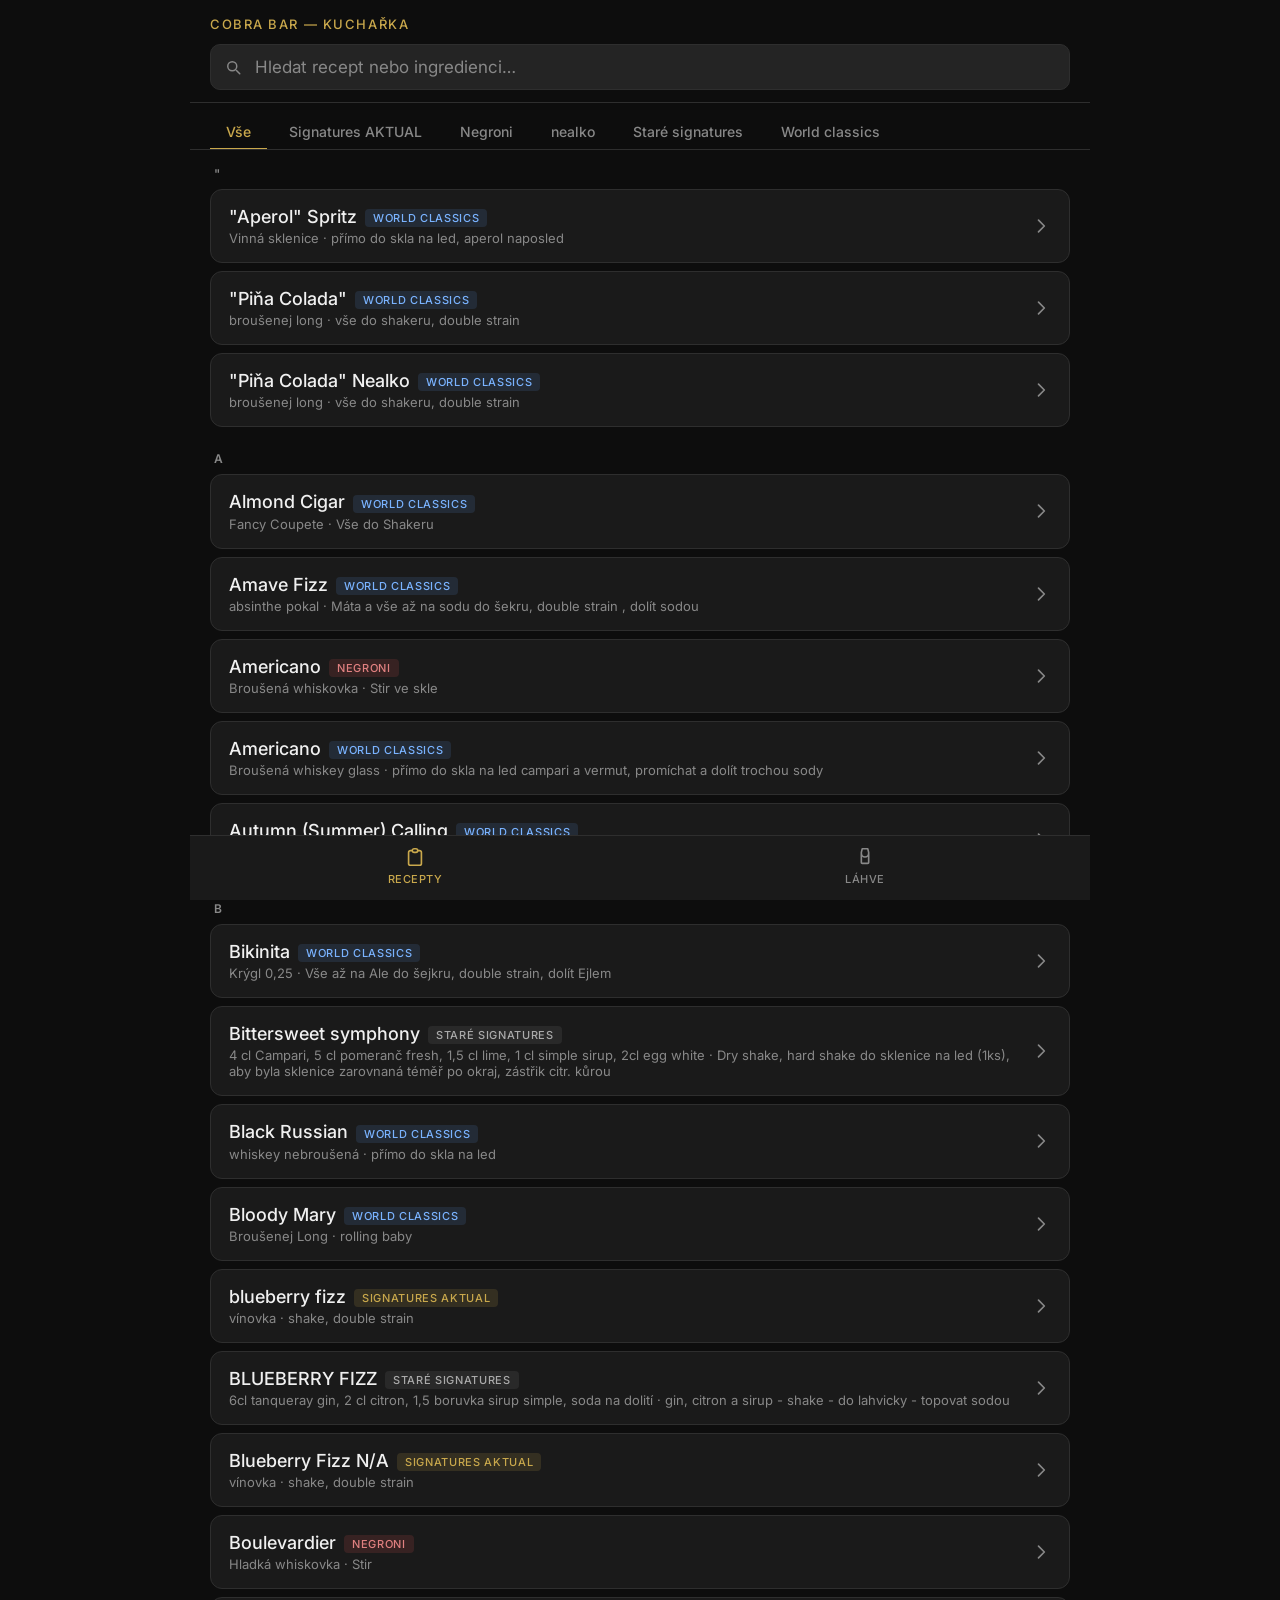
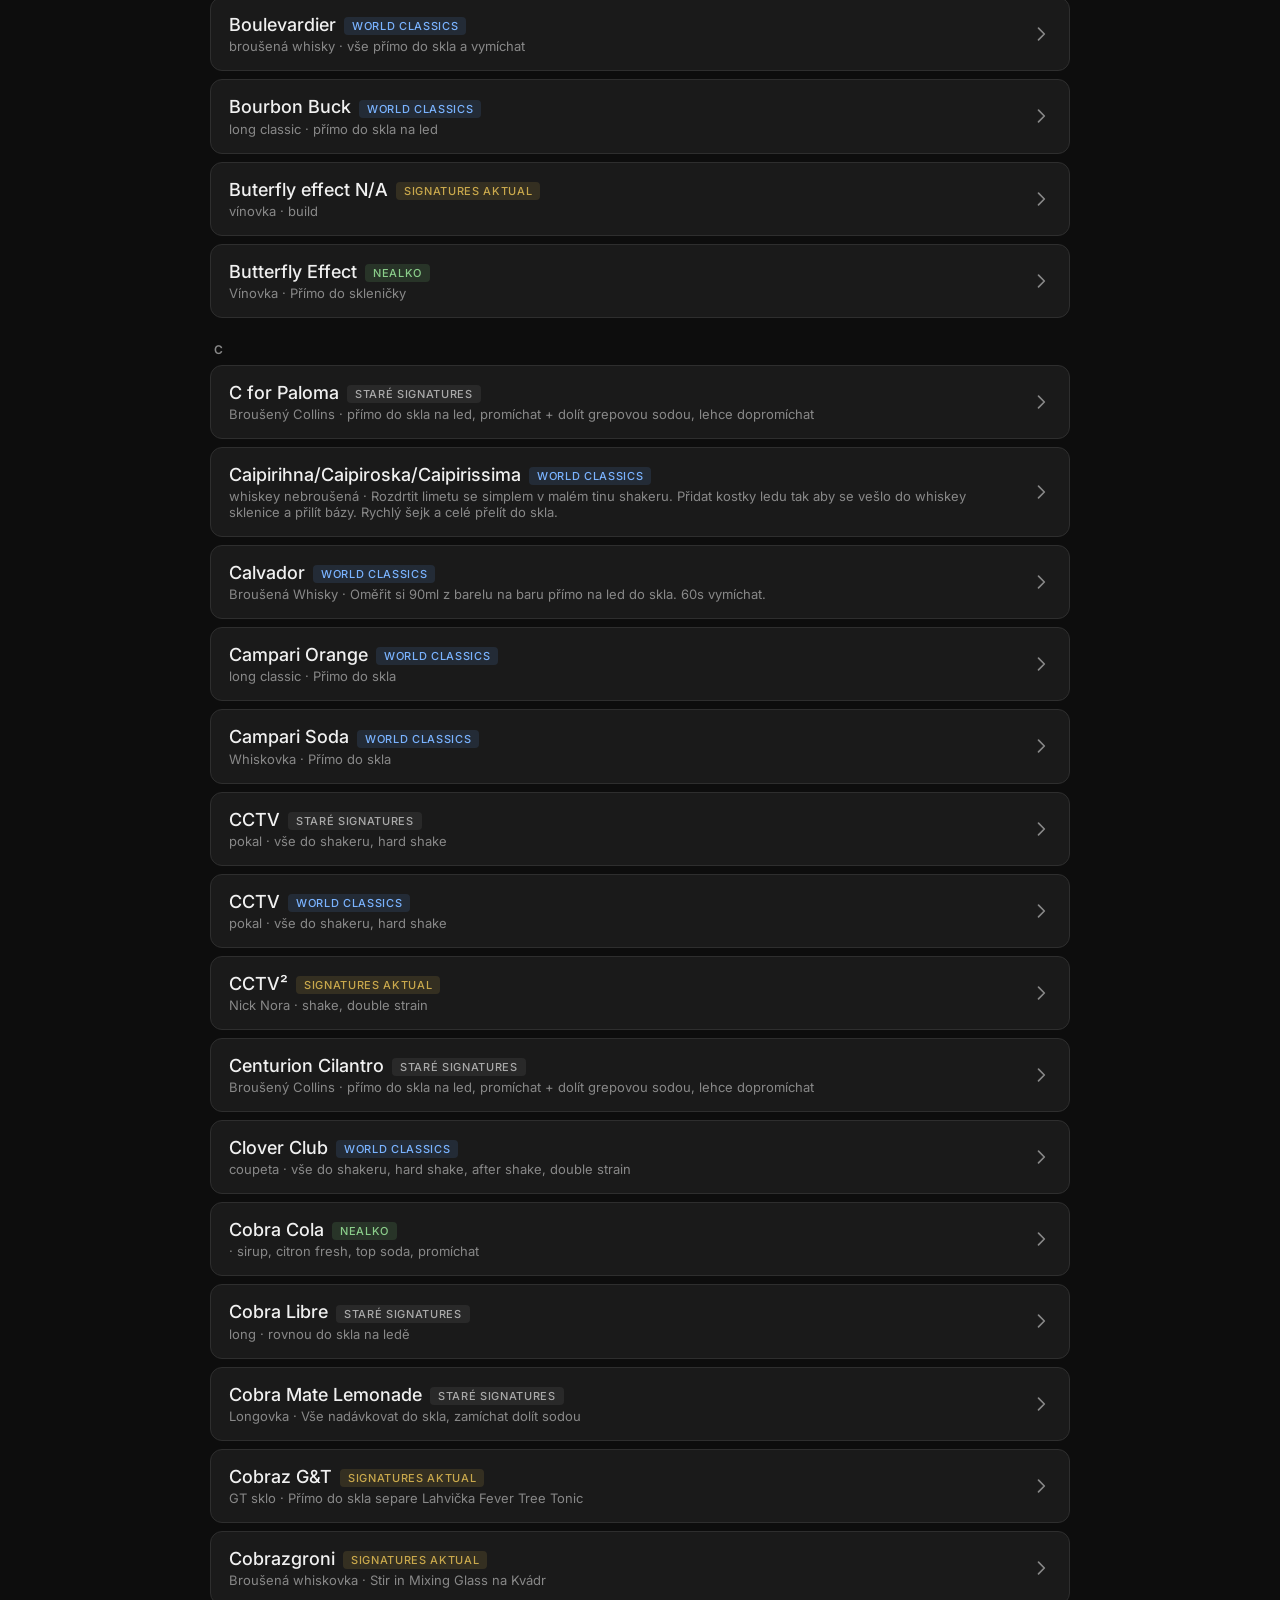
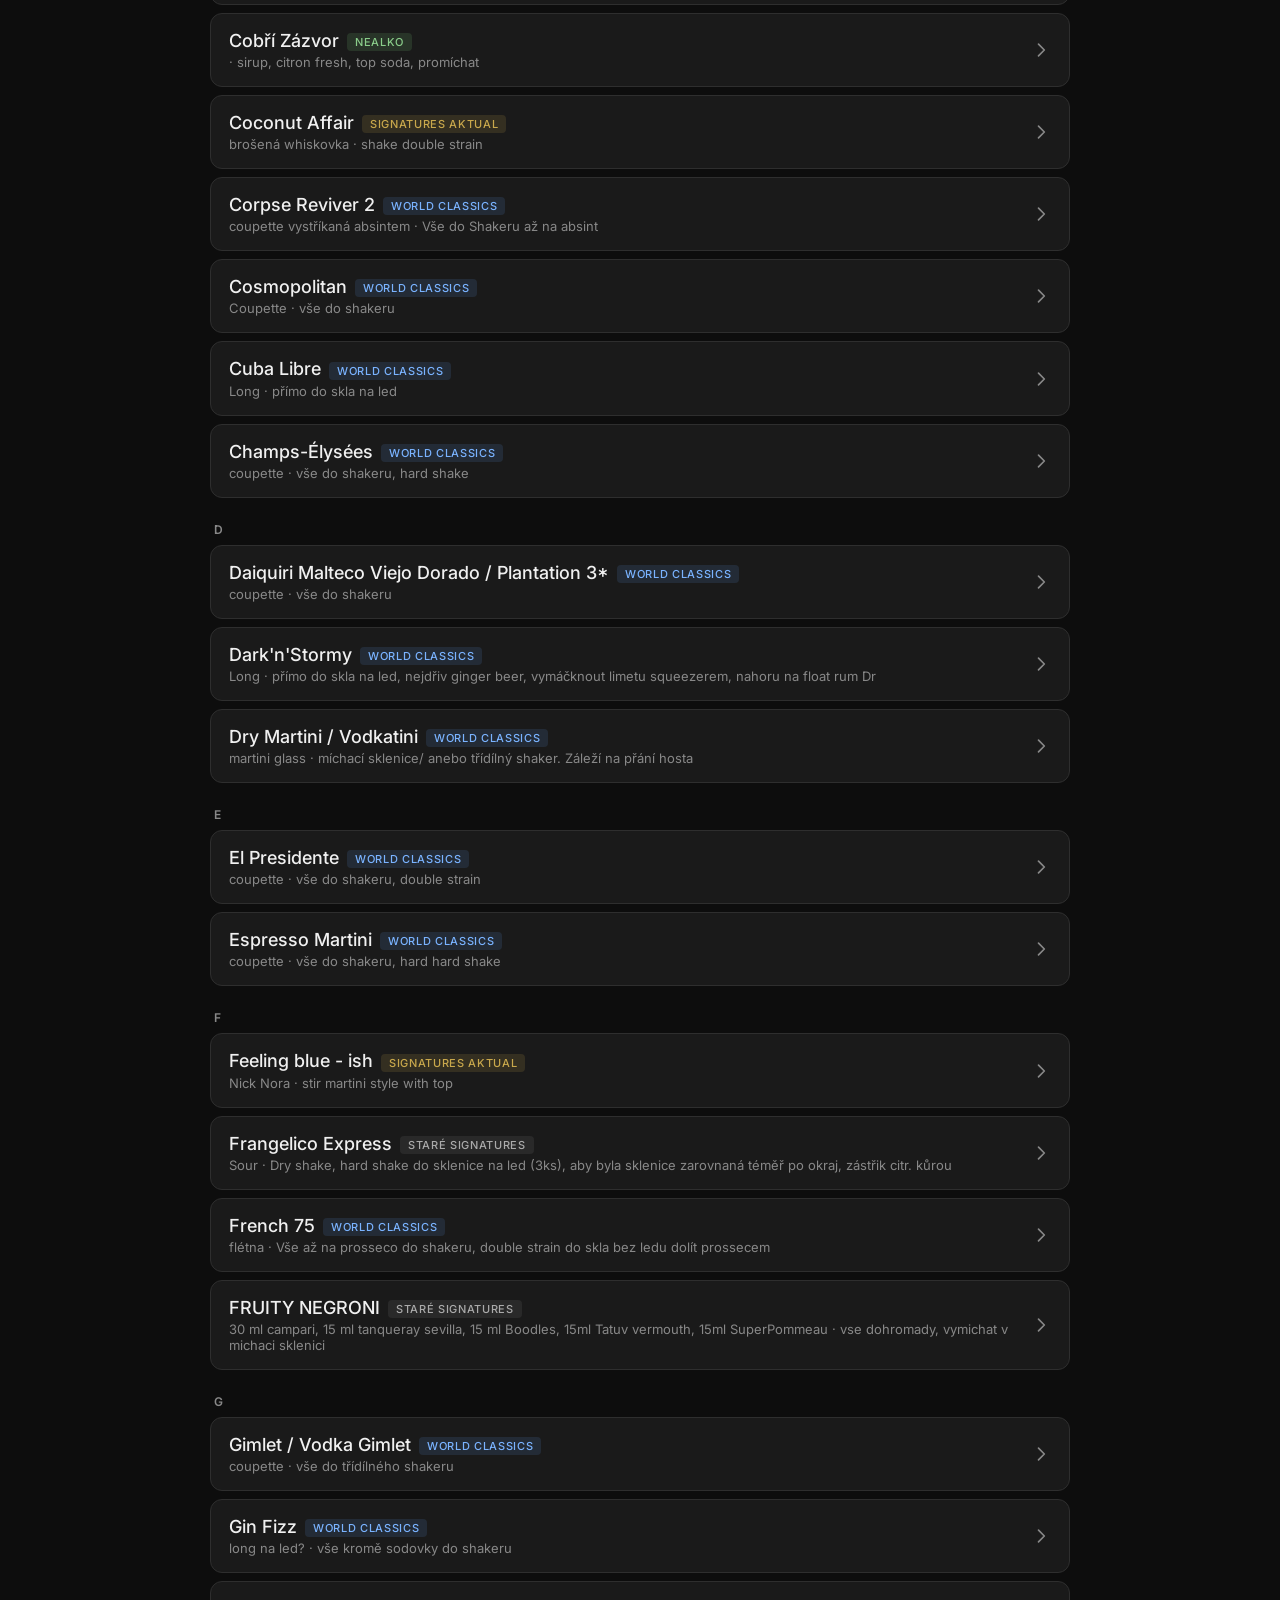
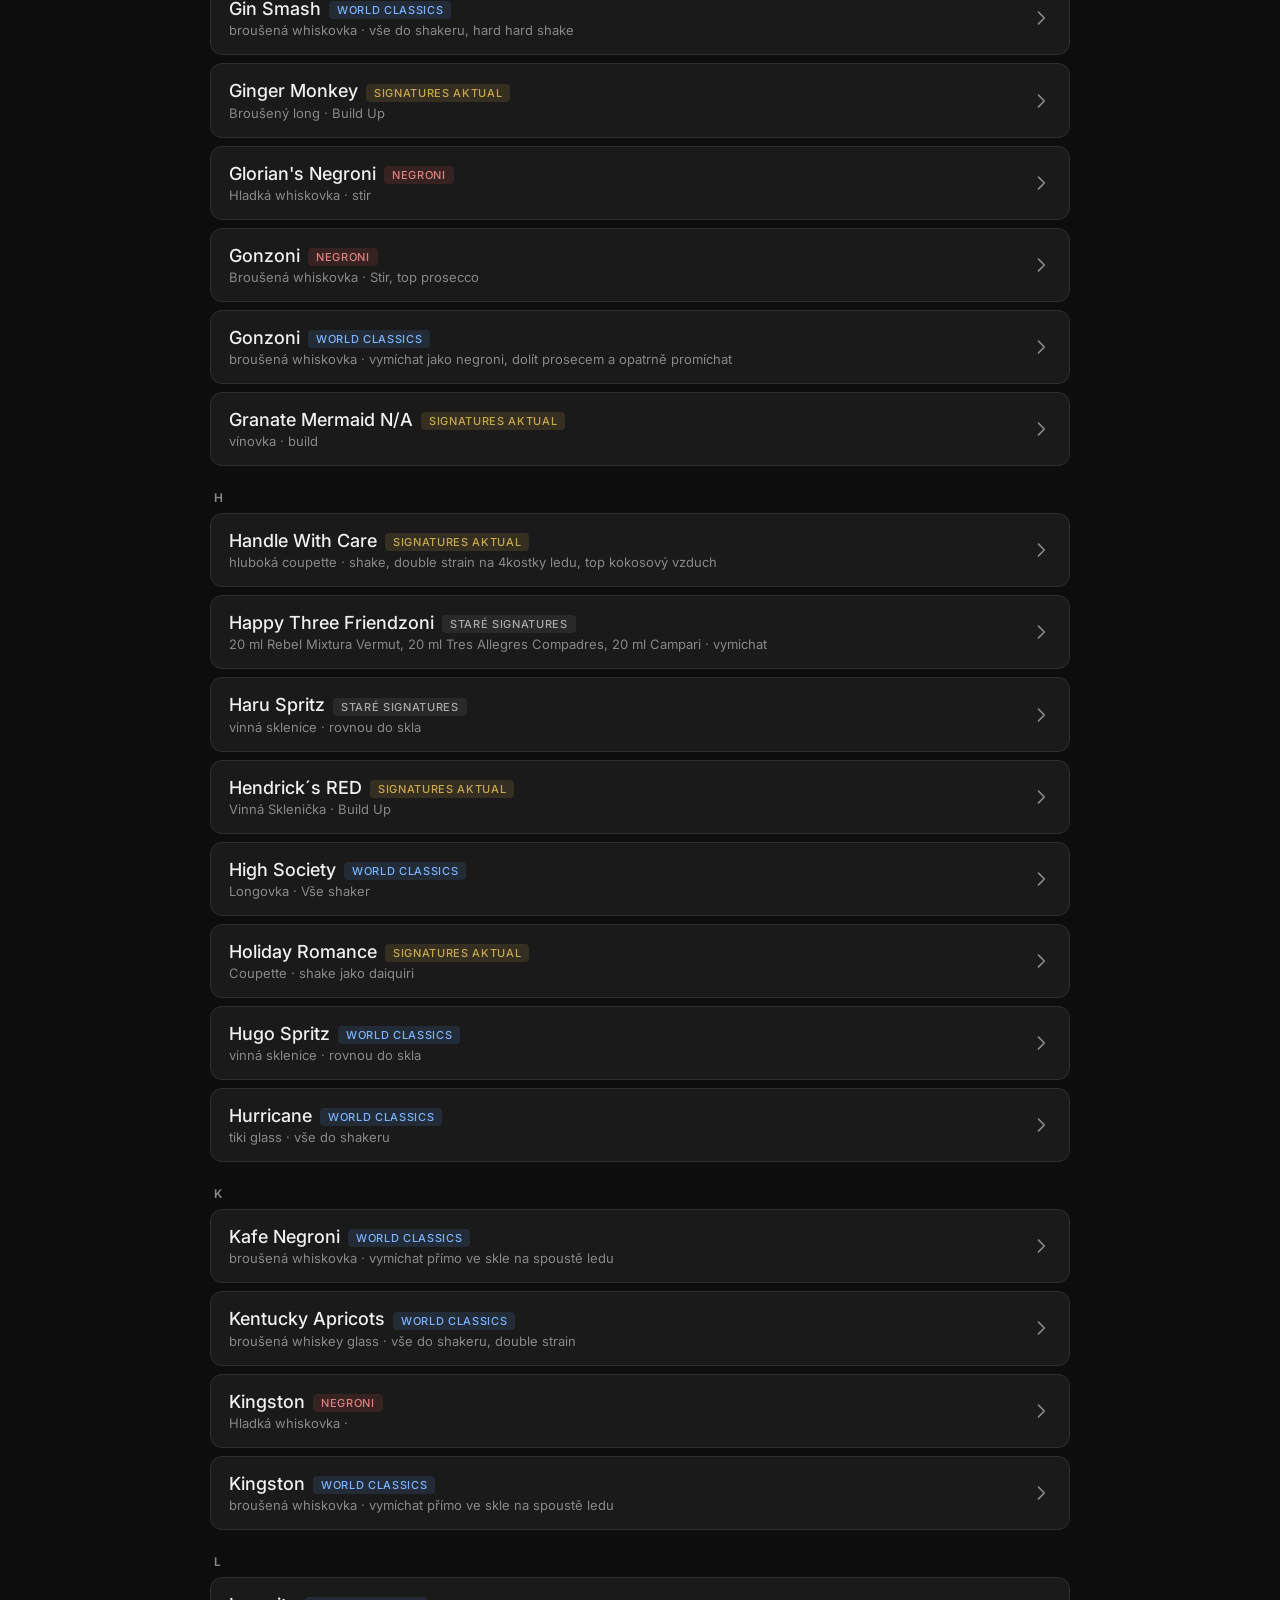
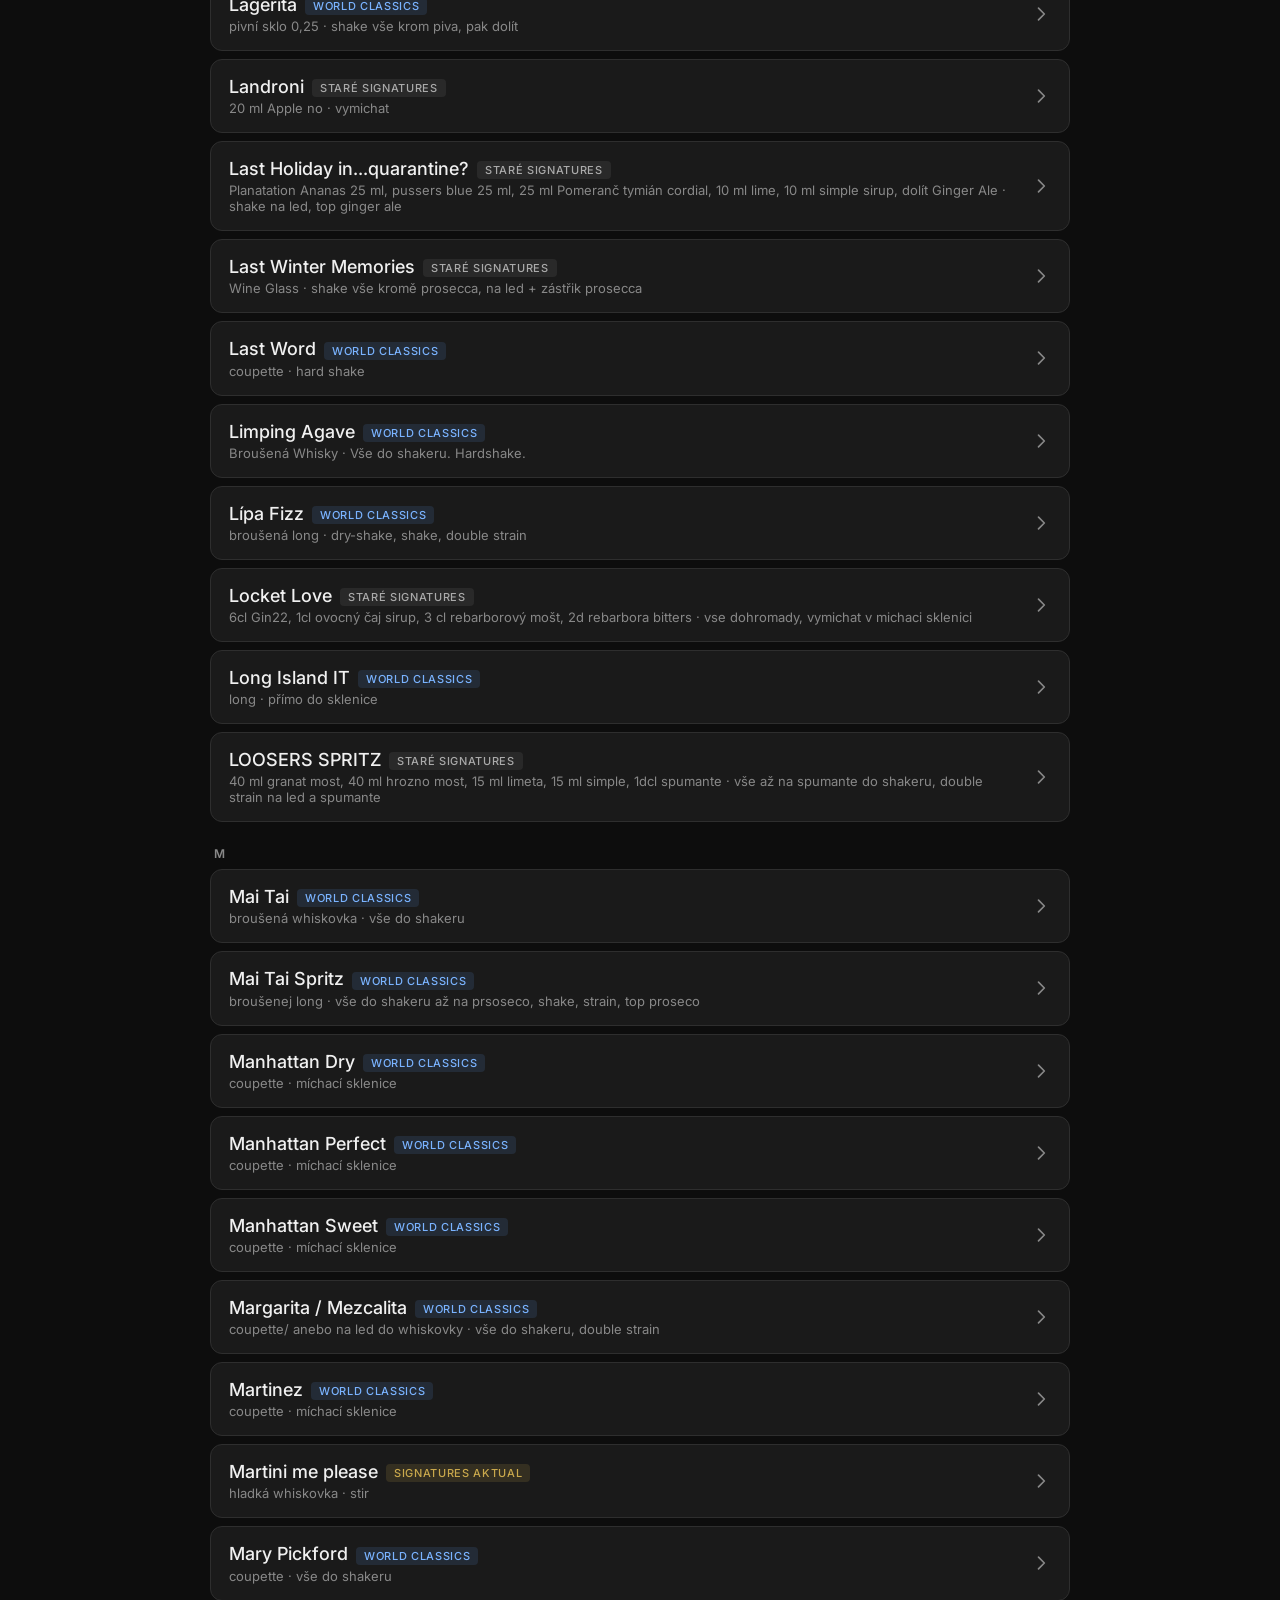
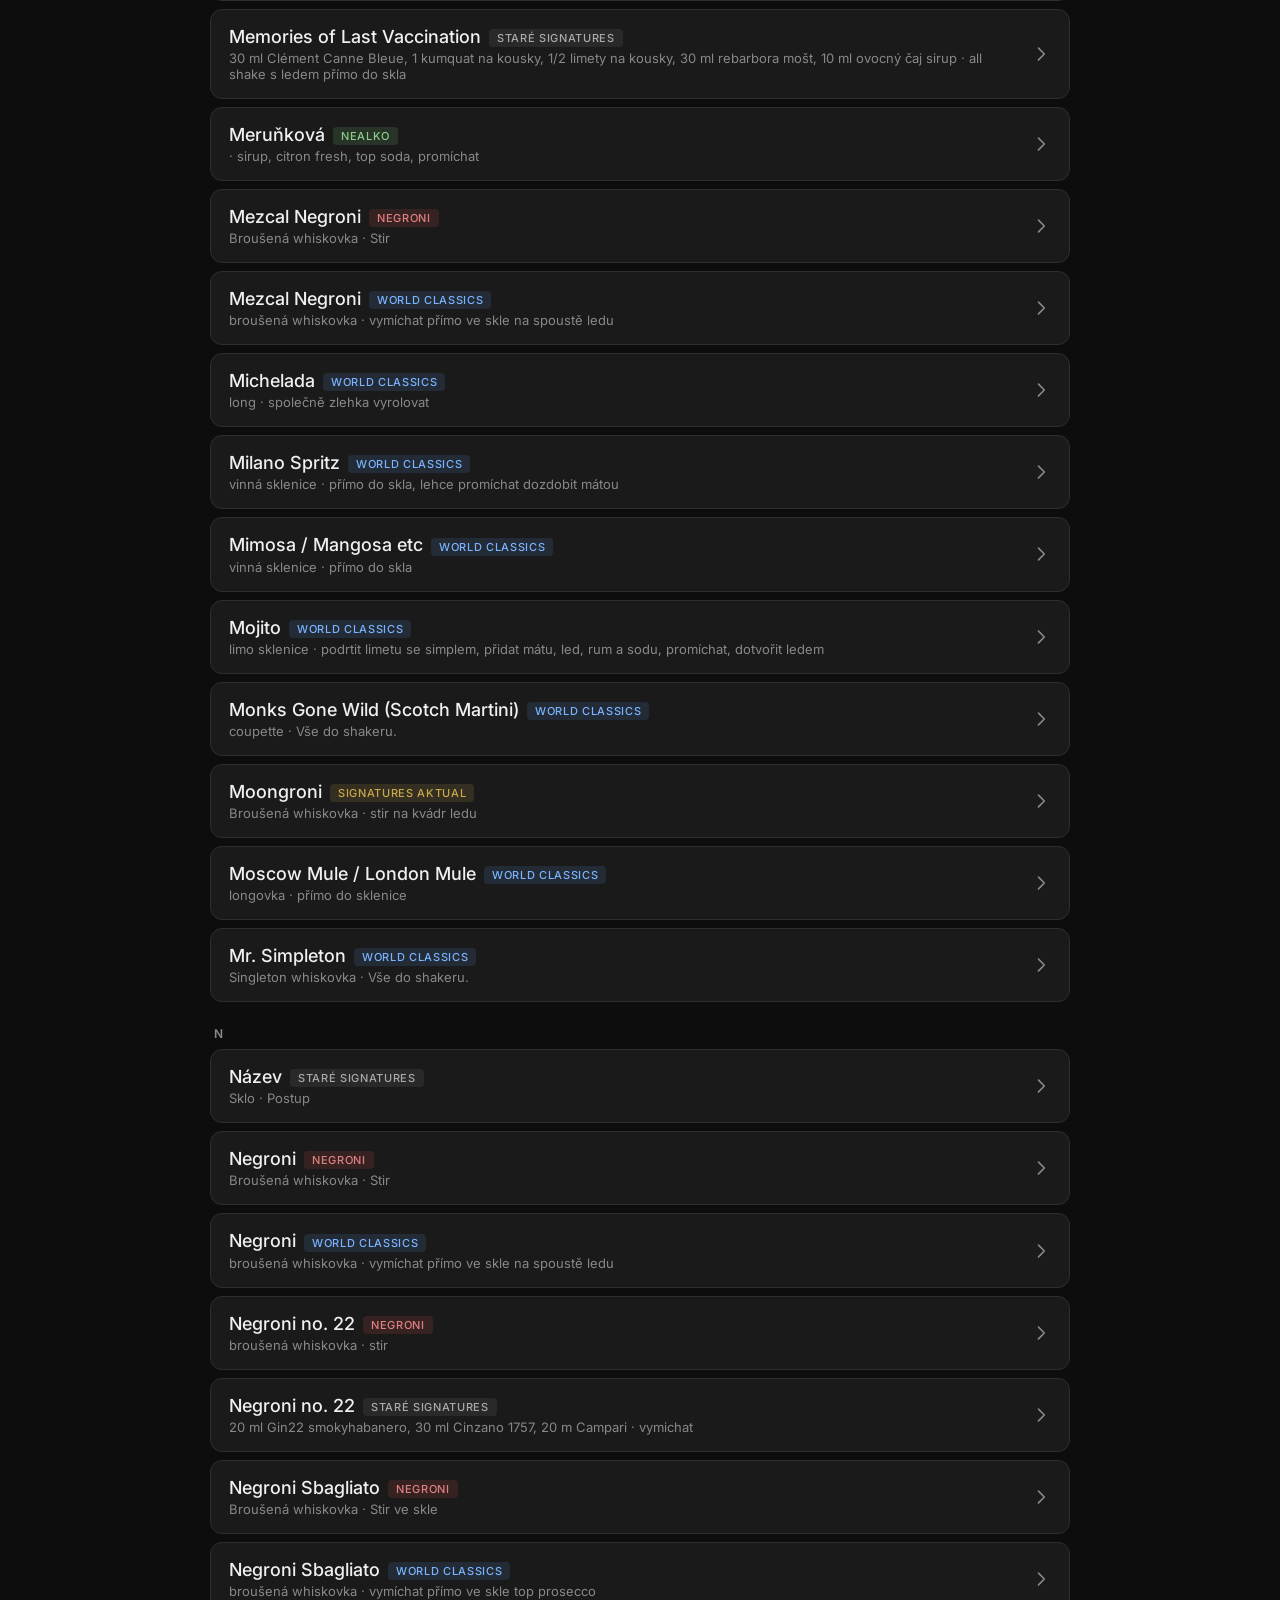
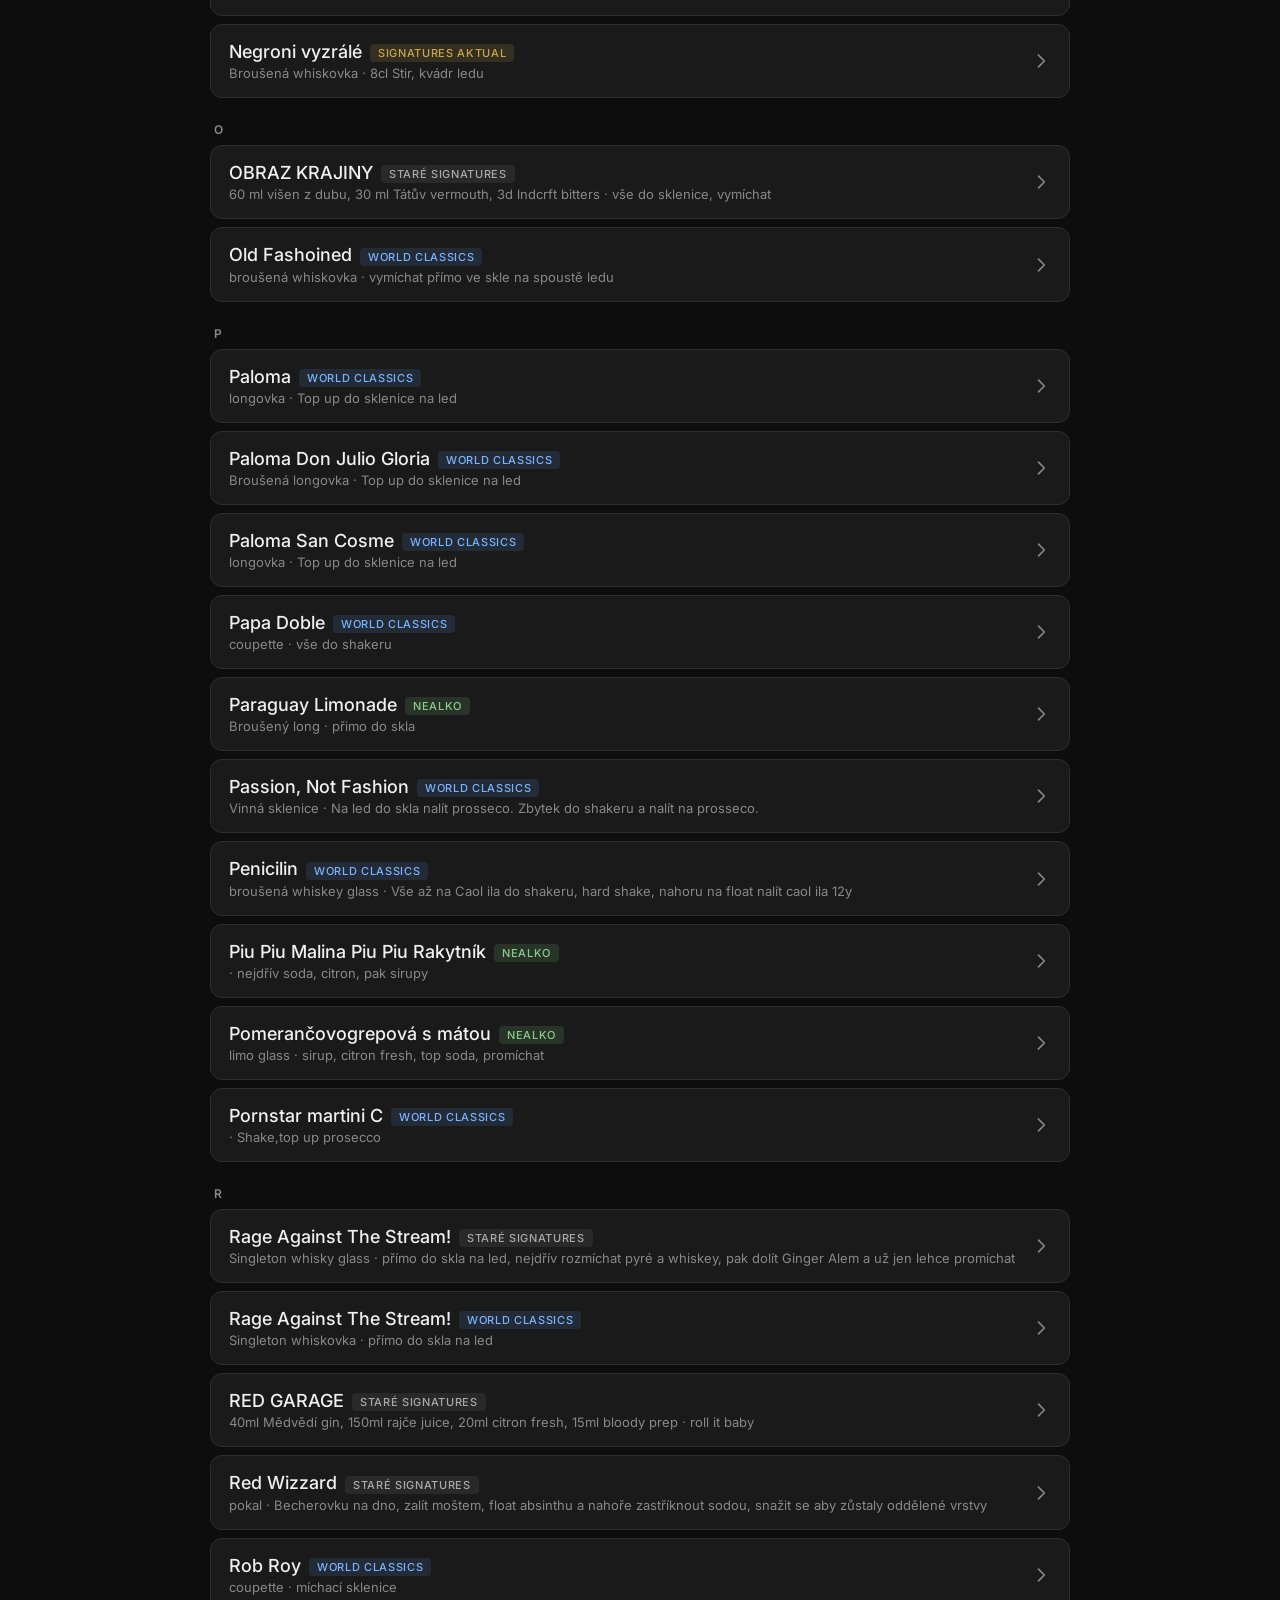
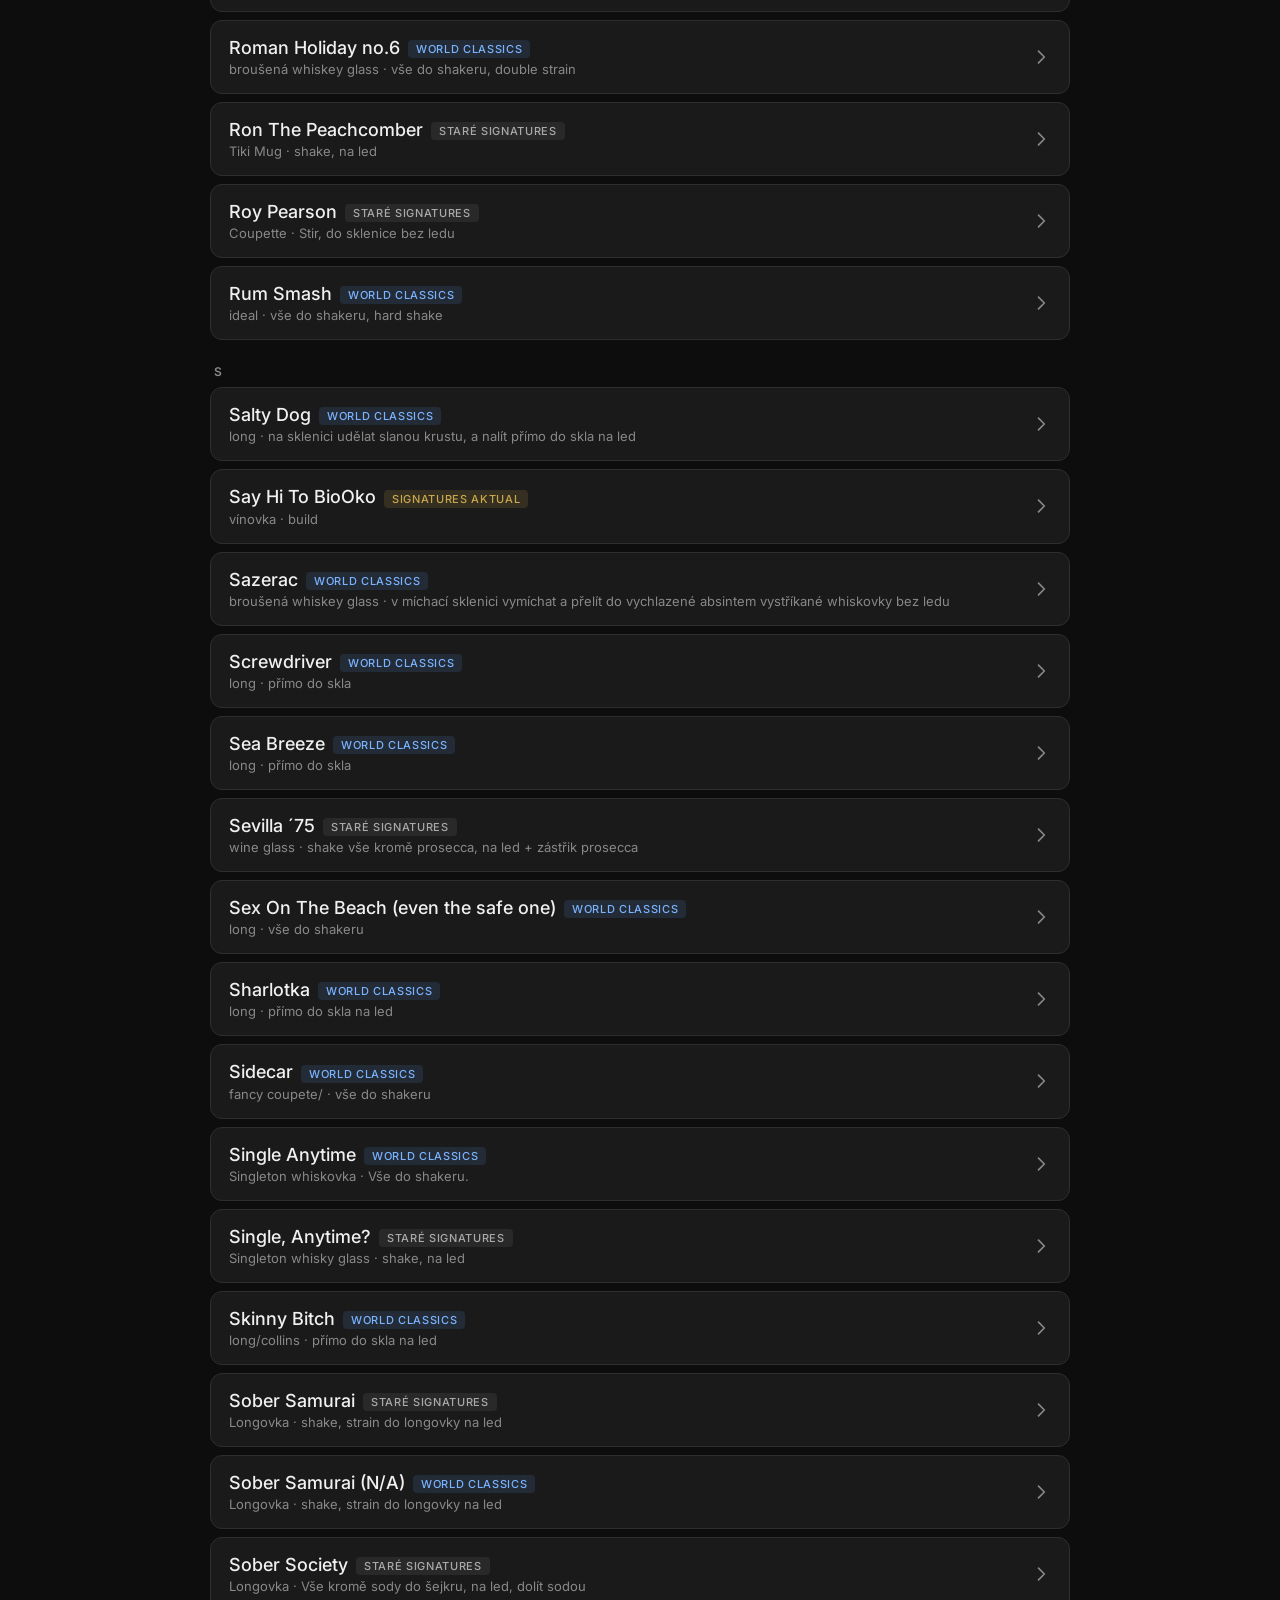
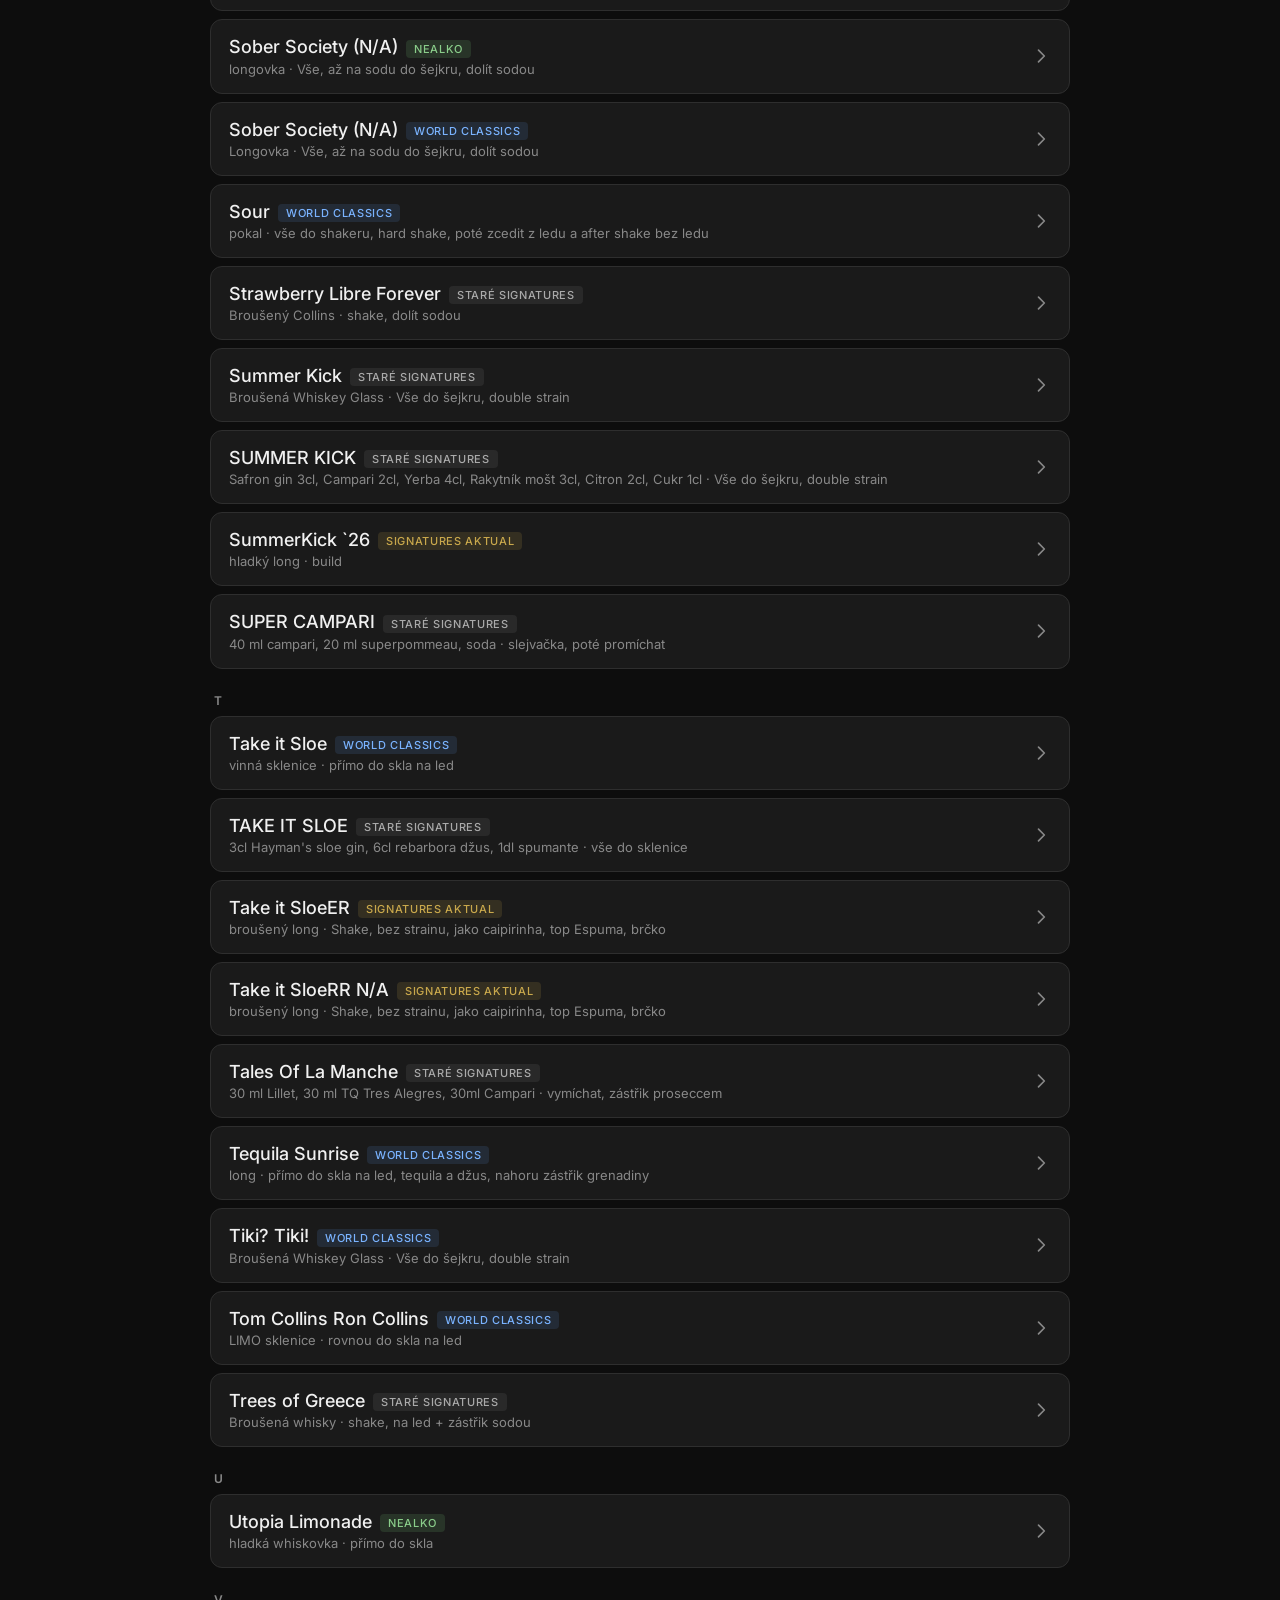
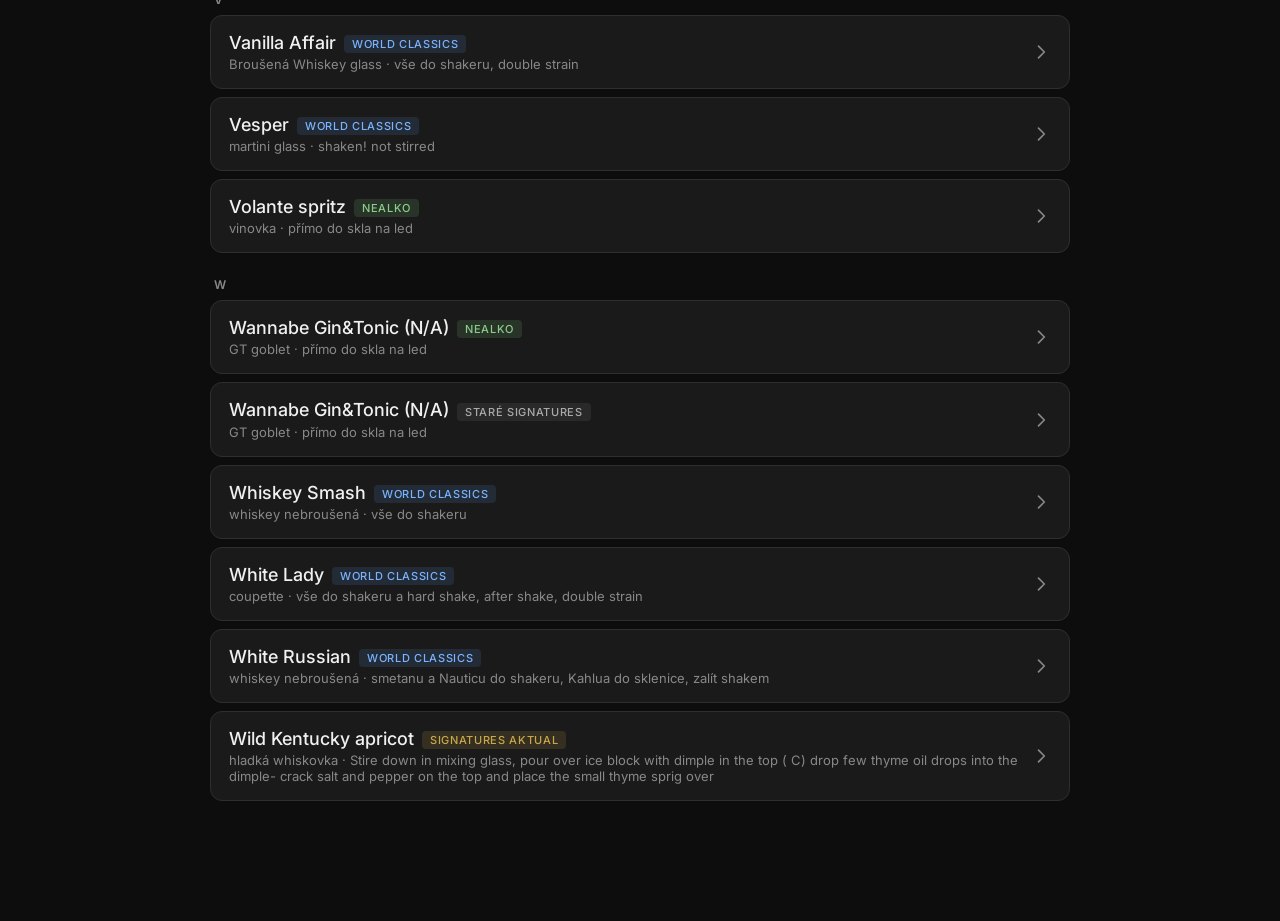
==== index.html @ abf3e8ef "Add Google Sheets auto-sync workflow parse_csv.js: read columns by header name (not position), suppo" ====
<!DOCTYPE html>
<html lang="cs">
<head>
  <meta charset="UTF-8">
  <meta name="viewport" content="width=device-width, initial-scale=1, viewport-fit=cover">
  <title>Cobra Kuchařka</title>
  <link rel="manifest" href="manifest.json">
  <meta name="theme-color" content="#0d0d0d">
  <meta name="apple-mobile-web-app-capable" content="yes">
  <meta name="apple-mobile-web-app-status-bar-style" content="black-translucent">
  <meta name="apple-mobile-web-app-title" content="Kuchařka">
  <link rel="apple-touch-icon" href="icons/icon-192.png">
  <link rel="stylesheet" href="style.css">
</head>
<body>

  <header class="app-header">
    <h1>Cobra Bar — Kuchařka</h1>
    <div class="search-wrap">
      <svg width="18" height="18" fill="none" viewBox="0 0 24 24" stroke="currentColor">
        <path stroke-linecap="round" stroke-linejoin="round" stroke-width="2" d="M21 21l-4.35-4.35M17 11A6 6 0 1 1 5 11a6 6 0 0 1 12 0z"/>
      </svg>
      <input id="search" type="search" placeholder="Hledat recept nebo ingredienci…" autocomplete="off" autocorrect="off" spellcheck="false">
    </div>
  </header>

  <nav class="tabs" id="tabs"></nav>

  <main>
    <div id="list-view"></div>
    <div id="bottles-view"></div>
    <div id="detail-view"></div>
  </main>

  <nav class="bottom-nav">
    <button class="nav-btn active" data-view="recipes" onclick="showView('recipes')">
      <svg width="22" height="22" fill="none" viewBox="0 0 24 24" stroke="currentColor">
        <path stroke-linecap="round" stroke-linejoin="round" stroke-width="1.8" d="M9 5H7a2 2 0 00-2 2v12a2 2 0 002 2h10a2 2 0 002-2V7a2 2 0 00-2-2h-2M9 5a2 2 0 002 2h2a2 2 0 002-2M9 5a2 2 0 012-2h2a2 2 0 012 2"/>
      </svg>
      Recepty
    </button>
    <button class="nav-btn" data-view="bottles" onclick="showView('bottles')">
      <svg width="22" height="22" fill="none" viewBox="0 0 24 24" stroke="currentColor">
        <path stroke-linecap="round" stroke-linejoin="round" stroke-width="1.8" d="M9 3h6l1 4v1a4 4 0 01-8 0V7l1-4zM8 8v10a1 1 0 001 1h6a1 1 0 001-1V8"/>
      </svg>
      Láhve
    </button>
  </nav>

  <script src="app.js"></script>
</body>
</html>
---- style.css ----
@import url('https://fonts.googleapis.com/css2?family=Inter:wght@400;500;600&display=swap');

:root {
  --bg:       #0d0d0d;
  --surface:  #1a1a1a;
  --surface2: #242424;
  --border:   #2e2e2e;
  --text:     #f0f0f0;
  --muted:    #888;
  --accent:   #c9a84c;
  --accent2:  #e8c97a;
  --danger:   #e05252;
  --radius:   12px;
  --sans:     'Inter', -apple-system, sans-serif;
}

* { margin: 0; padding: 0; box-sizing: border-box; -webkit-tap-highlight-color: transparent; }
html { font-size: 16px; }
body {
  font-family: var(--sans);
  background: var(--bg);
  color: var(--text);
  min-height: 100vh;
  max-width: 900px;
  margin: 0 auto;
  padding-bottom: 80px;
}

/* ── HEADER ── */
.app-header {
  position: sticky;
  top: 0;
  z-index: 100;
  background: var(--bg);
  border-bottom: 1px solid var(--border);
  padding: 16px 20px 12px;
}
.app-header h1 {
  font-size: 13px;
  font-weight: 500;
  letter-spacing: .12em;
  text-transform: uppercase;
  color: var(--accent);
  margin-bottom: 12px;
}
.search-wrap { position: relative; }
.search-wrap svg {
  position: absolute;
  left: 14px;
  top: 50%;
  transform: translateY(-50%);
  color: var(--muted);
  pointer-events: none;
}
#search {
  width: 100%;
  background: var(--surface2);
  border: 1px solid var(--border);
  border-radius: 10px;
  padding: 12px 16px 12px 44px;
  font-size: 17px;
  font-family: var(--sans);
  color: var(--text);
  outline: none;
  transition: border-color .15s;
}
#search:focus { border-color: var(--accent); }
#search::placeholder { color: var(--muted); }

/* ── TABS ── */
.tabs {
  display: flex;
  gap: 6px;
  padding: 12px 20px 0;
  overflow-x: auto;
  scrollbar-width: none;
  border-bottom: 1px solid var(--border);
}
.tabs::-webkit-scrollbar { display: none; }
.tab {
  flex-shrink: 0;
  padding: 8px 16px;
  border-radius: 8px 8px 0 0;
  font-size: 14px;
  font-weight: 500;
  color: var(--muted);
  cursor: pointer;
  border: none;
  background: none;
  font-family: var(--sans);
  transition: color .15s, background .15s;
  border-bottom: 2px solid transparent;
  margin-bottom: -1px;
}
.tab:hover { color: var(--text); }
.tab.active {
  color: var(--accent);
  border-bottom-color: var(--accent);
}

/* ── LIST ── */
#list-view { padding: 16px 20px; }

.alpha-group { margin-bottom: 24px; }
.alpha-label {
  font-size: 12px;
  font-weight: 600;
  letter-spacing: .1em;
  text-transform: uppercase;
  color: var(--muted);
  margin-bottom: 8px;
  padding-left: 4px;
}

.recipe-card {
  display: flex;
  align-items: center;
  justify-content: space-between;
  background: var(--surface);
  border: 1px solid var(--border);
  border-radius: var(--radius);
  padding: 16px 18px;
  margin-bottom: 8px;
  cursor: pointer;
  transition: border-color .15s, background .15s;
  -webkit-user-select: none;
}
.recipe-card:hover, .recipe-card:active { border-color: var(--accent); background: var(--surface2); }
.recipe-card-name { font-size: 18px; font-weight: 500; }
.recipe-card-meta { font-size: 13px; color: var(--muted); margin-top: 3px; }
.recipe-card-arrow { color: var(--muted); flex-shrink: 0; margin-left: 12px; }
.cat-badge {
  display: inline-block;
  font-size: 11px;
  font-weight: 500;
  letter-spacing: .06em;
  text-transform: uppercase;
  padding: 2px 8px;
  border-radius: 4px;
  margin-left: 8px;
  vertical-align: middle;
}
.cat-badge          { background: rgba(144,144,144,.12); color: #aaa; }
.cat-signatures     { background: rgba(201,168,76,.15); color: var(--accent); }
.cat-old_signatures { background: rgba(144,144,144,.12); color: #aaa; }
.cat-world_classics { background: rgba(100,160,255,.12); color: #7ab3ff; }
.cat-nealko         { background: rgba(120,200,120,.15); color: #8acd8a; }
.cat-negroni        { background: rgba(220,80,80,.15);   color: #e08080; }

/* ── DETAIL VIEW ── */
#detail-view { display: none; padding: 20px; }

.back-btn {
  display: inline-flex;
  align-items: center;
  gap: 6px;
  color: var(--accent);
  font-size: 15px;
  font-weight: 500;
  cursor: pointer;
  border: none;
  background: none;
  font-family: var(--sans);
  padding: 0;
  margin-bottom: 24px;
}

.detail-name {
  font-size: 32px;
  font-weight: 600;
  line-height: 1.1;
  margin-bottom: 6px;
}
.detail-cat {
  margin-bottom: 20px;
}
.detail-meta-row {
  display: flex;
  gap: 12px;
  flex-wrap: wrap;
  margin-bottom: 24px;
}
.detail-meta-item {
  background: var(--surface2);
  border: 1px solid var(--border);
  border-radius: 8px;
  padding: 10px 14px;
  font-size: 14px;
}
.detail-meta-item span {
  display: block;
  font-size: 11px;
  font-weight: 500;
  letter-spacing: .08em;
  text-transform: uppercase;
  color: var(--muted);
  margin-bottom: 3px;
}

.detail-section { margin-bottom: 24px; }
.detail-section-title {
  font-size: 12px;
  font-weight: 600;
  letter-spacing: .1em;
  text-transform: uppercase;
  color: var(--accent);
  margin-bottom: 10px;
  padding-bottom: 8px;
  border-bottom: 1px solid var(--border);
}
.ingredient-list { list-style: none; }
.ingredient-list li {
  padding: 9px 0;
  font-size: 17px;
  border-bottom: 1px solid var(--border);
  display: flex;
  align-items: center;
  gap: 10px;
}
.ingredient-list li:last-child { border-bottom: none; }
.ingredient-list li::before {
  content: '';
  width: 5px;
  height: 5px;
  border-radius: 50%;
  background: var(--accent);
  flex-shrink: 0;
}
.method-text {
  font-size: 17px;
  line-height: 1.65;
  color: var(--text);
}

/* ── UČEBNICE (expandable) ── */
.ucebnice-toggle {
  display: flex;
  align-items: center;
  justify-content: space-between;
  width: 100%;
  background: var(--surface2);
  border: 1px solid var(--border);
  border-radius: var(--radius);
  padding: 14px 18px;
  font-size: 15px;
  font-weight: 500;
  color: var(--text);
  cursor: pointer;
  font-family: var(--sans);
  margin-bottom: 8px;
  transition: border-color .15s;
}
.ucebnice-toggle:hover { border-color: var(--accent); }
.ucebnice-toggle svg { transition: transform .2s; color: var(--muted); }
.ucebnice-toggle.open svg { transform: rotate(180deg); }
.ucebnice-body {
  display: none;
  background: var(--surface);
  border: 1px solid var(--border);
  border-radius: var(--radius);
  padding: 18px;
  margin-bottom: 8px;
  font-size: 16px;
  line-height: 1.7;
  color: #d0d0d0;
}
.ucebnice-body.open { display: block; }
.ucebnice-subtitle {
  font-size: 11px;
  font-weight: 600;
  letter-spacing: .08em;
  text-transform: uppercase;
  color: var(--muted);
  margin-bottom: 6px;
  margin-top: 16px;
}
.ucebnice-subtitle:first-child { margin-top: 0; }

/* ── BOTTLES VIEW ── */
#bottles-view { display: none; padding: 16px 20px; }

.bottle-card {
  background: var(--surface);
  border: 1px solid var(--border);
  border-radius: var(--radius);
  padding: 16px 18px;
  margin-bottom: 8px;
  cursor: pointer;
  transition: border-color .15s, background .15s;
}
.bottle-card:hover, .bottle-card:active { border-color: var(--accent); background: var(--surface2); }
.bottle-card-header { display: flex; align-items: center; justify-content: space-between; }
.bottle-card-name { font-size: 17px; font-weight: 500; }
.bottle-card-abv { font-size: 13px; color: var(--accent); font-weight: 500; }
.bottle-card-cat { font-size: 12px; color: var(--muted); margin-top: 3px; }
.bottle-body { display: none; margin-top: 14px; }
.bottle-body.open { display: block; }
.bottle-field { margin-bottom: 12px; }
.bottle-field-label {
  font-size: 11px;
  font-weight: 600;
  letter-spacing: .08em;
  text-transform: uppercase;
  color: var(--muted);
  margin-bottom: 4px;
}
.bottle-field-value { font-size: 15px; line-height: 1.6; color: #d0d0d0; }
.bottle-tip {
  background: rgba(201,168,76,.08);
  border: 1px solid rgba(201,168,76,.2);
  border-radius: 8px;
  padding: 10px 14px;
  font-size: 14px;
  color: var(--accent2);
  margin-top: 12px;
}

/* ── BOTTOM NAV ── */
.bottom-nav {
  position: fixed;
  bottom: 0;
  left: 50%;
  transform: translateX(-50%);
  width: 100%;
  max-width: 900px;
  background: var(--surface);
  border-top: 1px solid var(--border);
  display: flex;
  z-index: 200;
}
.nav-btn {
  flex: 1;
  display: flex;
  flex-direction: column;
  align-items: center;
  gap: 4px;
  padding: 10px 0 14px;
  font-size: 11px;
  font-weight: 500;
  letter-spacing: .04em;
  text-transform: uppercase;
  color: var(--muted);
  cursor: pointer;
  border: none;
  background: none;
  font-family: var(--sans);
  transition: color .15s;
}
.nav-btn svg { transition: color .15s; }
.nav-btn.active { color: var(--accent); }

/* ── EMPTY STATE ── */
.empty {
  text-align: center;
  padding: 60px 20px;
  color: var(--muted);
  font-size: 16px;
}
.empty svg { margin-bottom: 16px; opacity: .3; }

/* ── SCROLLBAR ── */
::-webkit-scrollbar { width: 4px; }
::-webkit-scrollbar-track { background: transparent; }
::-webkit-scrollbar-thumb { background: var(--border); border-radius: 2px; }
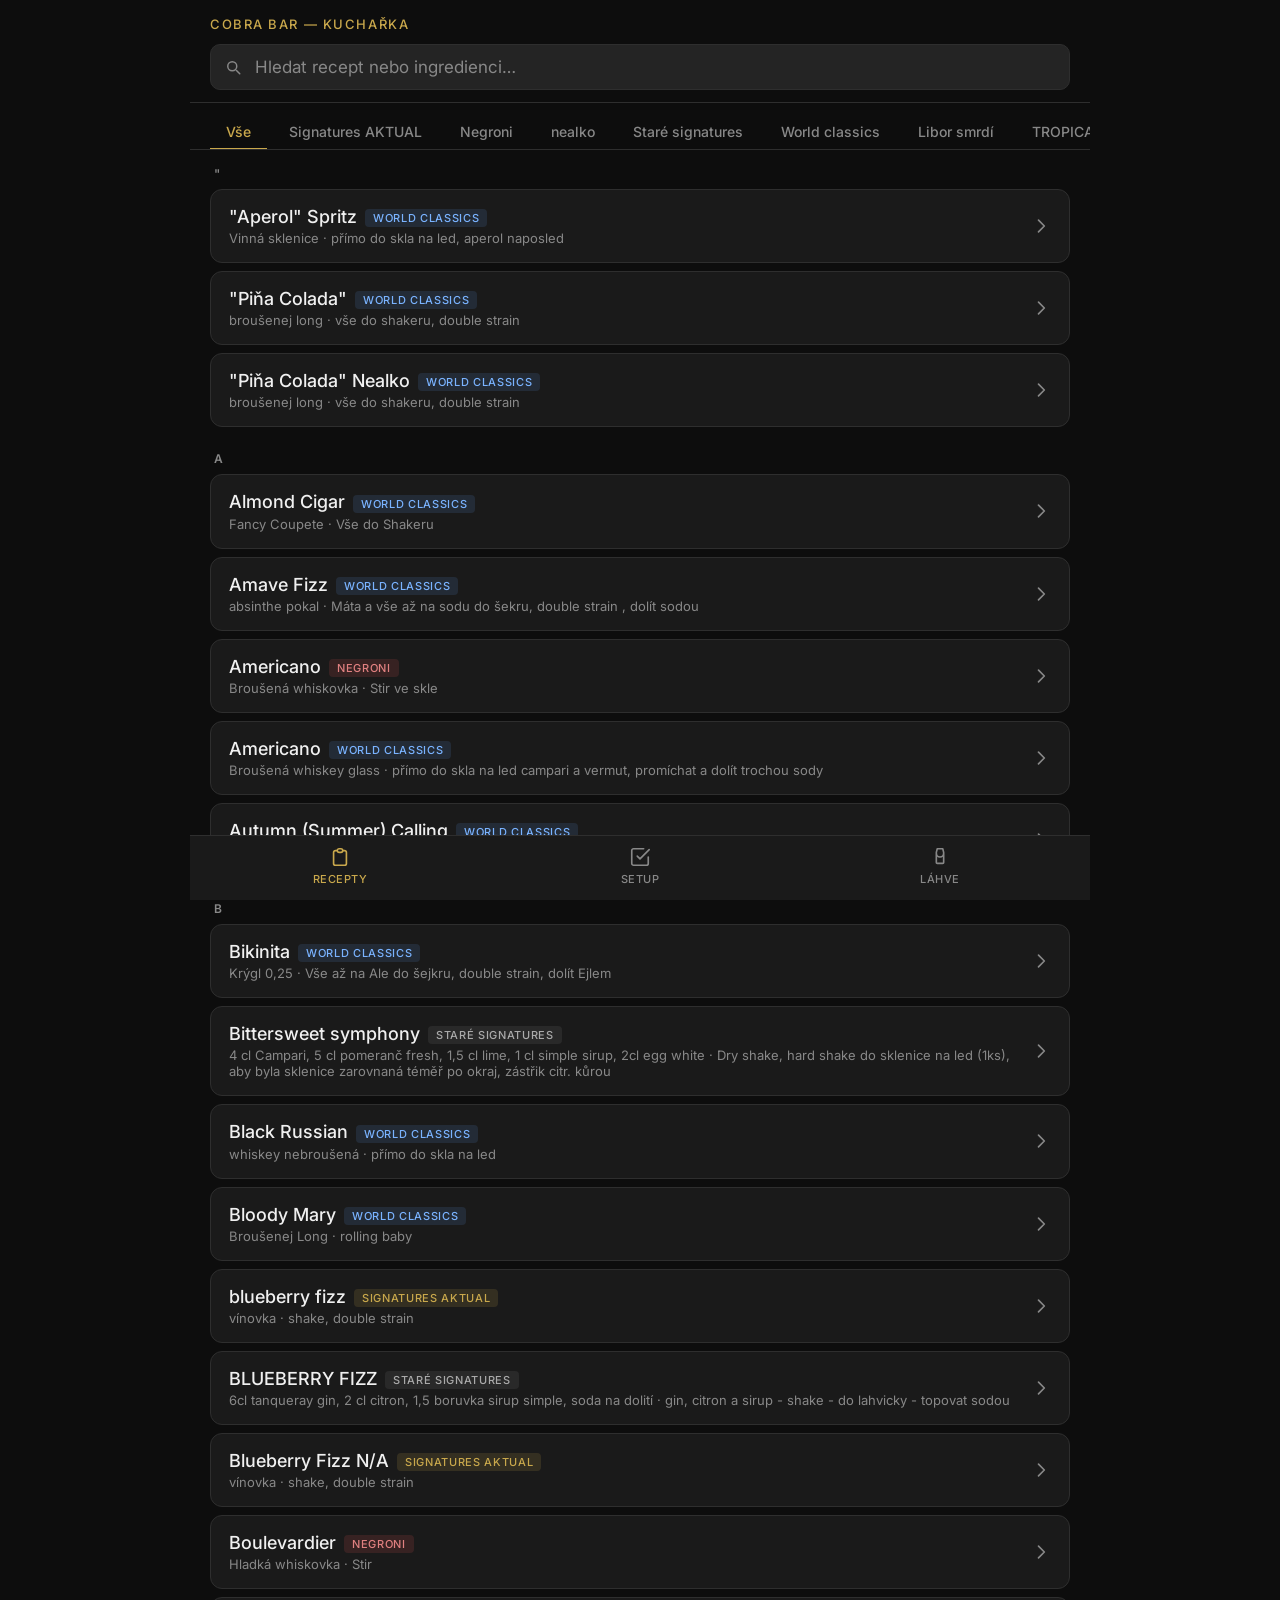
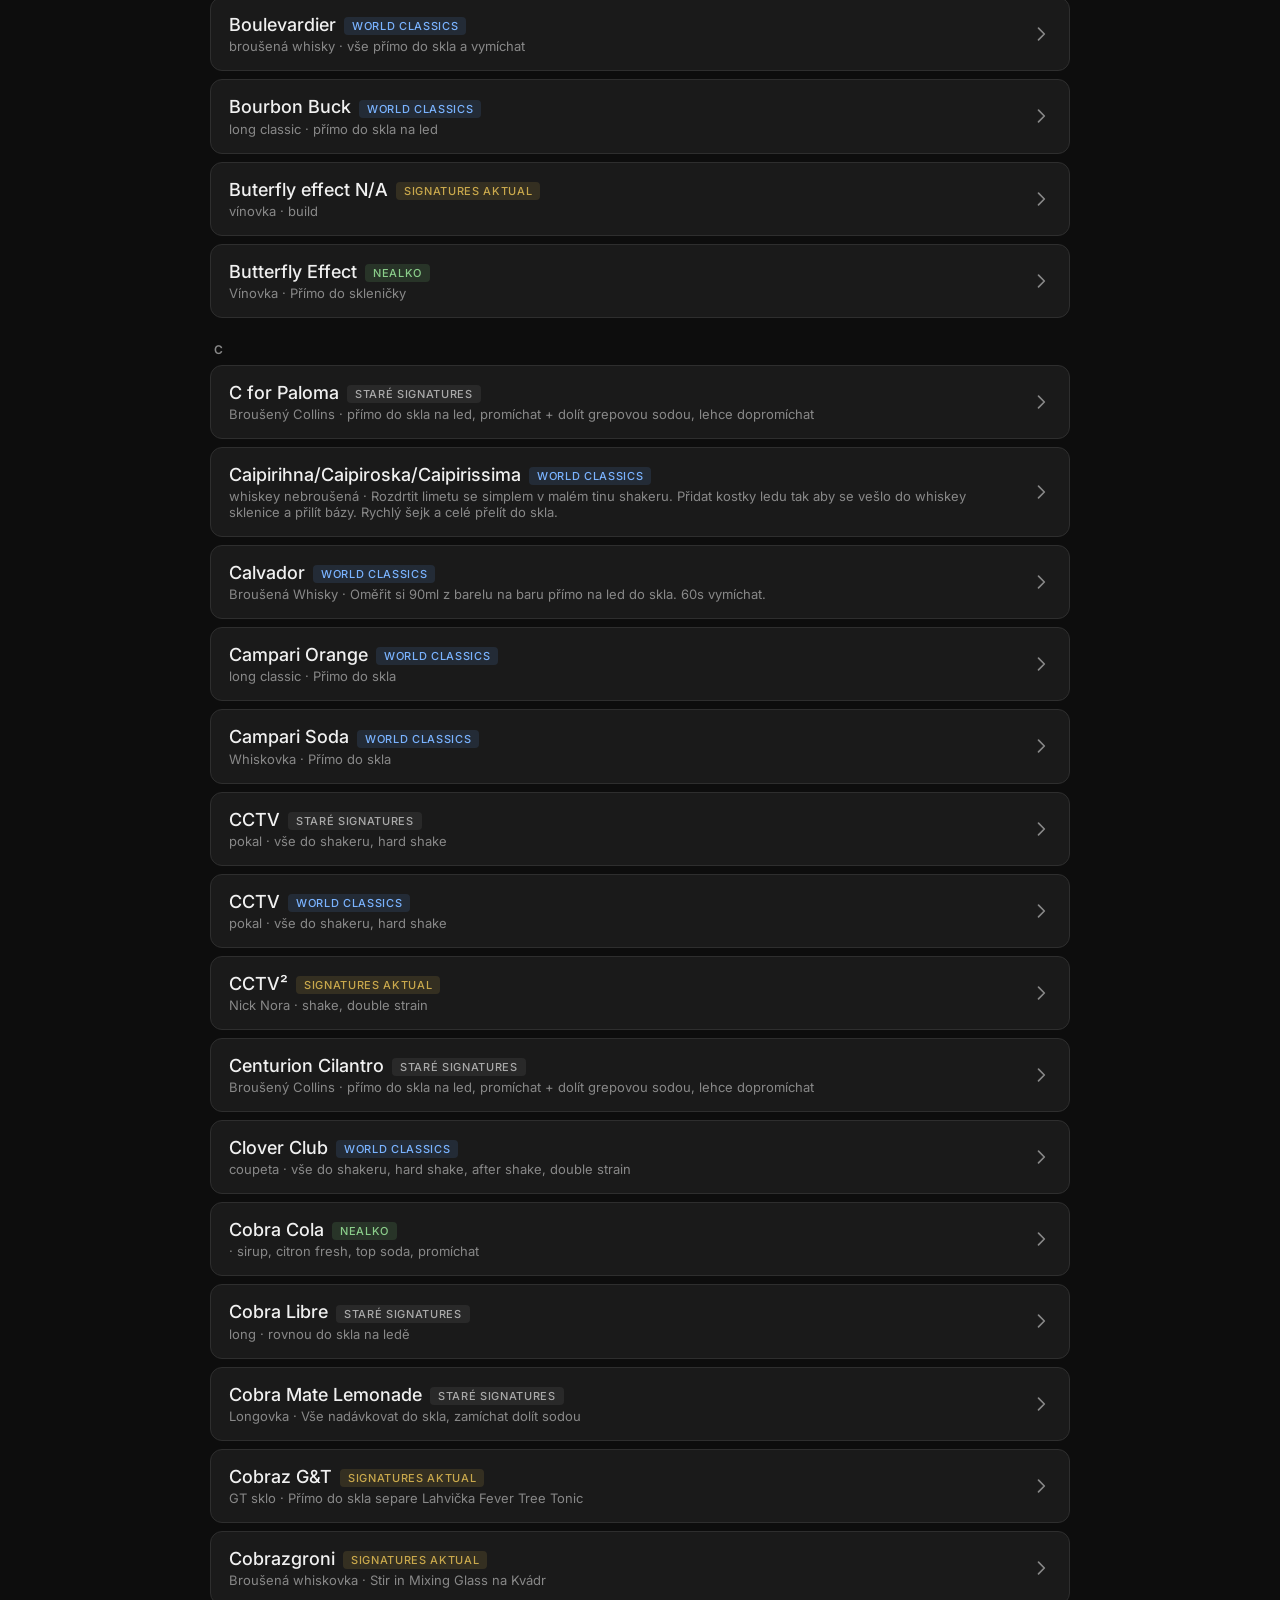
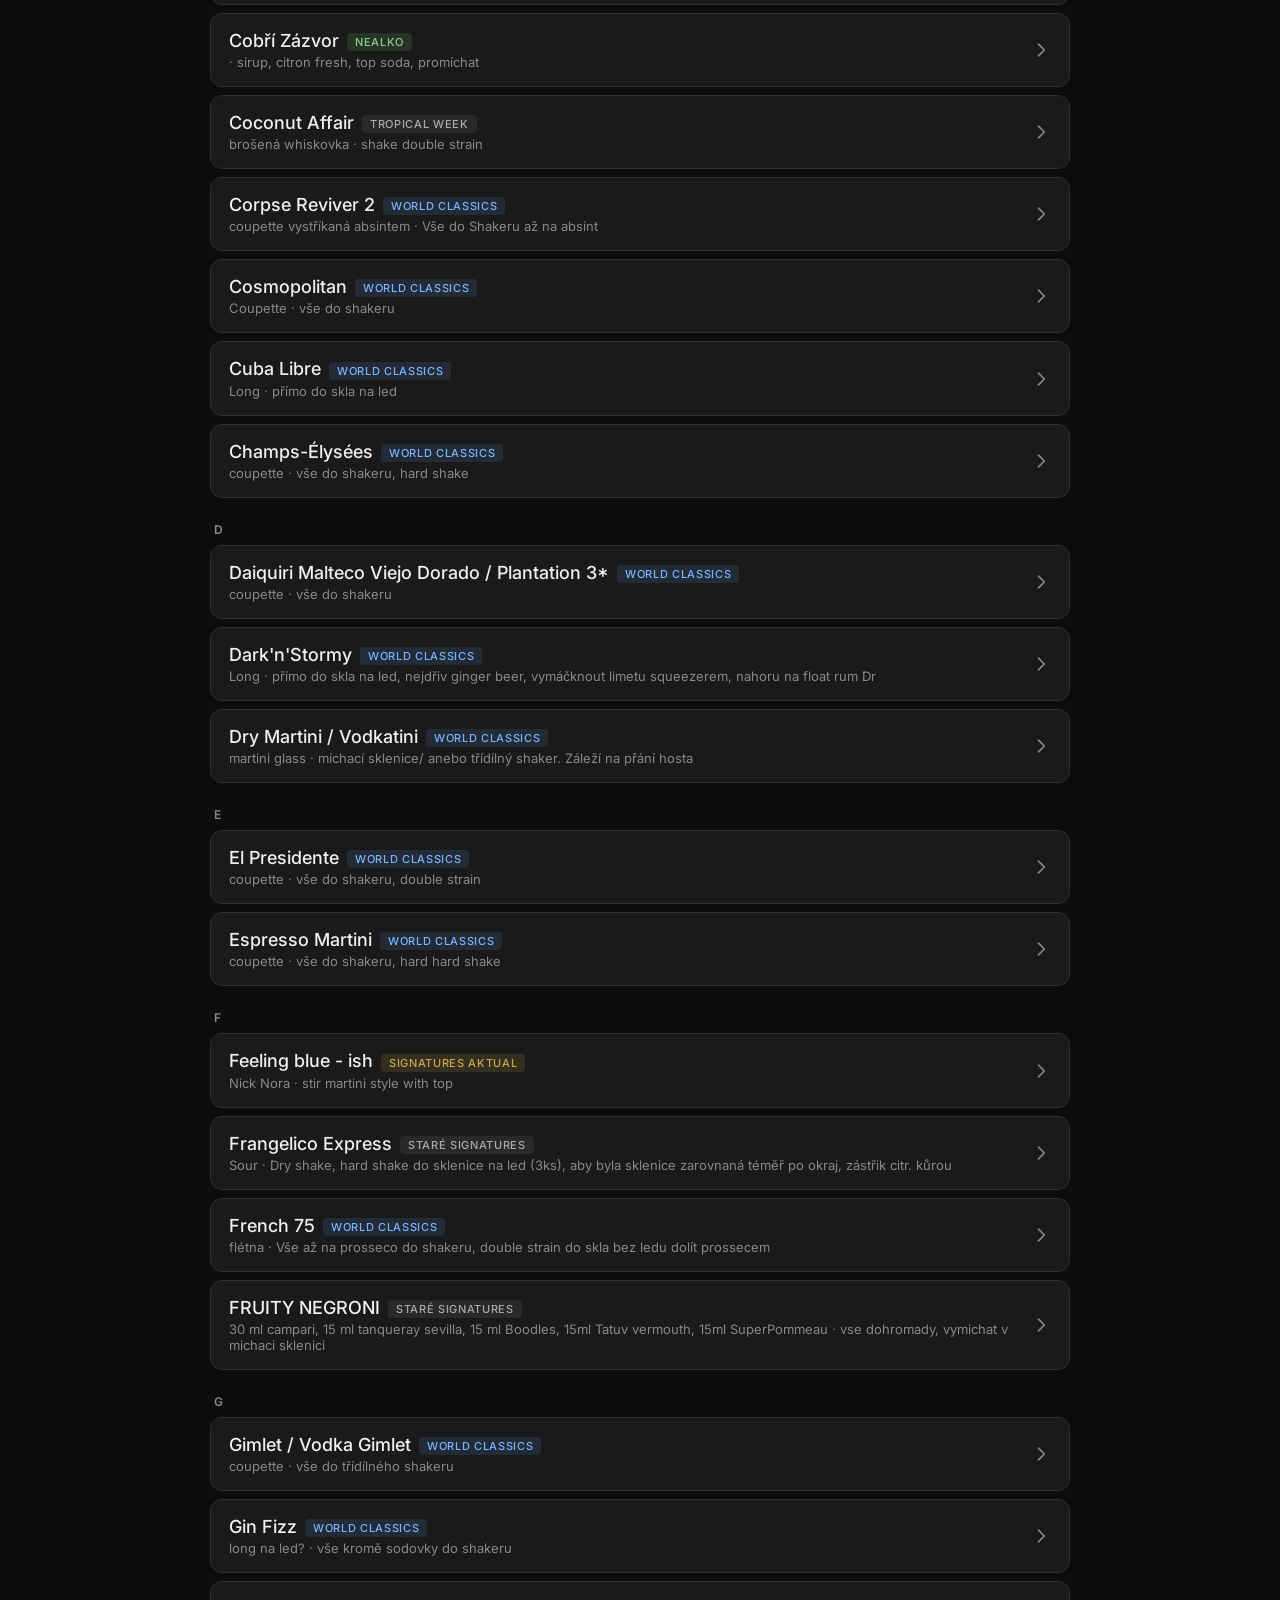
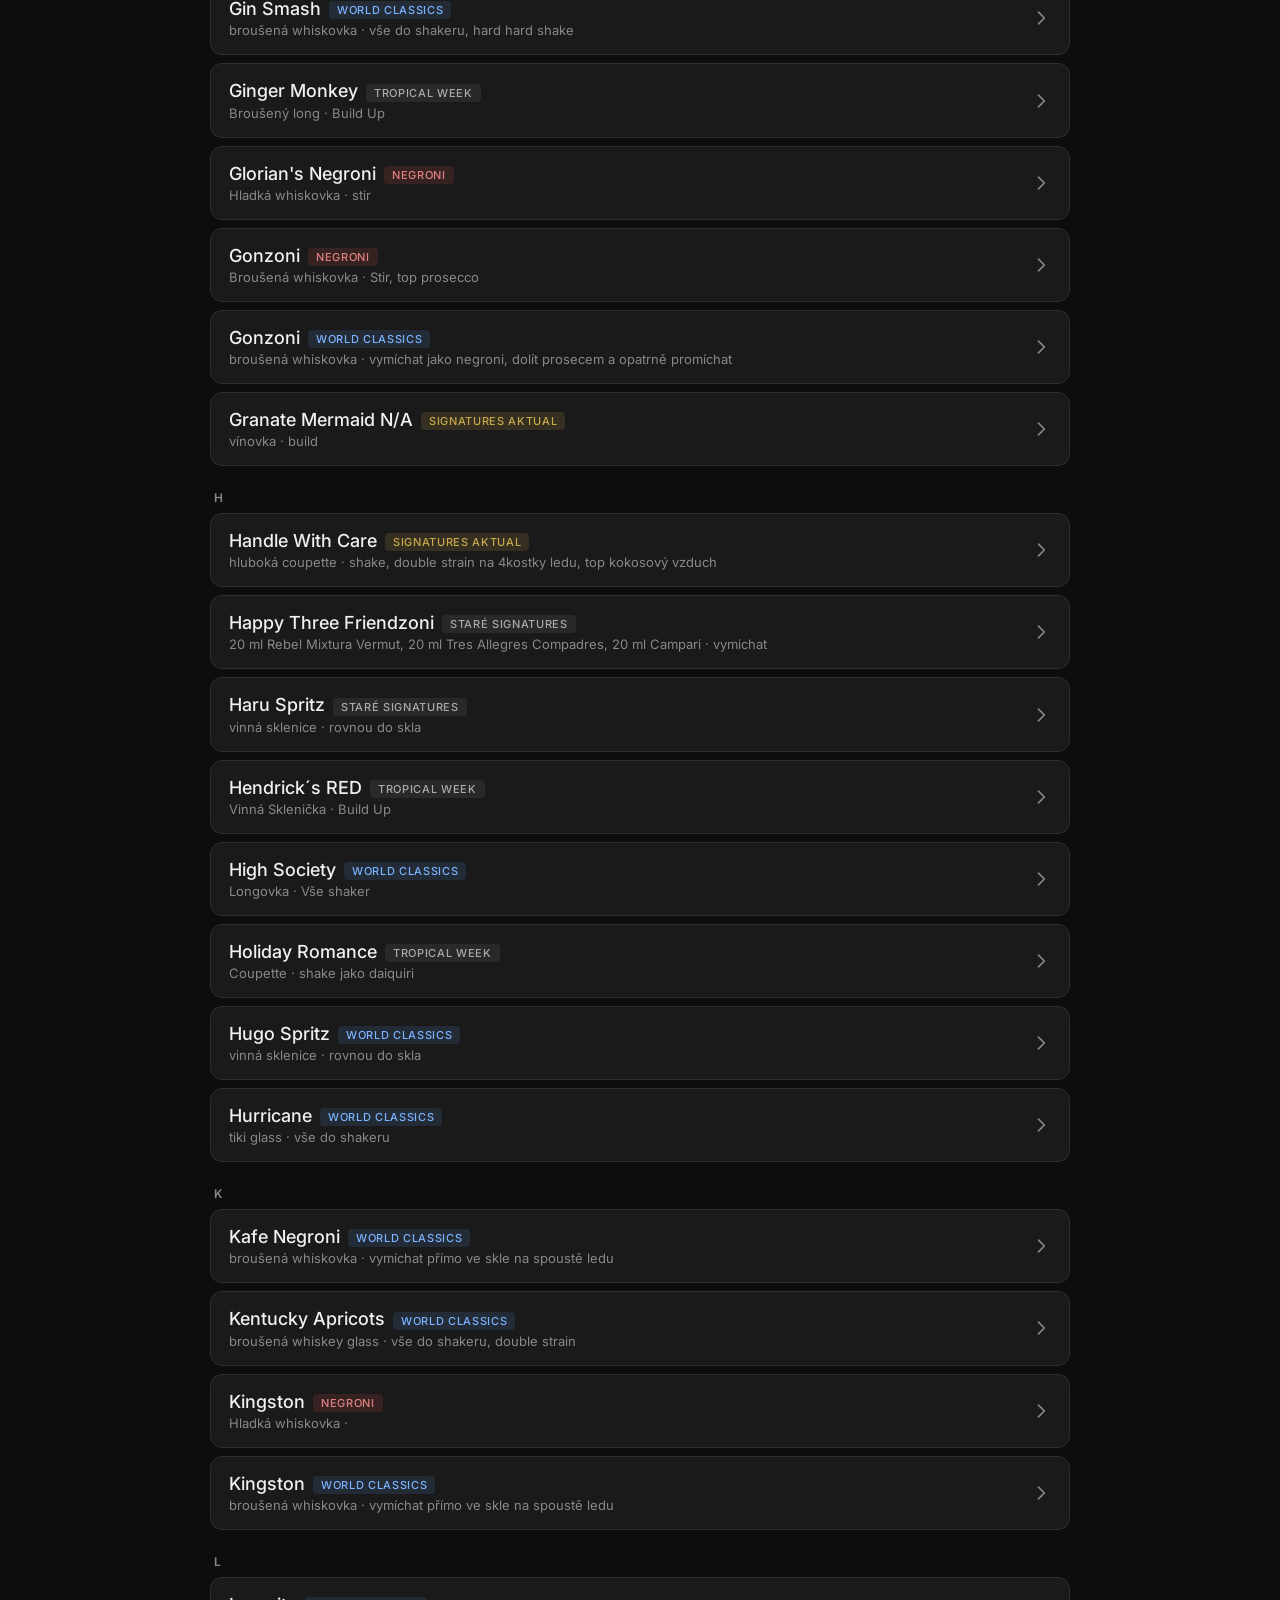
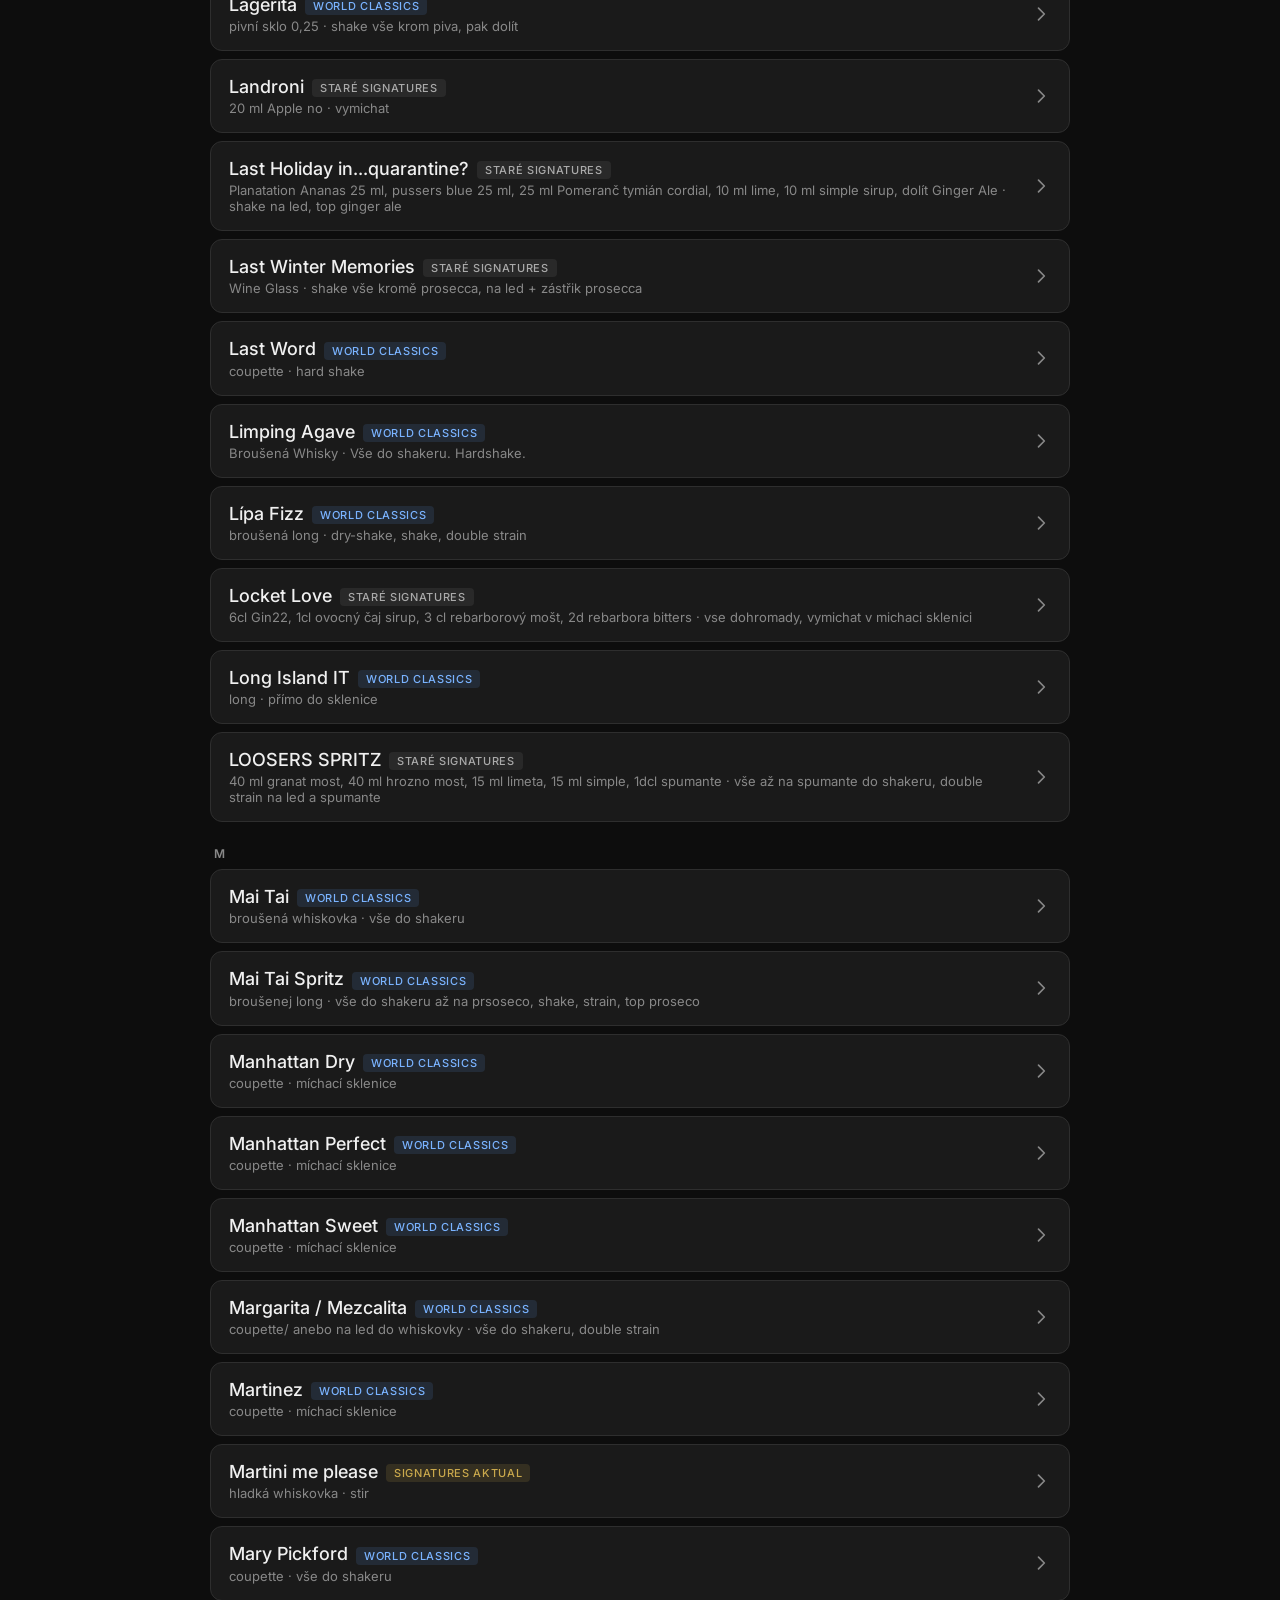
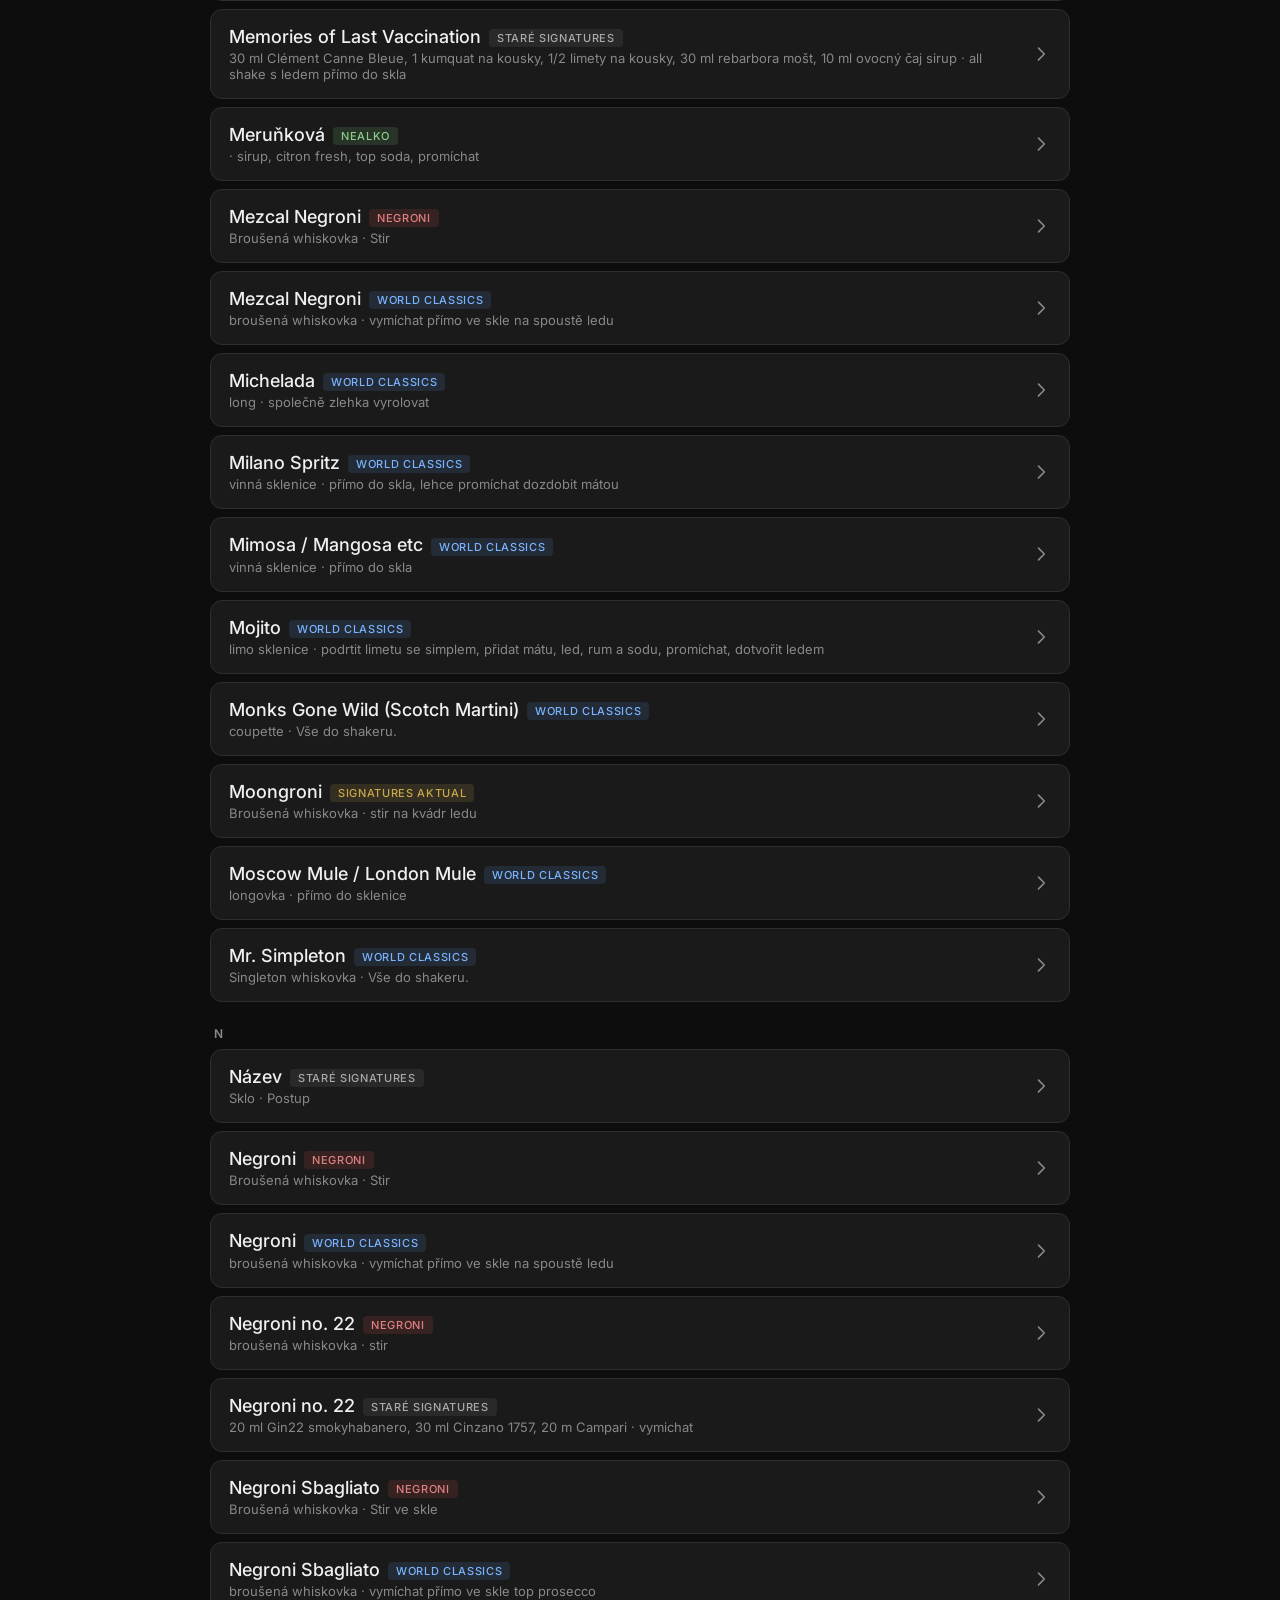
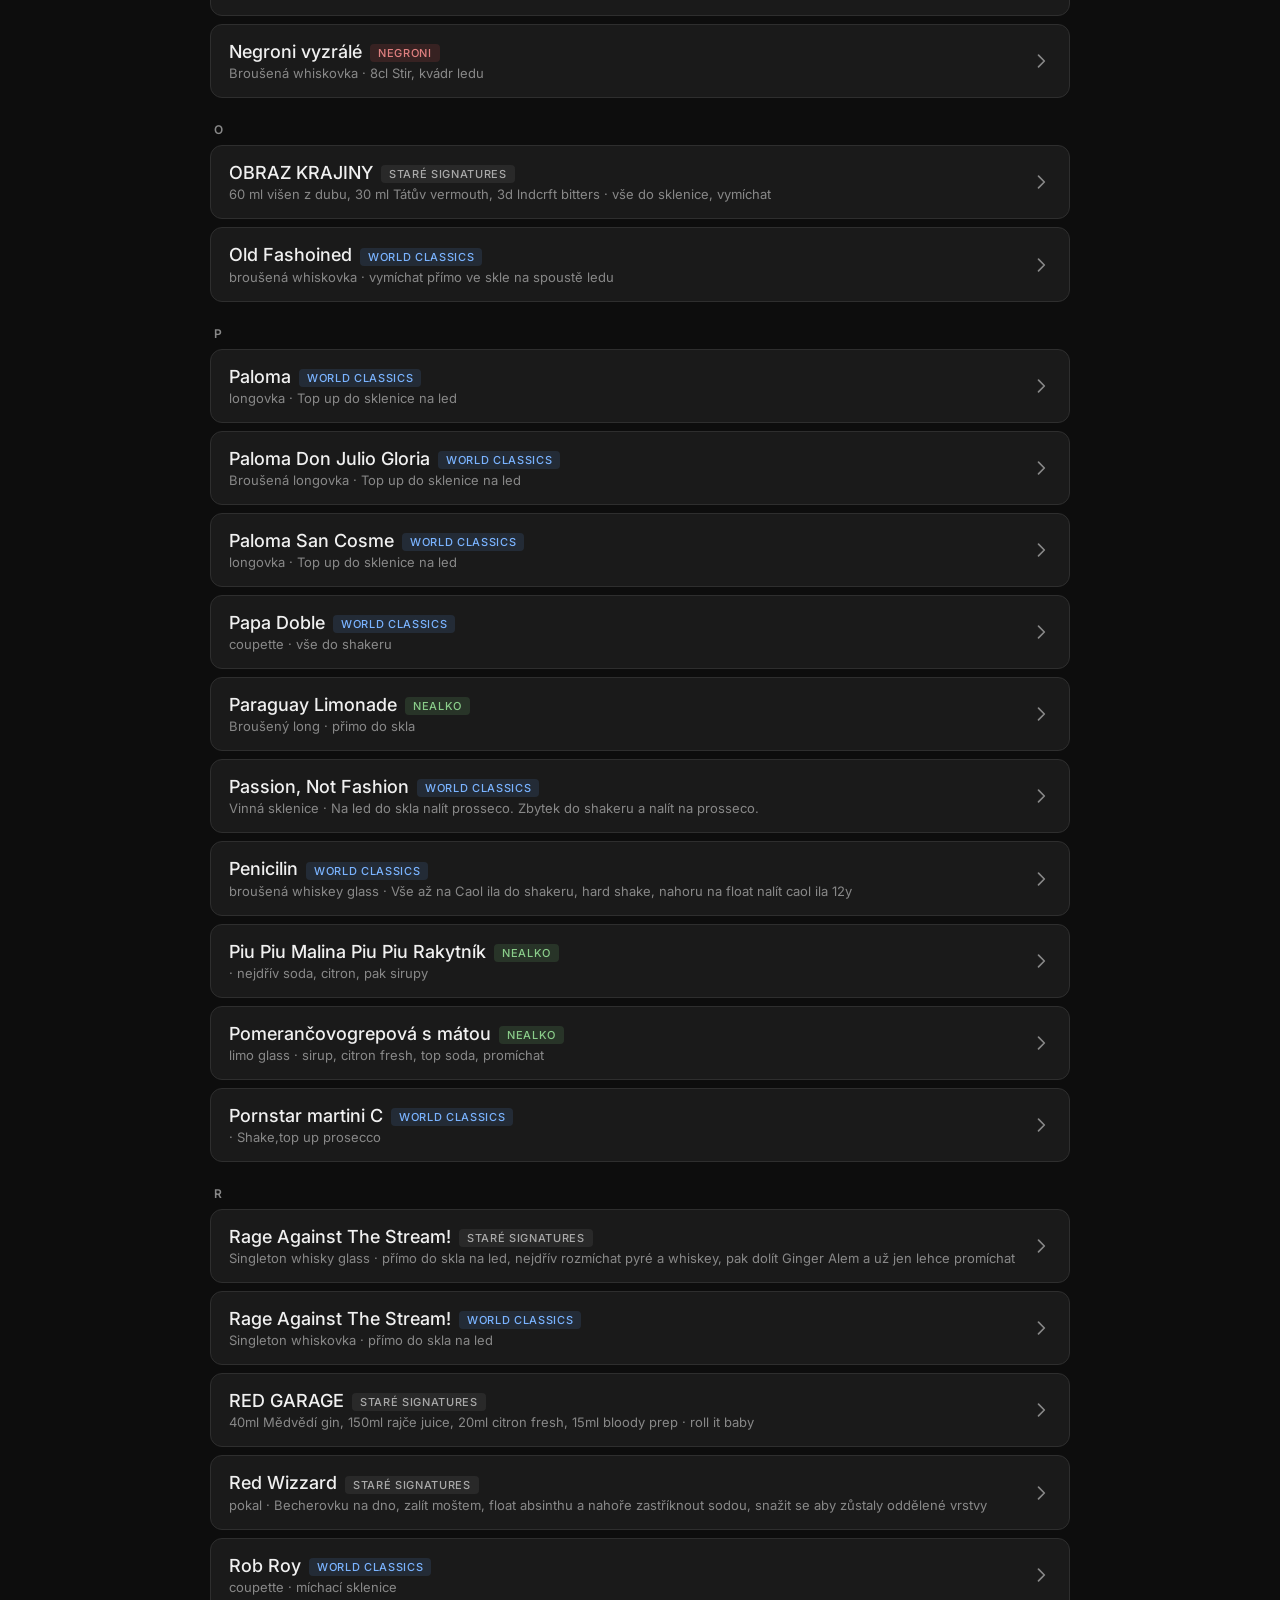
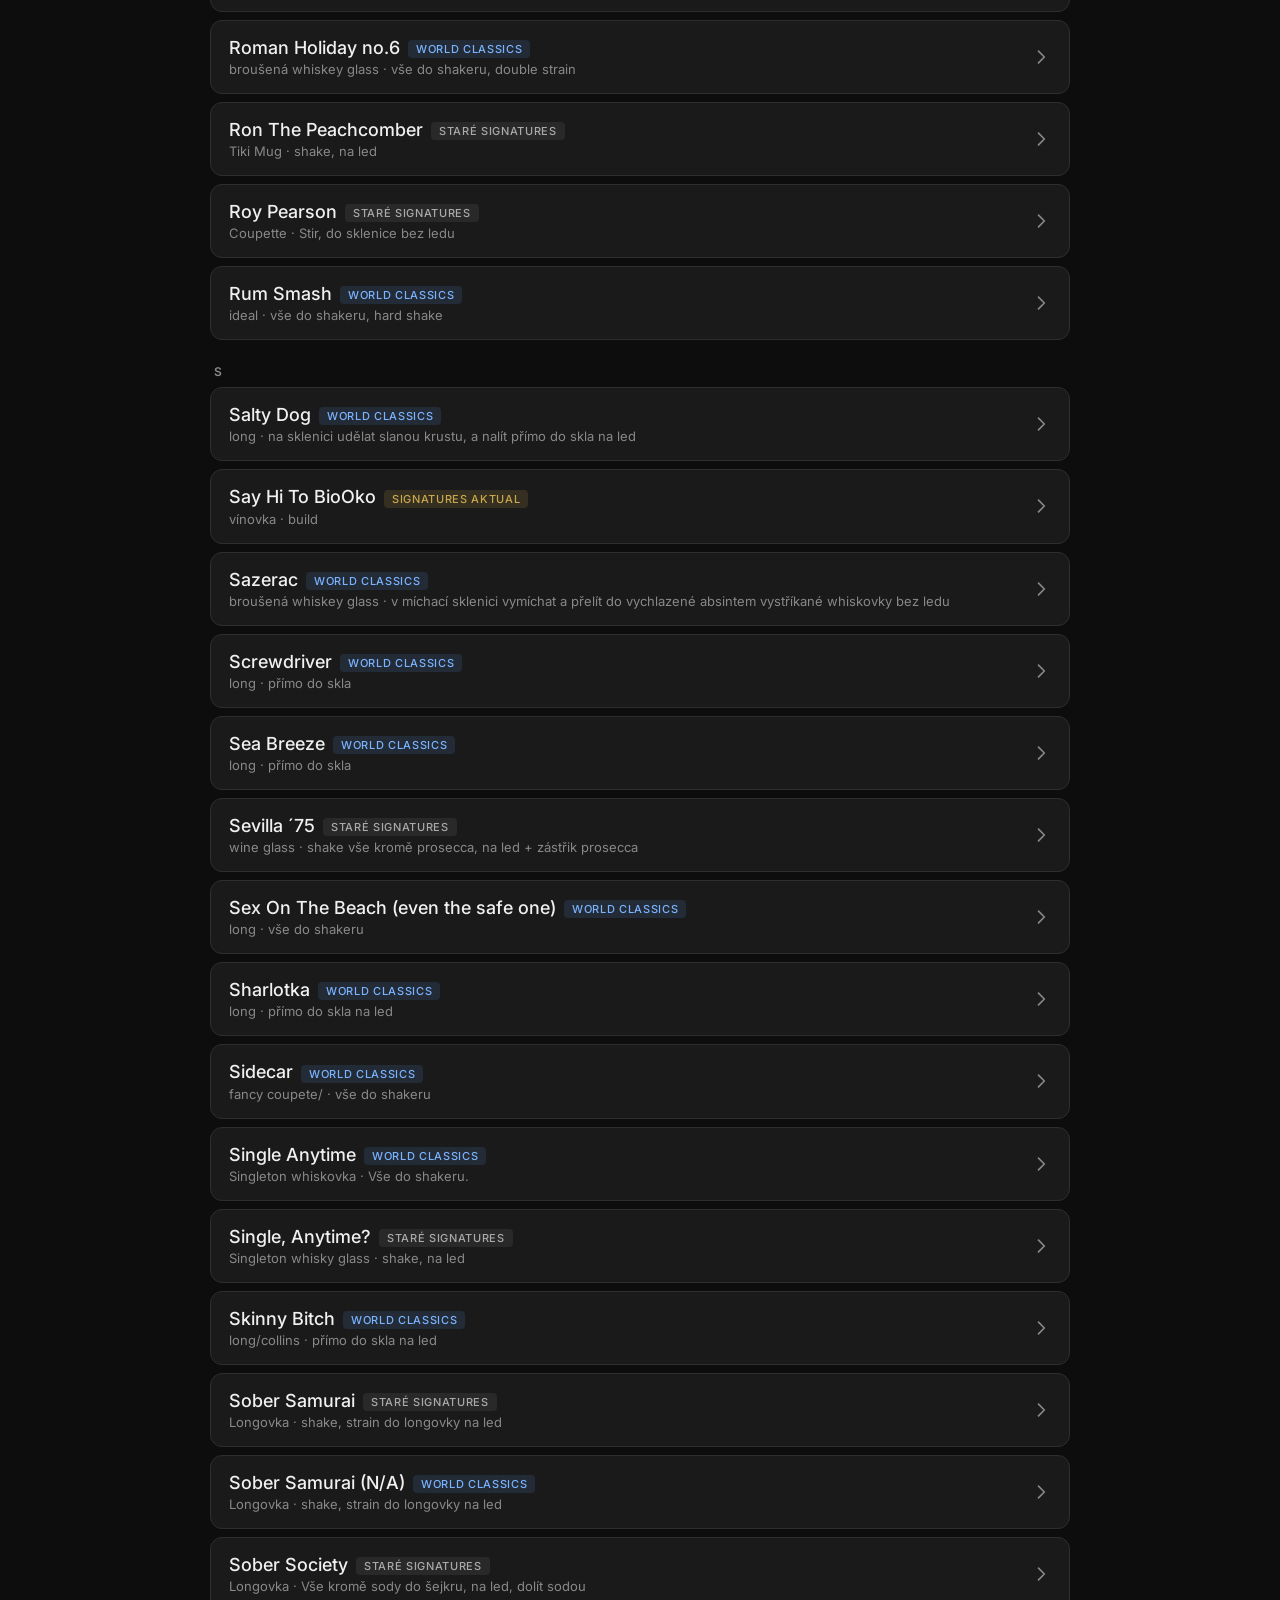
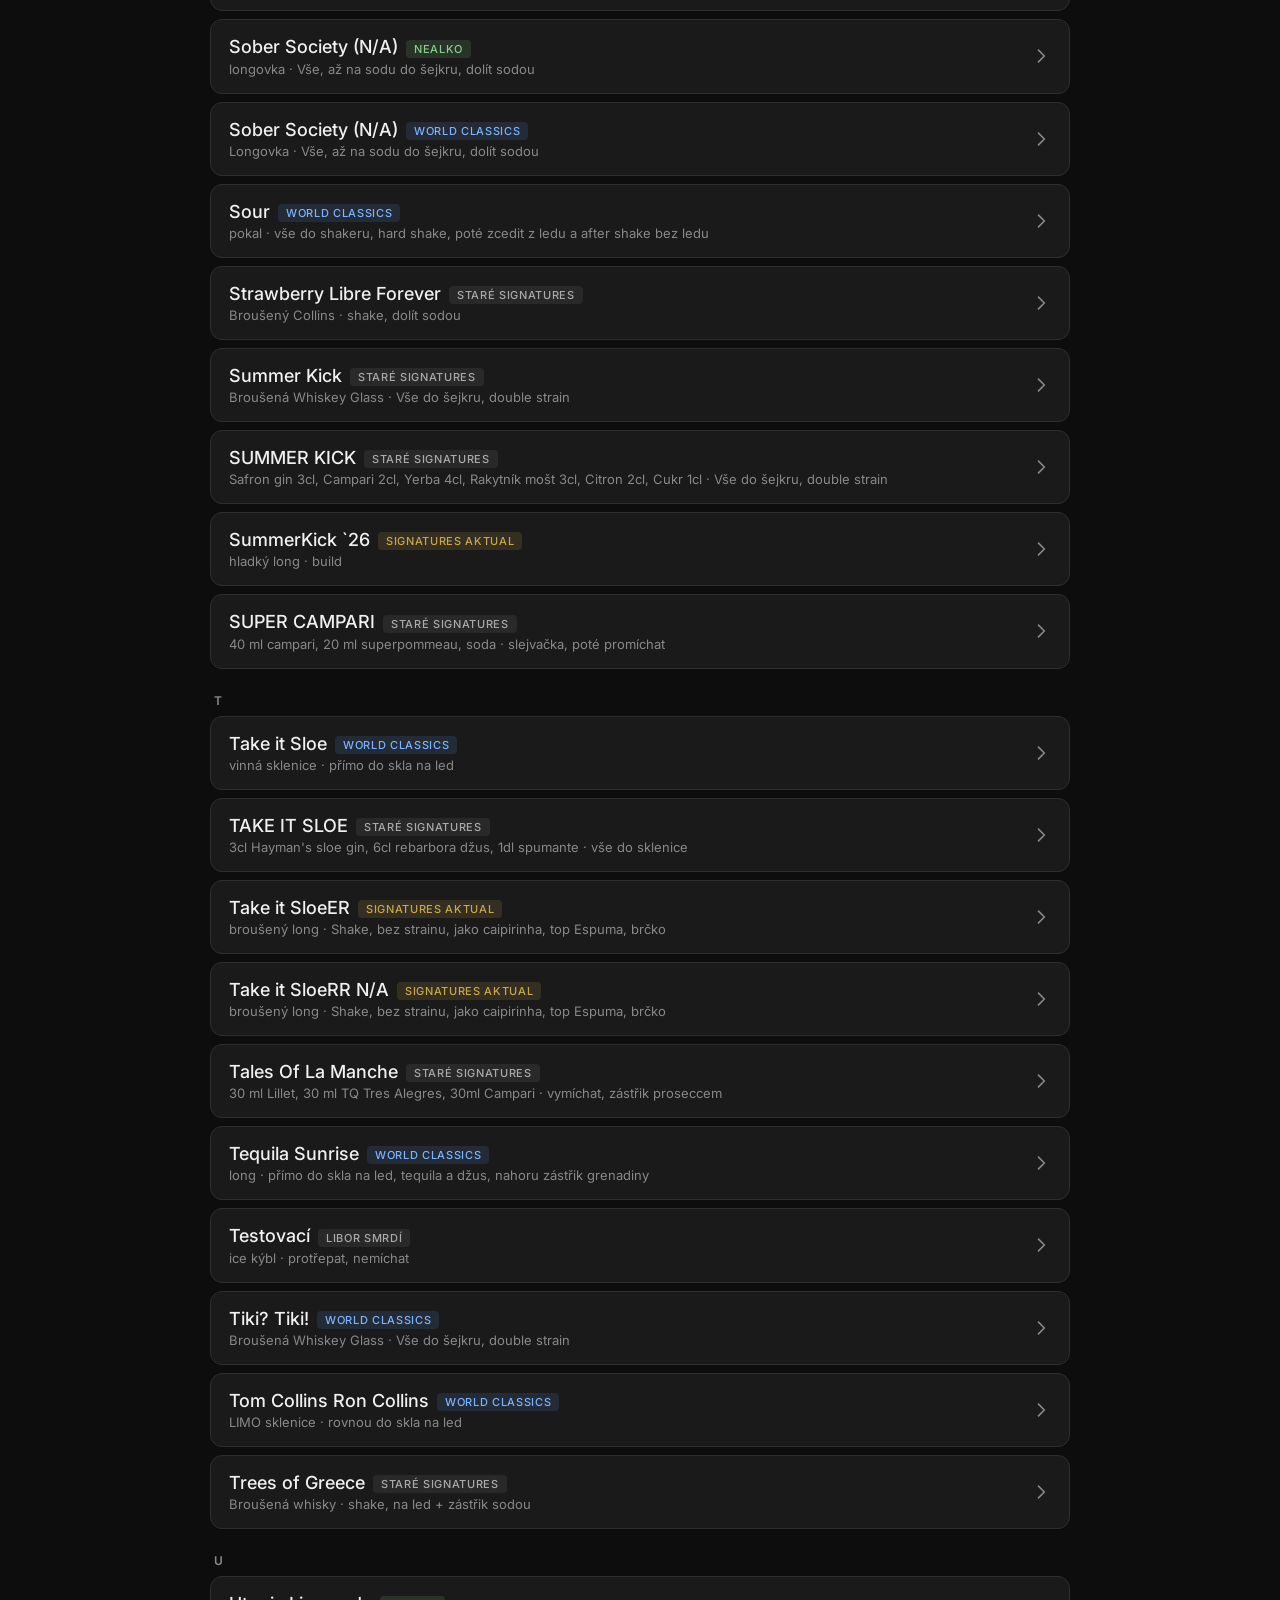
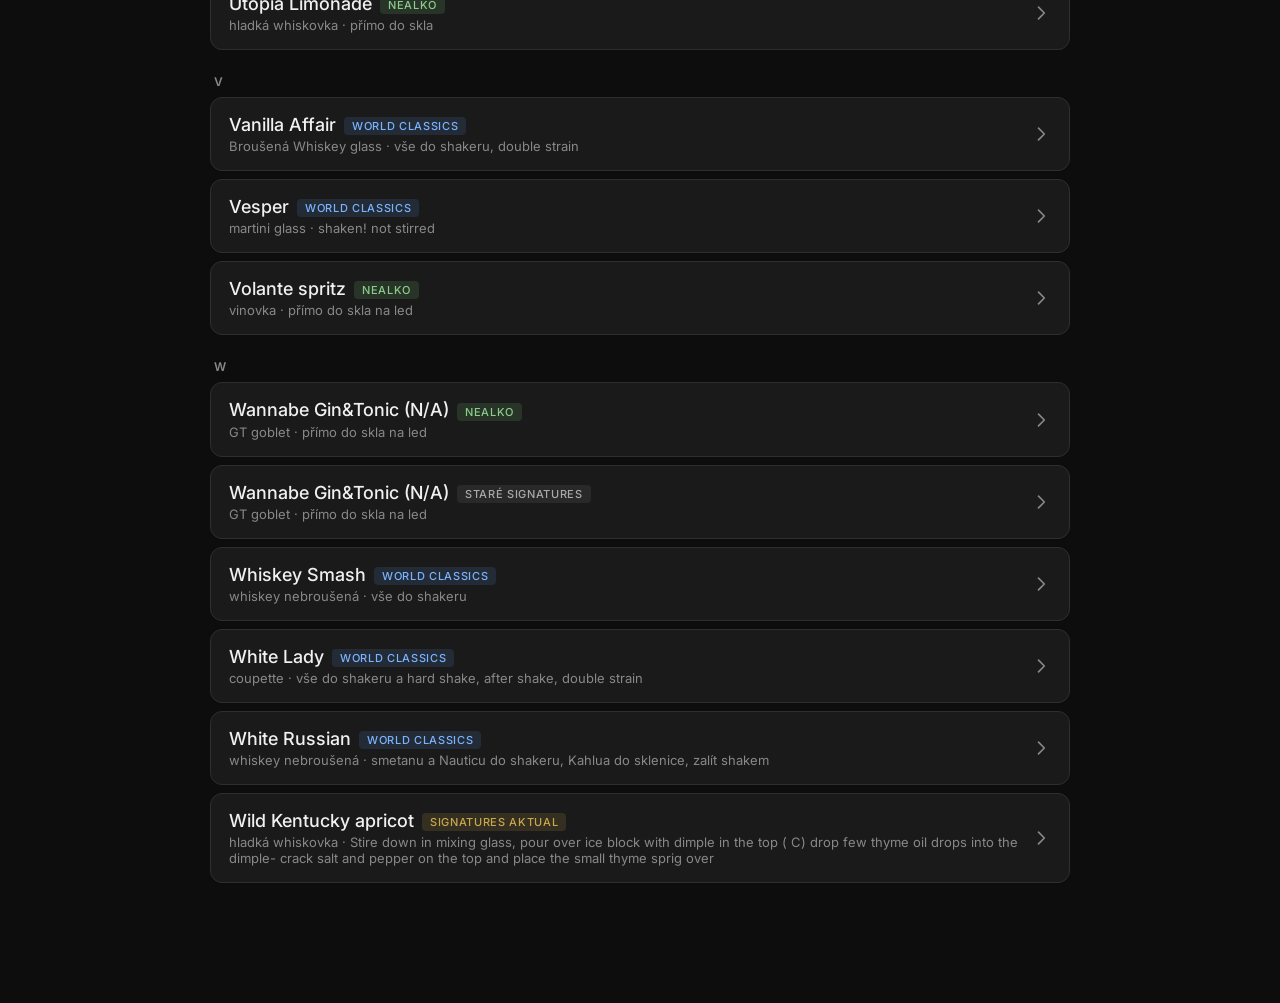
==== commit 3d0f3e40: "Add Setup view — ingredient overview for prep New "Setup" tab in the bottom nav, intended for the ba" ====
--- a/index.html
+++ b/index.html
@@ -29,6 +29,7 @@
   <main>
     <div id="list-view"></div>
     <div id="bottles-view"></div>
+    <div id="setup-view"></div>
     <div id="detail-view"></div>
   </main>
 
@@ -38,6 +39,12 @@
         <path stroke-linecap="round" stroke-linejoin="round" stroke-width="1.8" d="M9 5H7a2 2 0 00-2 2v12a2 2 0 002 2h10a2 2 0 002-2V7a2 2 0 00-2-2h-2M9 5a2 2 0 002 2h2a2 2 0 002-2M9 5a2 2 0 012-2h2a2 2 0 012 2"/>
       </svg>
       Recepty
+    </button>
+    <button class="nav-btn" data-view="setup" onclick="showView('setup')">
+      <svg width="22" height="22" fill="none" viewBox="0 0 24 24" stroke="currentColor">
+        <path stroke-linecap="round" stroke-linejoin="round" stroke-width="1.8" d="M9 11l3 3L22 4M21 12v7a2 2 0 01-2 2H5a2 2 0 01-2-2V5a2 2 0 012-2h11"/>
+      </svg>
+      Setup
     </button>
     <button class="nav-btn" data-view="bottles" onclick="showView('bottles')">
       <svg width="22" height="22" fill="none" viewBox="0 0 24 24" stroke="currentColor">
--- a/style.css
+++ b/style.css
@@ -315,6 +315,88 @@
   margin-top: 12px;
 }
 
+/* ── SETUP VIEW ── */
+#setup-view { display: none; padding: 16px 20px; }
+
+.setup-filter {
+  display: flex;
+  flex-wrap: wrap;
+  gap: 6px;
+  margin-bottom: 16px;
+  padding-bottom: 14px;
+  border-bottom: 1px solid var(--border);
+}
+.setup-chip {
+  padding: 6px 12px;
+  border-radius: 16px;
+  background: var(--surface);
+  border: 1px solid var(--border);
+  color: var(--muted);
+  font-size: 13px;
+  font-family: var(--sans);
+  cursor: pointer;
+  transition: all .15s;
+}
+.setup-chip:hover { color: var(--text); }
+.setup-chip.active {
+  background: rgba(201,168,76,.15);
+  border-color: var(--accent);
+  color: var(--accent);
+}
+
+.setup-summary {
+  font-size: 12px;
+  color: var(--muted);
+  letter-spacing: .04em;
+  margin-bottom: 12px;
+  padding-left: 4px;
+}
+
+.setup-row {
+  background: var(--surface);
+  border: 1px solid var(--border);
+  border-radius: var(--radius);
+  margin-bottom: 6px;
+  cursor: pointer;
+  transition: border-color .15s;
+}
+.setup-row:hover { border-color: var(--accent); }
+.setup-row-header {
+  display: flex;
+  align-items: center;
+  justify-content: space-between;
+  padding: 12px 16px;
+}
+.setup-name { font-size: 16px; font-weight: 500; }
+.setup-count {
+  font-size: 12px;
+  color: var(--accent);
+  font-weight: 500;
+  letter-spacing: .04em;
+  flex-shrink: 0;
+  margin-left: 12px;
+}
+.setup-drinks {
+  display: none;
+  padding: 0 16px 14px;
+  border-top: 1px solid var(--border);
+  margin-top: 2px;
+}
+.setup-row.open .setup-drinks { display: block; }
+.setup-drink {
+  font-size: 13px;
+  color: var(--muted);
+  padding: 6px 0;
+  padding-left: 14px;
+  position: relative;
+}
+.setup-drink::before {
+  content: '·';
+  position: absolute;
+  left: 4px;
+  color: var(--accent);
+}
+
 /* ── BOTTOM NAV ── */
 .bottom-nav {
   position: fixed;
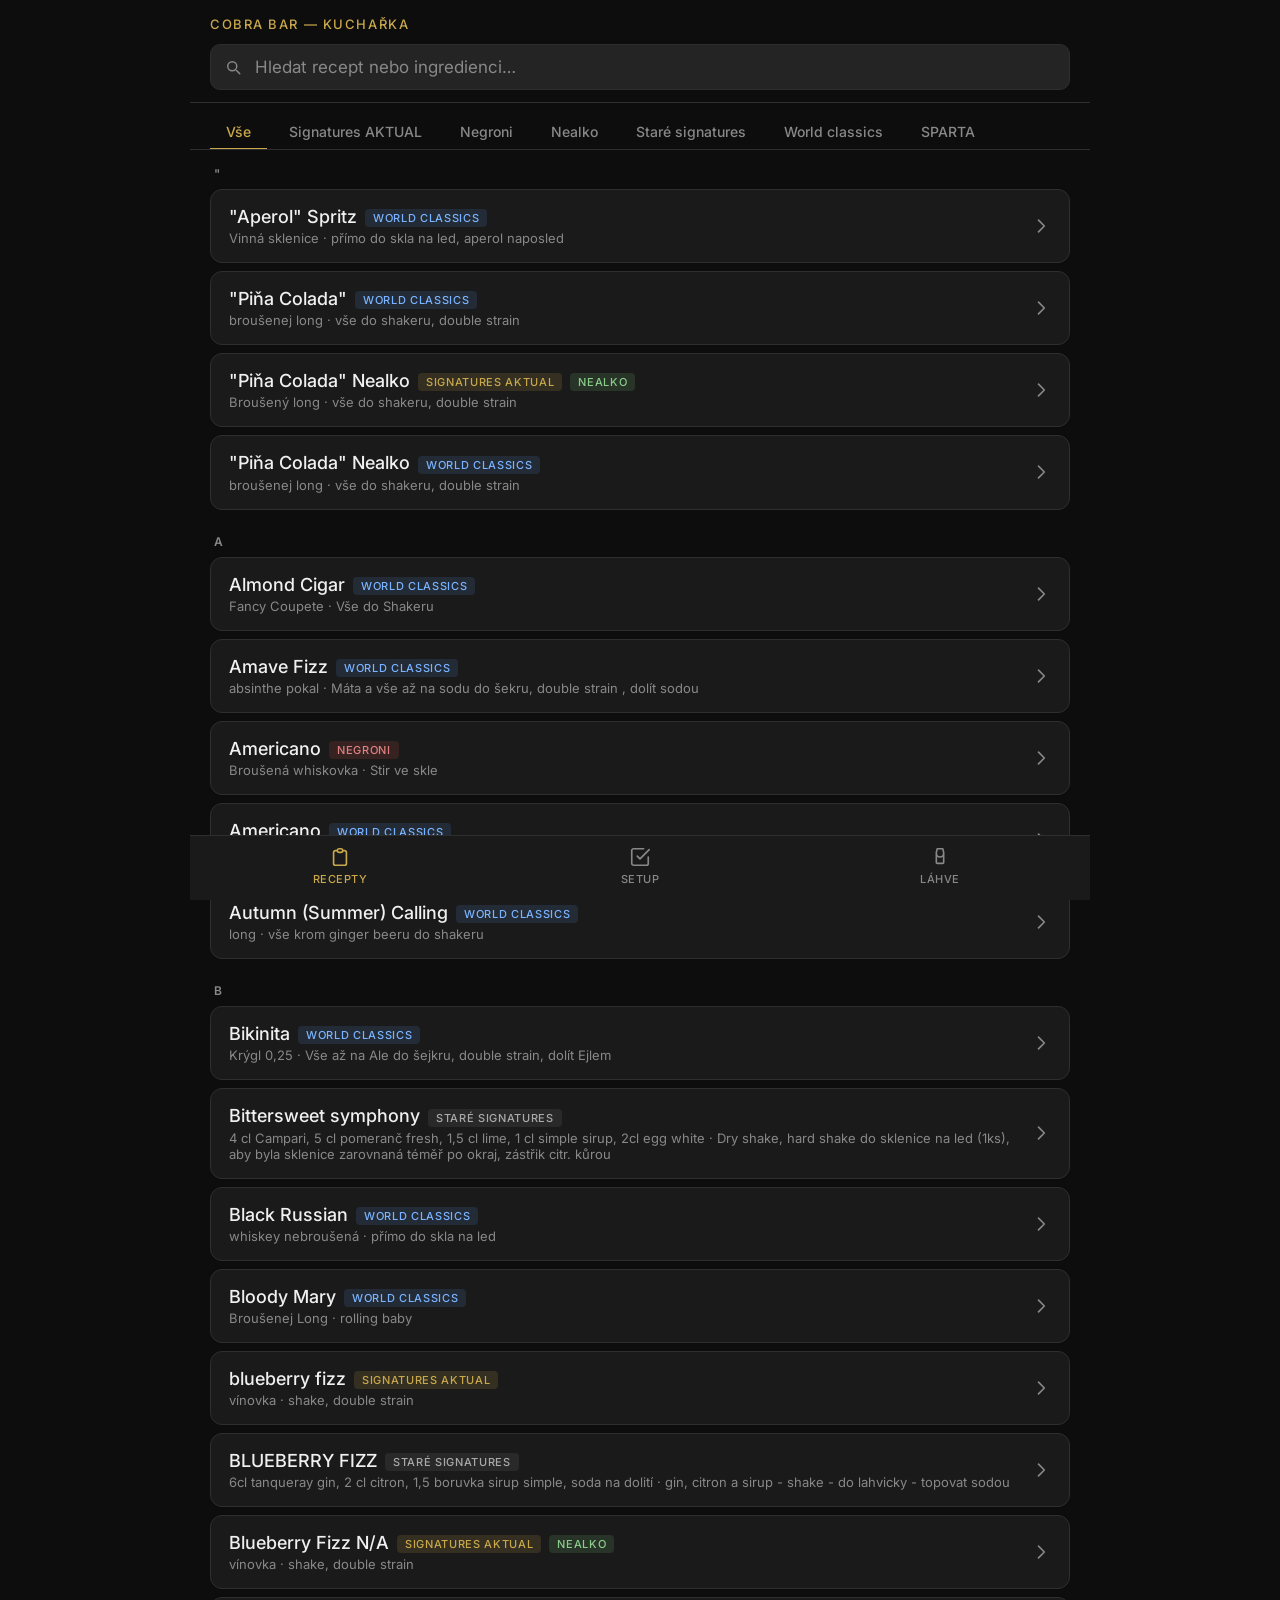
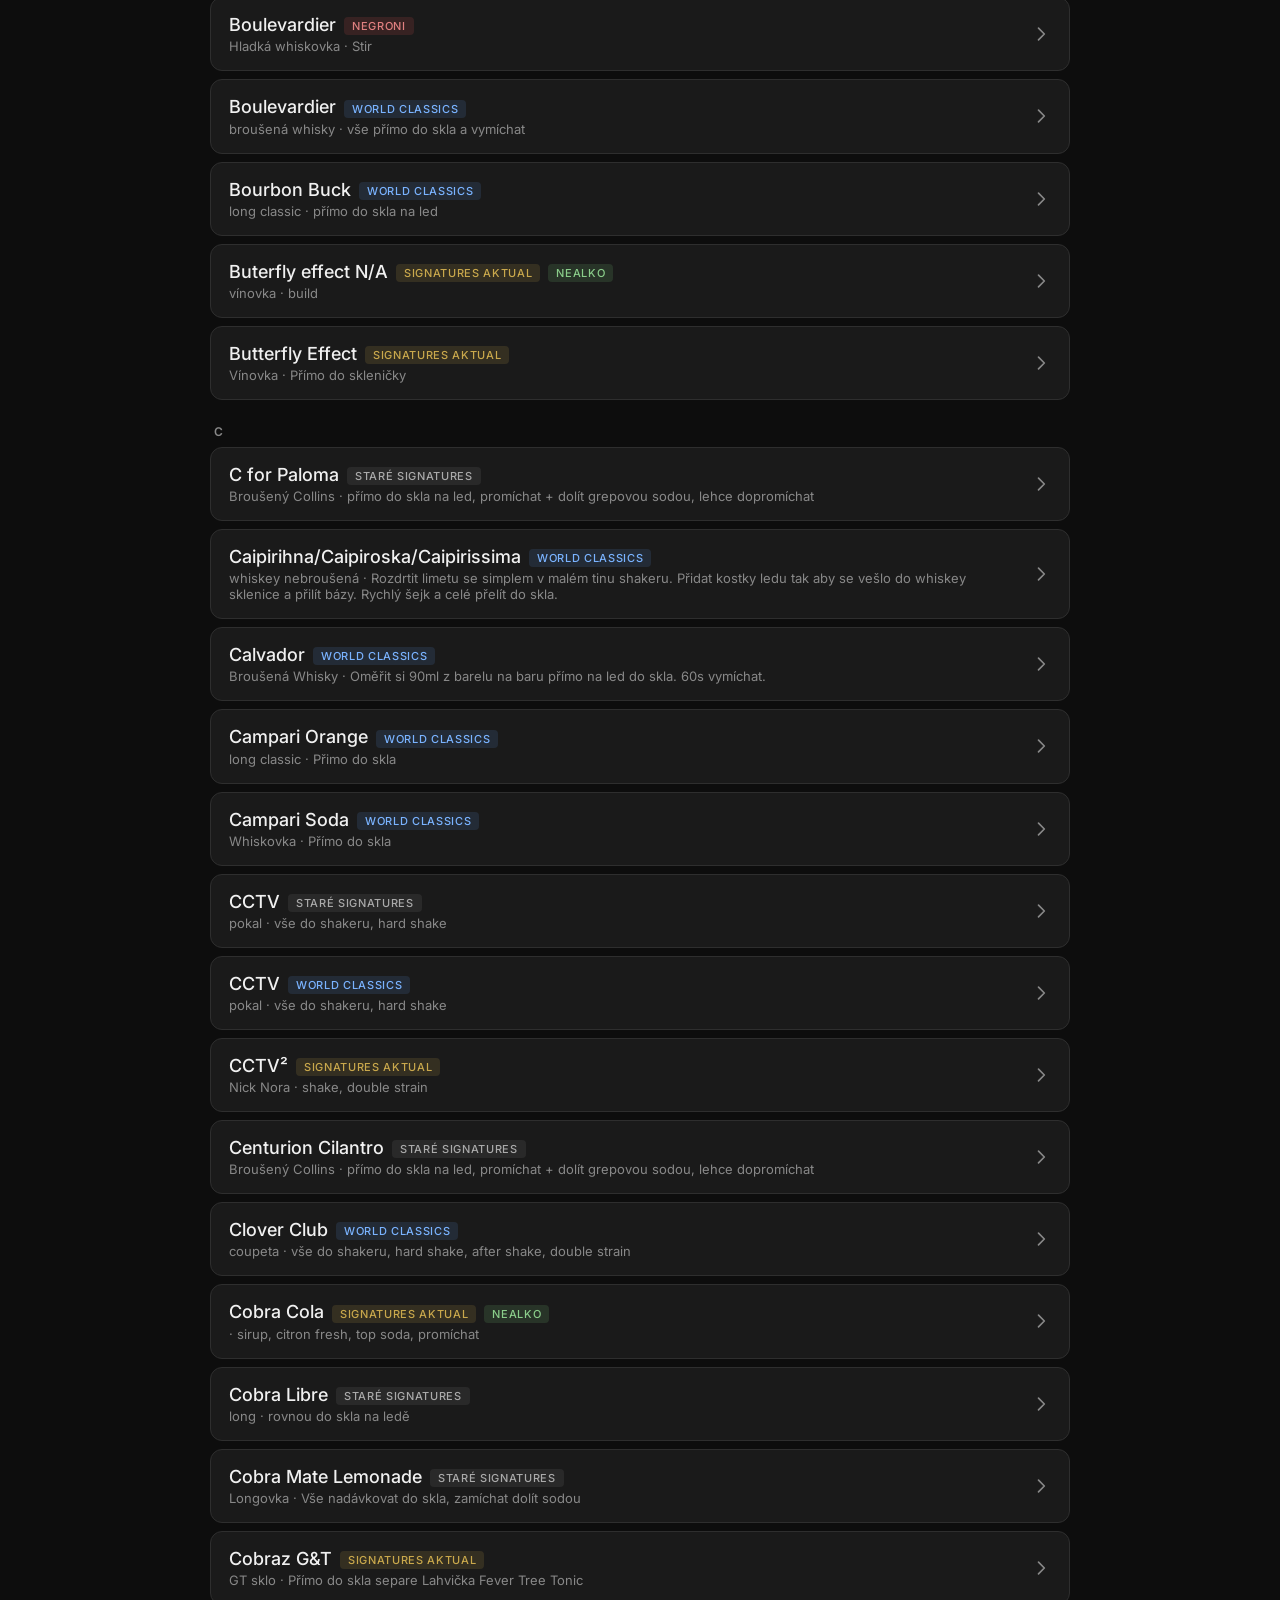
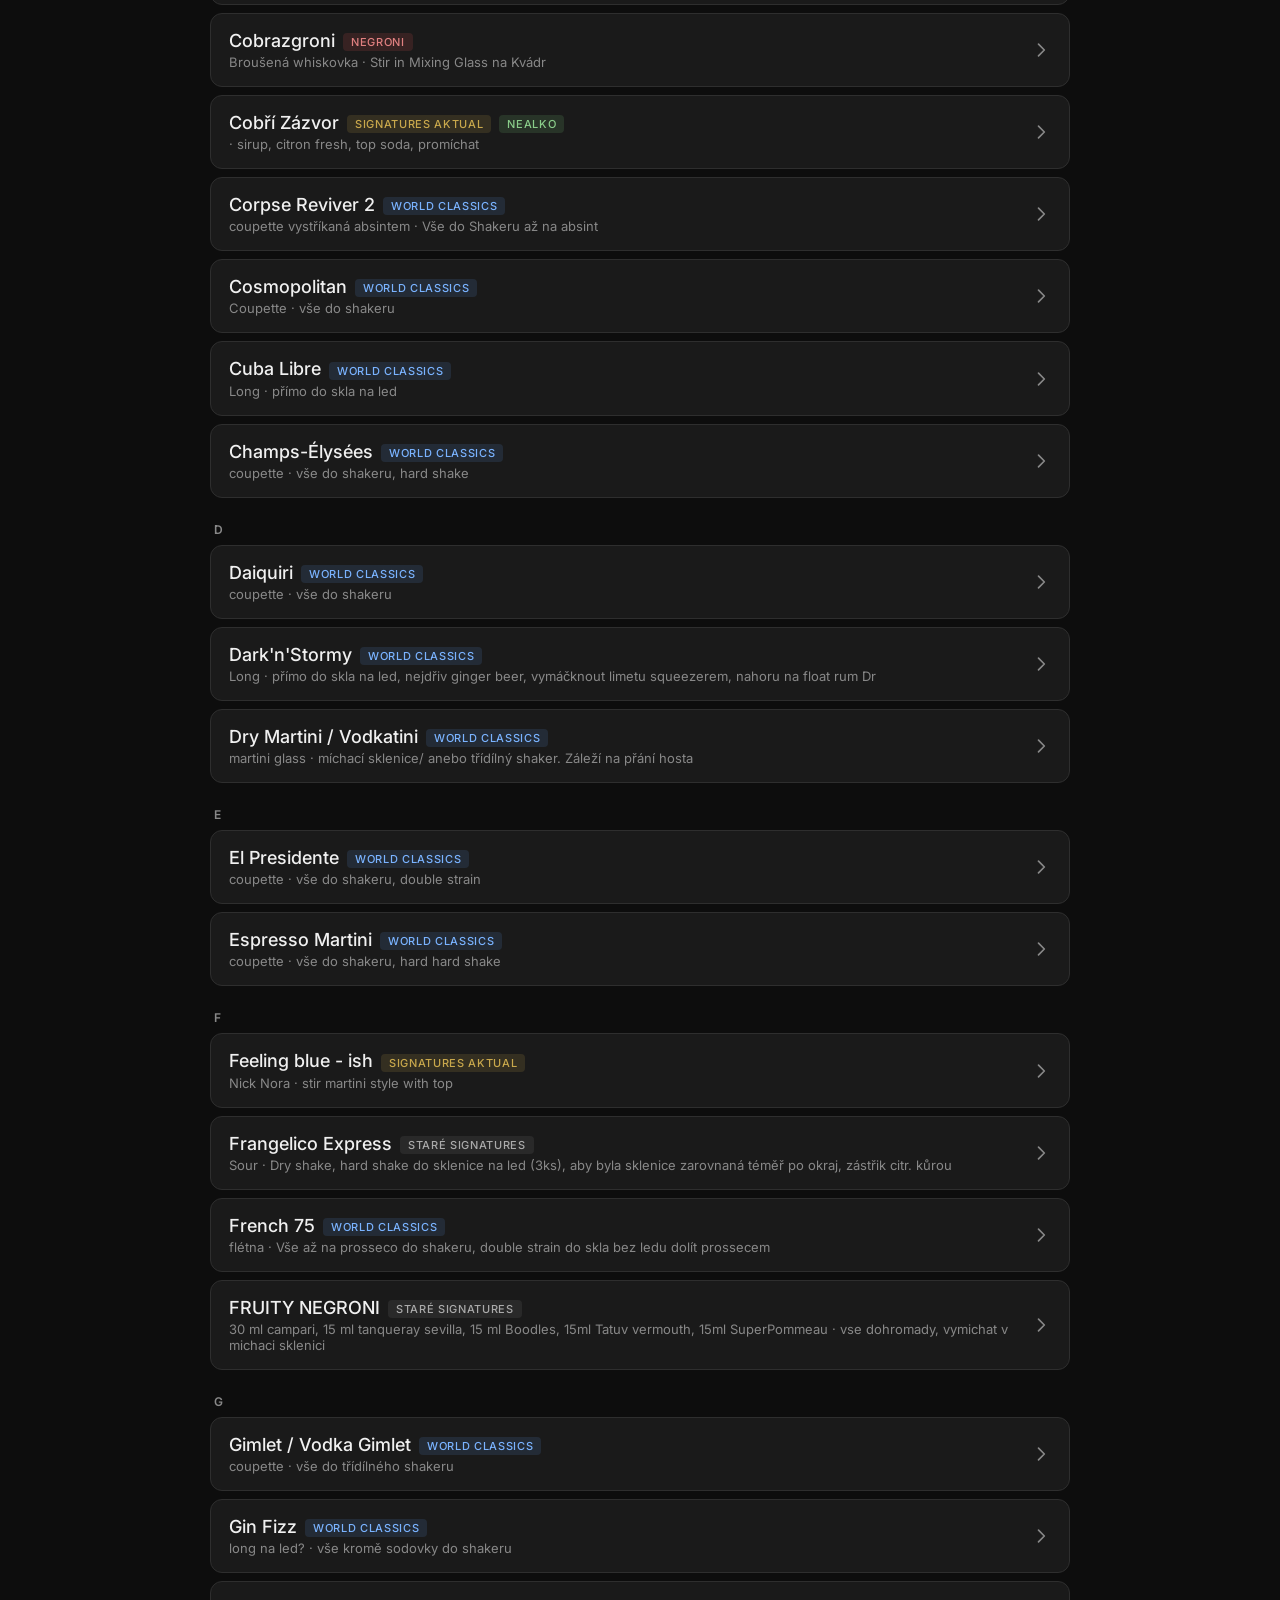
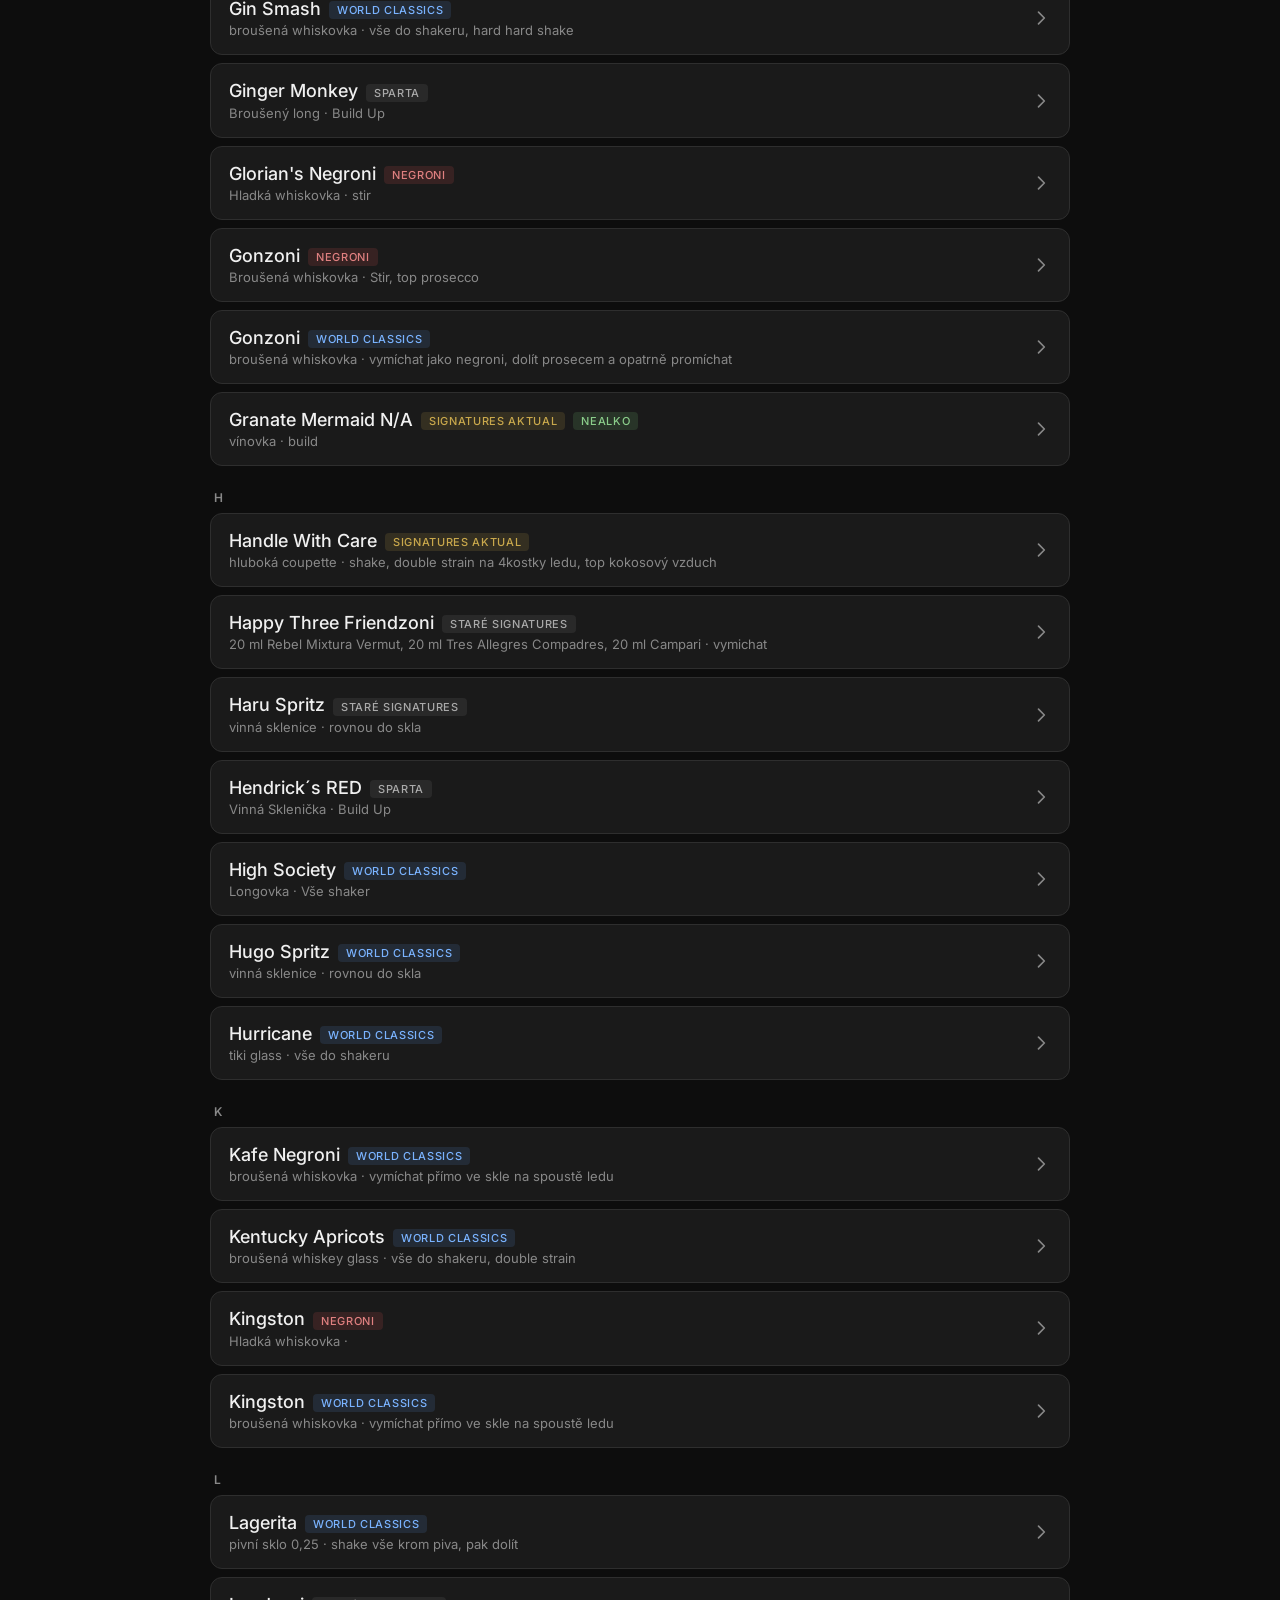
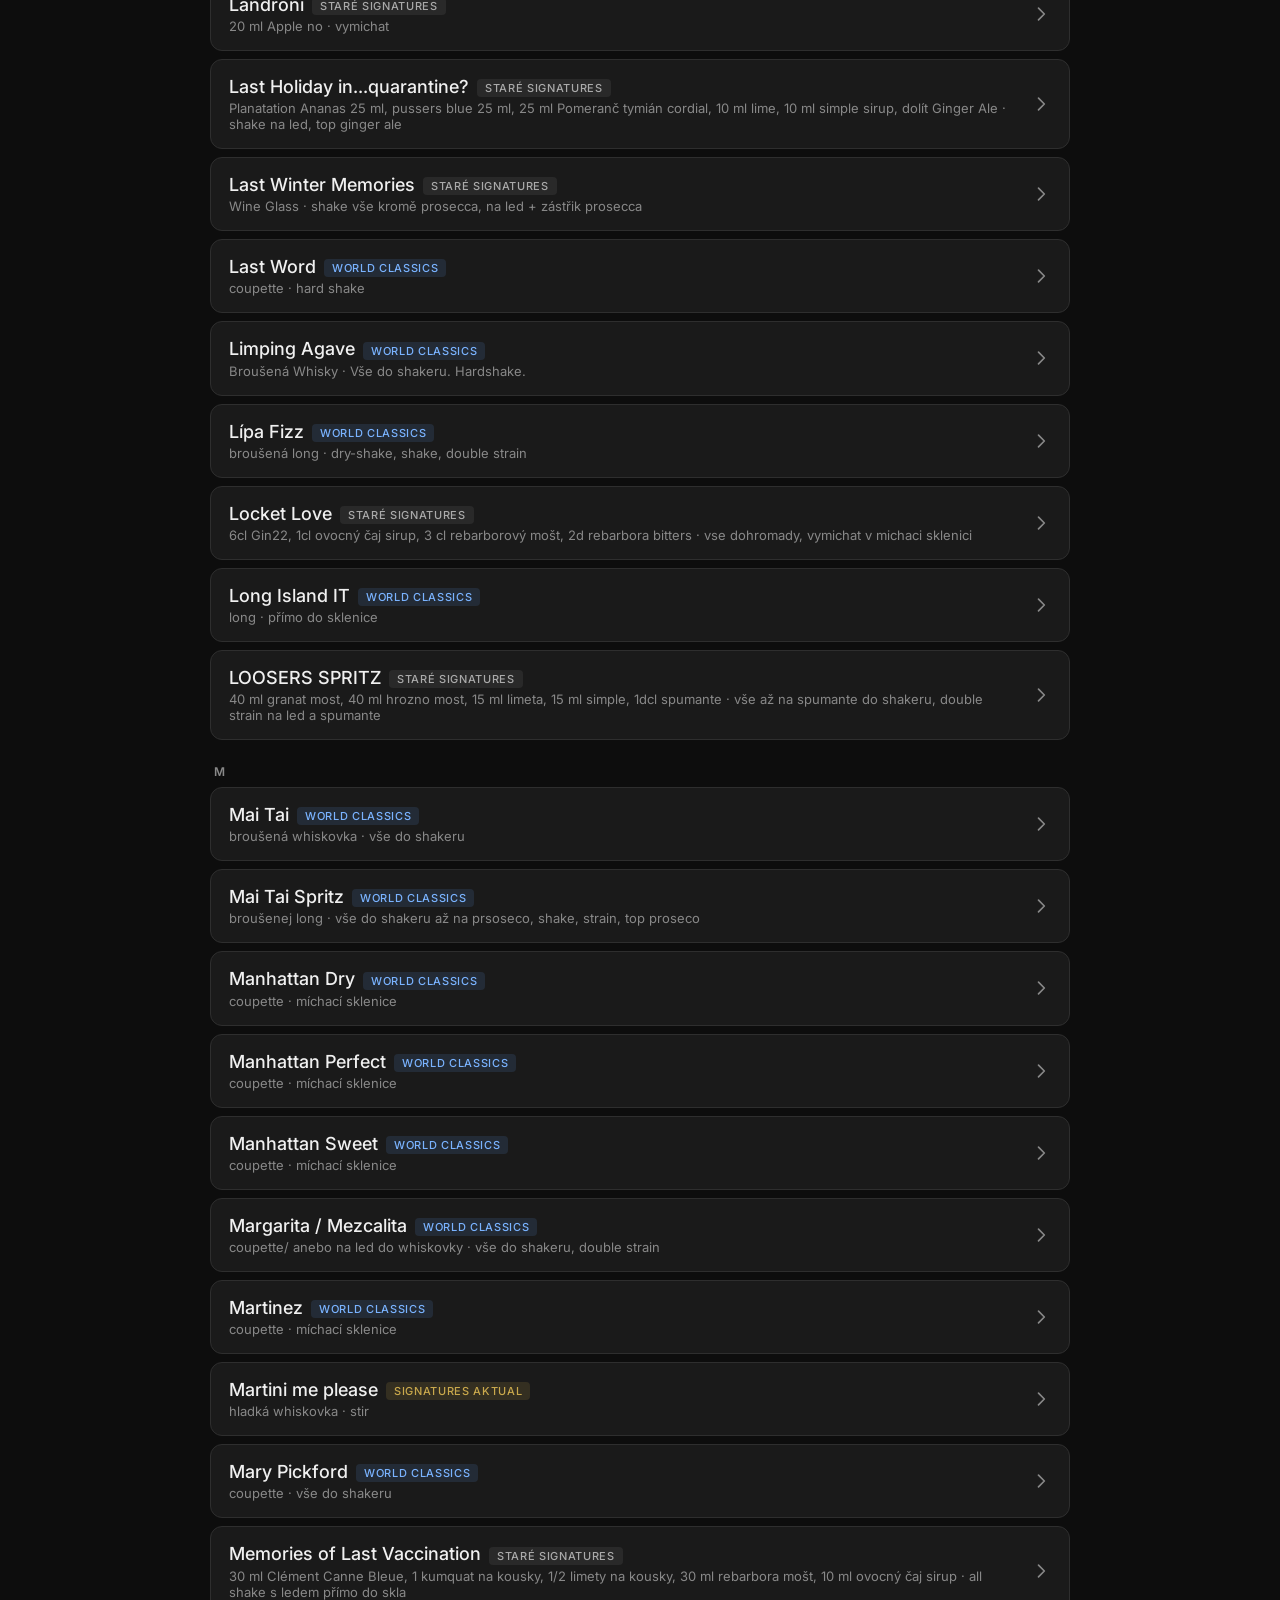
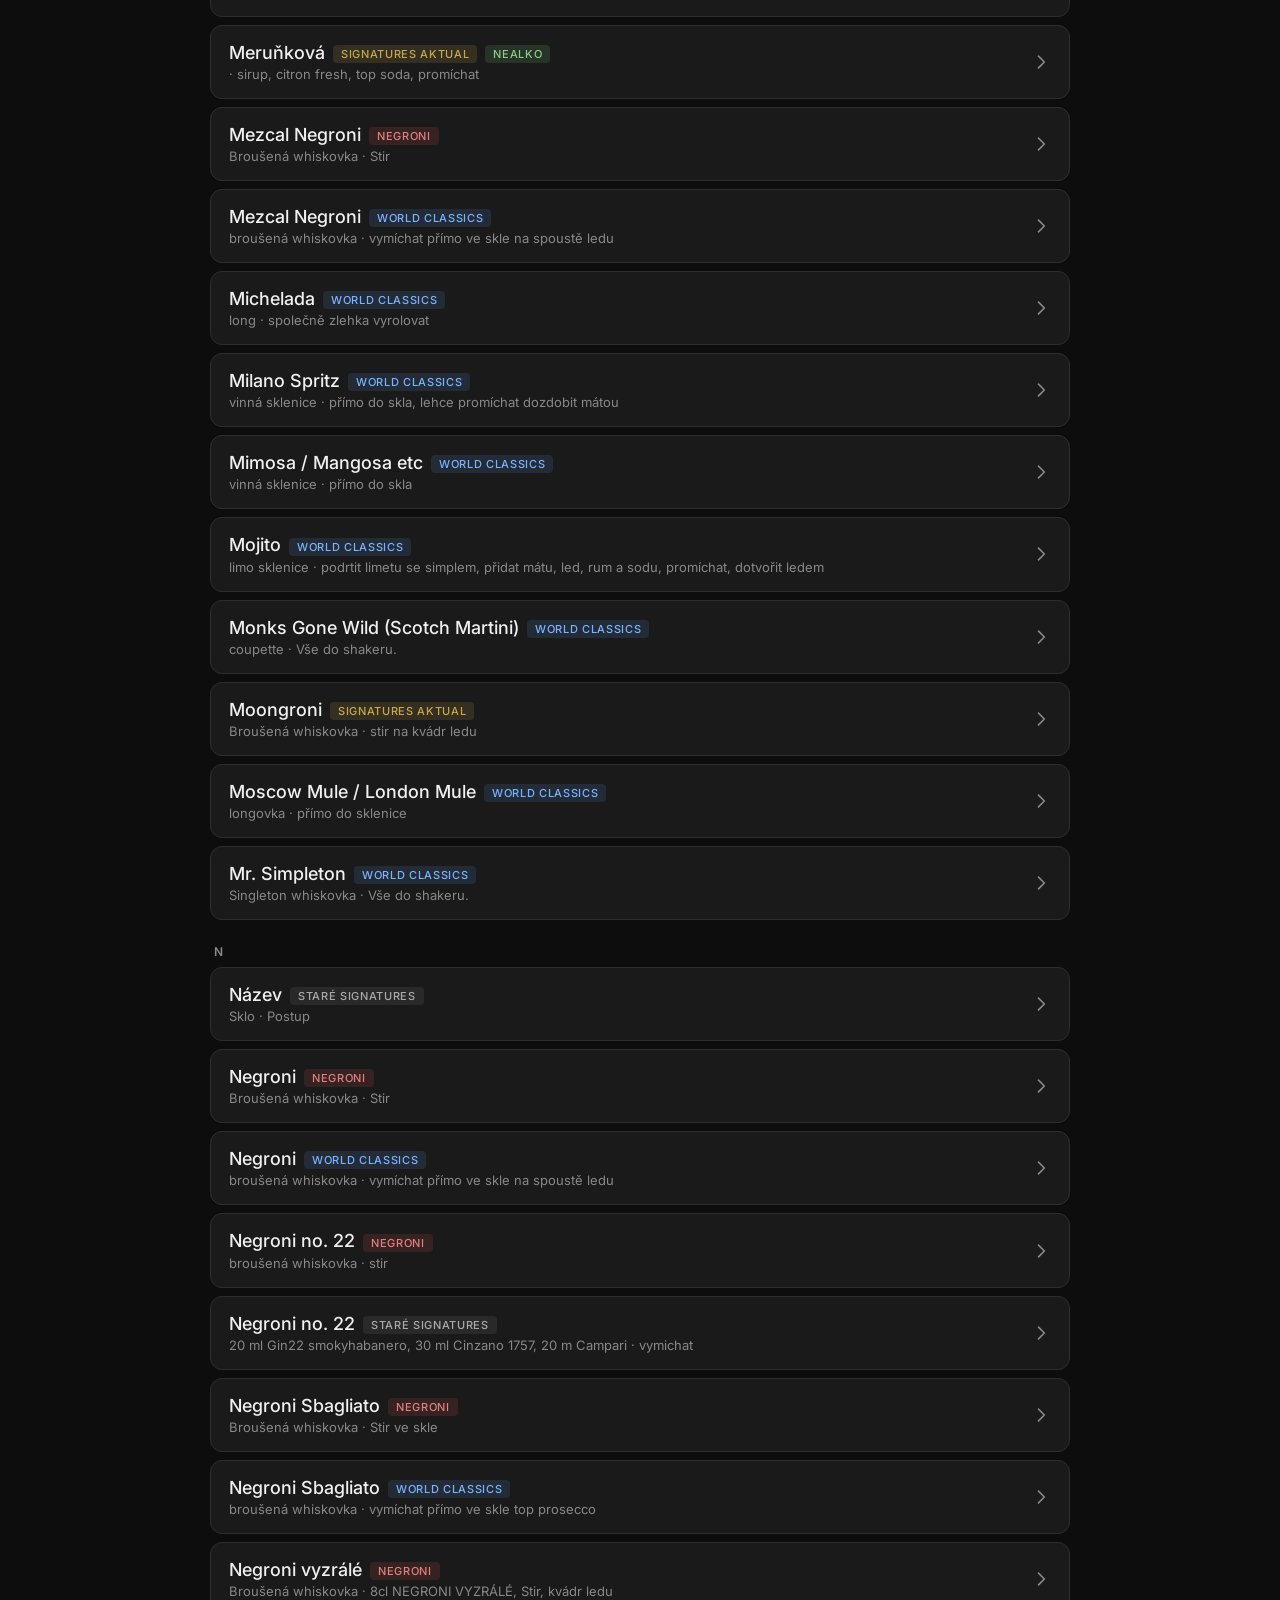
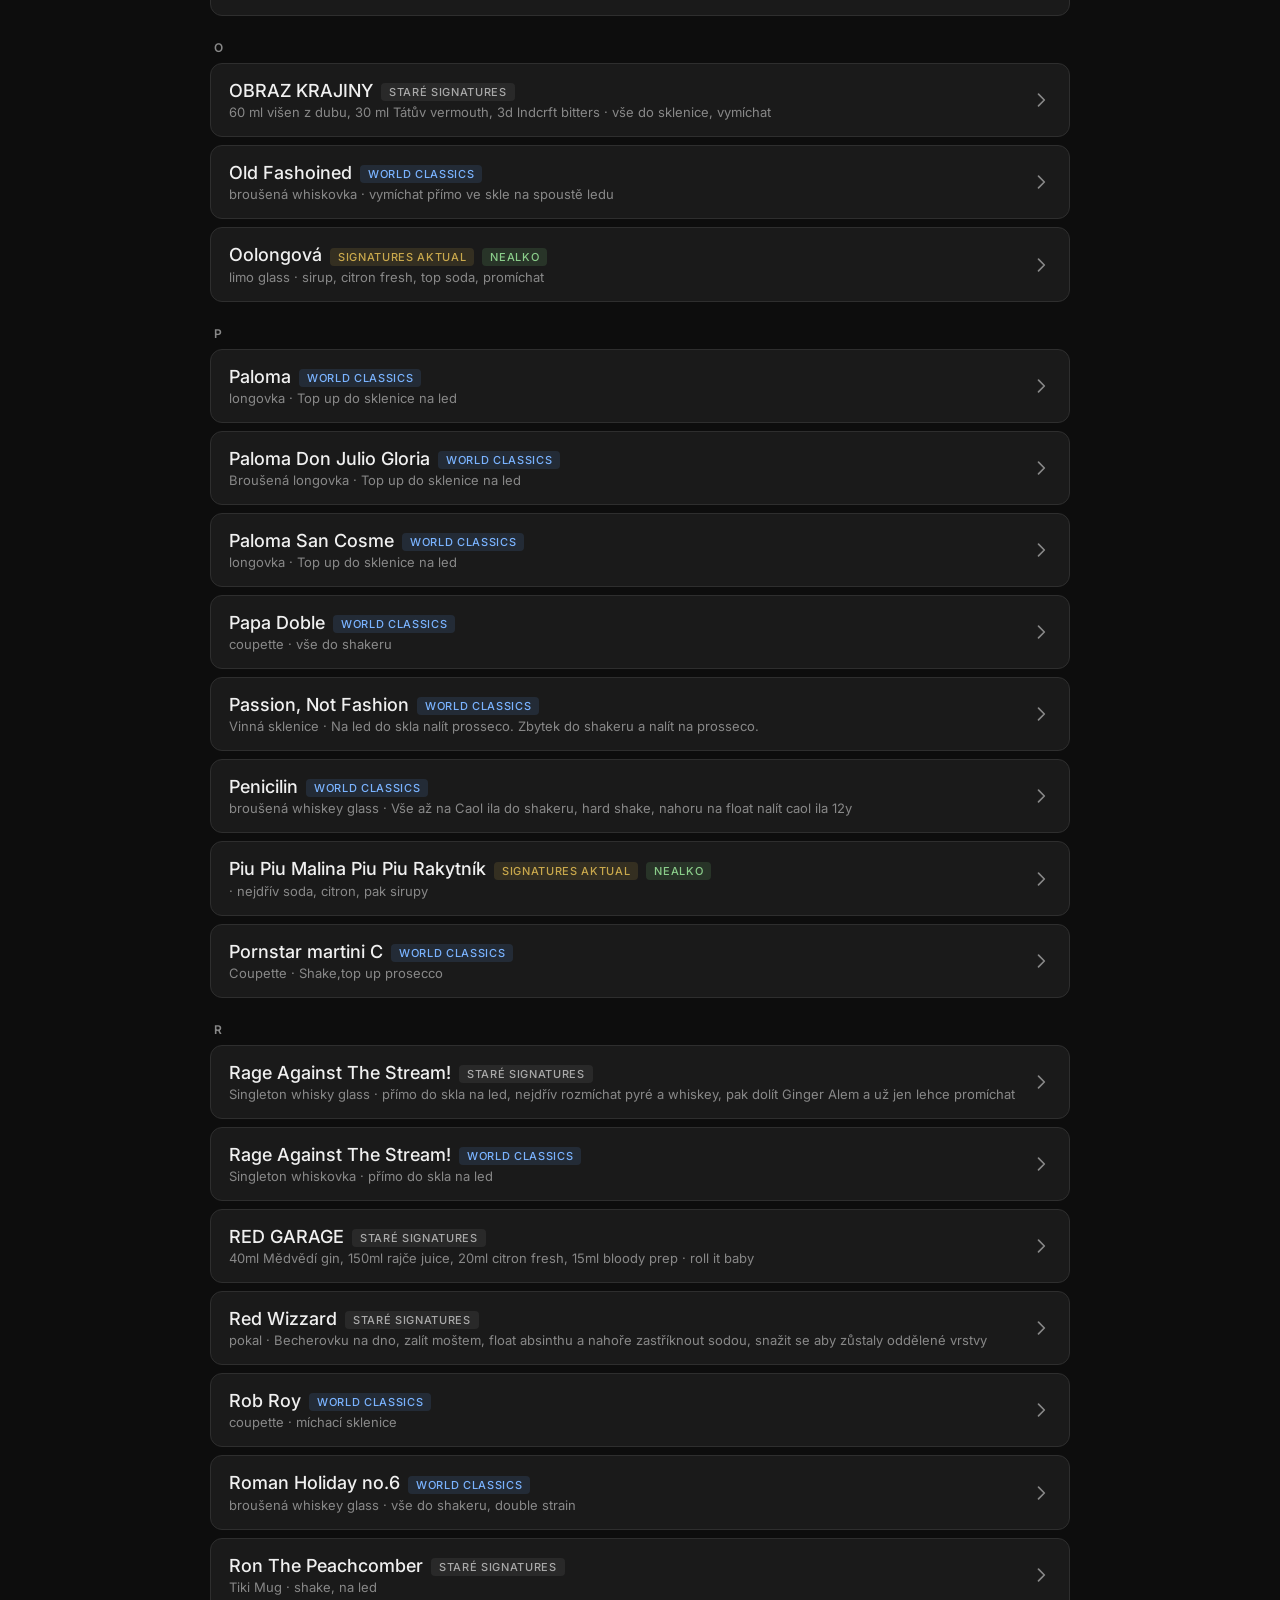
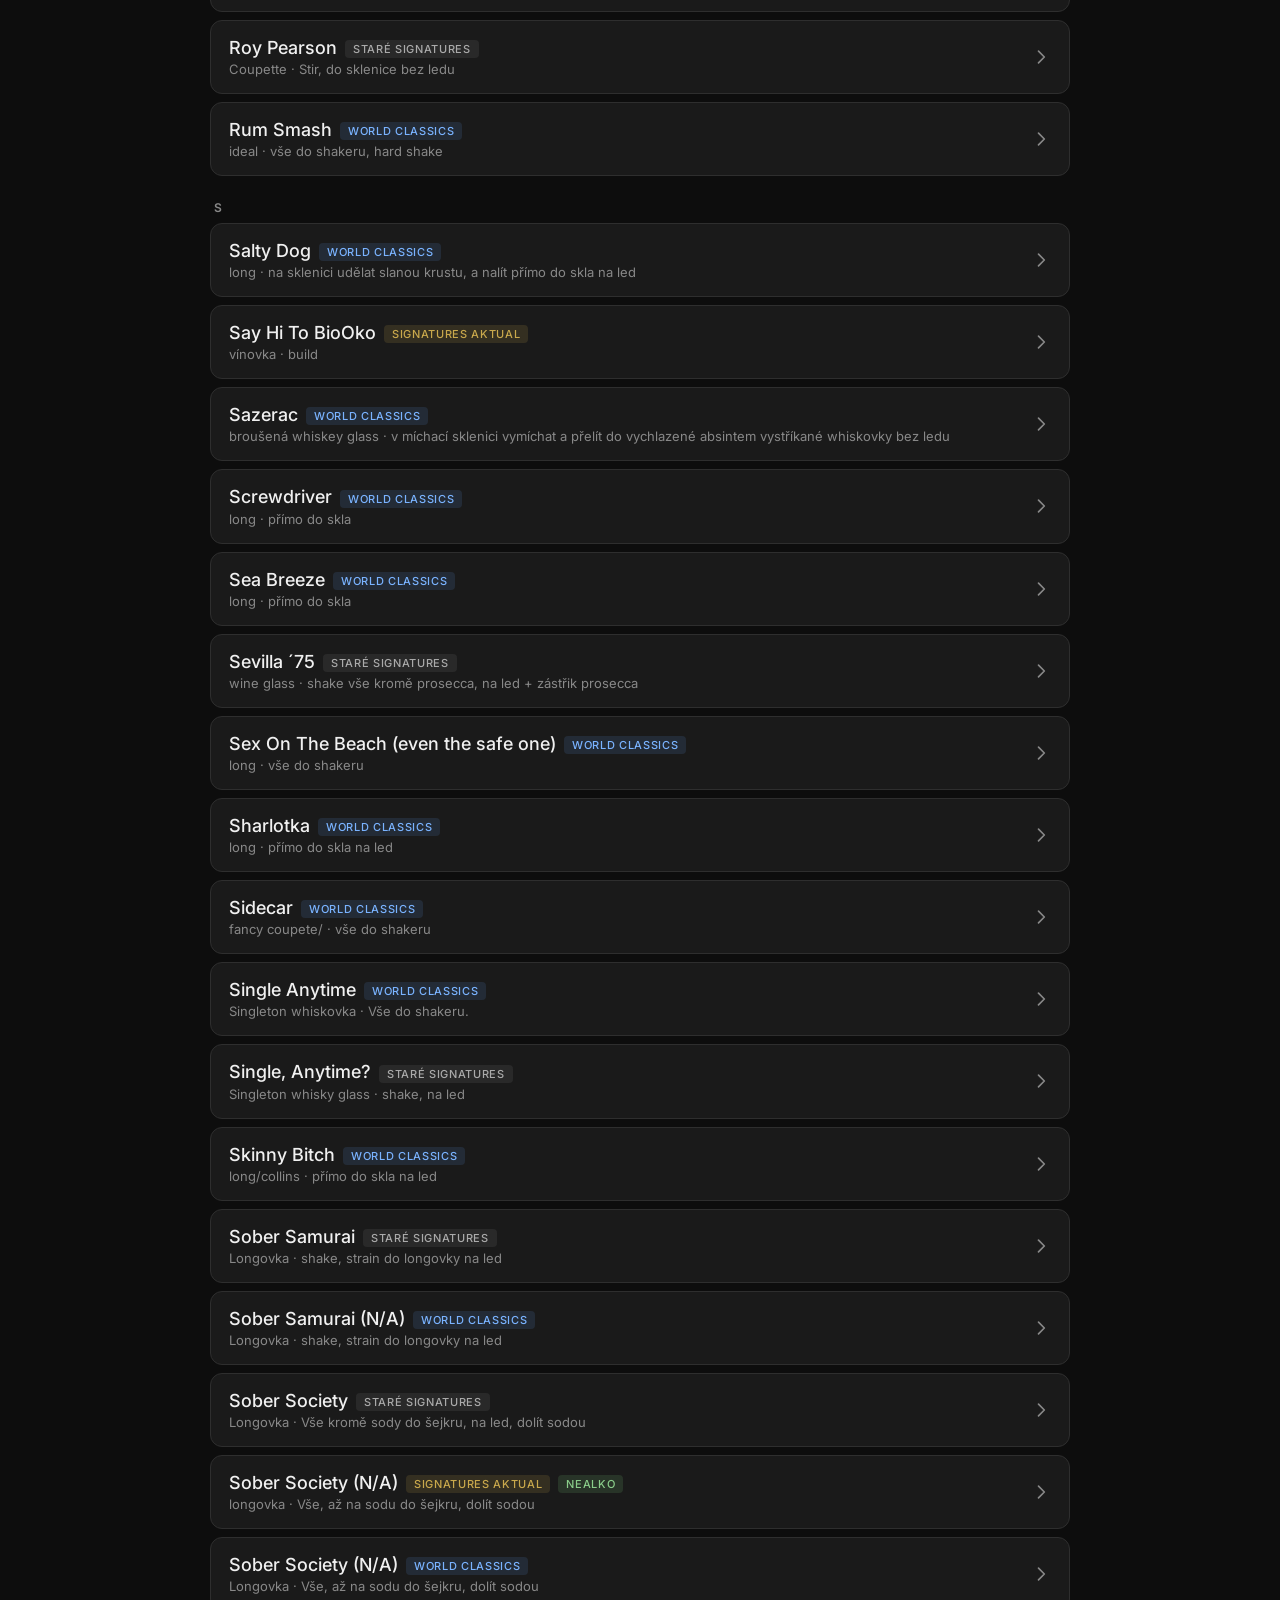
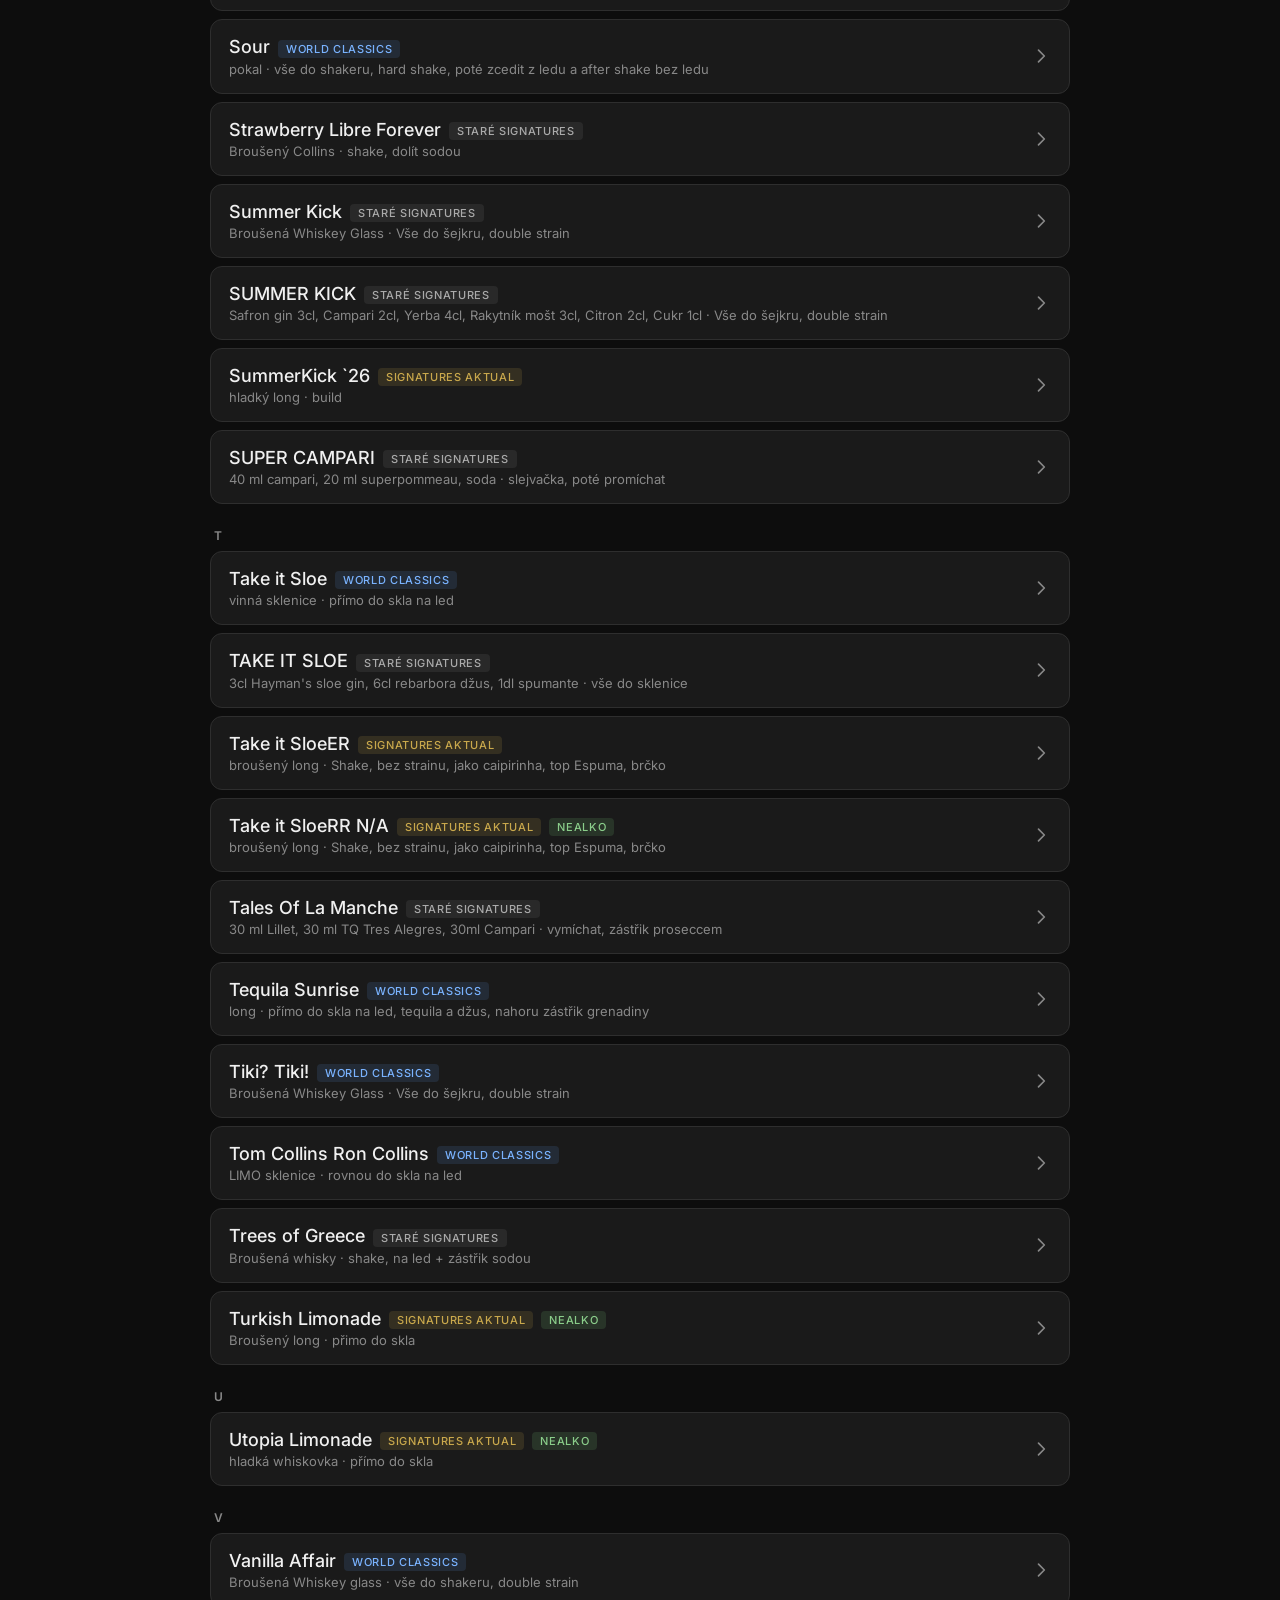
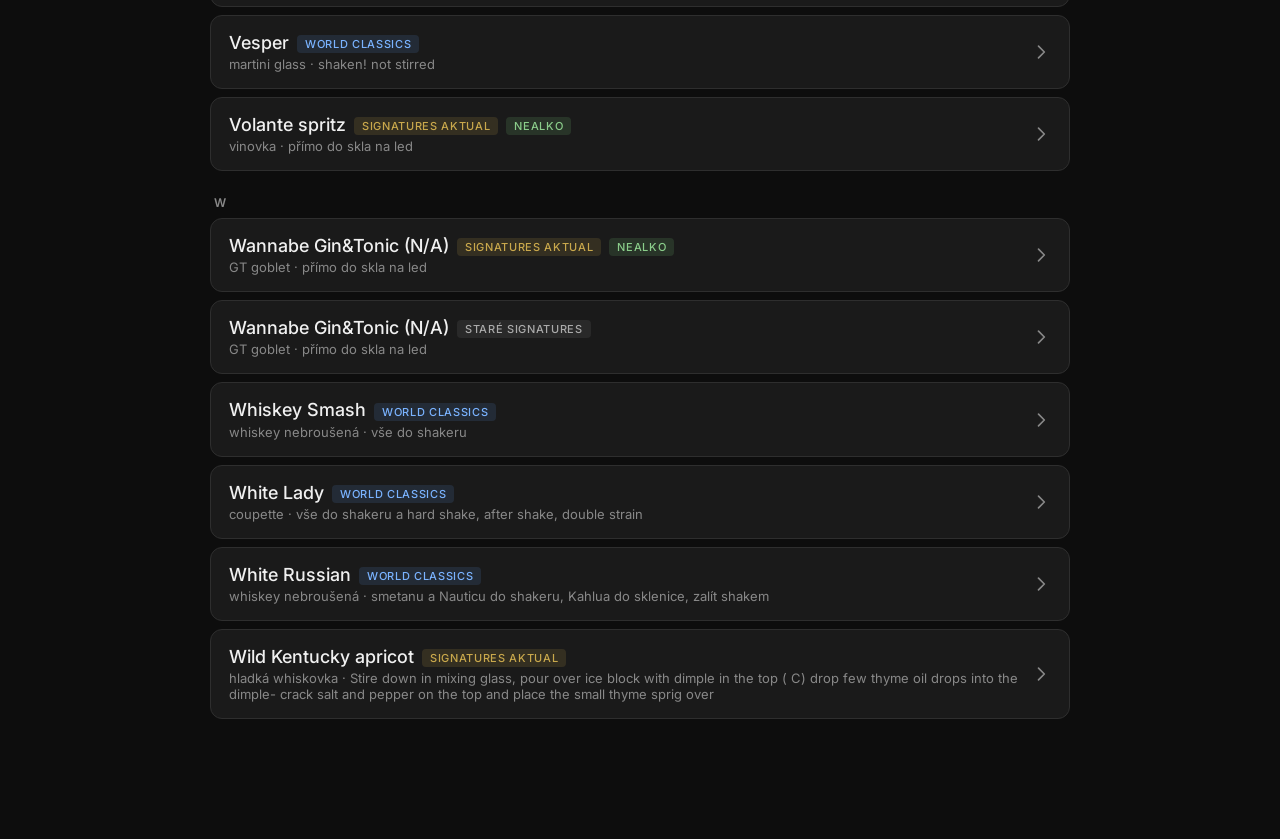
==== commit e0a1bb5c: "Add favicon and app icons from new book logo Generates favicon-16/32, apple-touch-icon, and manifest" ====
--- a/index.html
+++ b/index.html
@@ -9,7 +9,9 @@
   <meta name="apple-mobile-web-app-capable" content="yes">
   <meta name="apple-mobile-web-app-status-bar-style" content="black-translucent">
   <meta name="apple-mobile-web-app-title" content="Kuchařka">
-  <link rel="apple-touch-icon" href="icons/icon-192.png">
+  <link rel="icon" type="image/png" sizes="32x32" href="icons/favicon-32.png">
+  <link rel="icon" type="image/png" sizes="16x16" href="icons/favicon-16.png">
+  <link rel="apple-touch-icon" href="icons/apple-touch-icon.png">
   <link rel="stylesheet" href="style.css">
 </head>
 <body>
--- a/style.css
+++ b/style.css
@@ -316,23 +316,23 @@
 }
 
 /* ── SETUP VIEW ── */
-#setup-view { display: none; padding: 16px 20px; }
+#setup-view { display: none; padding: 12px 16px; }
 
 .setup-filter {
   display: flex;
   flex-wrap: wrap;
   gap: 6px;
-  margin-bottom: 16px;
-  padding-bottom: 14px;
+  margin-bottom: 10px;
+  padding-bottom: 10px;
   border-bottom: 1px solid var(--border);
 }
 .setup-chip {
-  padding: 6px 12px;
-  border-radius: 16px;
+  padding: 5px 11px;
+  border-radius: 14px;
   background: var(--surface);
   border: 1px solid var(--border);
   color: var(--muted);
-  font-size: 13px;
+  font-size: 12px;
   font-family: var(--sans);
   cursor: pointer;
   transition: all .15s;
@@ -345,57 +345,130 @@
 }
 
 .setup-summary {
-  font-size: 12px;
+  display: flex;
+  align-items: center;
+  justify-content: space-between;
+  font-size: 11px;
   color: var(--muted);
   letter-spacing: .04em;
-  margin-bottom: 12px;
-  padding-left: 4px;
-}
-
-.setup-row {
+  margin-bottom: 8px;
+  padding: 0 2px;
+}
+.setup-reset {
+  background: none;
+  border: 1px solid var(--border);
+  color: var(--muted);
+  font-family: var(--sans);
+  font-size: 11px;
+  padding: 4px 10px;
+  border-radius: 6px;
+  cursor: pointer;
+  transition: all .15s;
+}
+.setup-reset:hover { color: var(--text); border-color: var(--accent); }
+
+.setup-grid {
+  display: grid;
+  grid-template-columns: repeat(auto-fill, minmax(220px, 1fr));
+  gap: 6px;
+  align-items: start;
+}
+
+.setup-item {
   background: var(--surface);
   border: 1px solid var(--border);
-  border-radius: var(--radius);
-  margin-bottom: 6px;
-  cursor: pointer;
+  border-radius: 8px;
+  overflow: hidden;
   transition: border-color .15s;
 }
-.setup-row:hover { border-color: var(--accent); }
-.setup-row-header {
-  display: flex;
-  align-items: center;
-  justify-content: space-between;
-  padding: 12px 16px;
-}
-.setup-name { font-size: 16px; font-weight: 500; }
+.setup-item:hover { border-color: rgba(201,168,76,.4); }
+.setup-item.checked { background: rgba(0,0,0,.2); border-color: var(--border); }
+
+.setup-item-row {
+  display: flex;
+  align-items: stretch;
+  min-height: 36px;
+}
+.setup-half-check {
+  flex: 1;
+  display: flex;
+  align-items: center;
+  gap: 9px;
+  padding: 8px 8px 8px 10px;
+  cursor: pointer;
+  min-width: 0;
+}
+.setup-half-check:hover { background: rgba(255,255,255,.02); }
+.setup-half-expand {
+  display: flex;
+  align-items: center;
+  gap: 5px;
+  padding: 8px 10px;
+  cursor: pointer;
+  color: var(--muted);
+  flex-shrink: 0;
+  border-left: 1px solid var(--border);
+}
+.setup-half-expand:hover { background: rgba(201,168,76,.06); color: var(--text); }
+
+.setup-check {
+  width: 15px;
+  height: 15px;
+  border: 1.5px solid var(--border);
+  border-radius: 3px;
+  background: var(--bg);
+  flex-shrink: 0;
+  position: relative;
+  transition: all .15s;
+  display: inline-block;
+}
+.setup-check.on {
+  background: var(--accent);
+  border-color: var(--accent);
+}
+.setup-check.on::after {
+  content: '';
+  position: absolute;
+  left: 4px;
+  top: 1px;
+  width: 4px;
+  height: 8px;
+  border: solid #0d0d0d;
+  border-width: 0 2px 2px 0;
+  transform: rotate(45deg);
+}
+.setup-name {
+  font-size: 13px;
+  line-height: 1.3;
+  flex: 1;
+  min-width: 0;
+  word-break: break-word;
+}
 .setup-count {
-  font-size: 12px;
-  color: var(--accent);
-  font-weight: 500;
-  letter-spacing: .04em;
-  flex-shrink: 0;
-  margin-left: 12px;
+  font-size: 11px;
+  color: var(--muted);
+  font-weight: 500;
+}
+.setup-chevron { transition: transform .2s; flex-shrink: 0; }
+.setup-item.open .setup-chevron { transform: rotate(180deg); }
+.setup-item.open .setup-half-expand { color: var(--accent); }
+.setup-item.checked .setup-name {
+  color: var(--muted);
+  text-decoration: line-through;
 }
 .setup-drinks {
   display: none;
-  padding: 0 16px 14px;
+  padding: 4px 12px 10px;
   border-top: 1px solid var(--border);
-  margin-top: 2px;
-}
-.setup-row.open .setup-drinks { display: block; }
+}
+.setup-item.open .setup-drinks { display: block; }
 .setup-drink {
-  font-size: 13px;
-  color: var(--muted);
-  padding: 6px 0;
-  padding-left: 14px;
-  position: relative;
-}
-.setup-drink::before {
-  content: '·';
-  position: absolute;
-  left: 4px;
-  color: var(--accent);
-}
+  font-size: 11px;
+  color: var(--muted);
+  padding: 3px 0;
+  line-height: 1.3;
+}
+.setup-drink::before { content: '· '; color: var(--accent); }
 
 /* ── BOTTOM NAV ── */
 .bottom-nav {
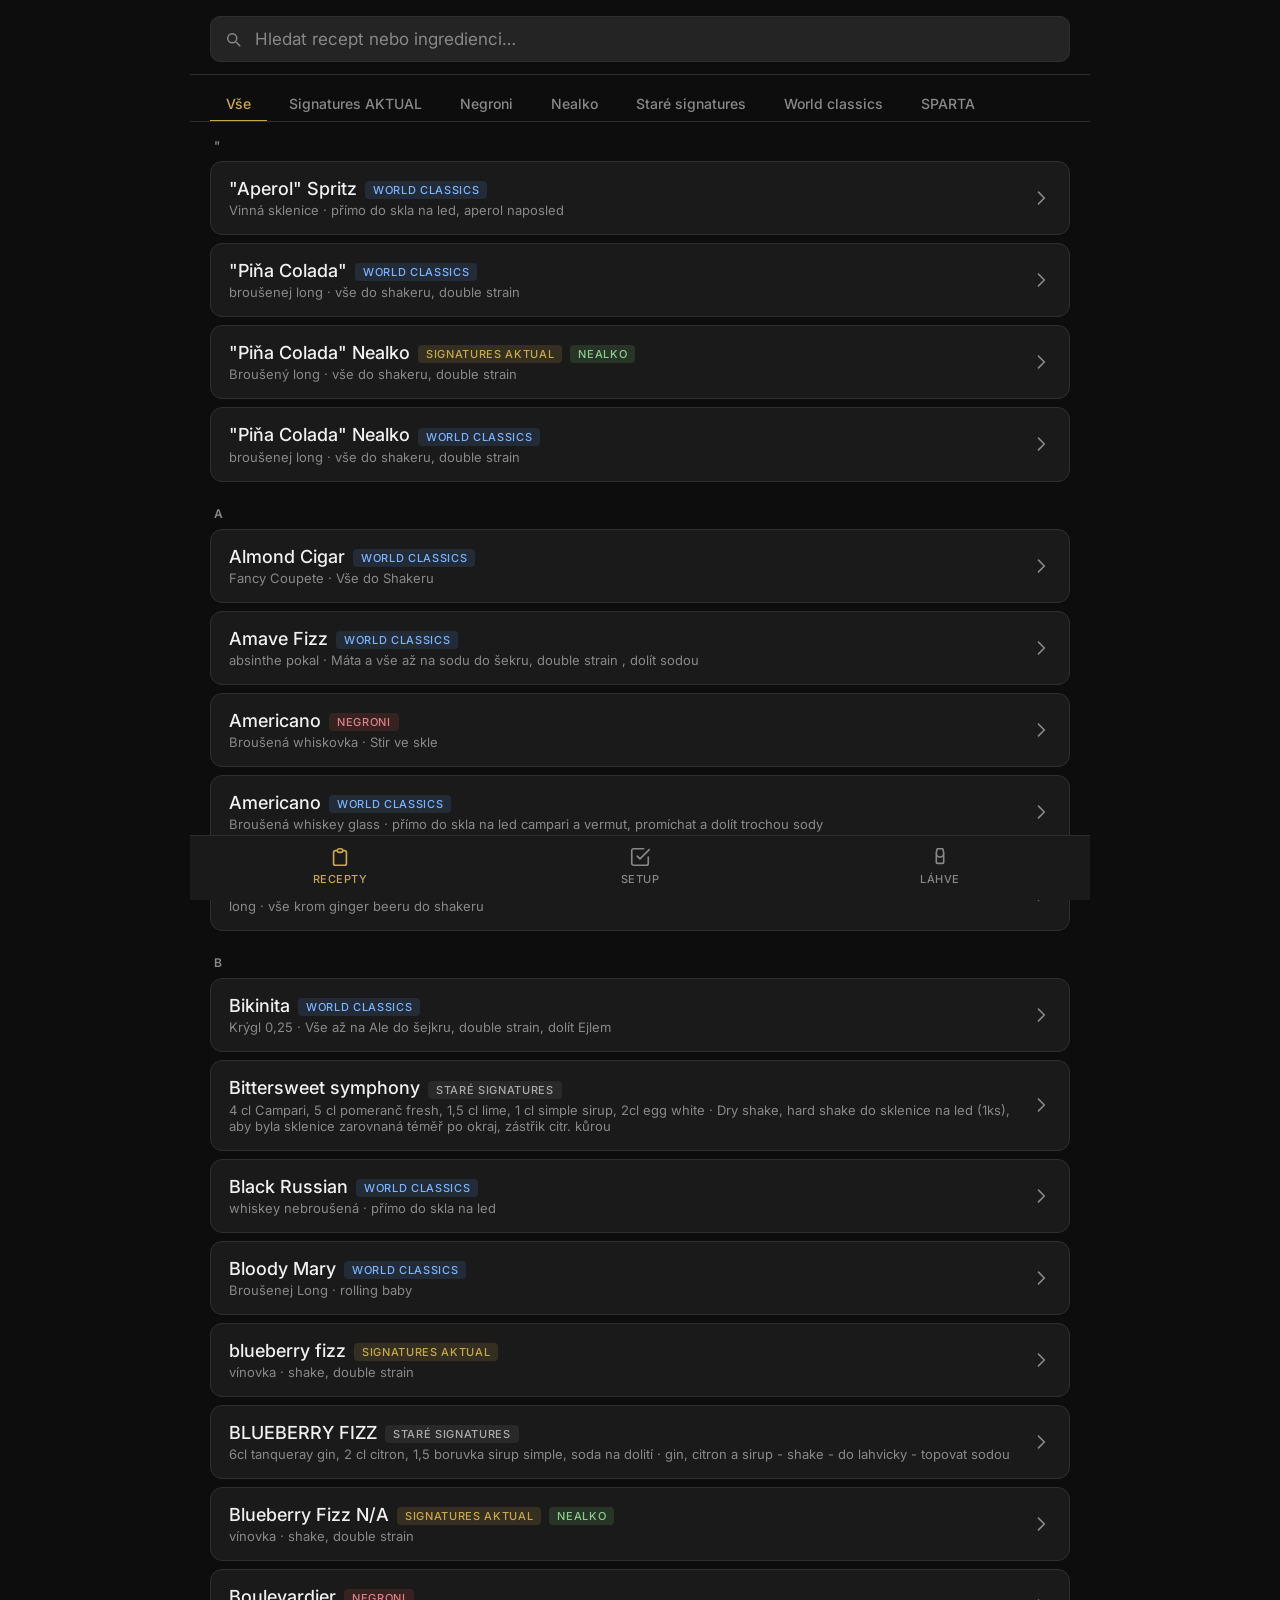
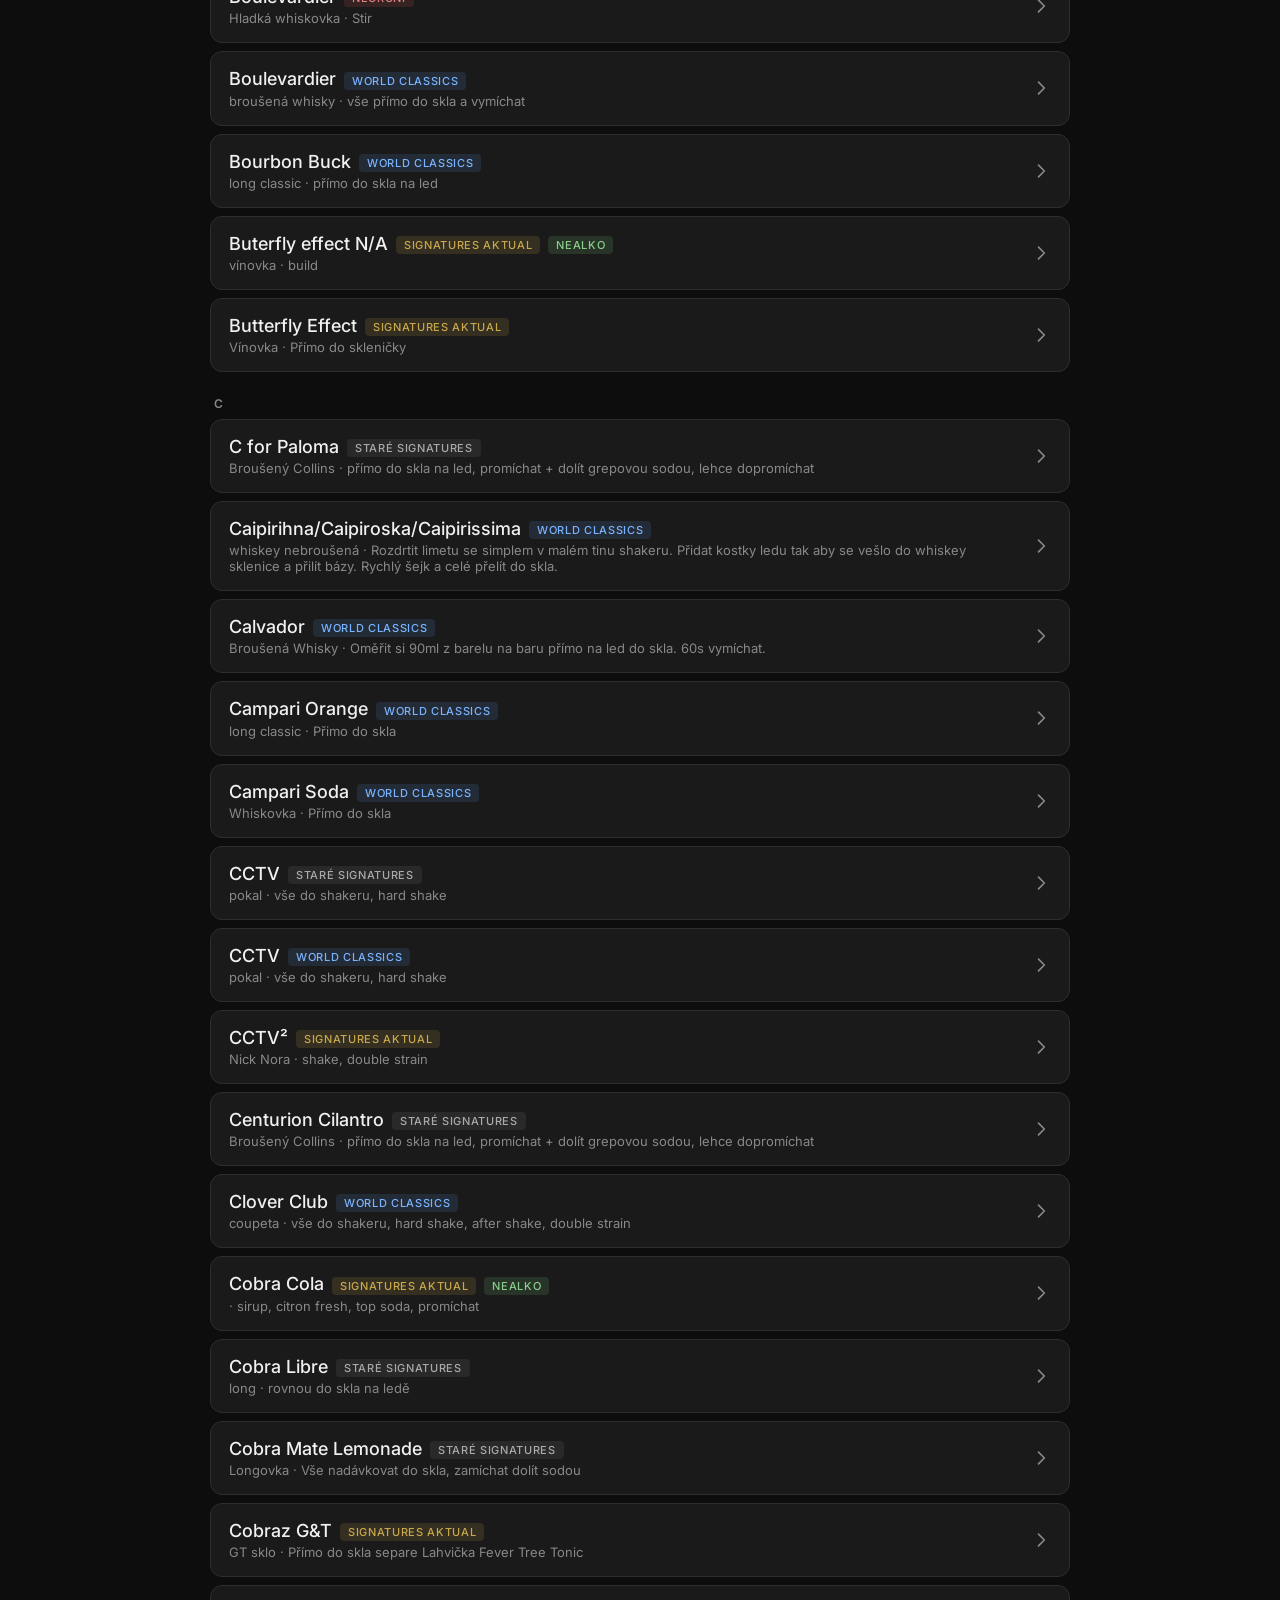
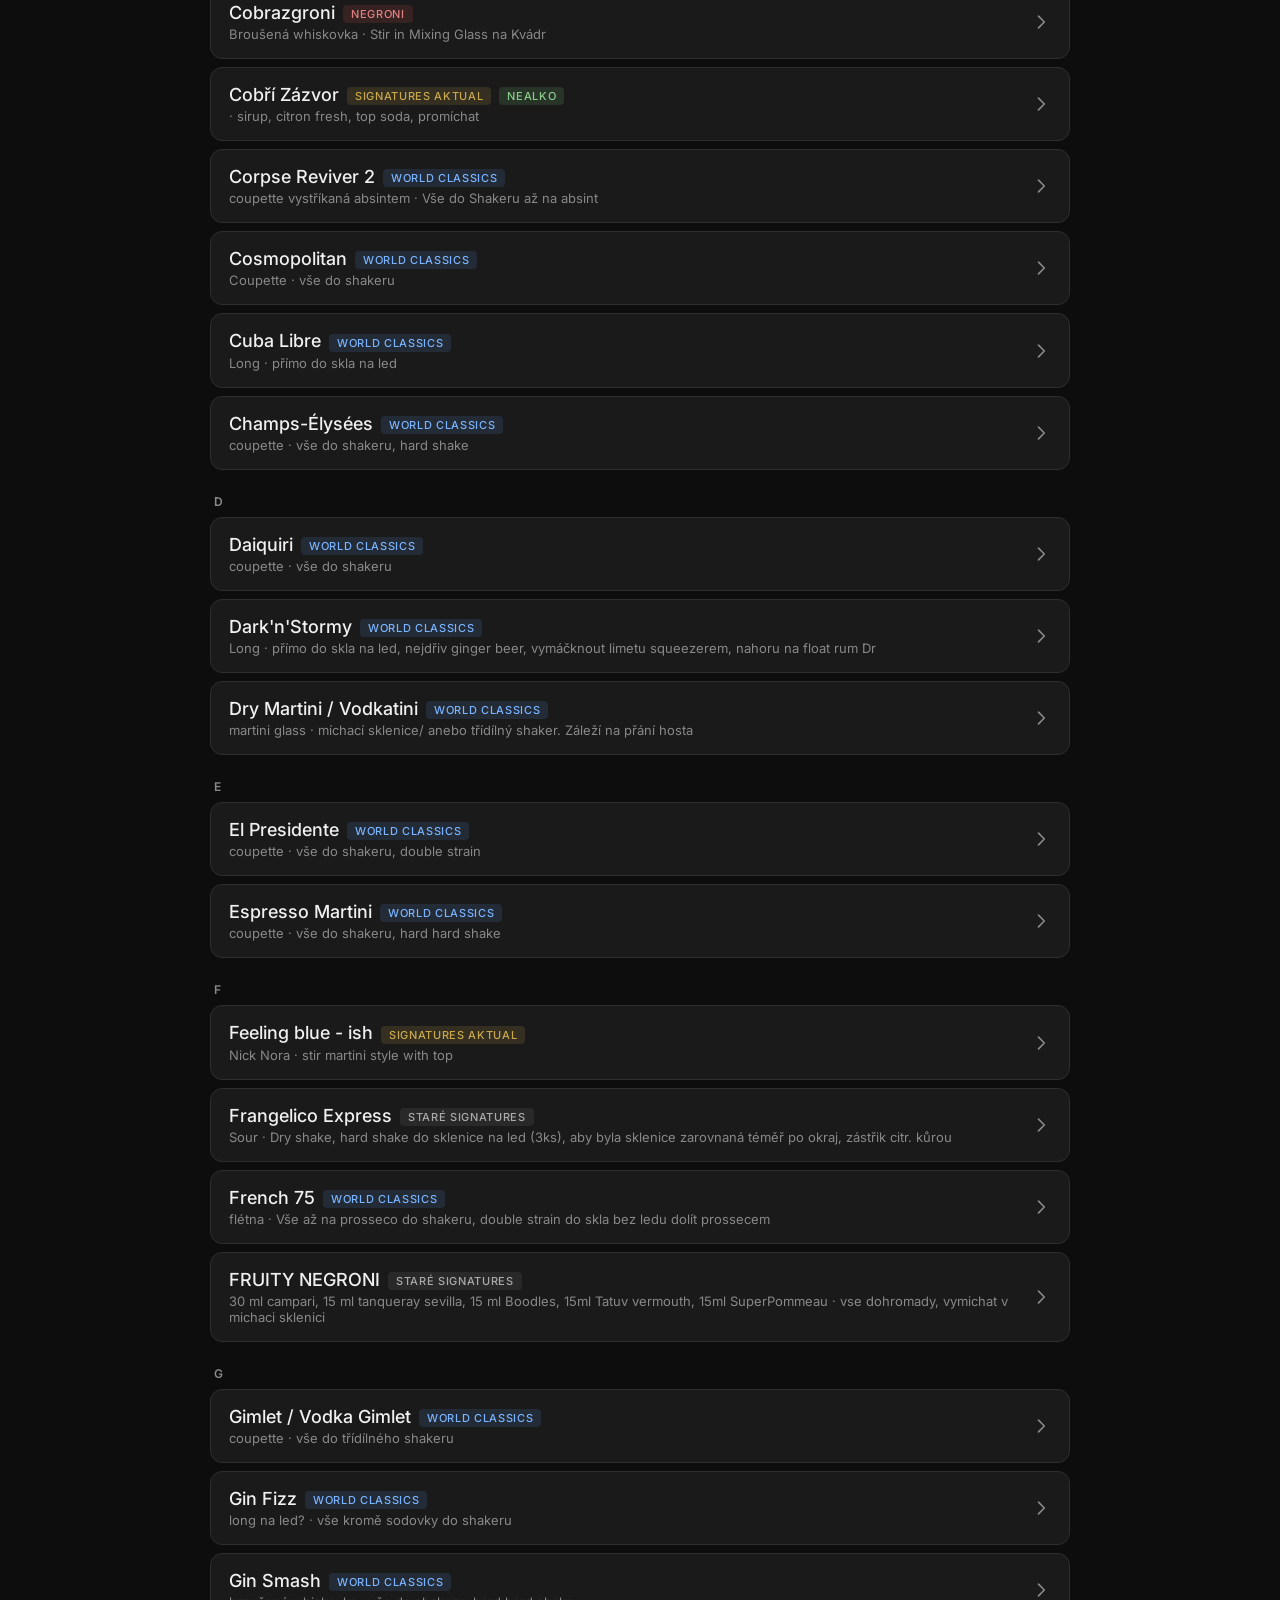
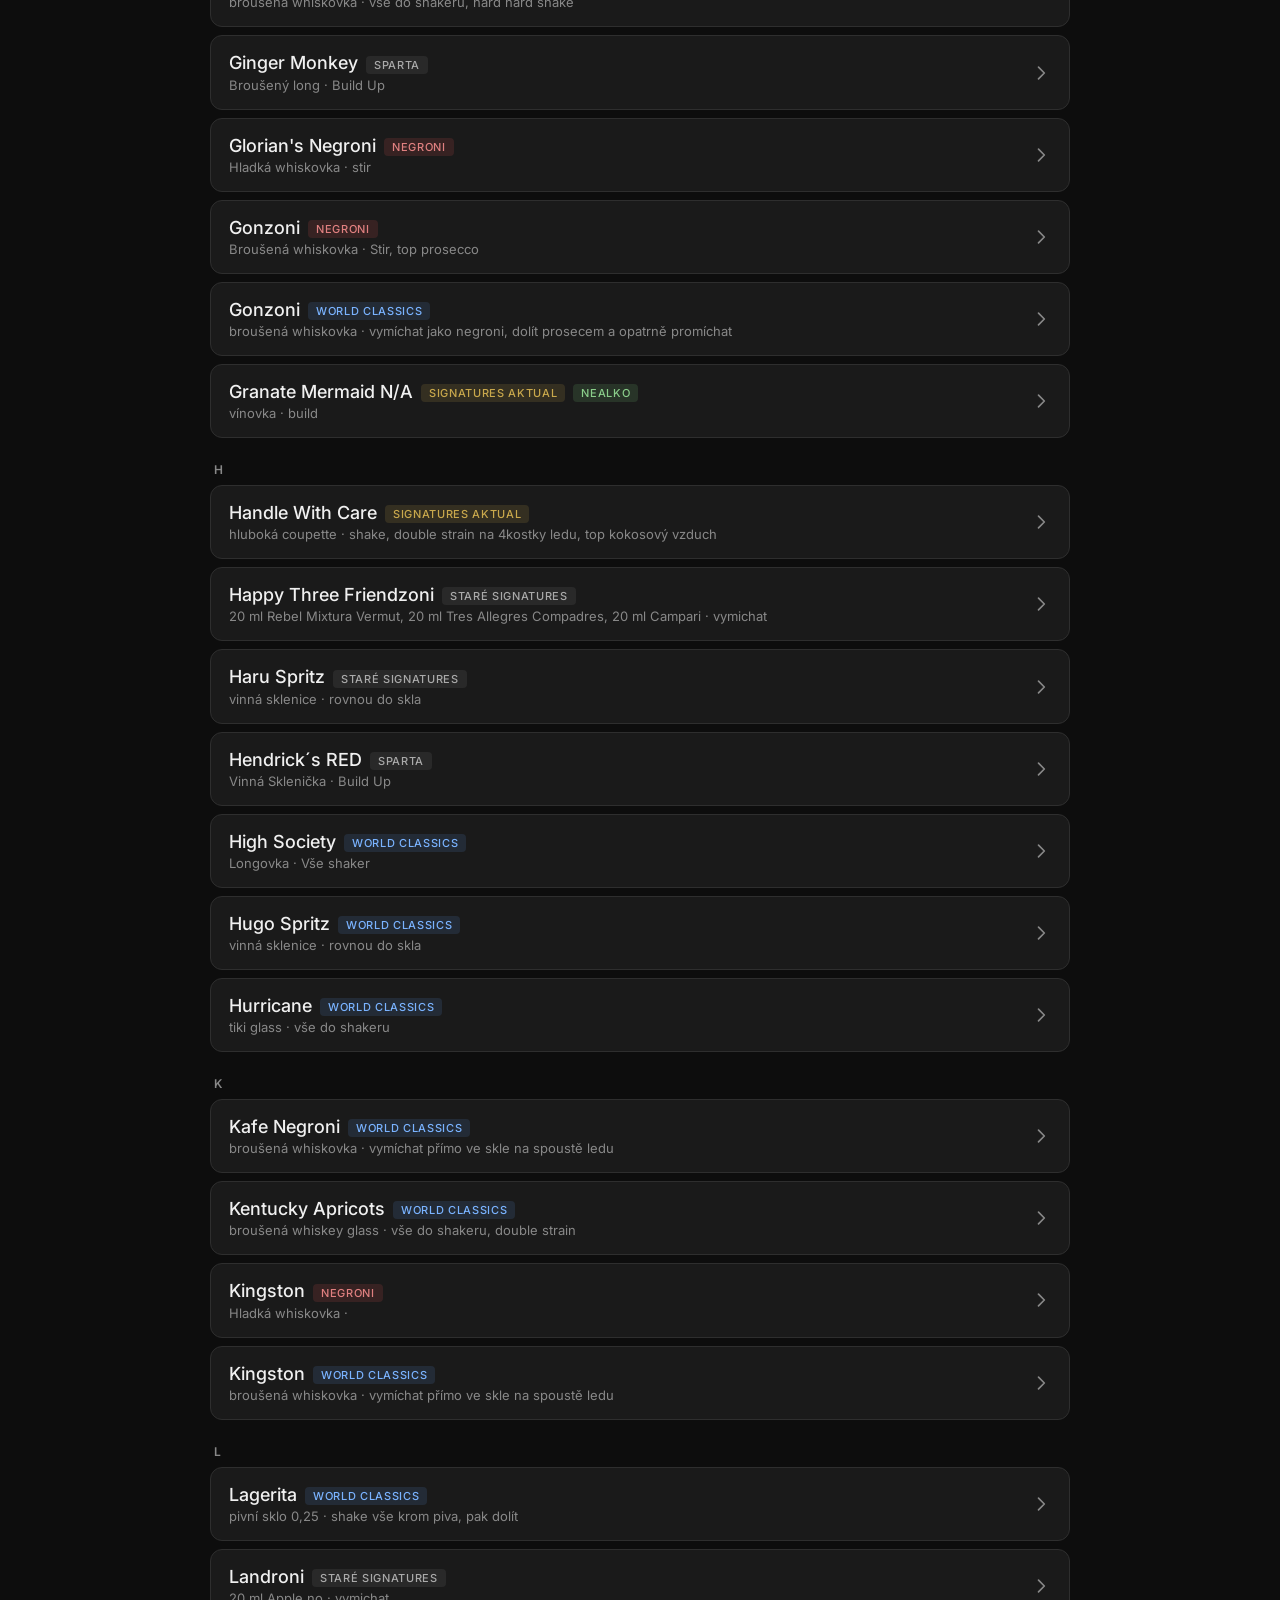
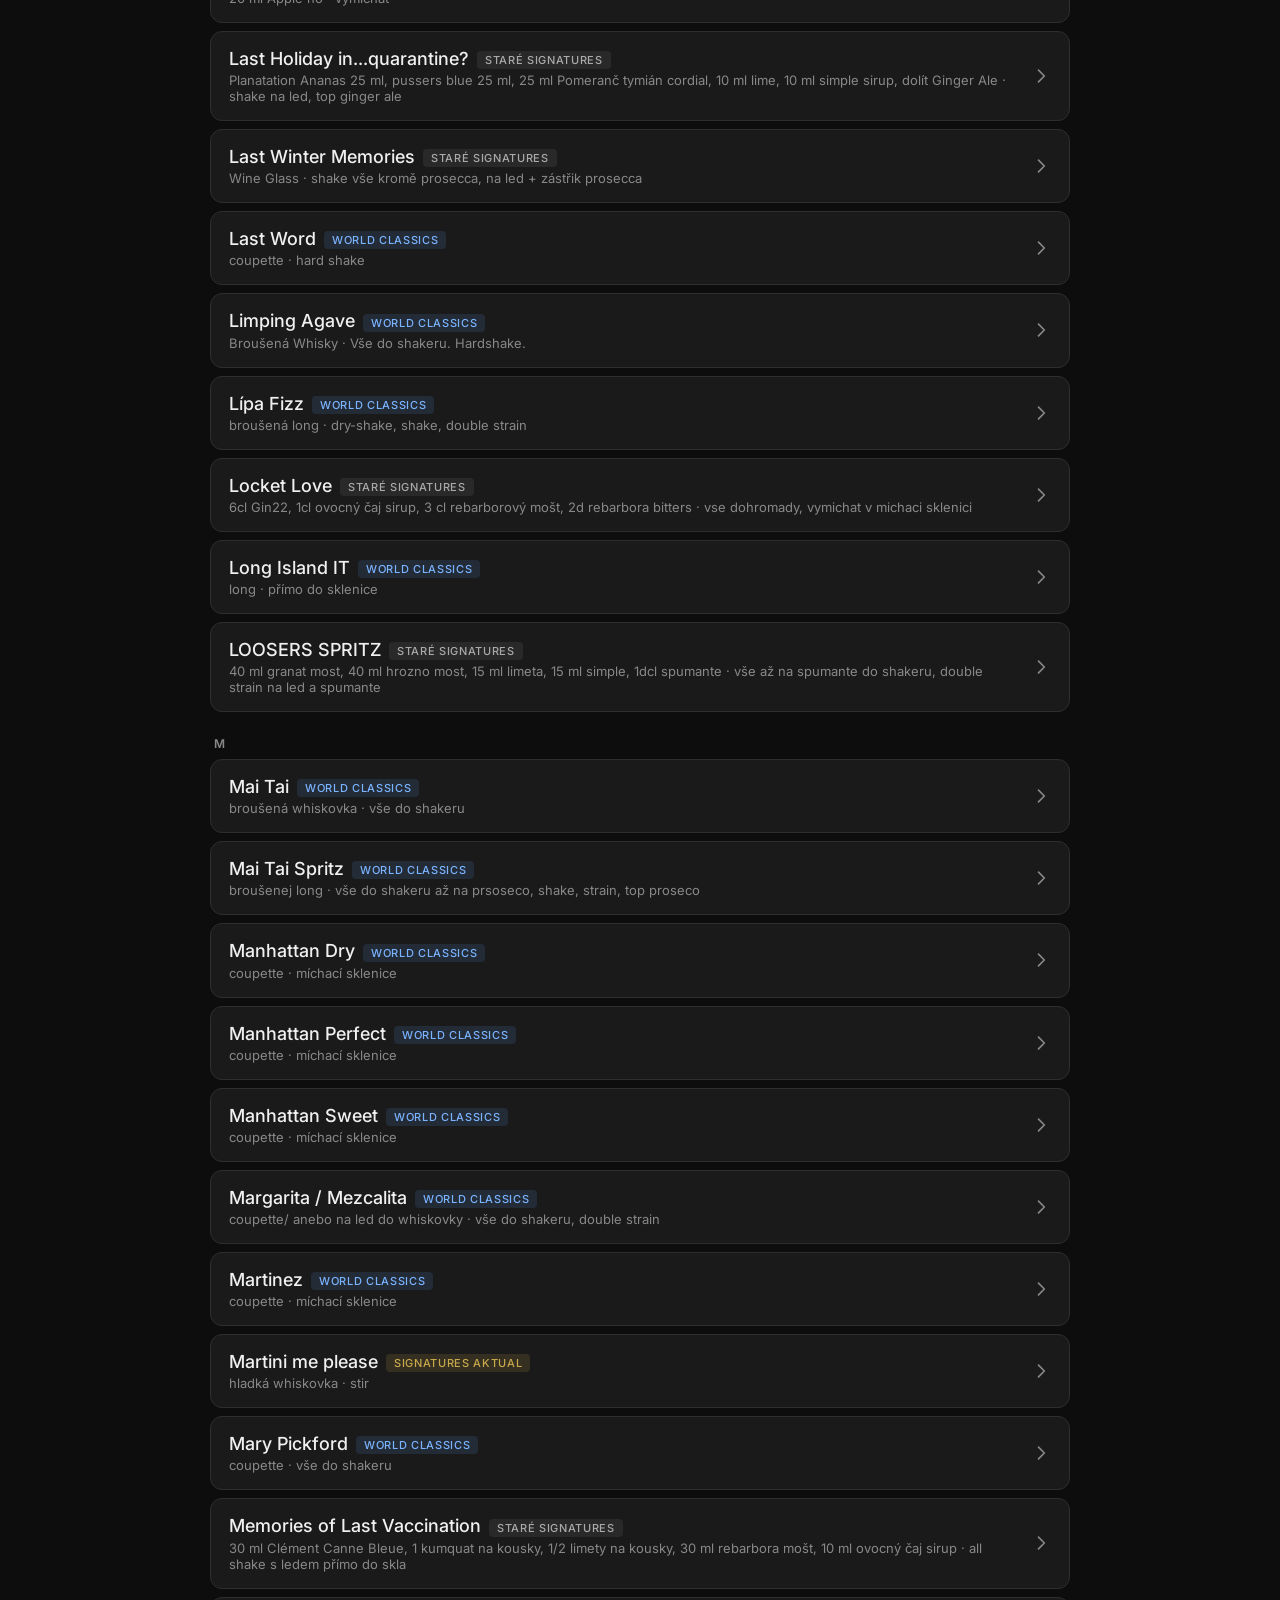
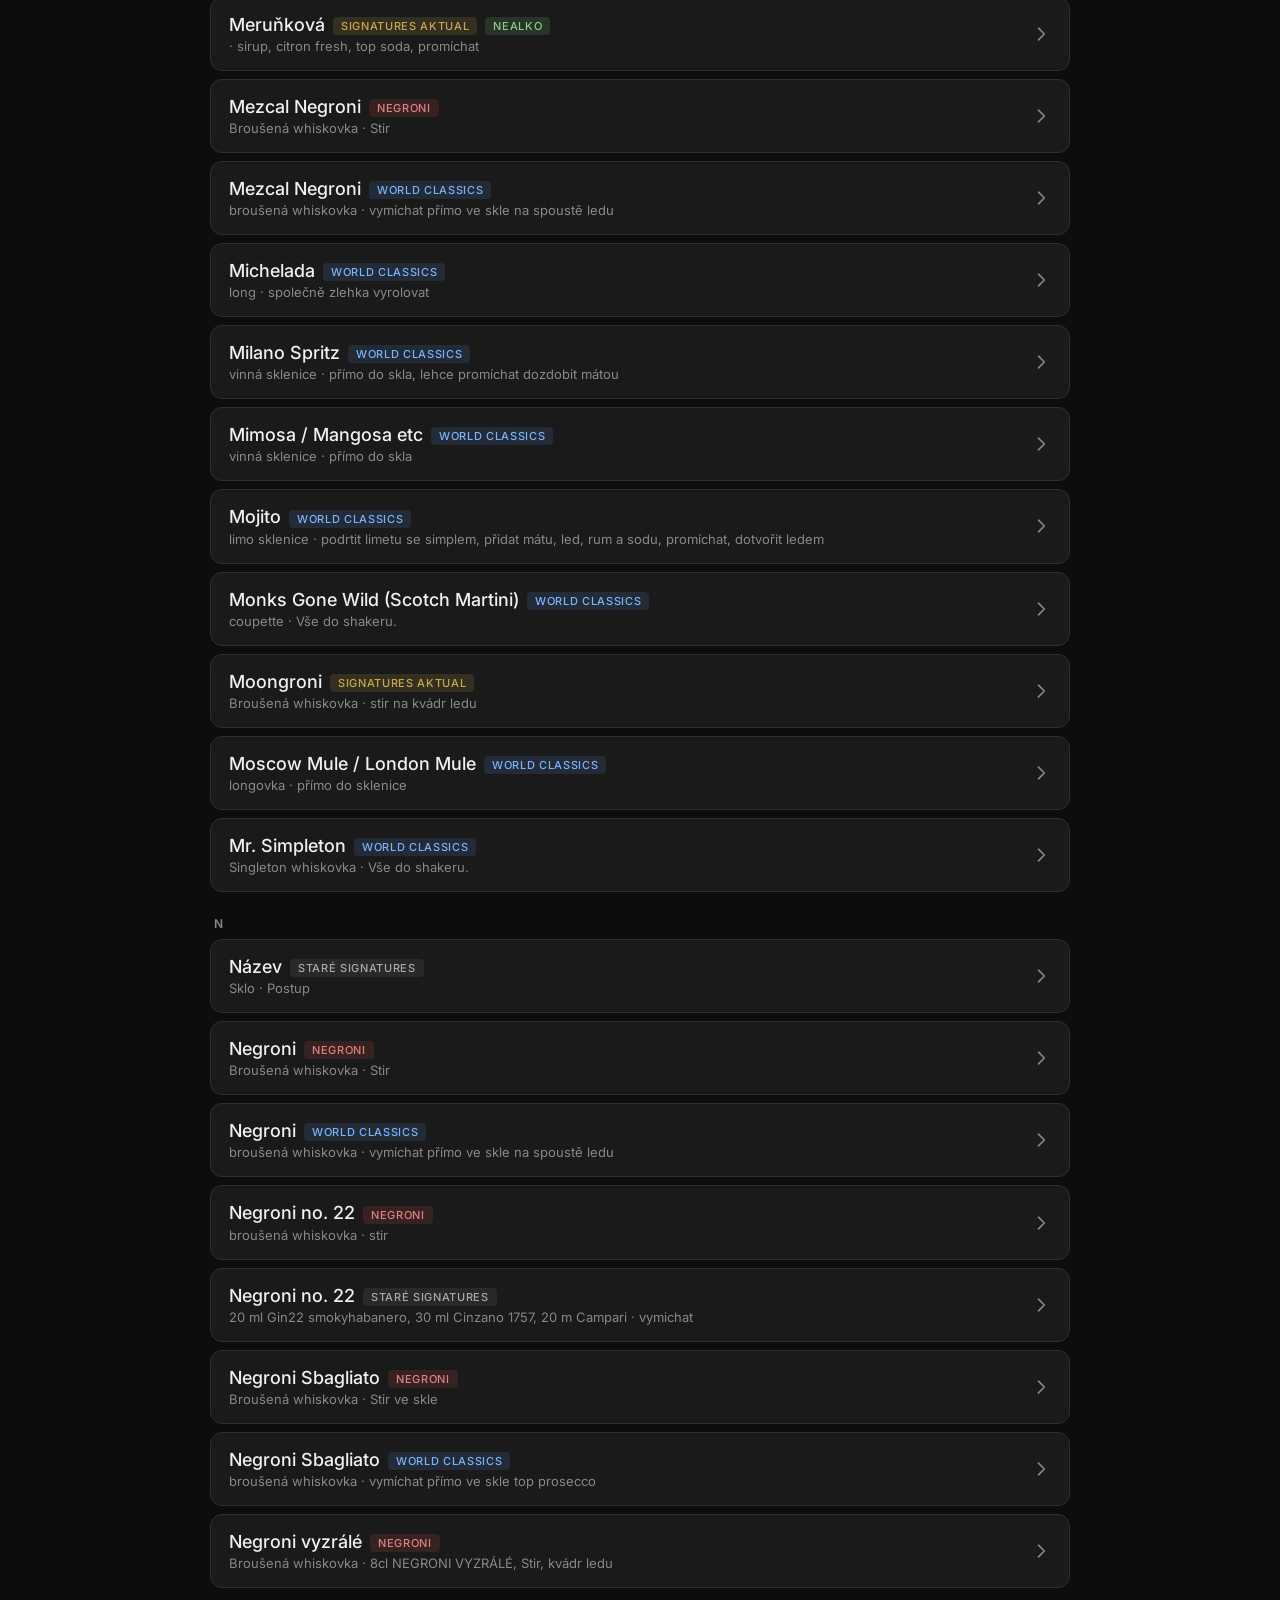
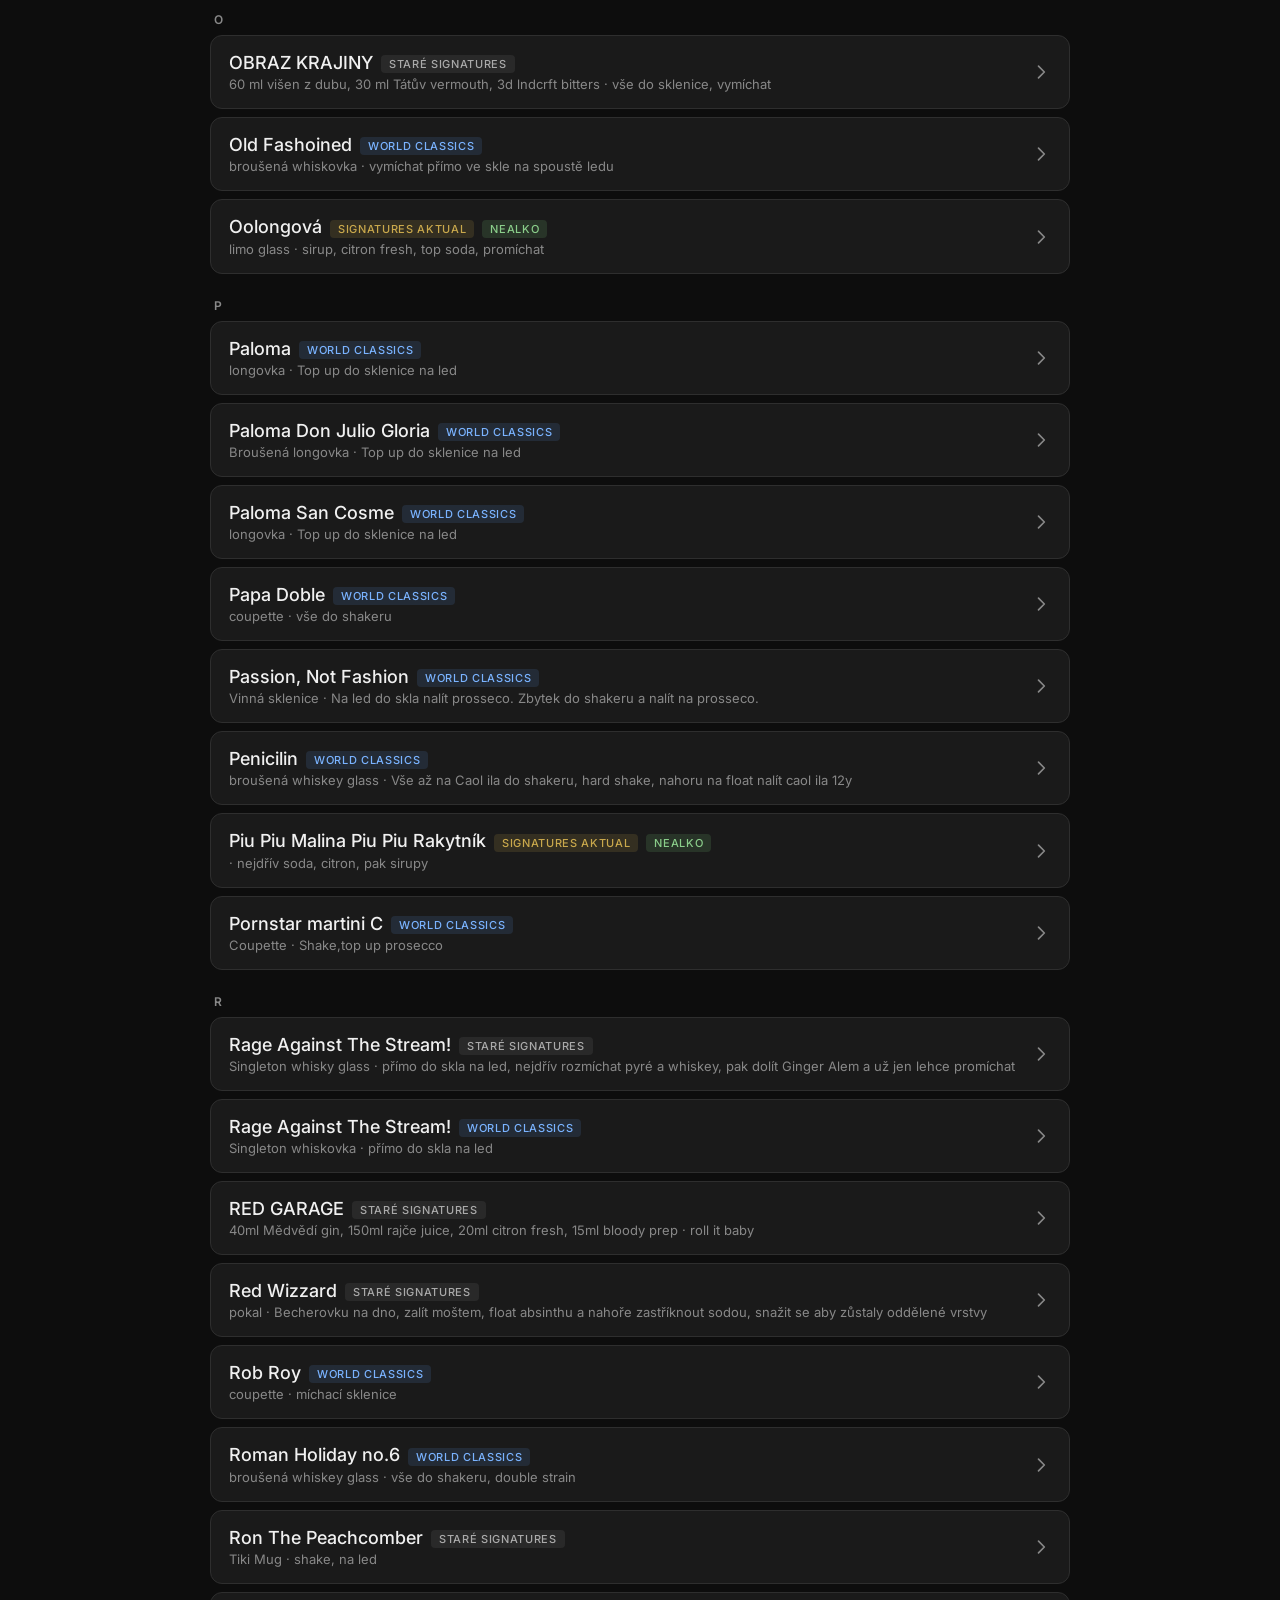
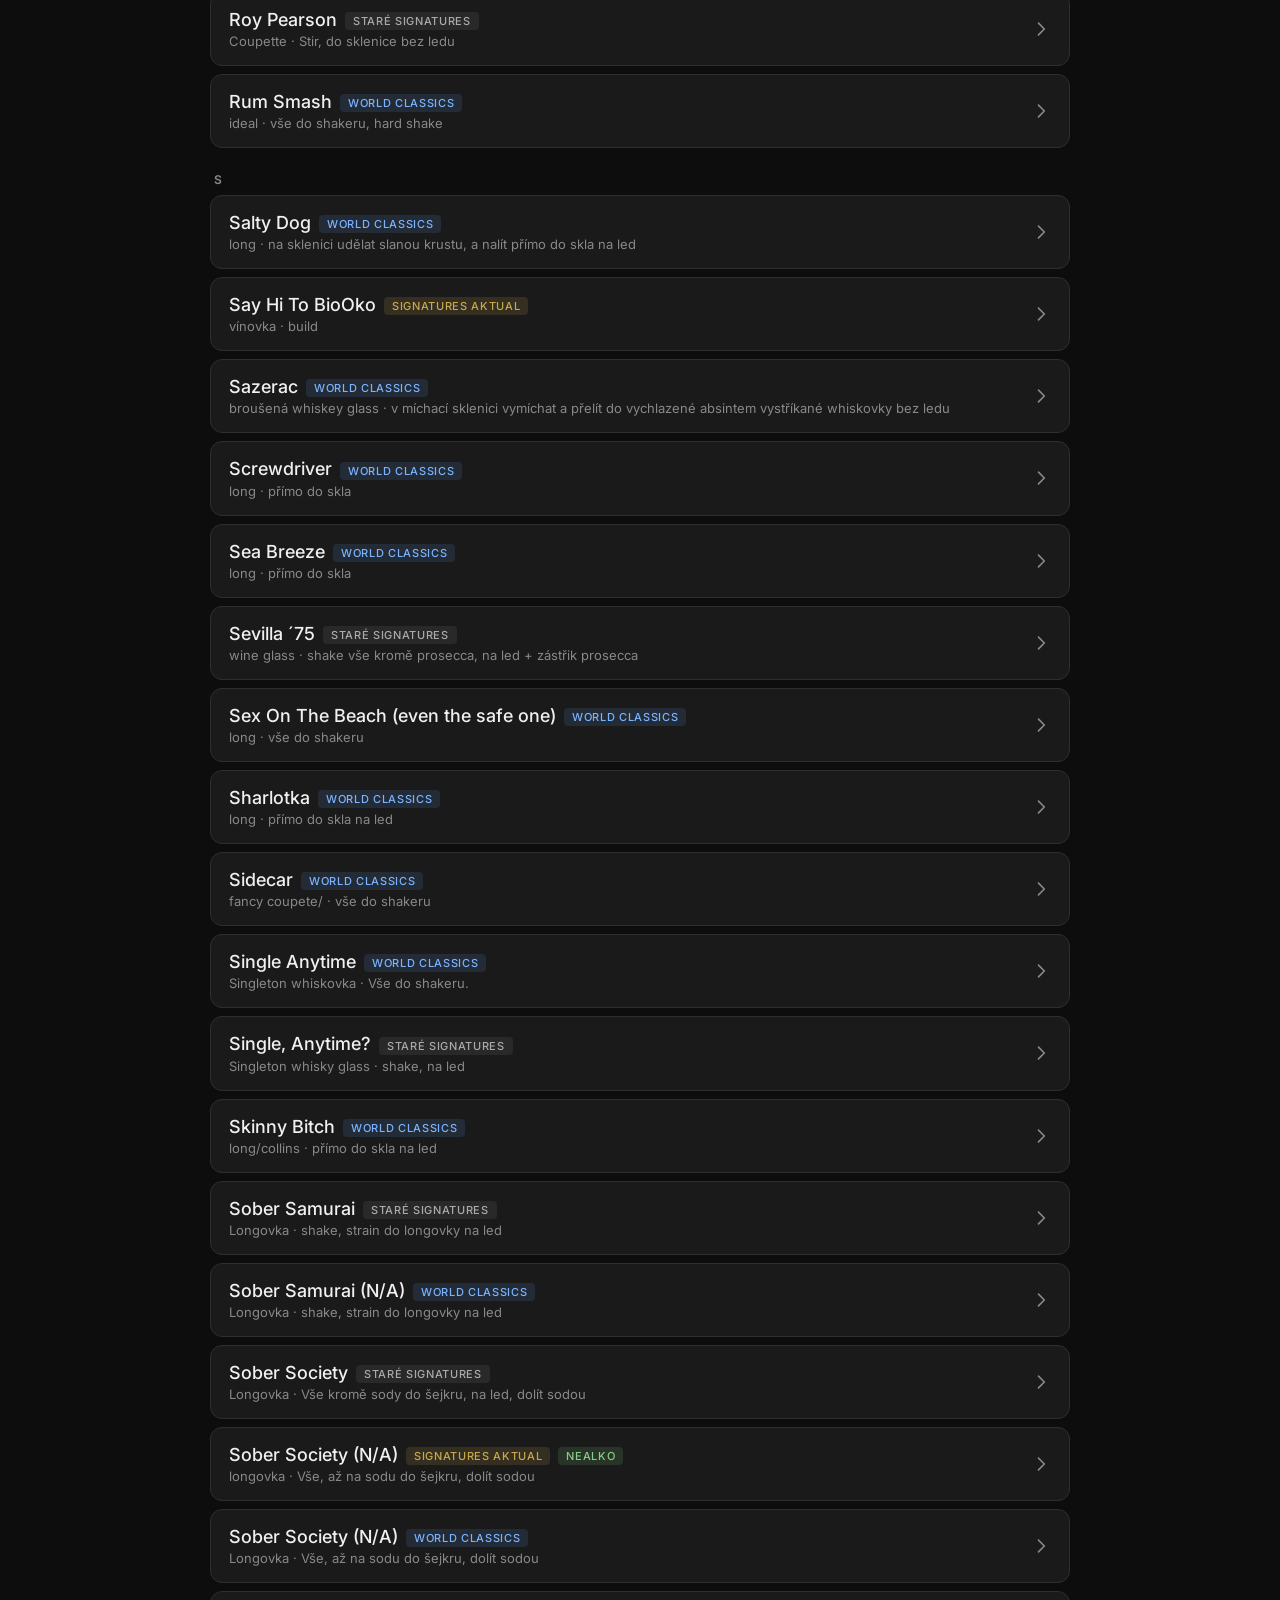
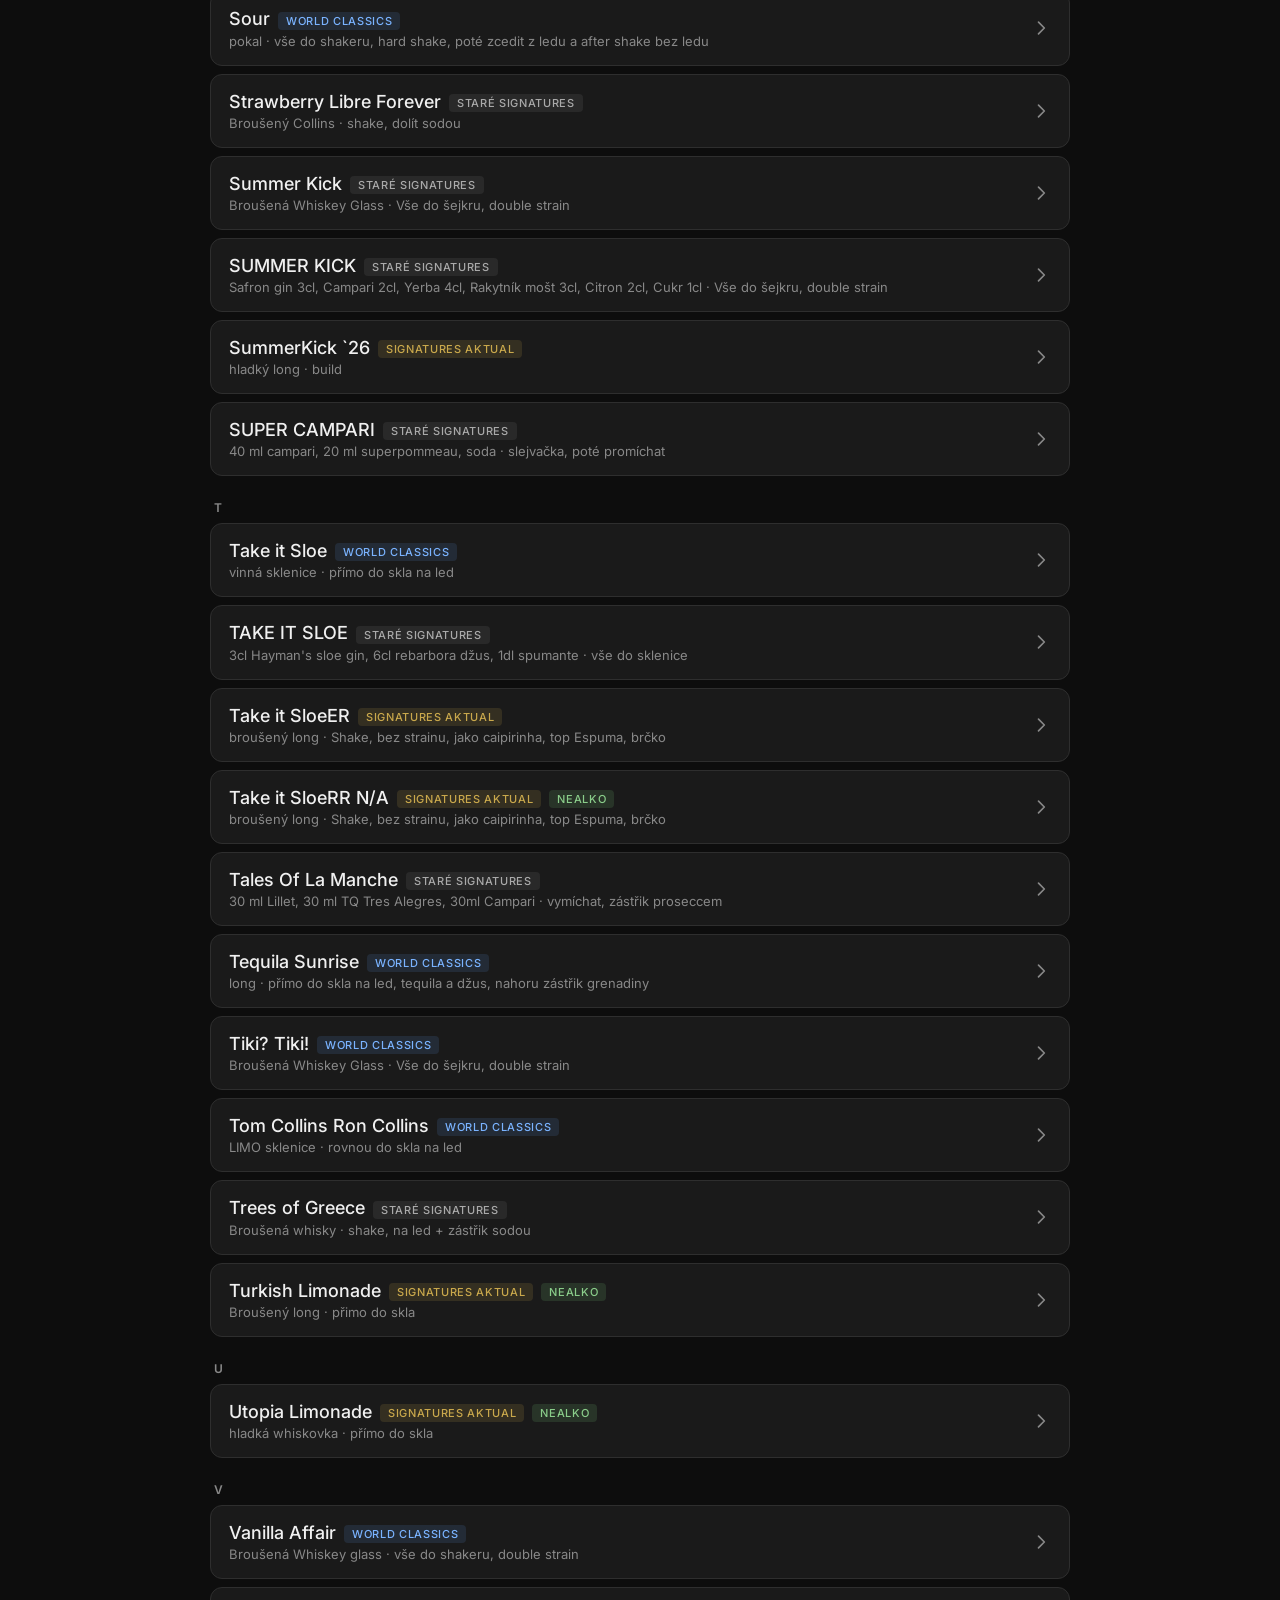
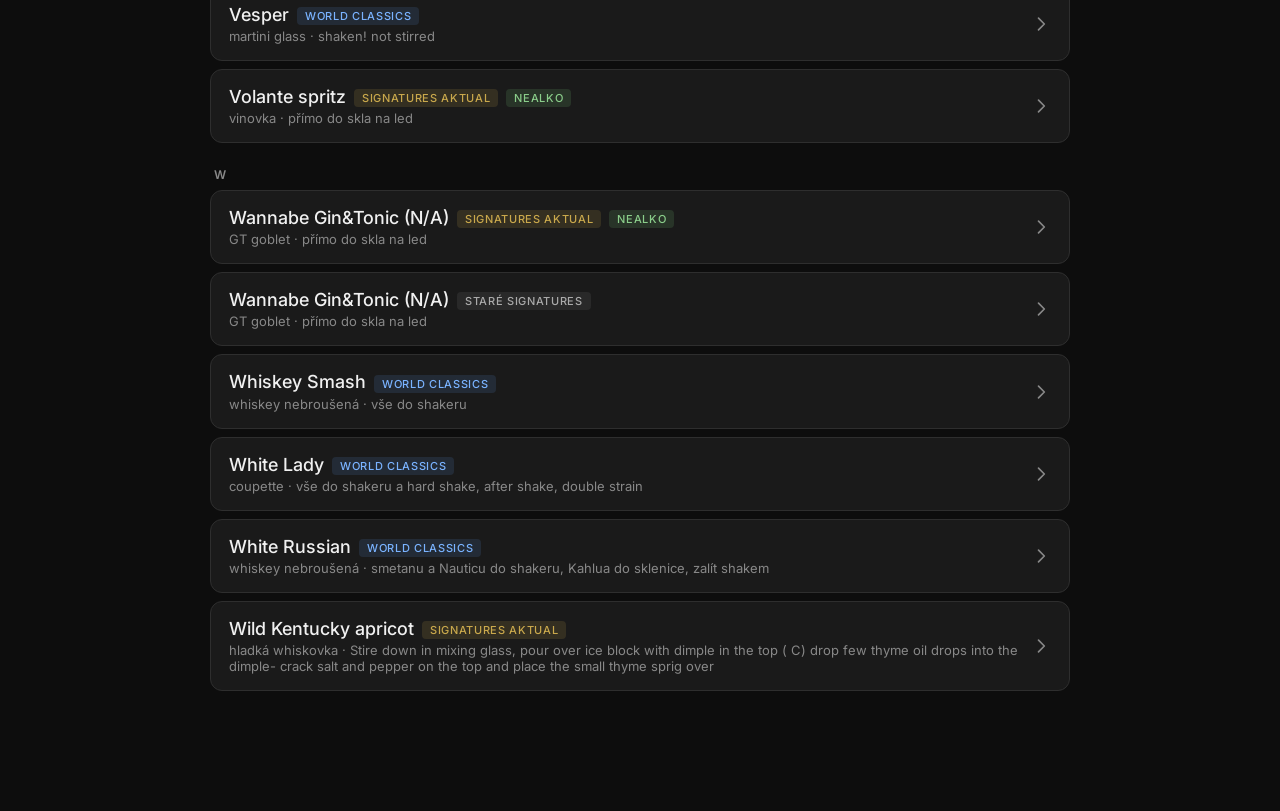
==== commit 4bcb70e4: "Remove header title from app header" ====
--- a/index.html
+++ b/index.html
@@ -17,7 +17,6 @@
 <body>
 
   <header class="app-header">
-    <h1>Cobra Bar — Kuchařka</h1>
     <div class="search-wrap">
       <svg width="18" height="18" fill="none" viewBox="0 0 24 24" stroke="currentColor">
         <path stroke-linecap="round" stroke-linejoin="round" stroke-width="2" d="M21 21l-4.35-4.35M17 11A6 6 0 1 1 5 11a6 6 0 0 1 12 0z"/>
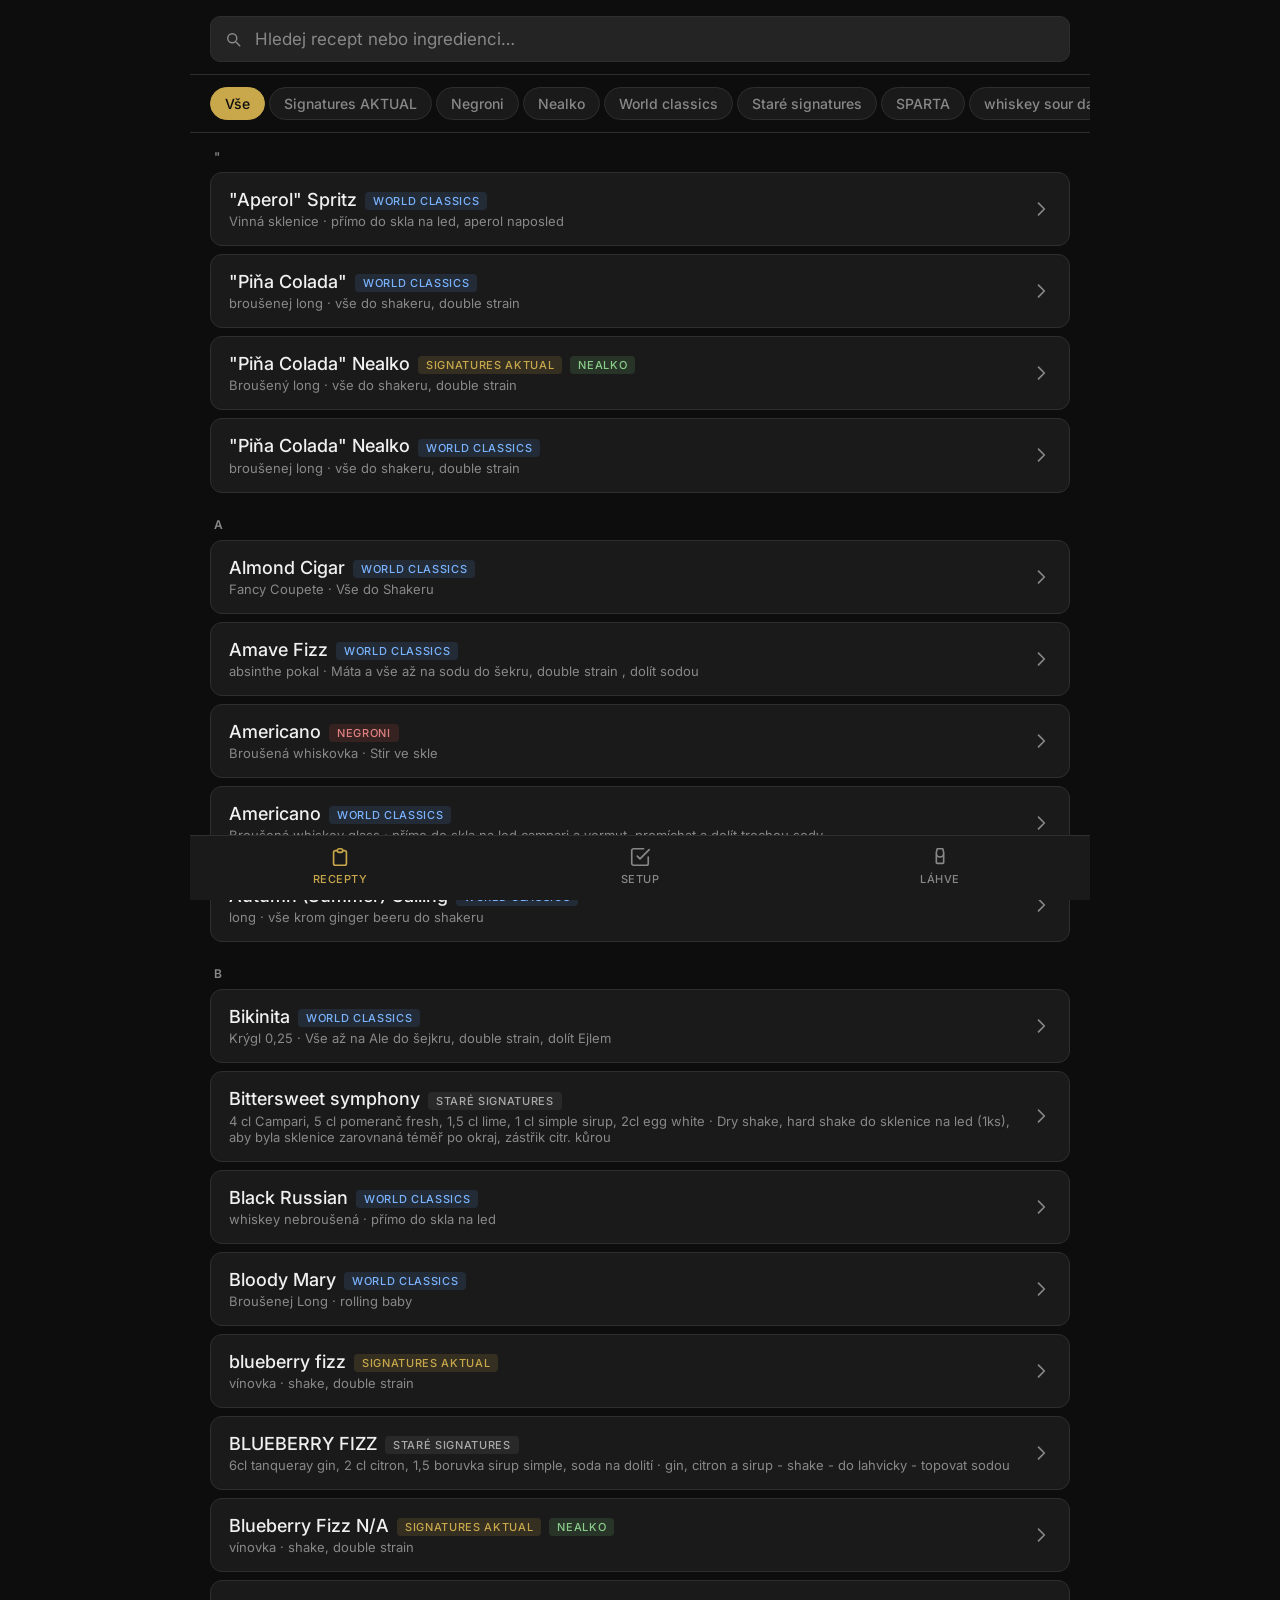
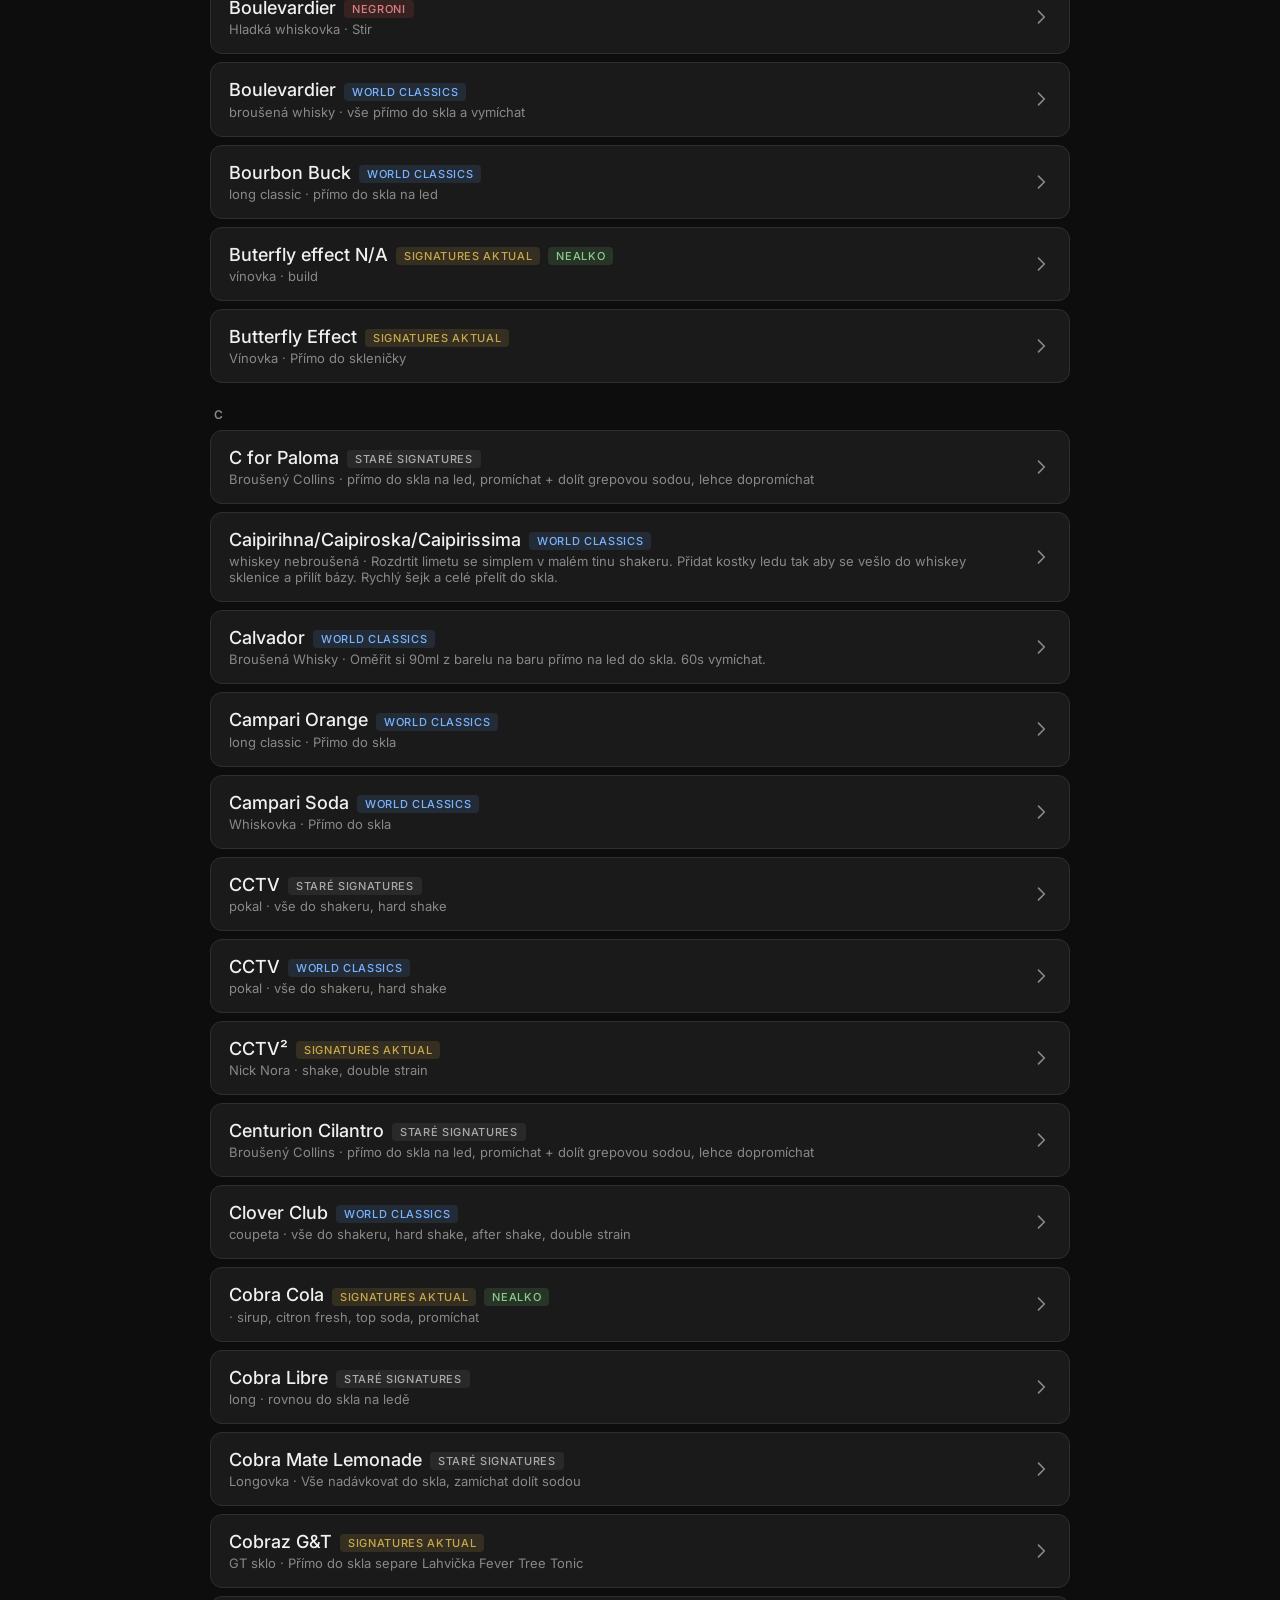
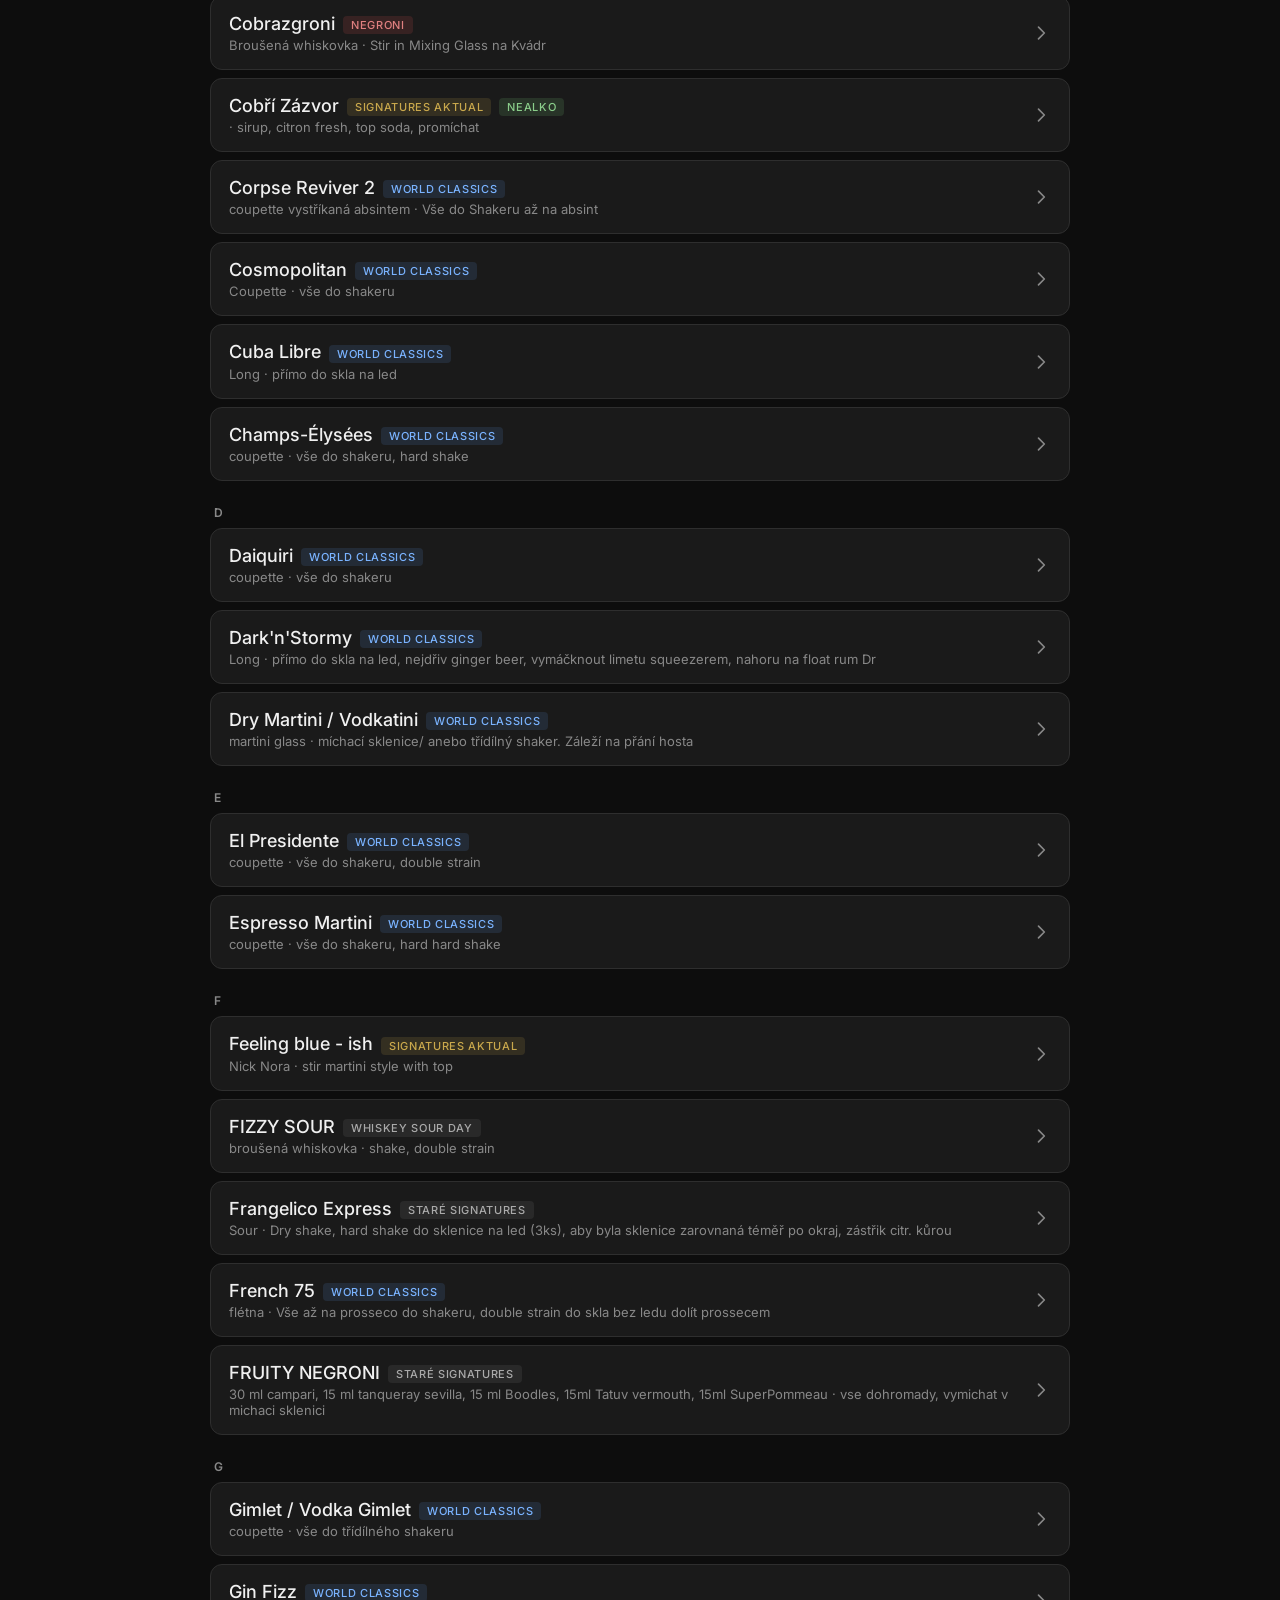
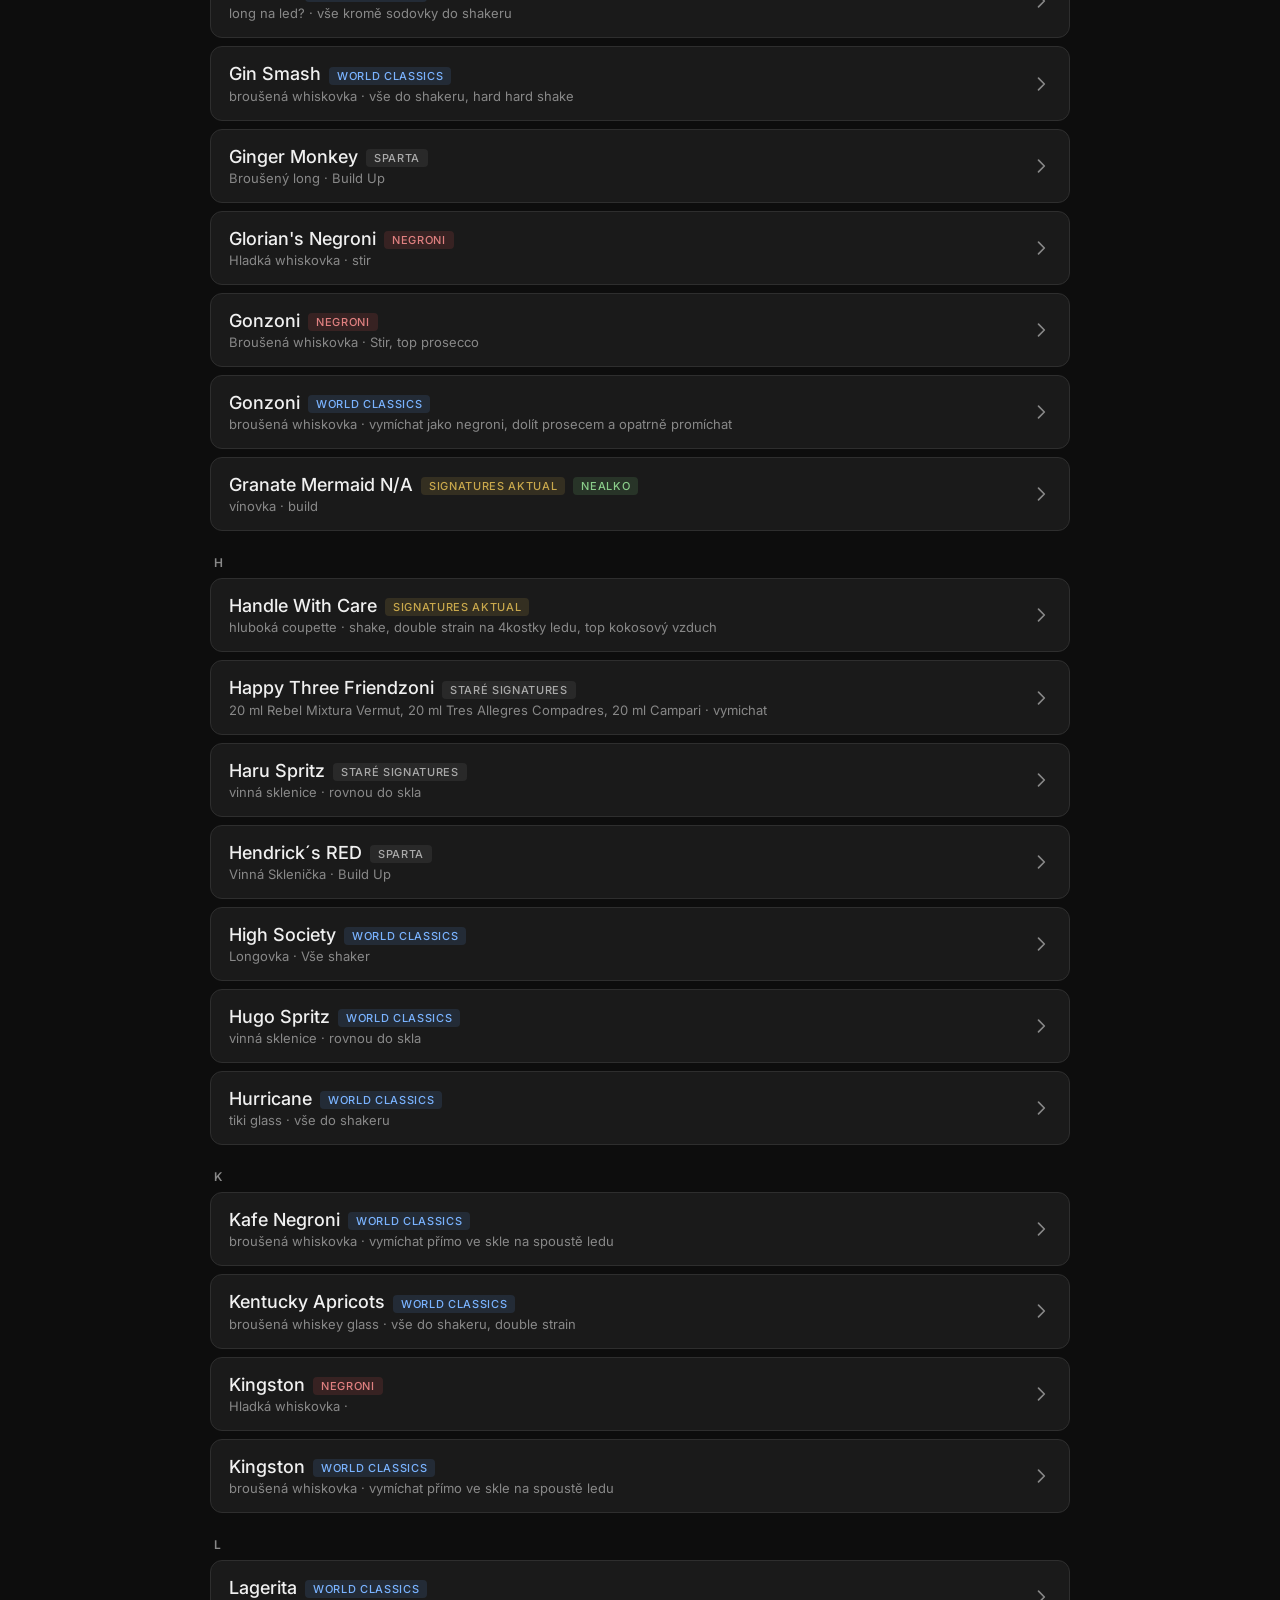
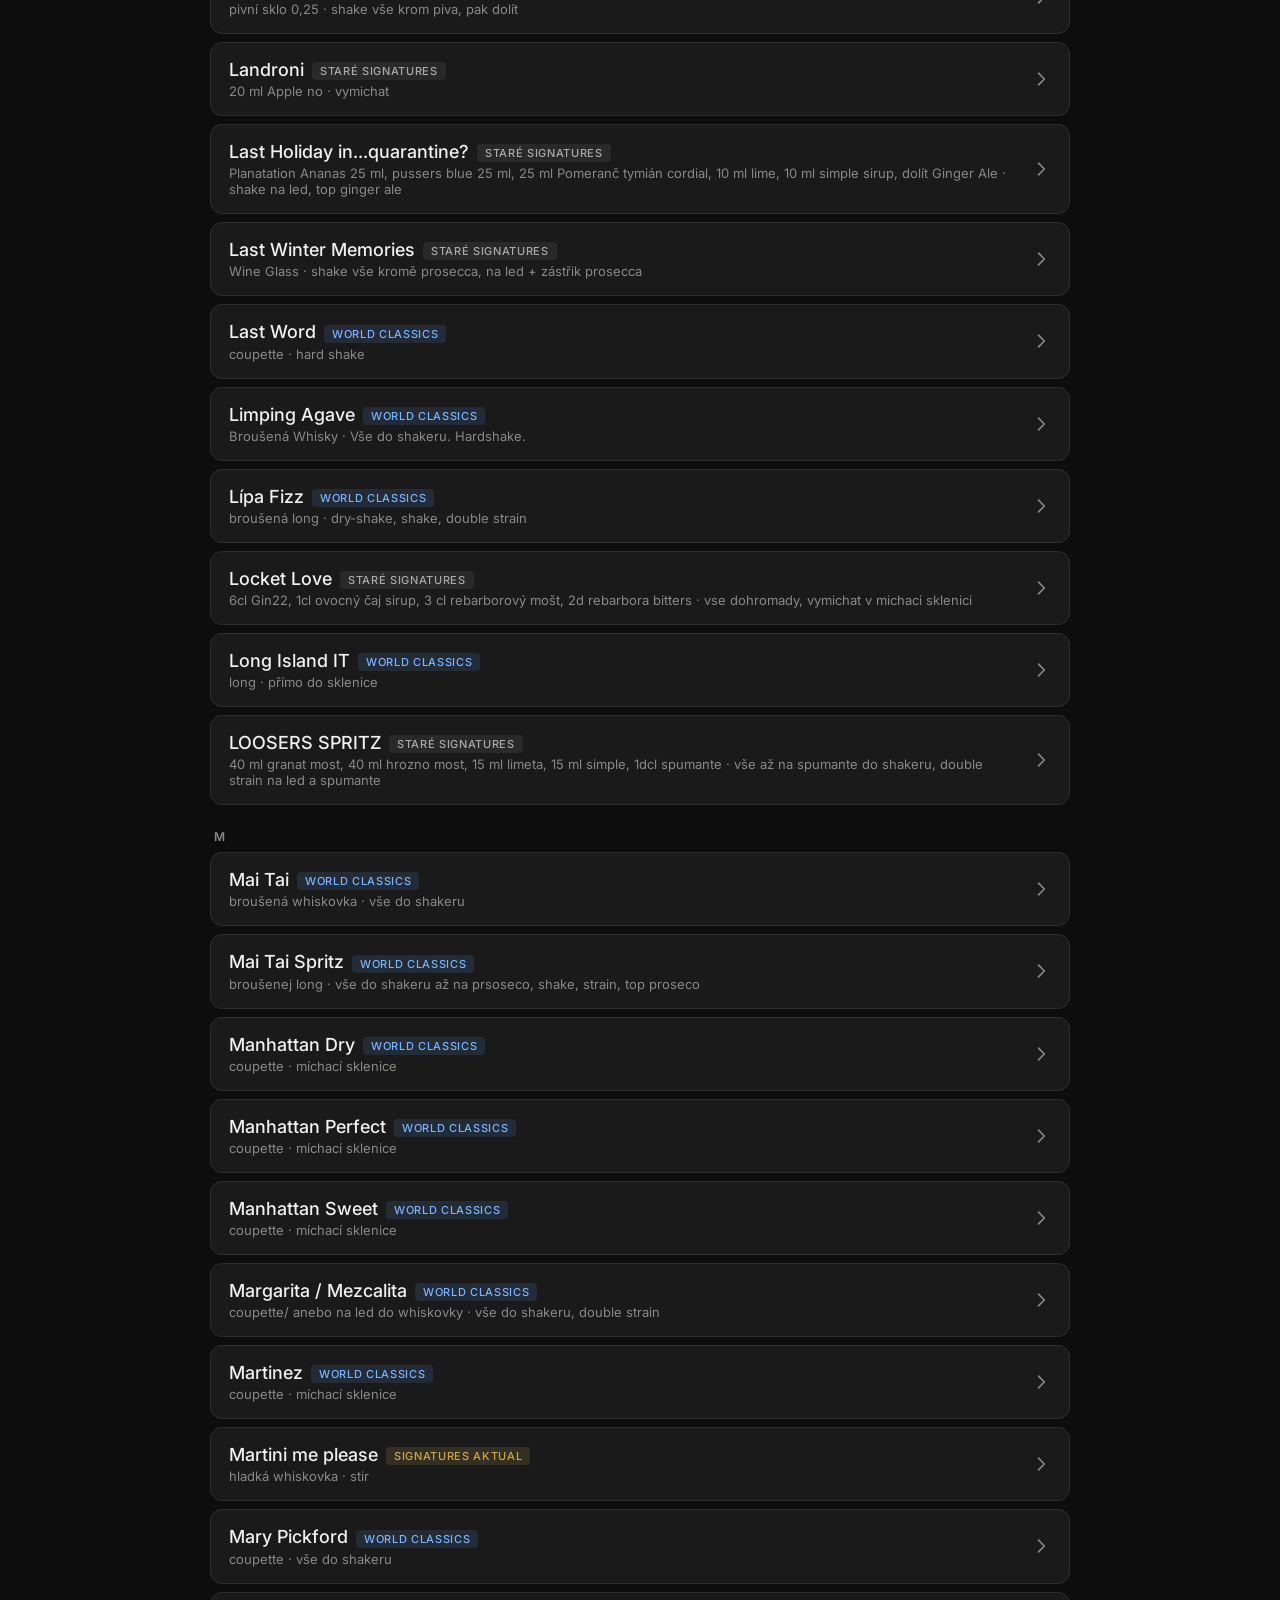
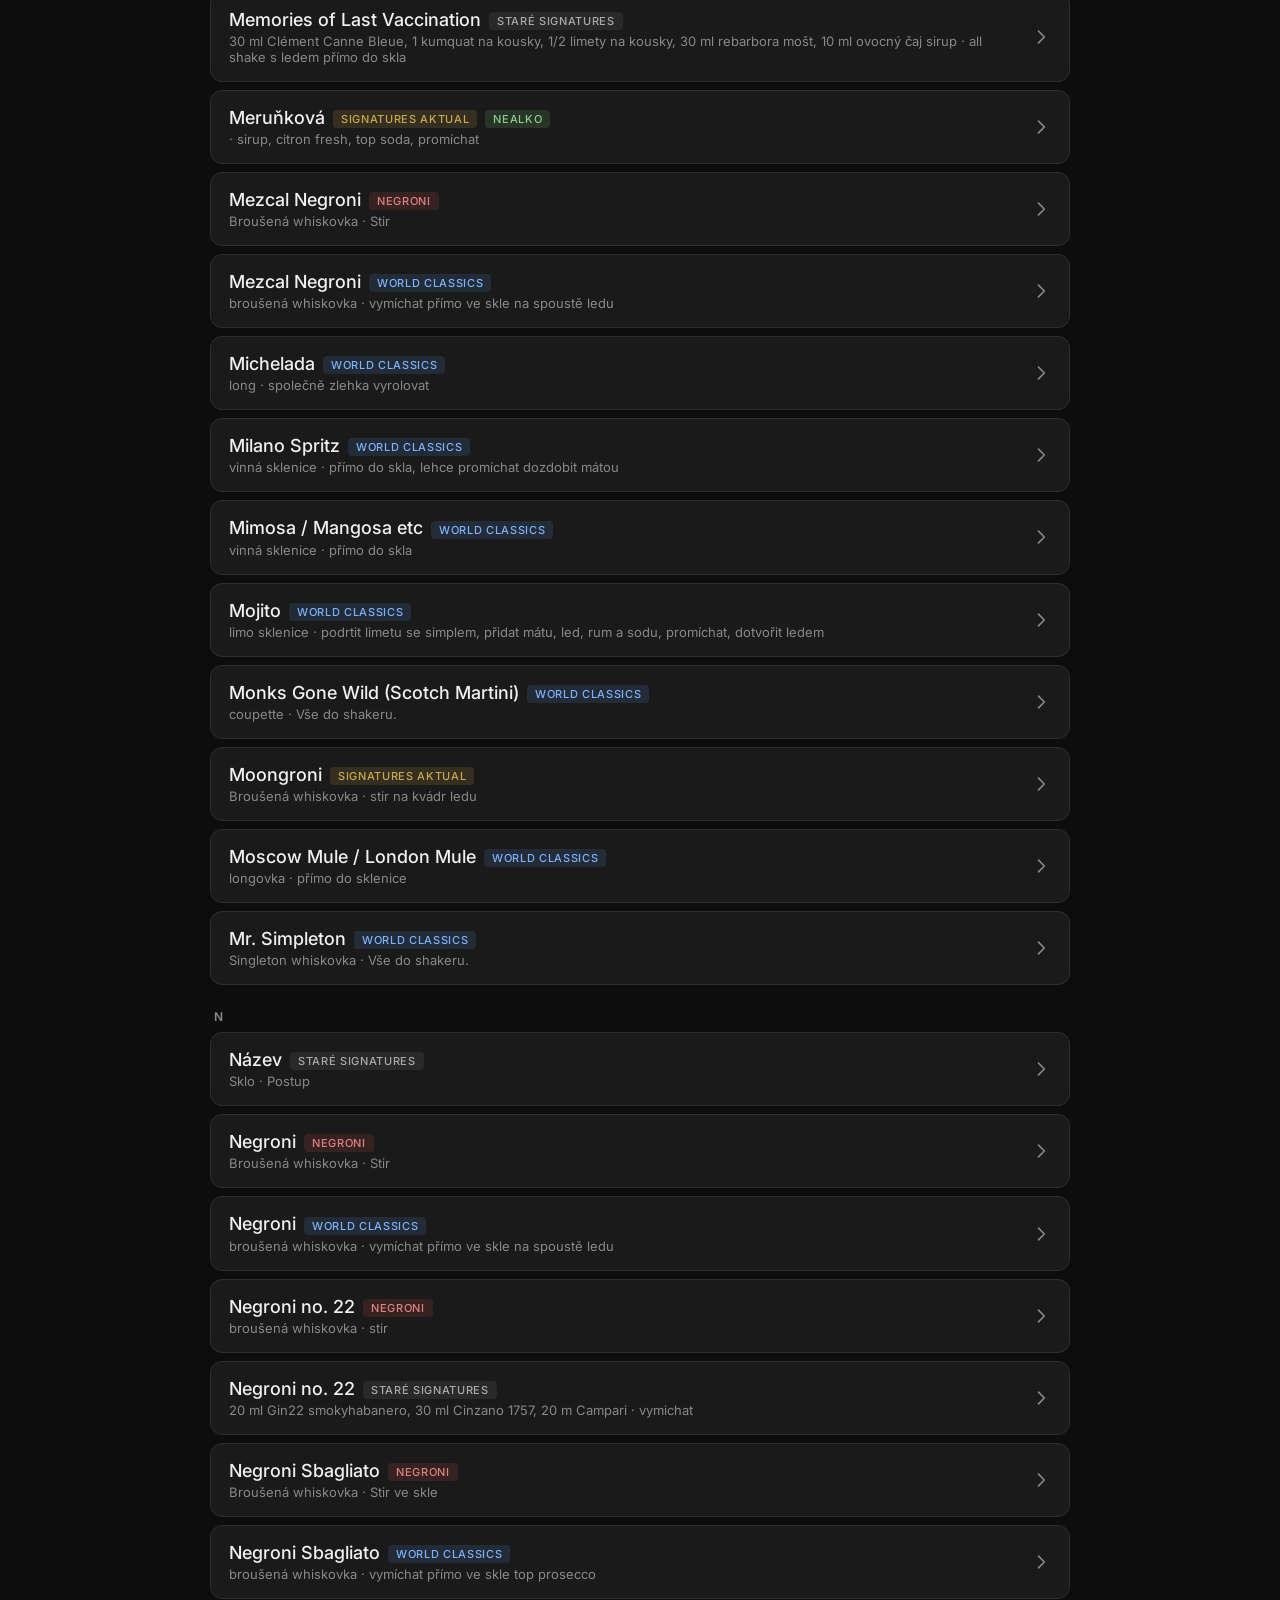
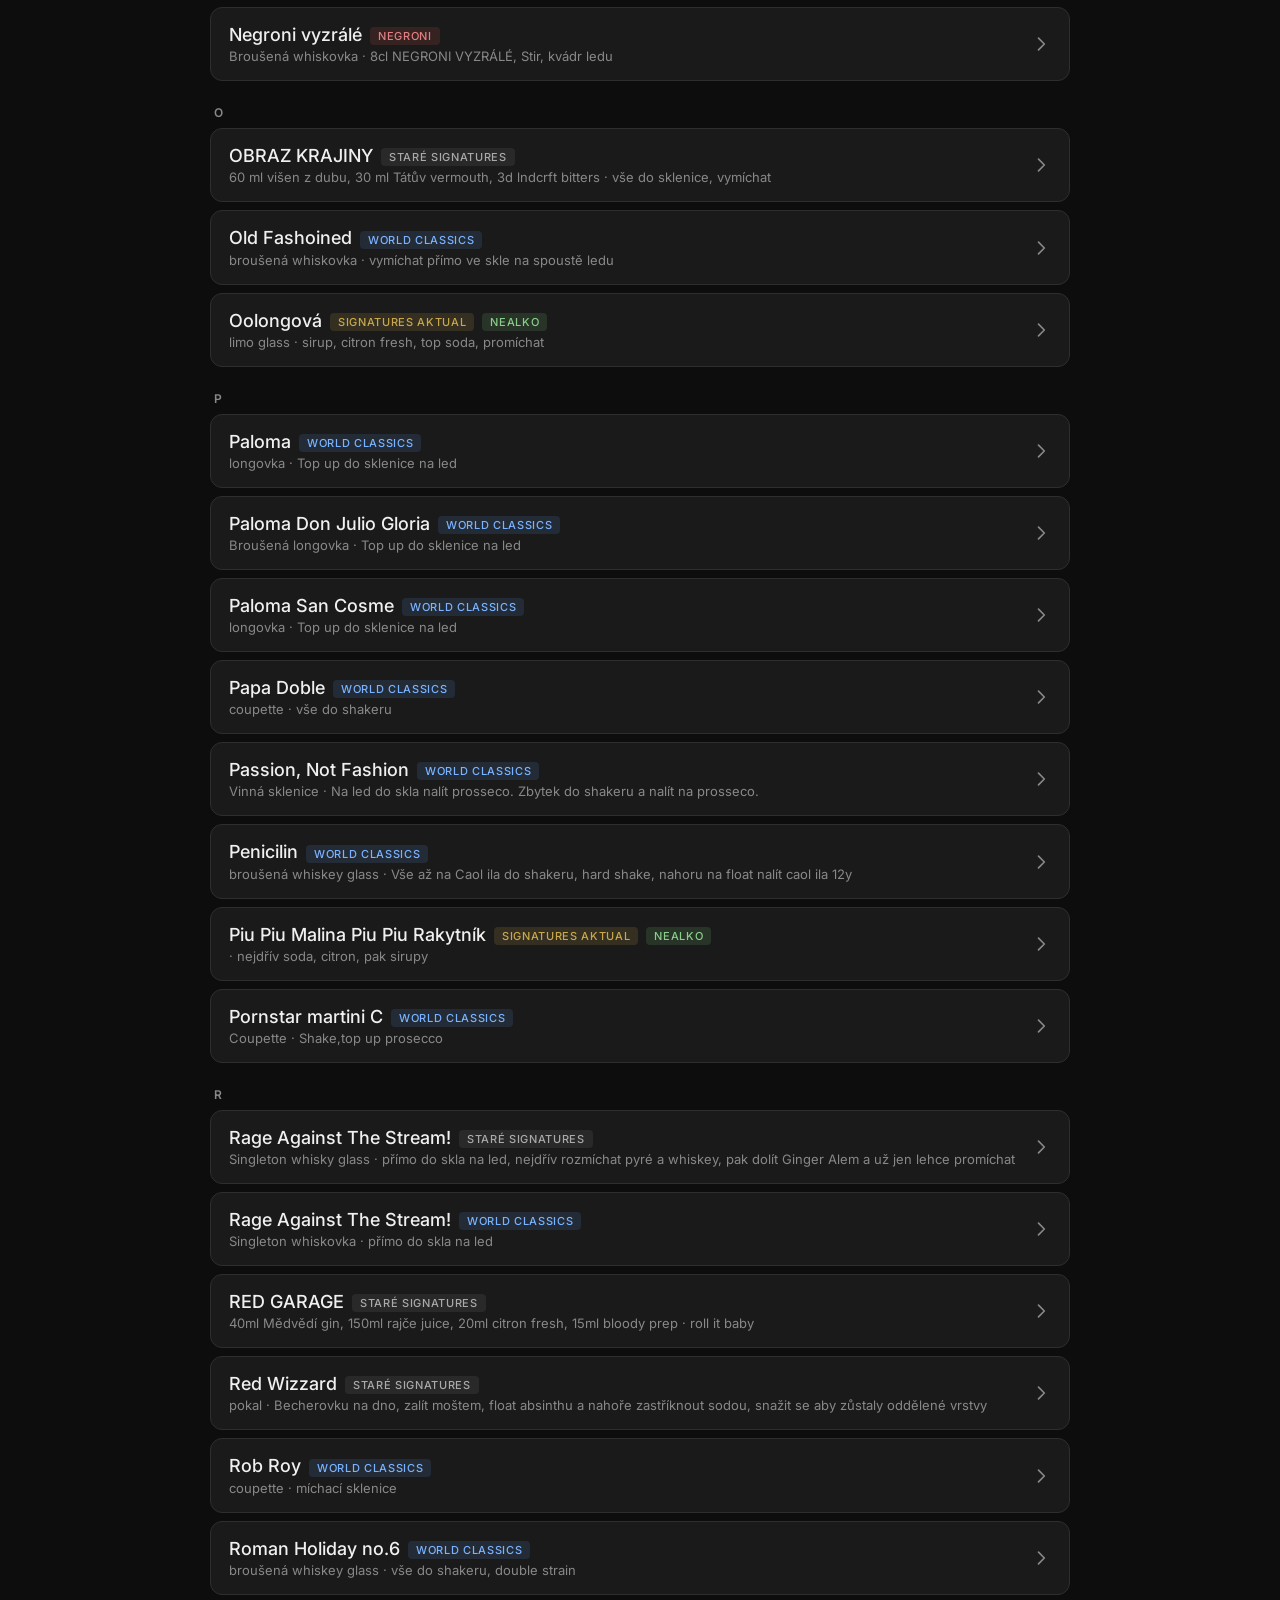
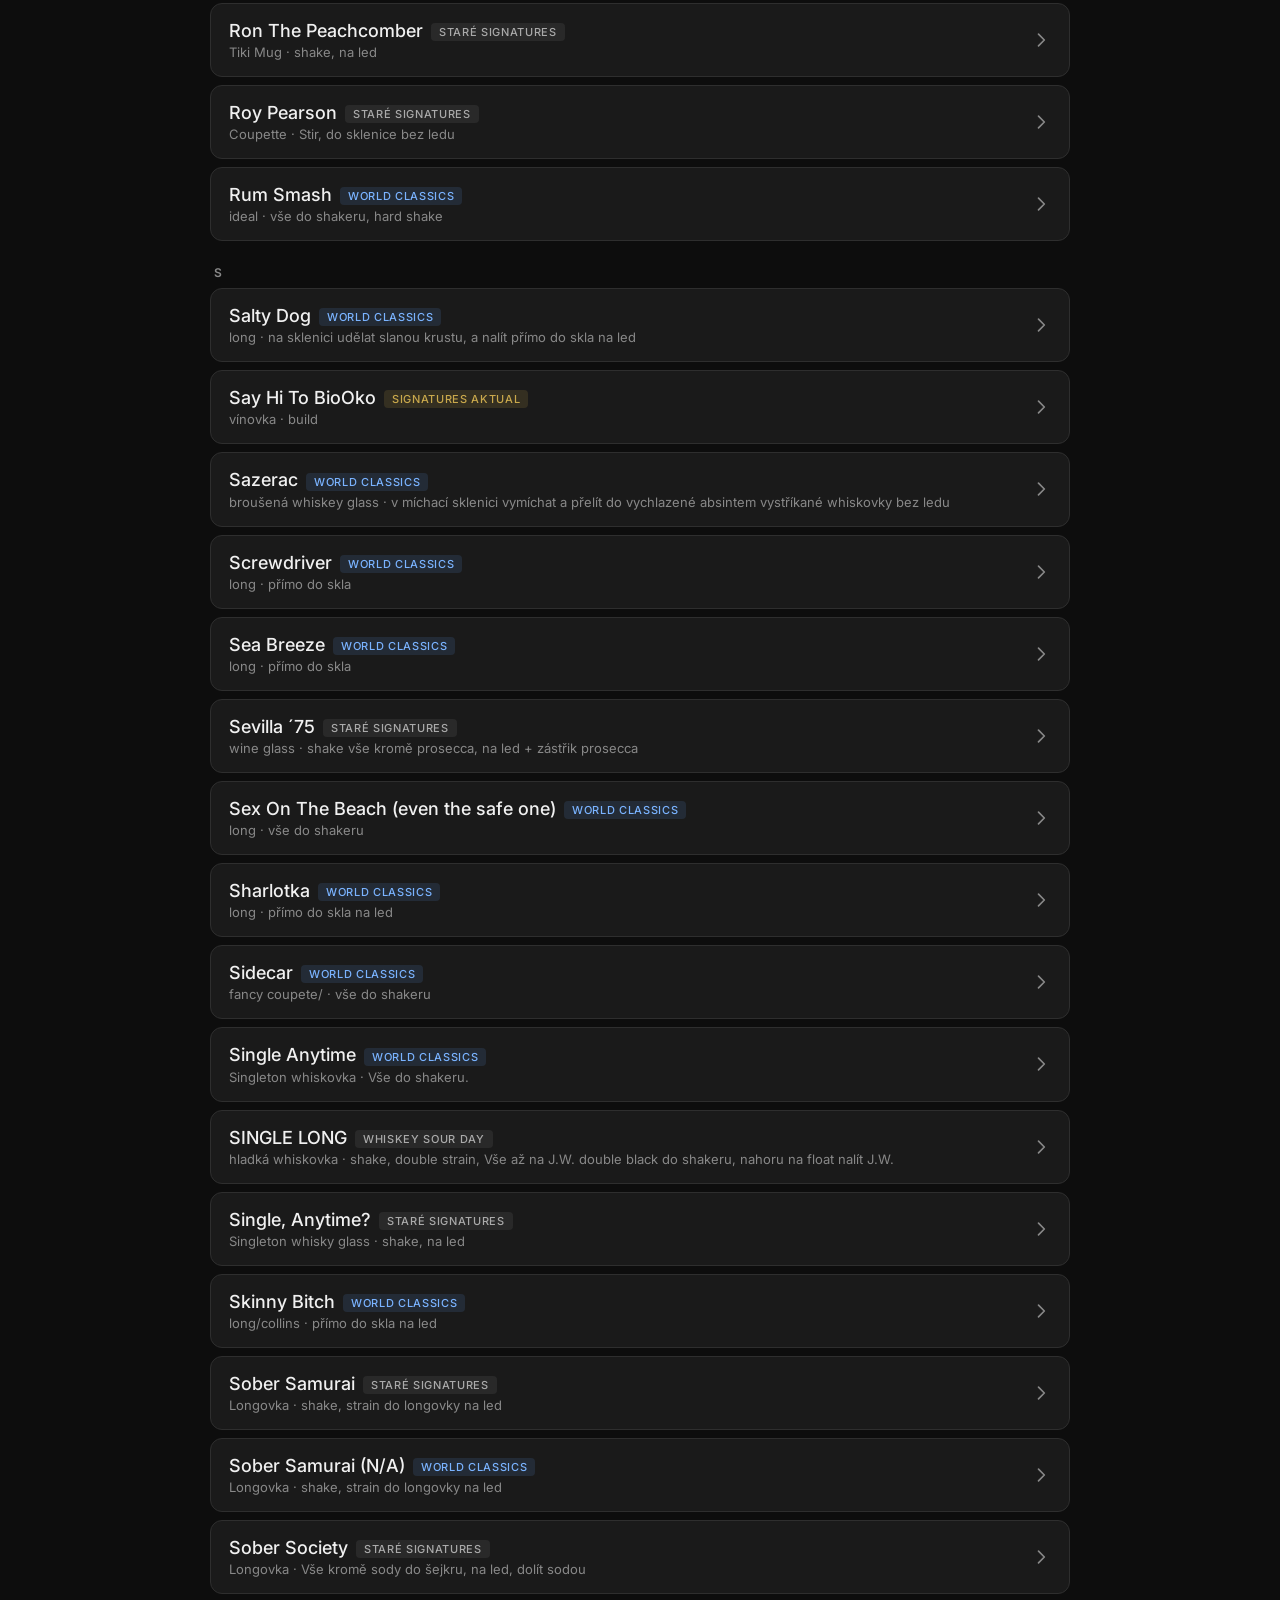
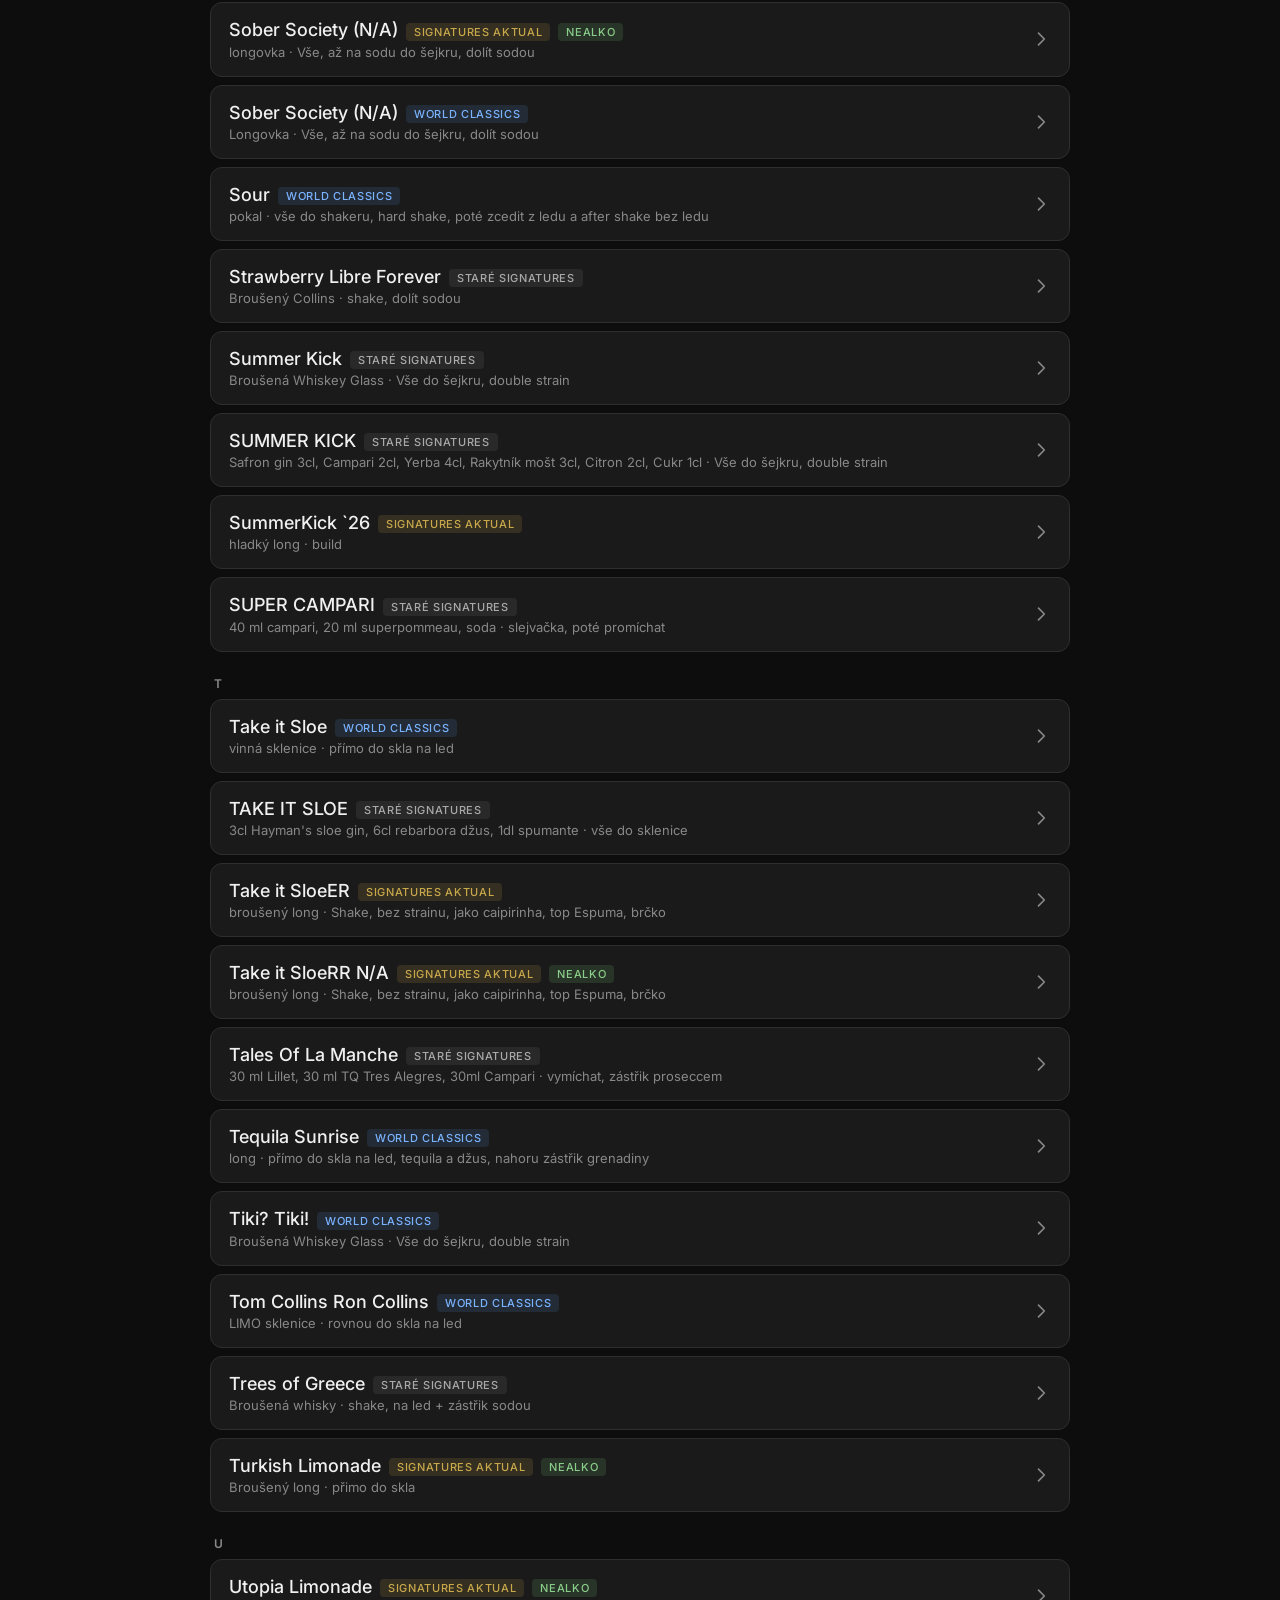
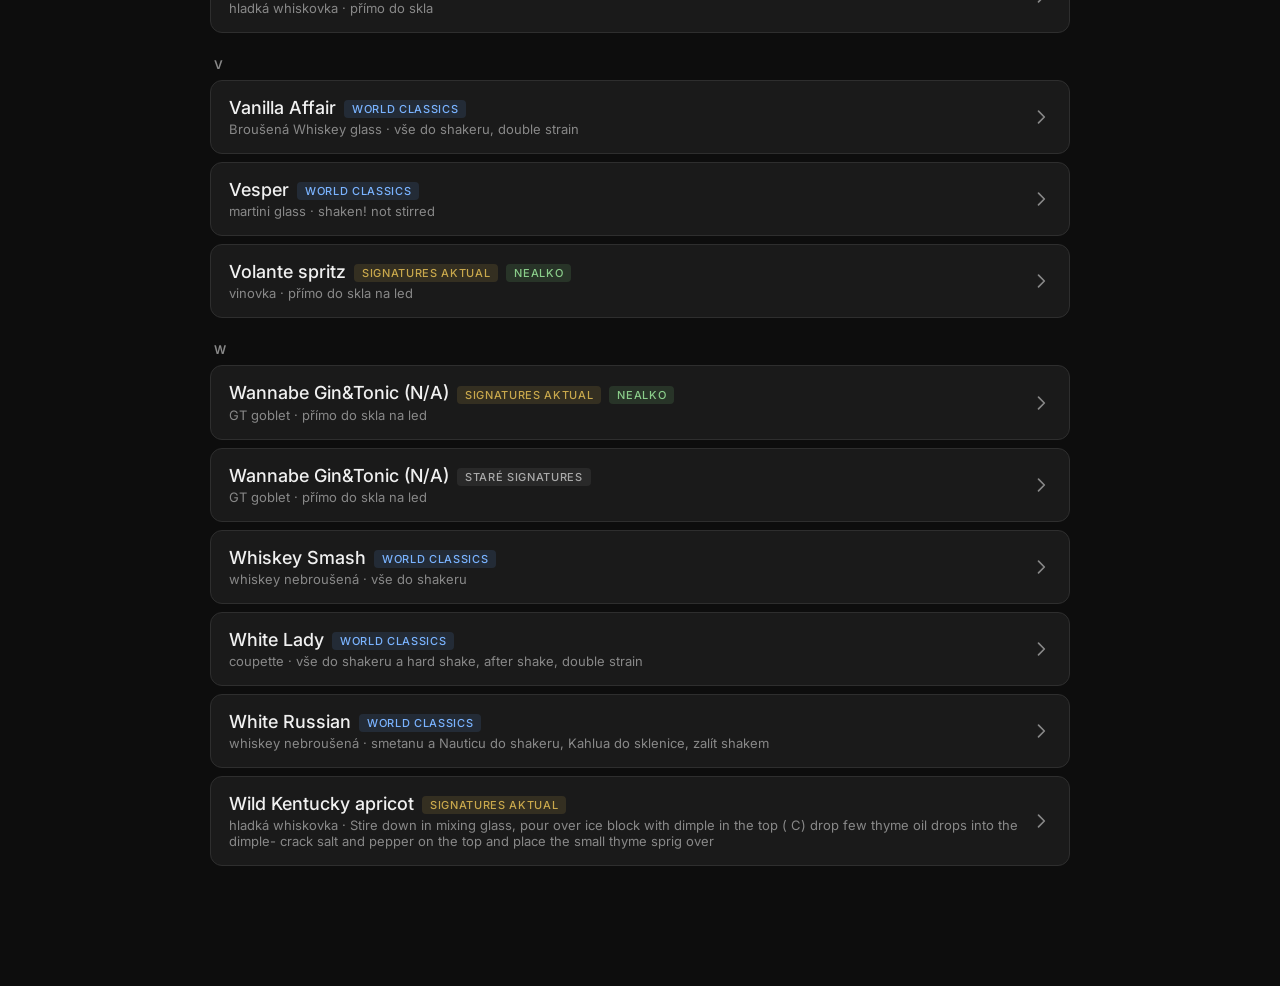
==== commit ac0b7c4b: "Change search placeholder to imperative "Hledej" Co-Authored-By: Claude Sonnet 5 <noreply@anthropic." ====
--- a/index.html
+++ b/index.html
@@ -21,7 +21,7 @@
       <svg width="18" height="18" fill="none" viewBox="0 0 24 24" stroke="currentColor">
         <path stroke-linecap="round" stroke-linejoin="round" stroke-width="2" d="M21 21l-4.35-4.35M17 11A6 6 0 1 1 5 11a6 6 0 0 1 12 0z"/>
       </svg>
-      <input id="search" type="search" placeholder="Hledat recept nebo ingredienci…" autocomplete="off" autocorrect="off" spellcheck="false">
+      <input id="search" type="search" placeholder="Hledej recept nebo ingredienci…" autocomplete="off" autocorrect="off" spellcheck="false">
     </div>
   </header>
 
--- a/style.css
+++ b/style.css
@@ -70,8 +70,8 @@
 /* ── TABS ── */
 .tabs {
   display: flex;
-  gap: 6px;
-  padding: 12px 20px 0;
+  gap: 4px;
+  padding: 12px 20px;
   overflow-x: auto;
   scrollbar-width: none;
   border-bottom: 1px solid var(--border);
@@ -79,23 +79,22 @@
 .tabs::-webkit-scrollbar { display: none; }
 .tab {
   flex-shrink: 0;
-  padding: 8px 16px;
-  border-radius: 8px 8px 0 0;
+  padding: 7px 14px;
+  border-radius: 999px;
   font-size: 14px;
   font-weight: 500;
   color: var(--muted);
   cursor: pointer;
-  border: none;
-  background: none;
-  font-family: var(--sans);
-  transition: color .15s, background .15s;
-  border-bottom: 2px solid transparent;
-  margin-bottom: -1px;
-}
-.tab:hover { color: var(--text); }
+  border: 1px solid var(--border);
+  background: var(--surface);
+  font-family: var(--sans);
+  transition: color .15s, background .15s, border-color .15s;
+}
+.tab:hover { color: var(--text); border-color: var(--muted); }
 .tab.active {
-  color: var(--accent);
-  border-bottom-color: var(--accent);
+  color: var(--bg);
+  background: var(--accent);
+  border-color: var(--accent);
 }
 
 /* ── LIST ── */
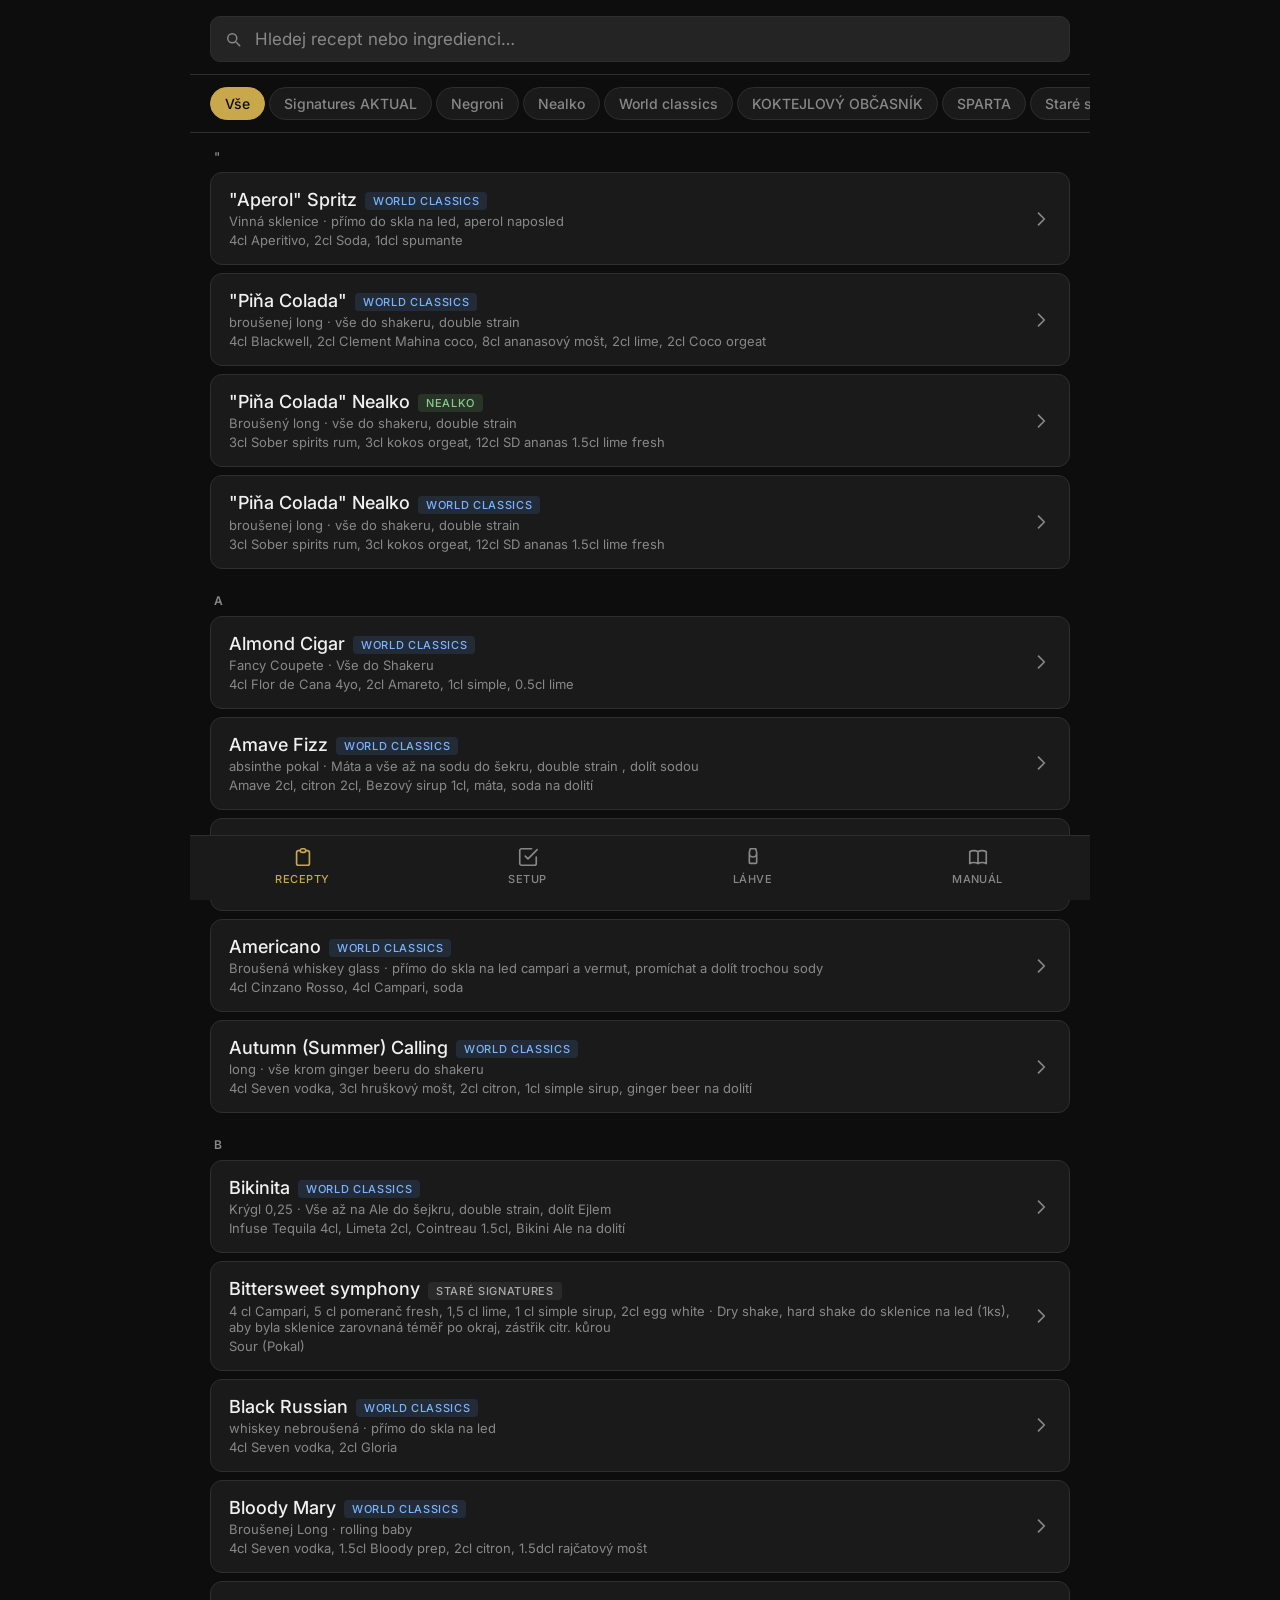
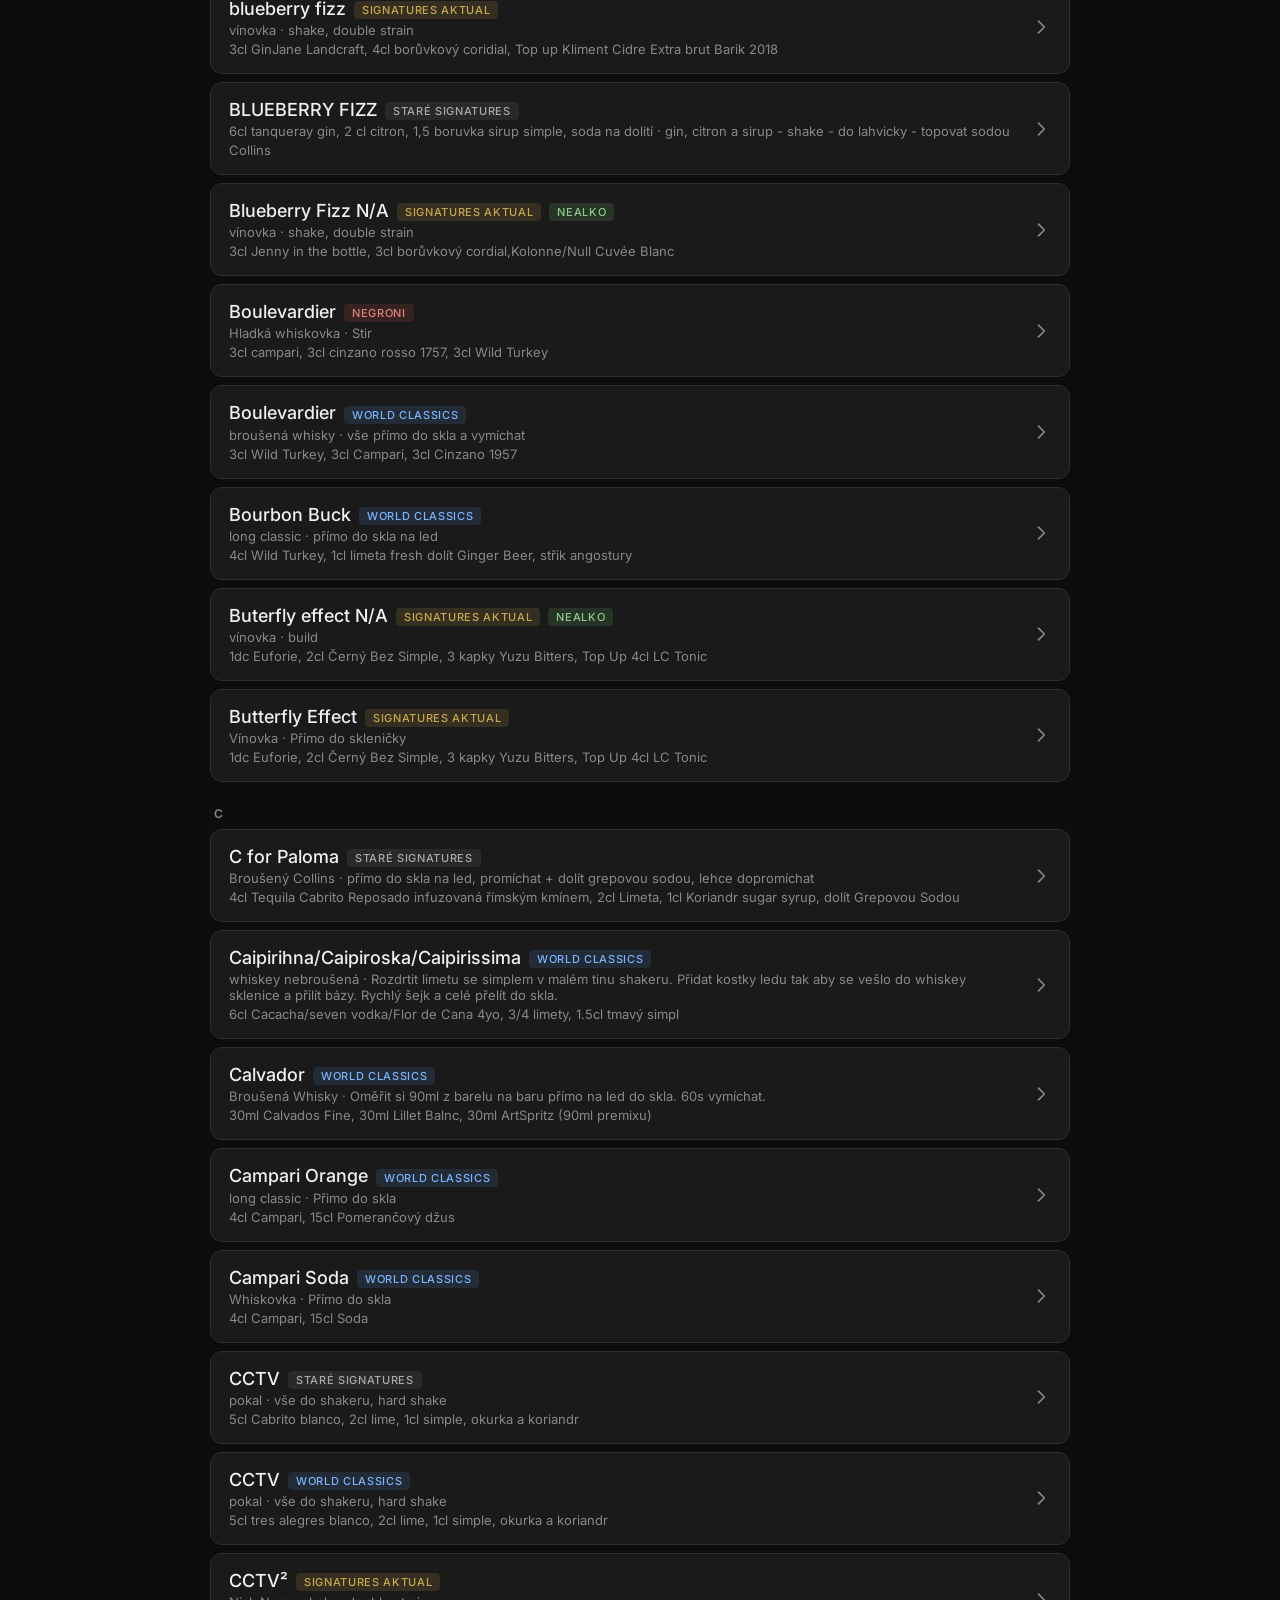
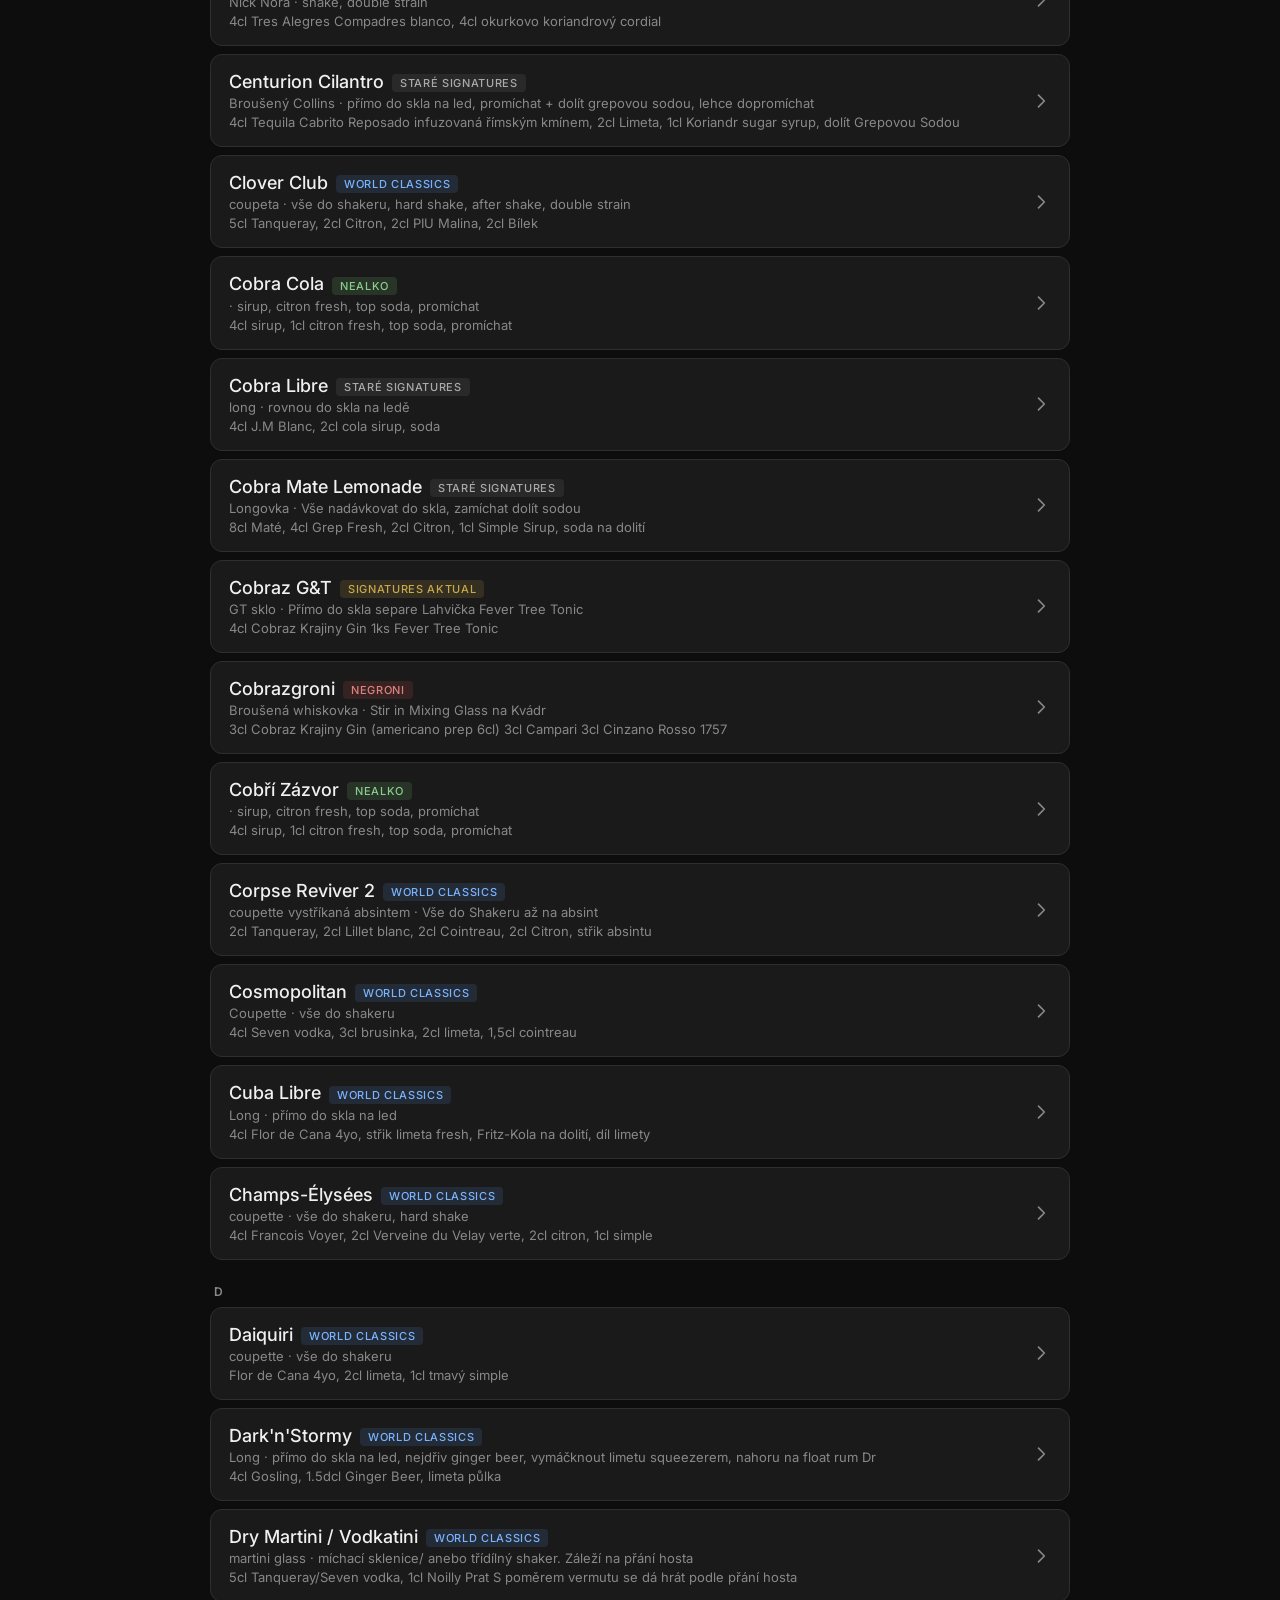
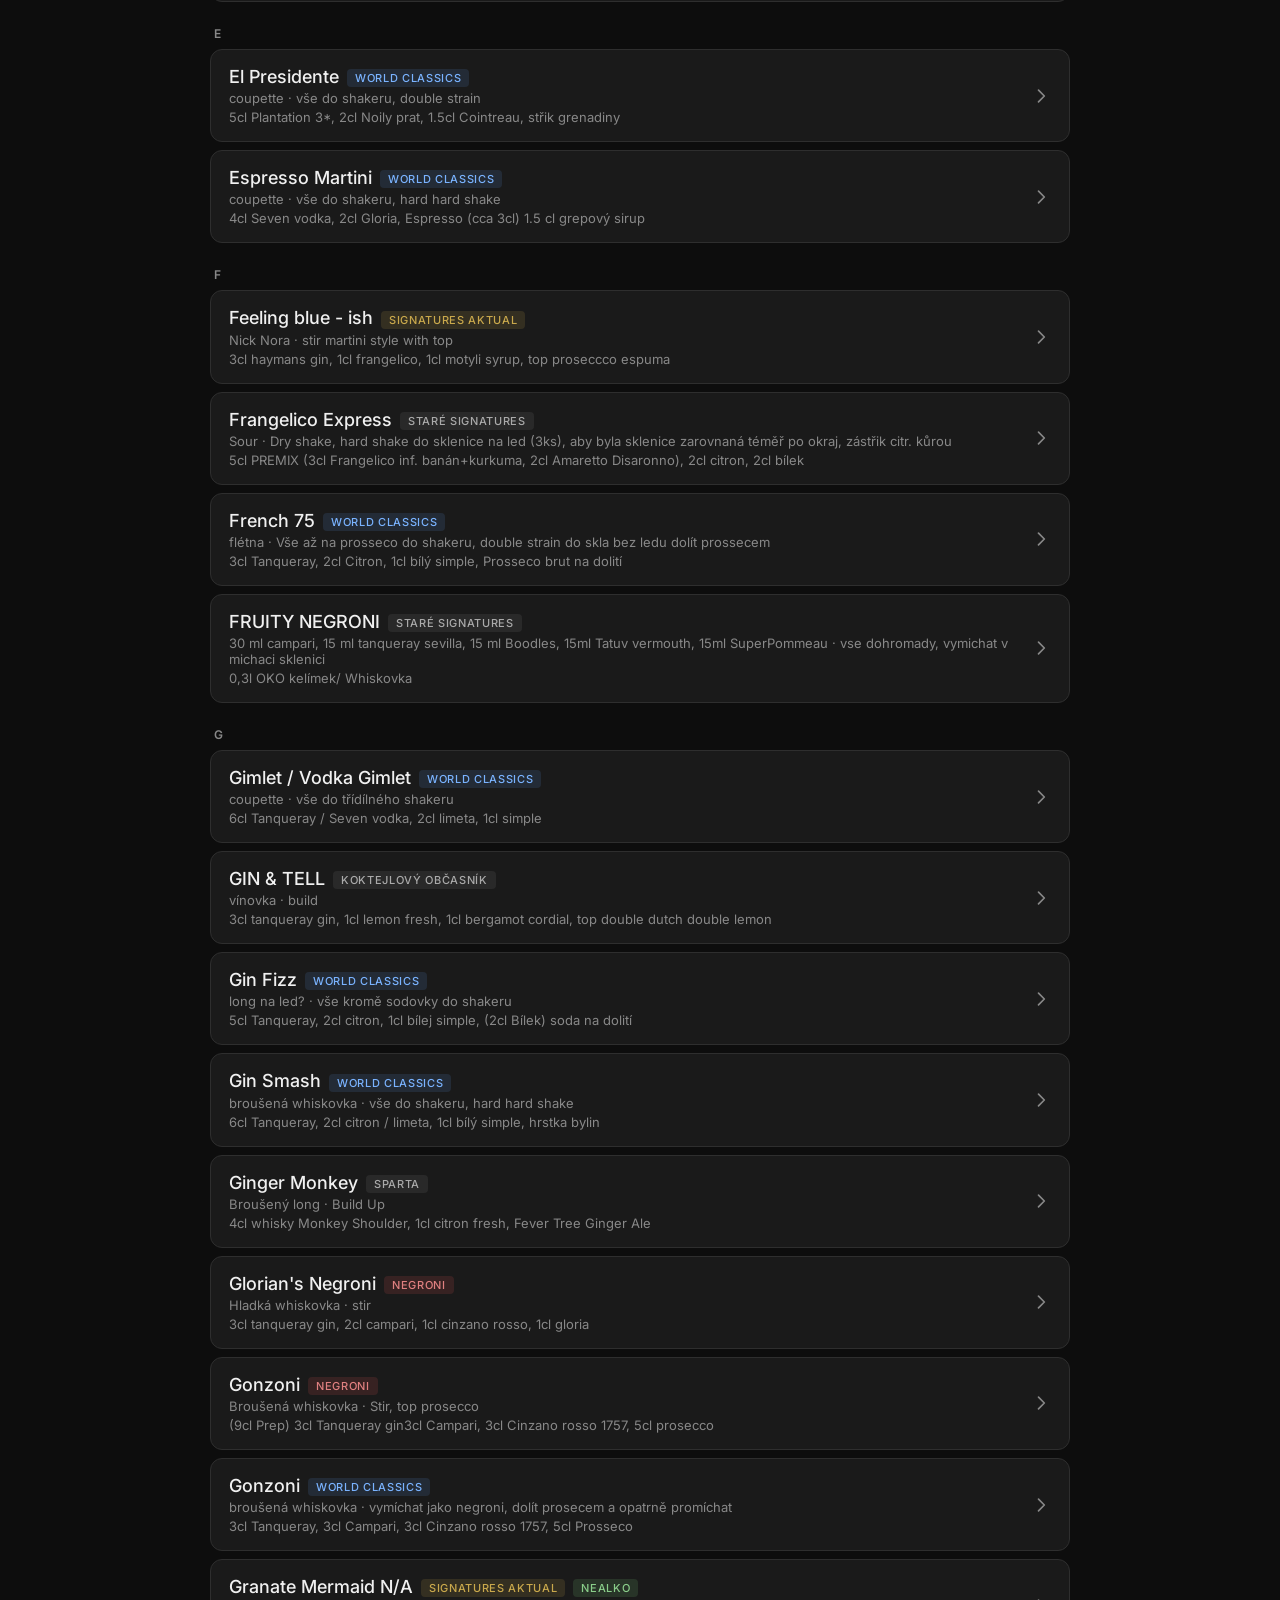
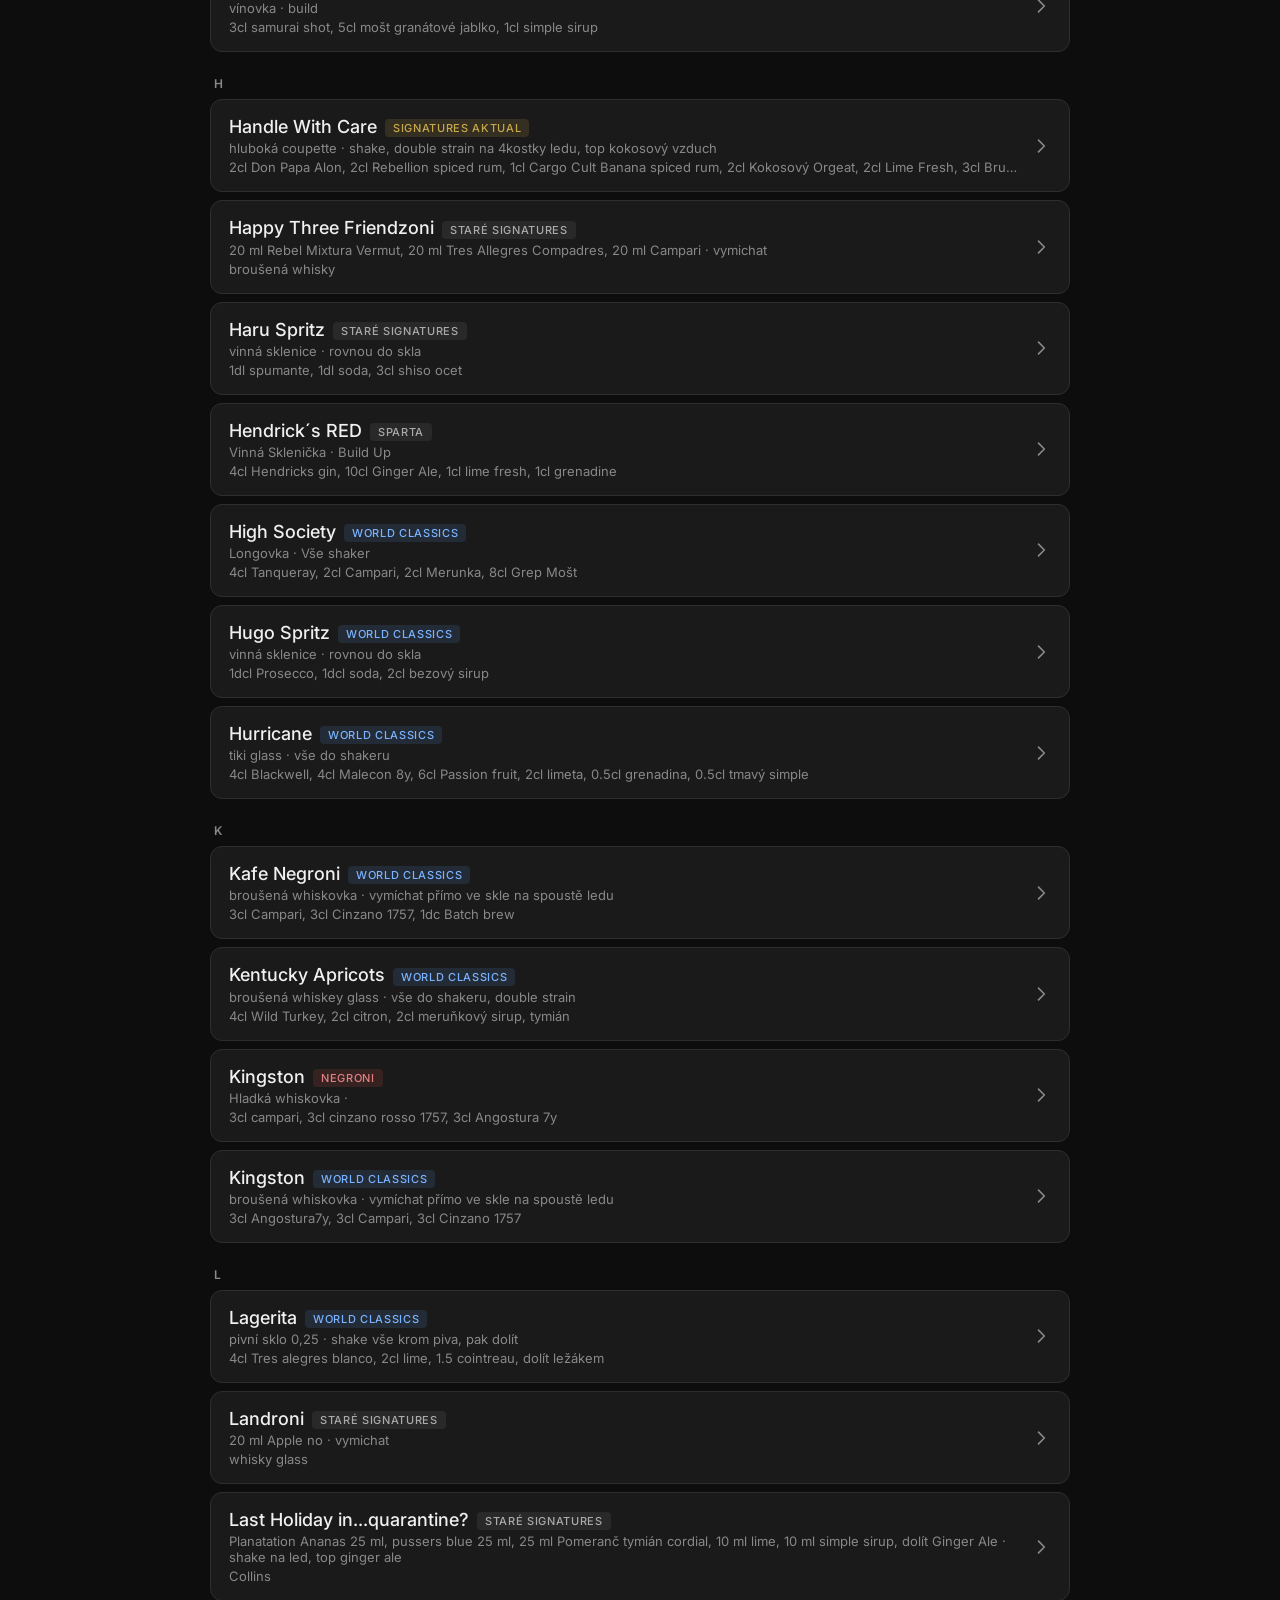
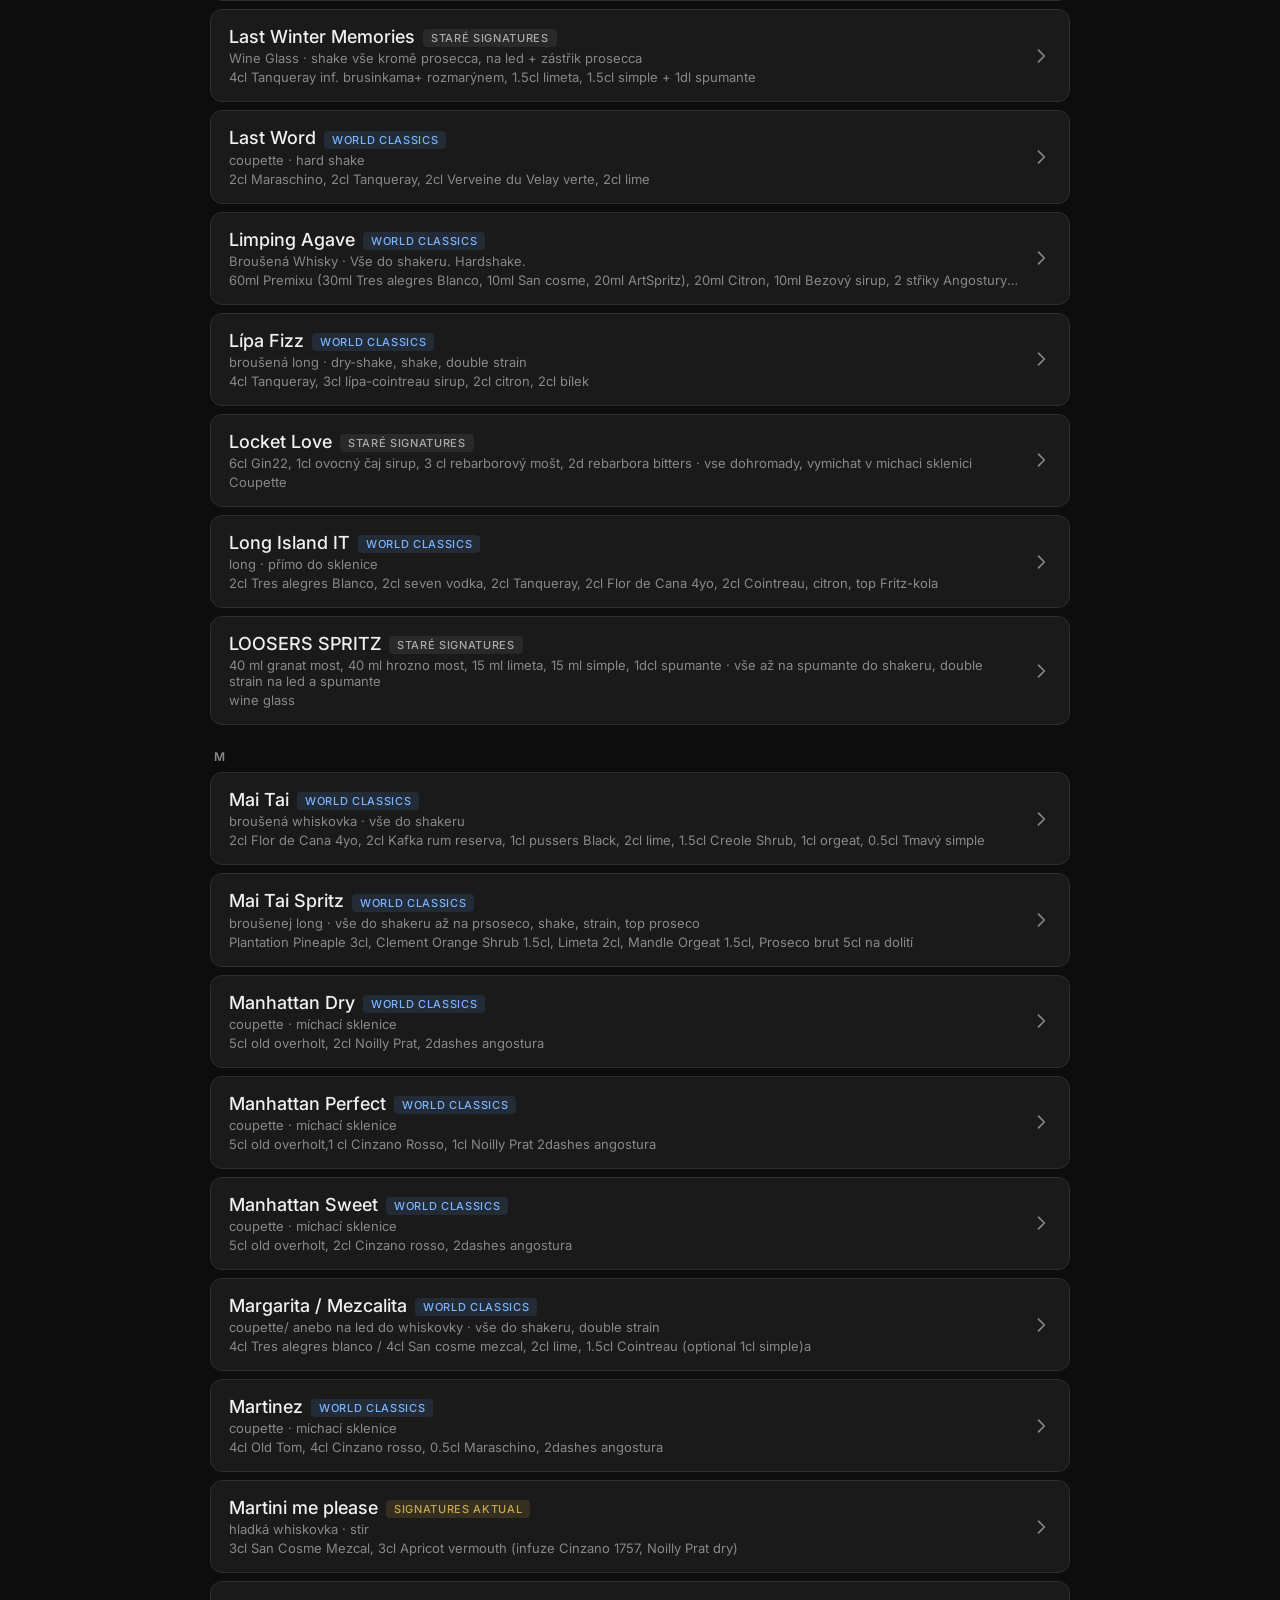
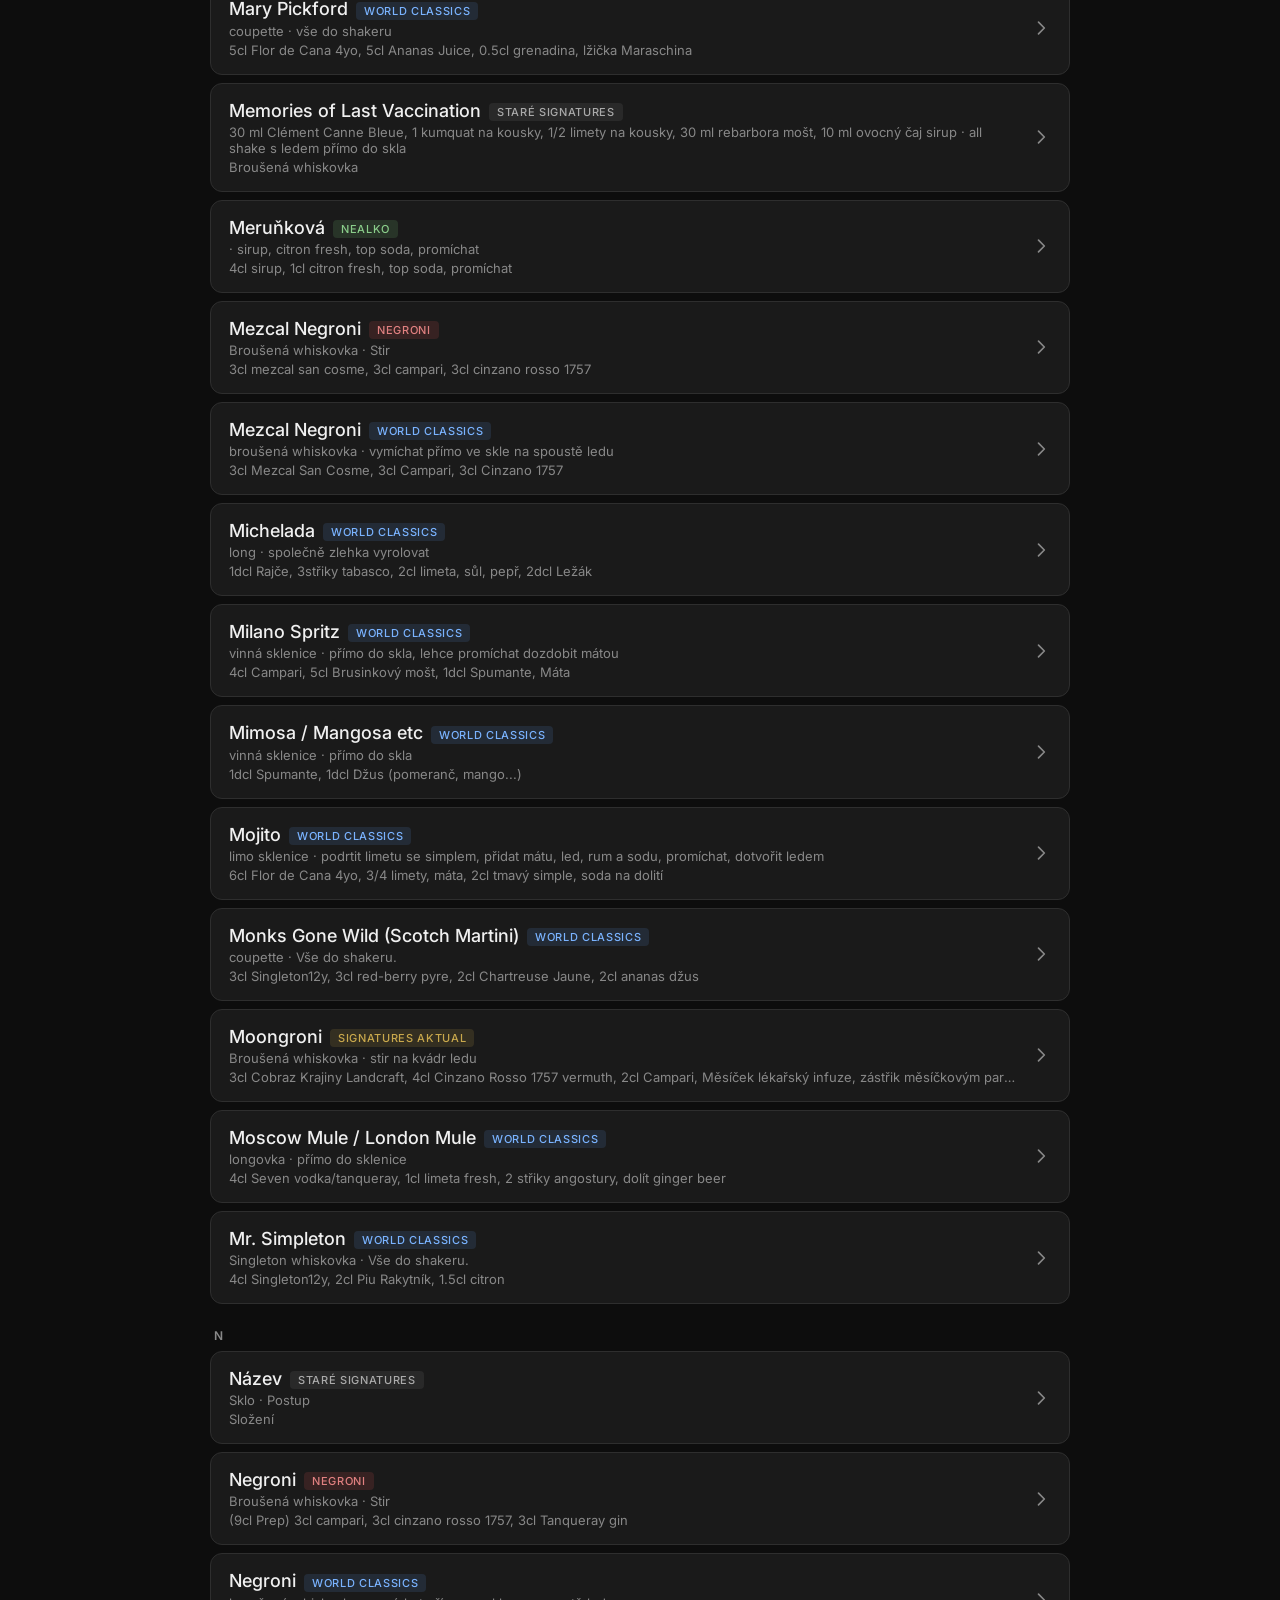
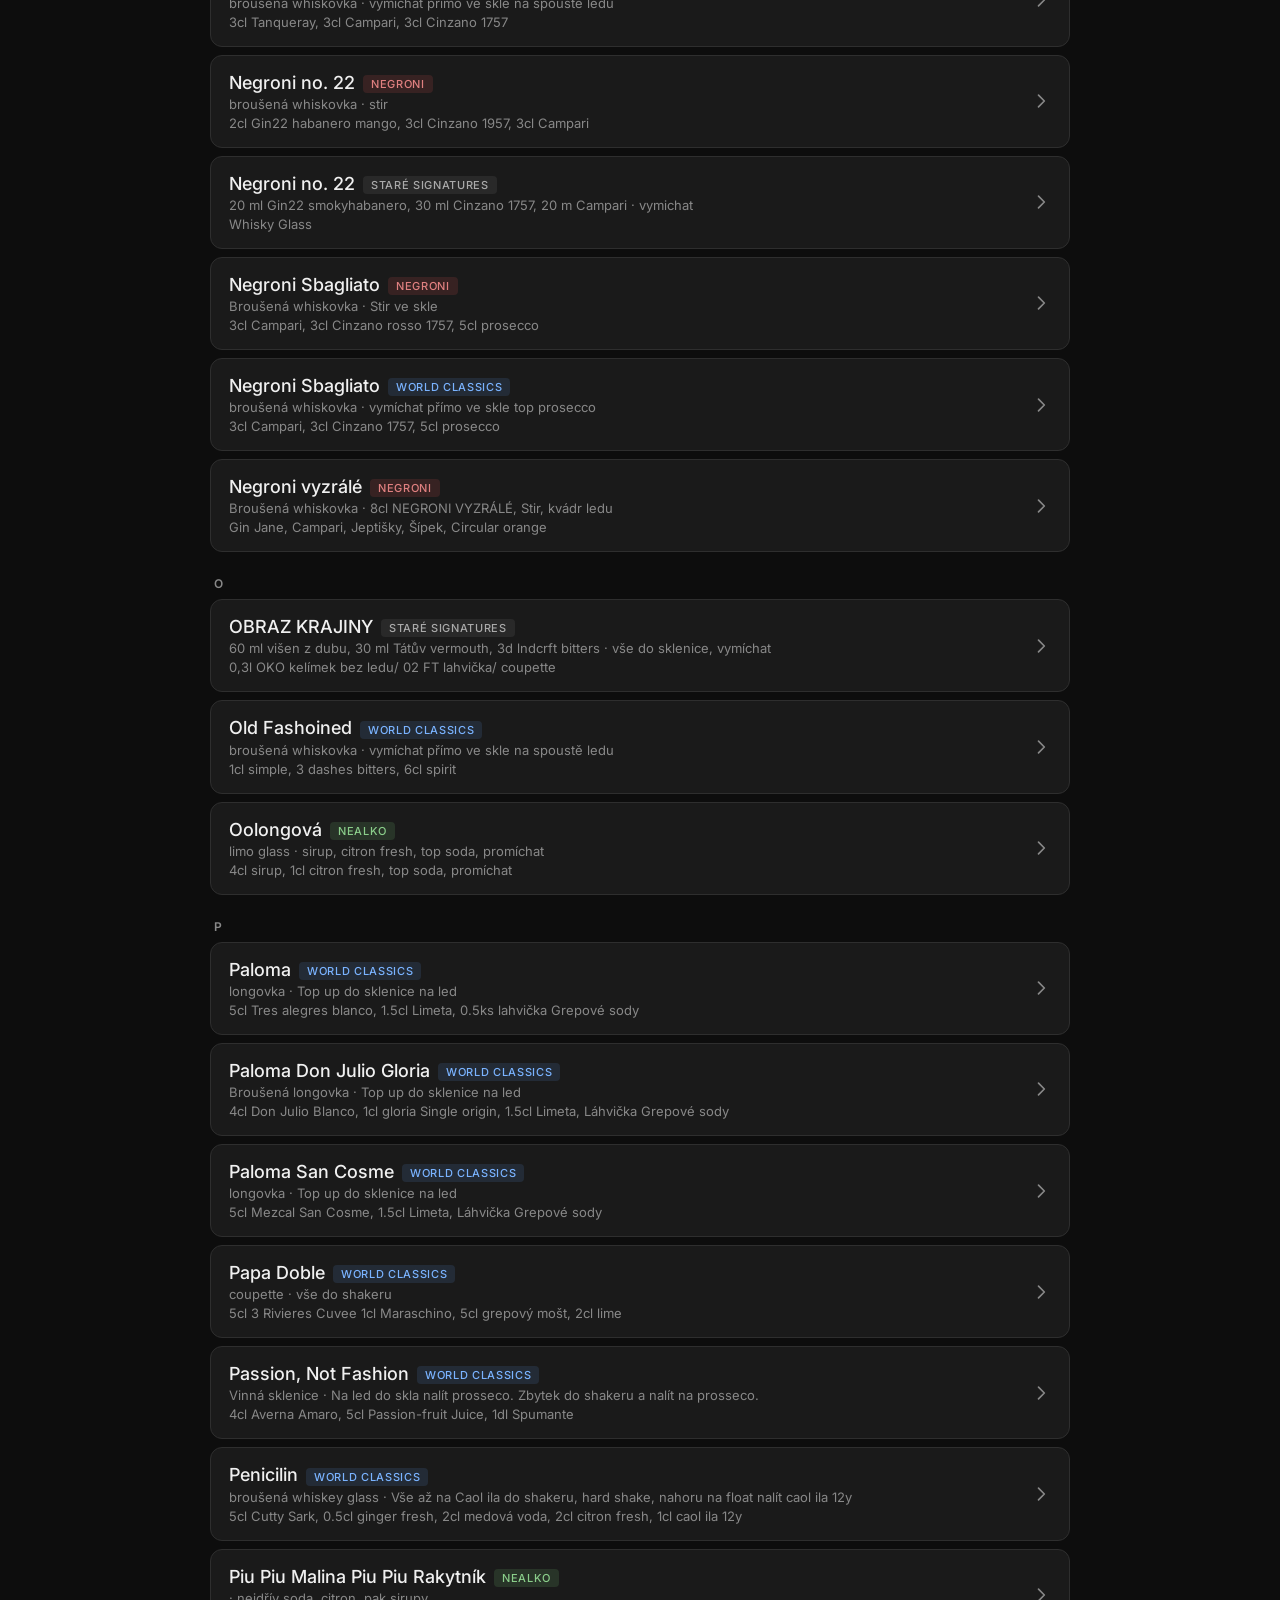
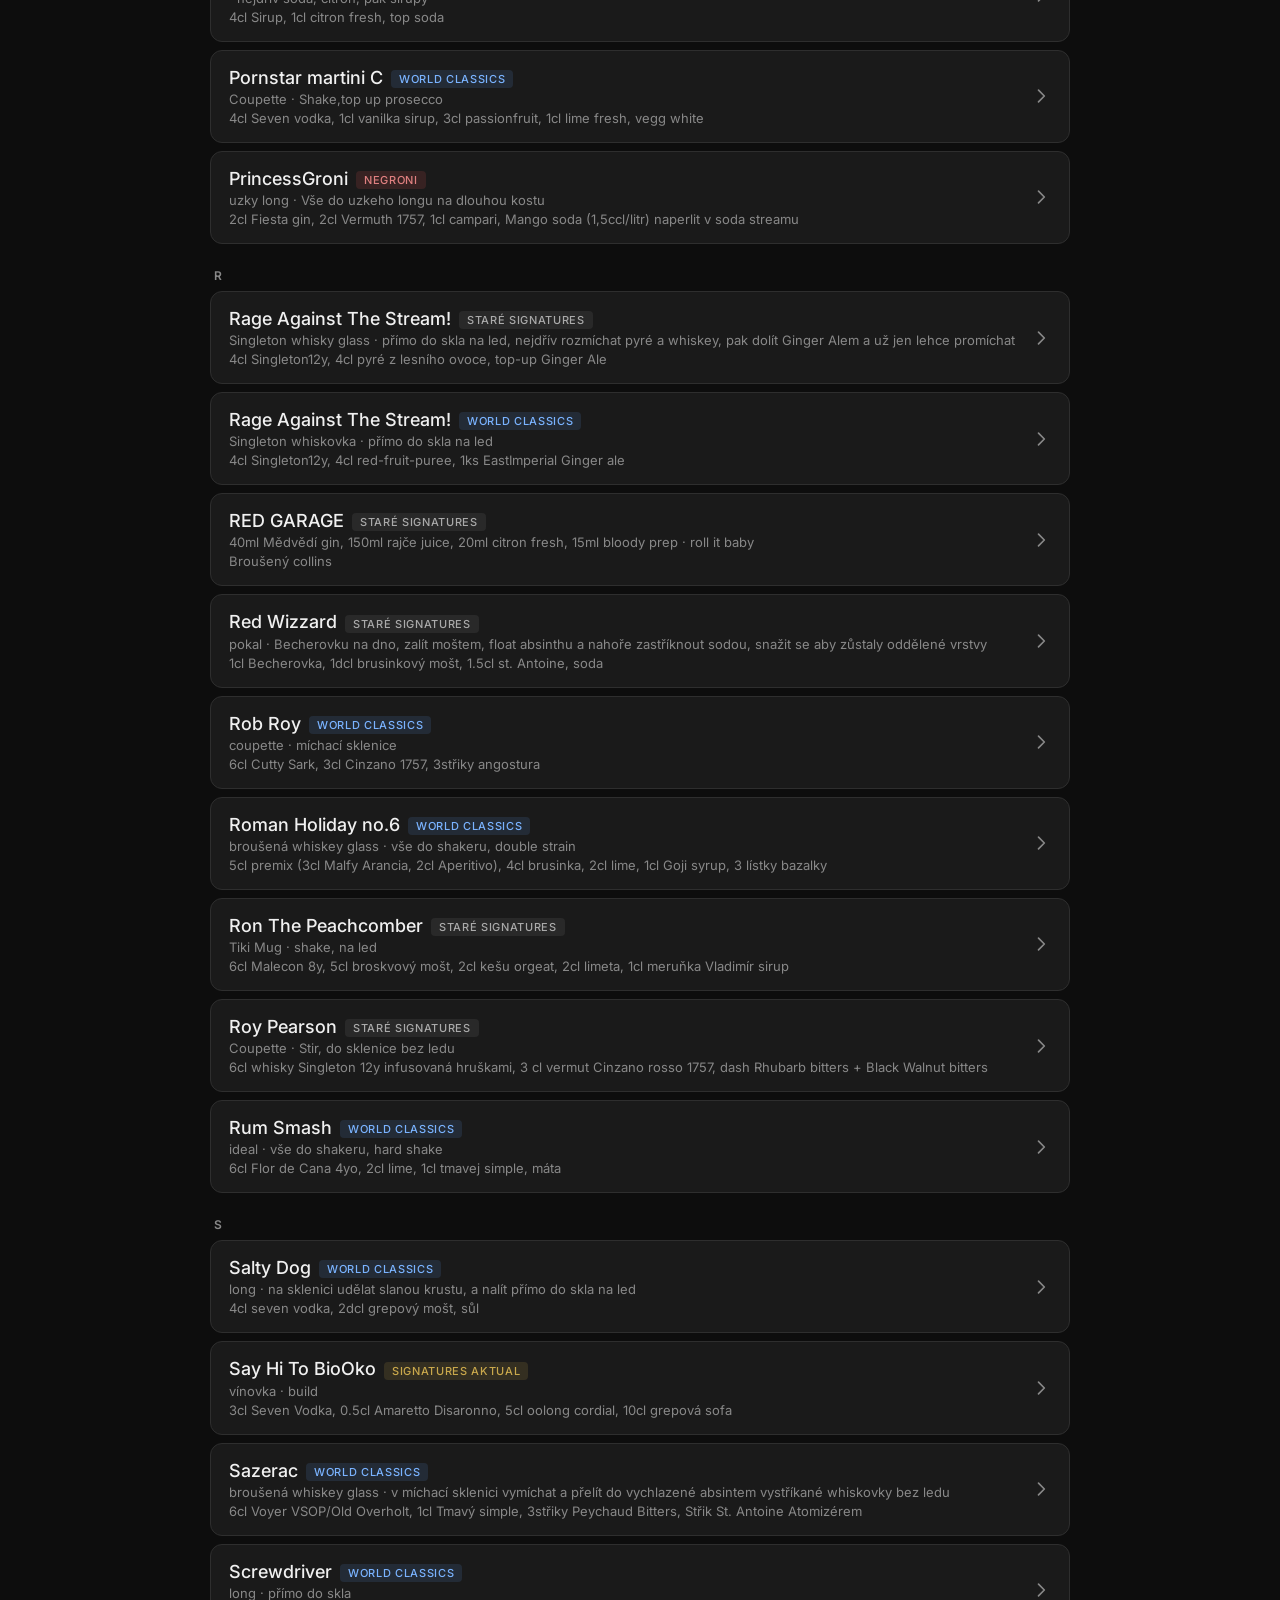
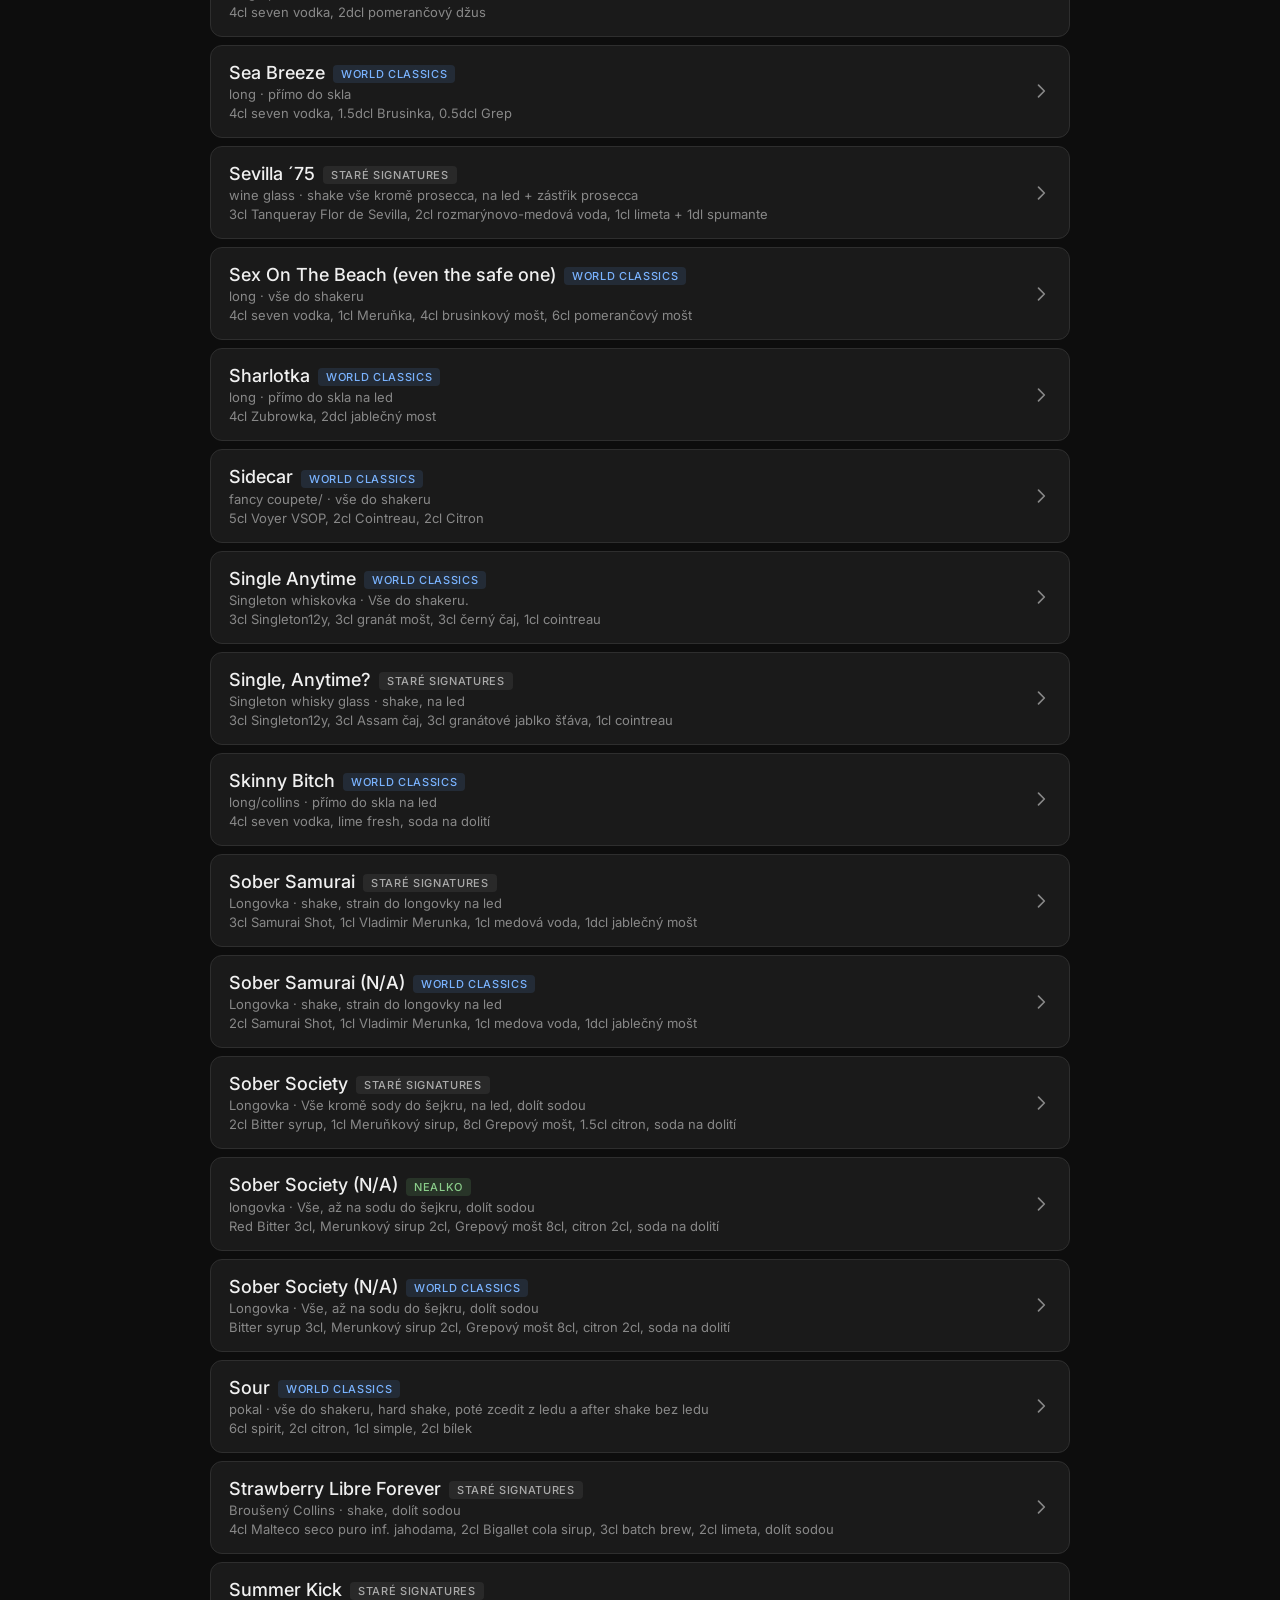
==== commit 1005b58e: "Fix typos in manual, link it from the cookbook bottom nav - manual.html: proofread drink intros and " ====
--- a/index.html
+++ b/index.html
@@ -53,6 +53,12 @@
       </svg>
       Láhve
     </button>
+    <a class="nav-btn" href="manual.html">
+      <svg width="22" height="22" fill="none" viewBox="0 0 24 24" stroke="currentColor">
+        <path stroke-linecap="round" stroke-linejoin="round" stroke-width="1.8" d="M12 6.25v13M12 6.25C10.83 5.48 9.25 5 7.5 5S4.17 5.48 3 6.25v13C4.17 18.48 5.75 18 7.5 18s3.33.48 4.5 1.25m0-13C13.17 5.48 14.75 5 16.5 5s3.33.48 4.5 1.25v13C19.83 18.48 18.25 18 16.5 18s-3.33.48-4.5 1.25"/>
+      </svg>
+      Manuál
+    </a>
   </nav>
 
   <script src="app.js"></script>
--- a/style.css
+++ b/style.css
@@ -125,8 +125,17 @@
   -webkit-user-select: none;
 }
 .recipe-card:hover, .recipe-card:active { border-color: var(--accent); background: var(--surface2); }
+.recipe-card-body { min-width: 0; flex: 1; }
 .recipe-card-name { font-size: 18px; font-weight: 500; }
 .recipe-card-meta { font-size: 13px; color: var(--muted); margin-top: 3px; }
+.recipe-card-ingredients {
+  font-size: 13px;
+  color: var(--muted);
+  margin-top: 3px;
+  white-space: nowrap;
+  overflow: hidden;
+  text-overflow: ellipsis;
+}
 .recipe-card-arrow { color: var(--muted); flex-shrink: 0; margin-left: 12px; }
 .cat-badge {
   display: inline-block;
@@ -501,6 +510,7 @@
   transition: color .15s;
 }
 .nav-btn svg { transition: color .15s; }
+a.nav-btn { text-decoration: none; }
 .nav-btn.active { color: var(--accent); }
 
 /* ── EMPTY STATE ── */
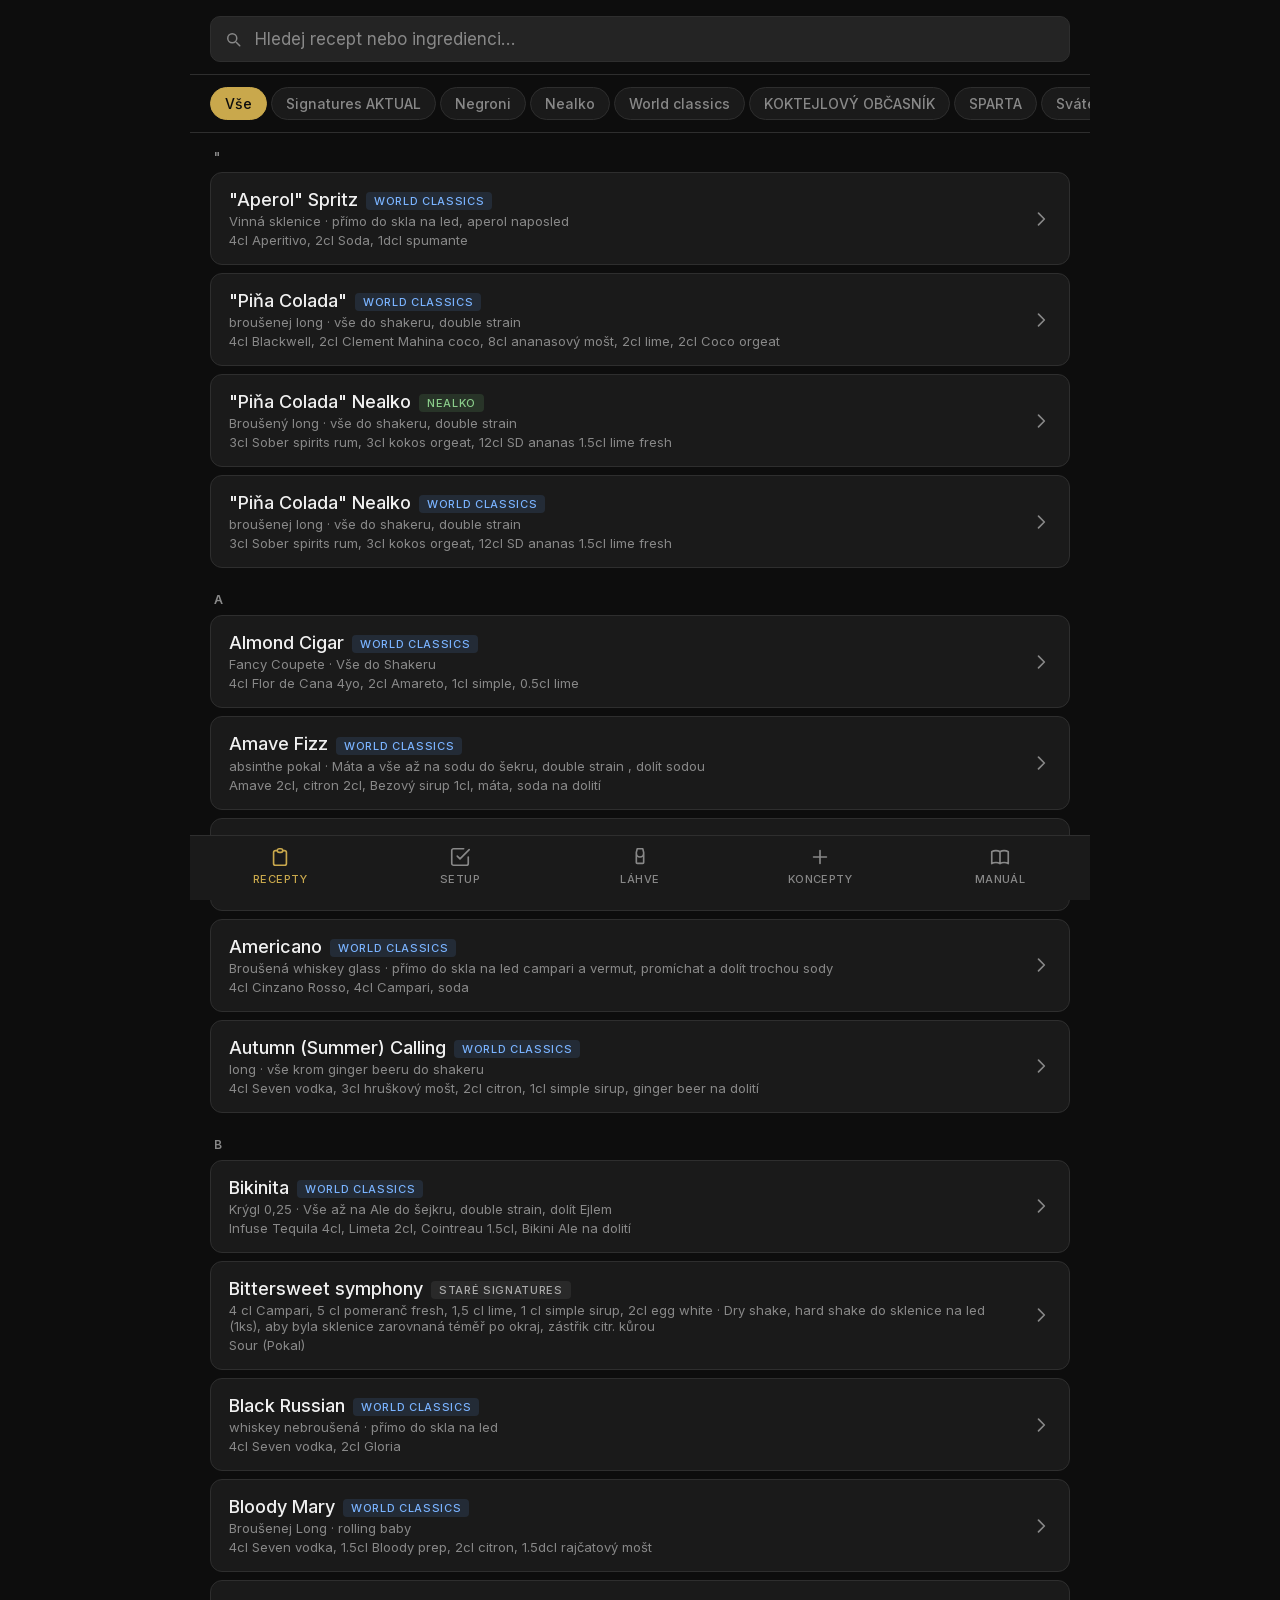
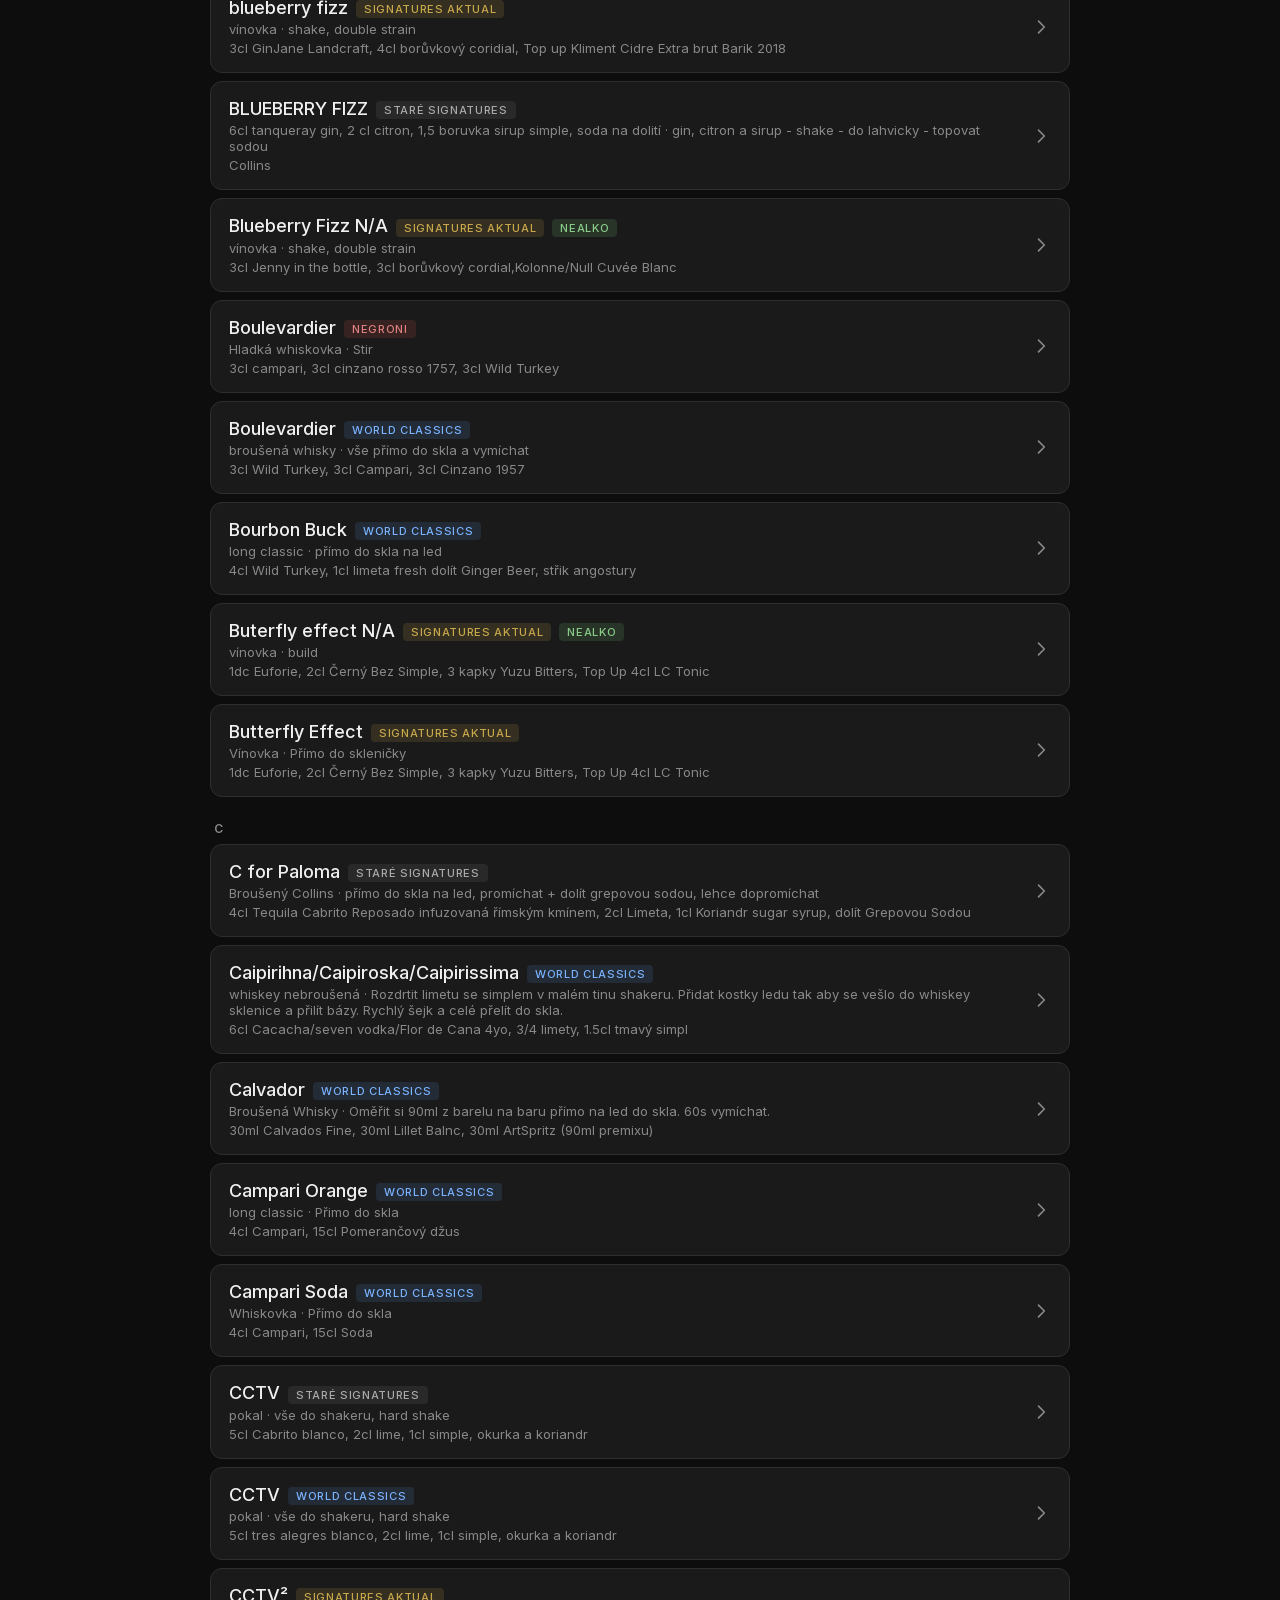
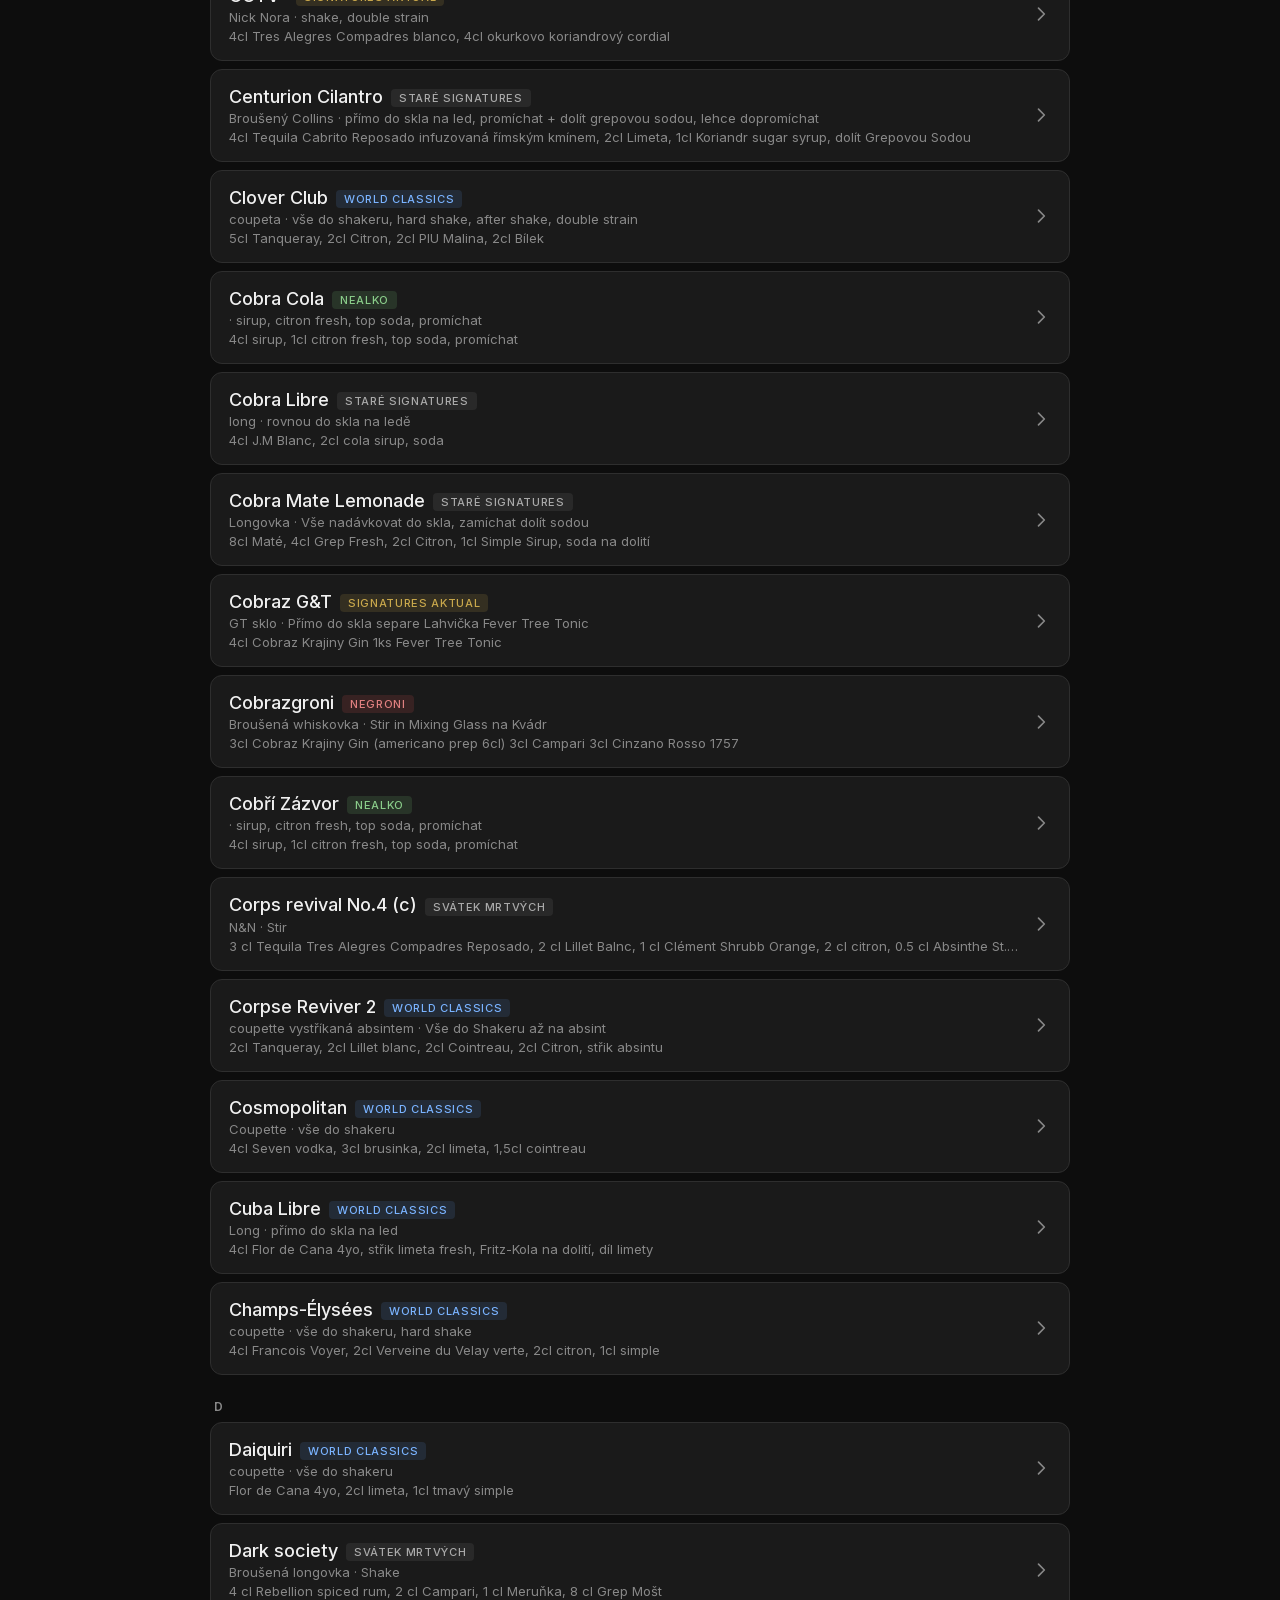
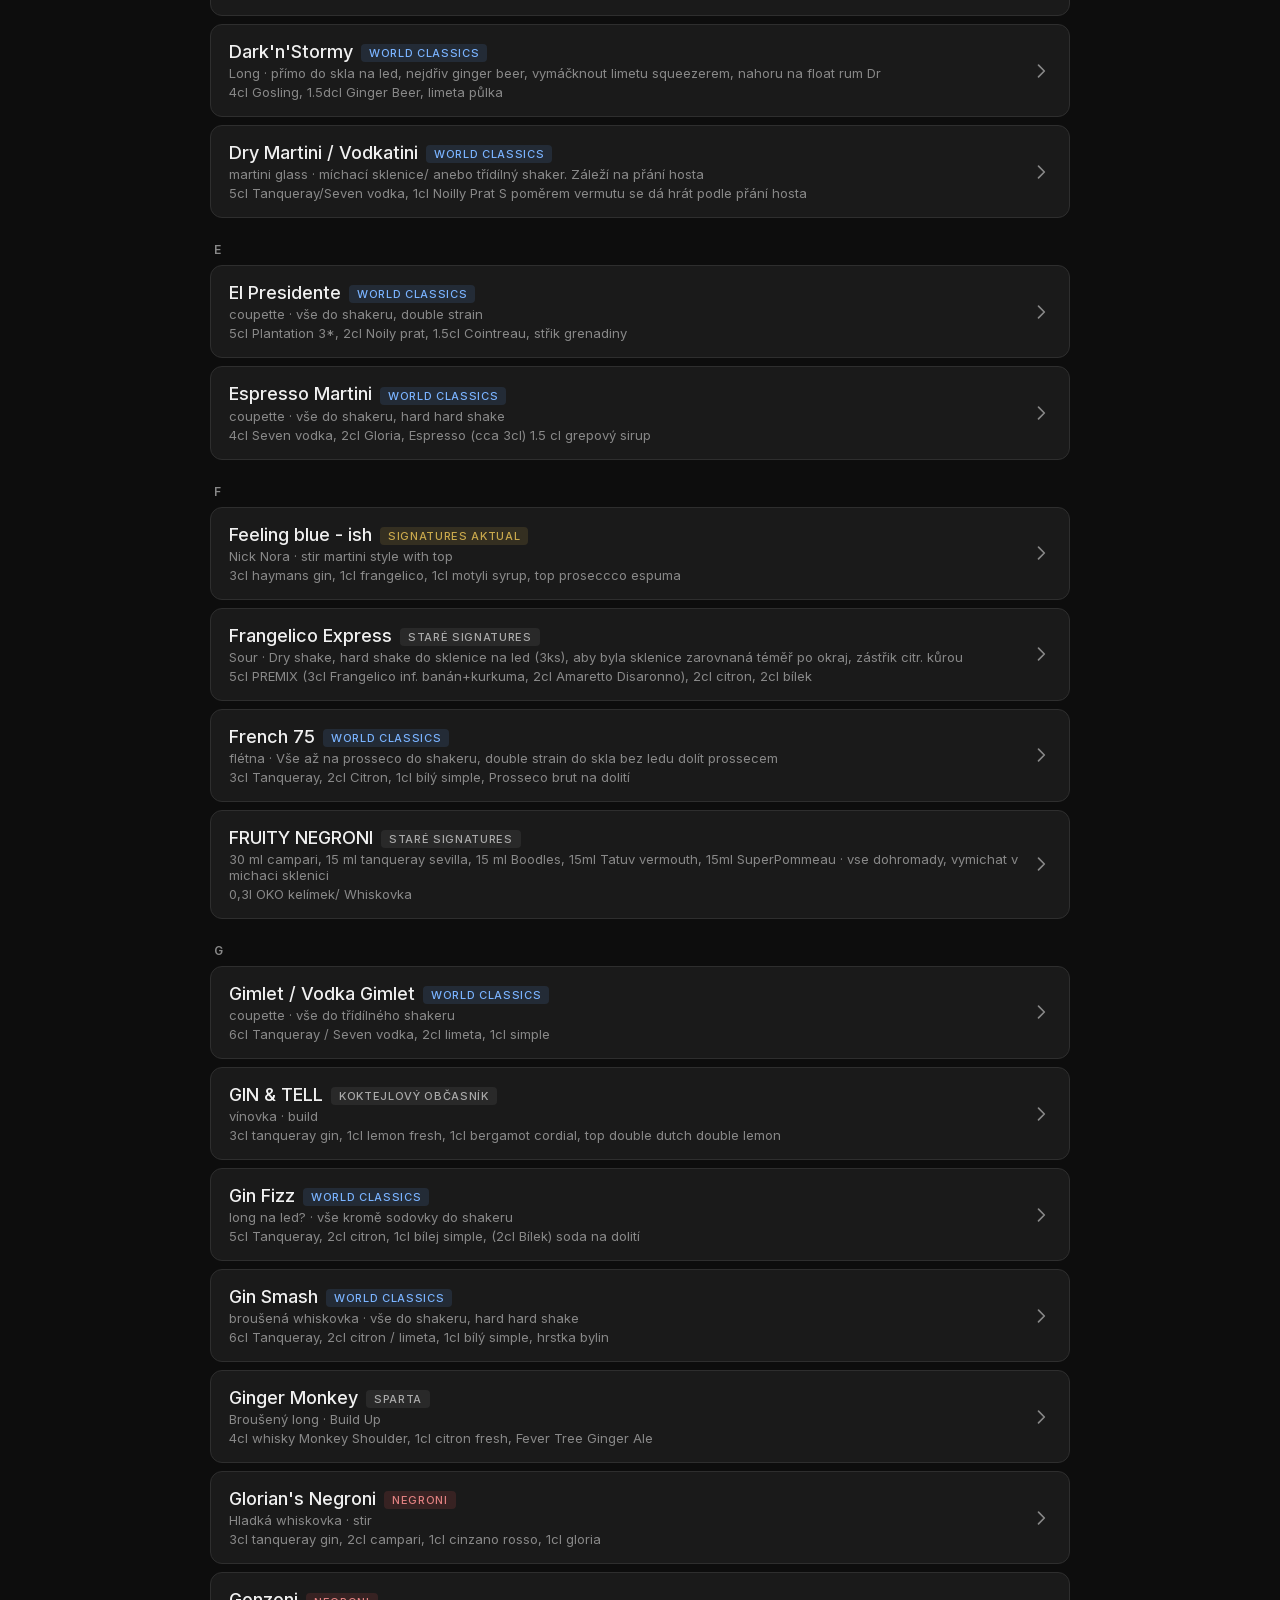
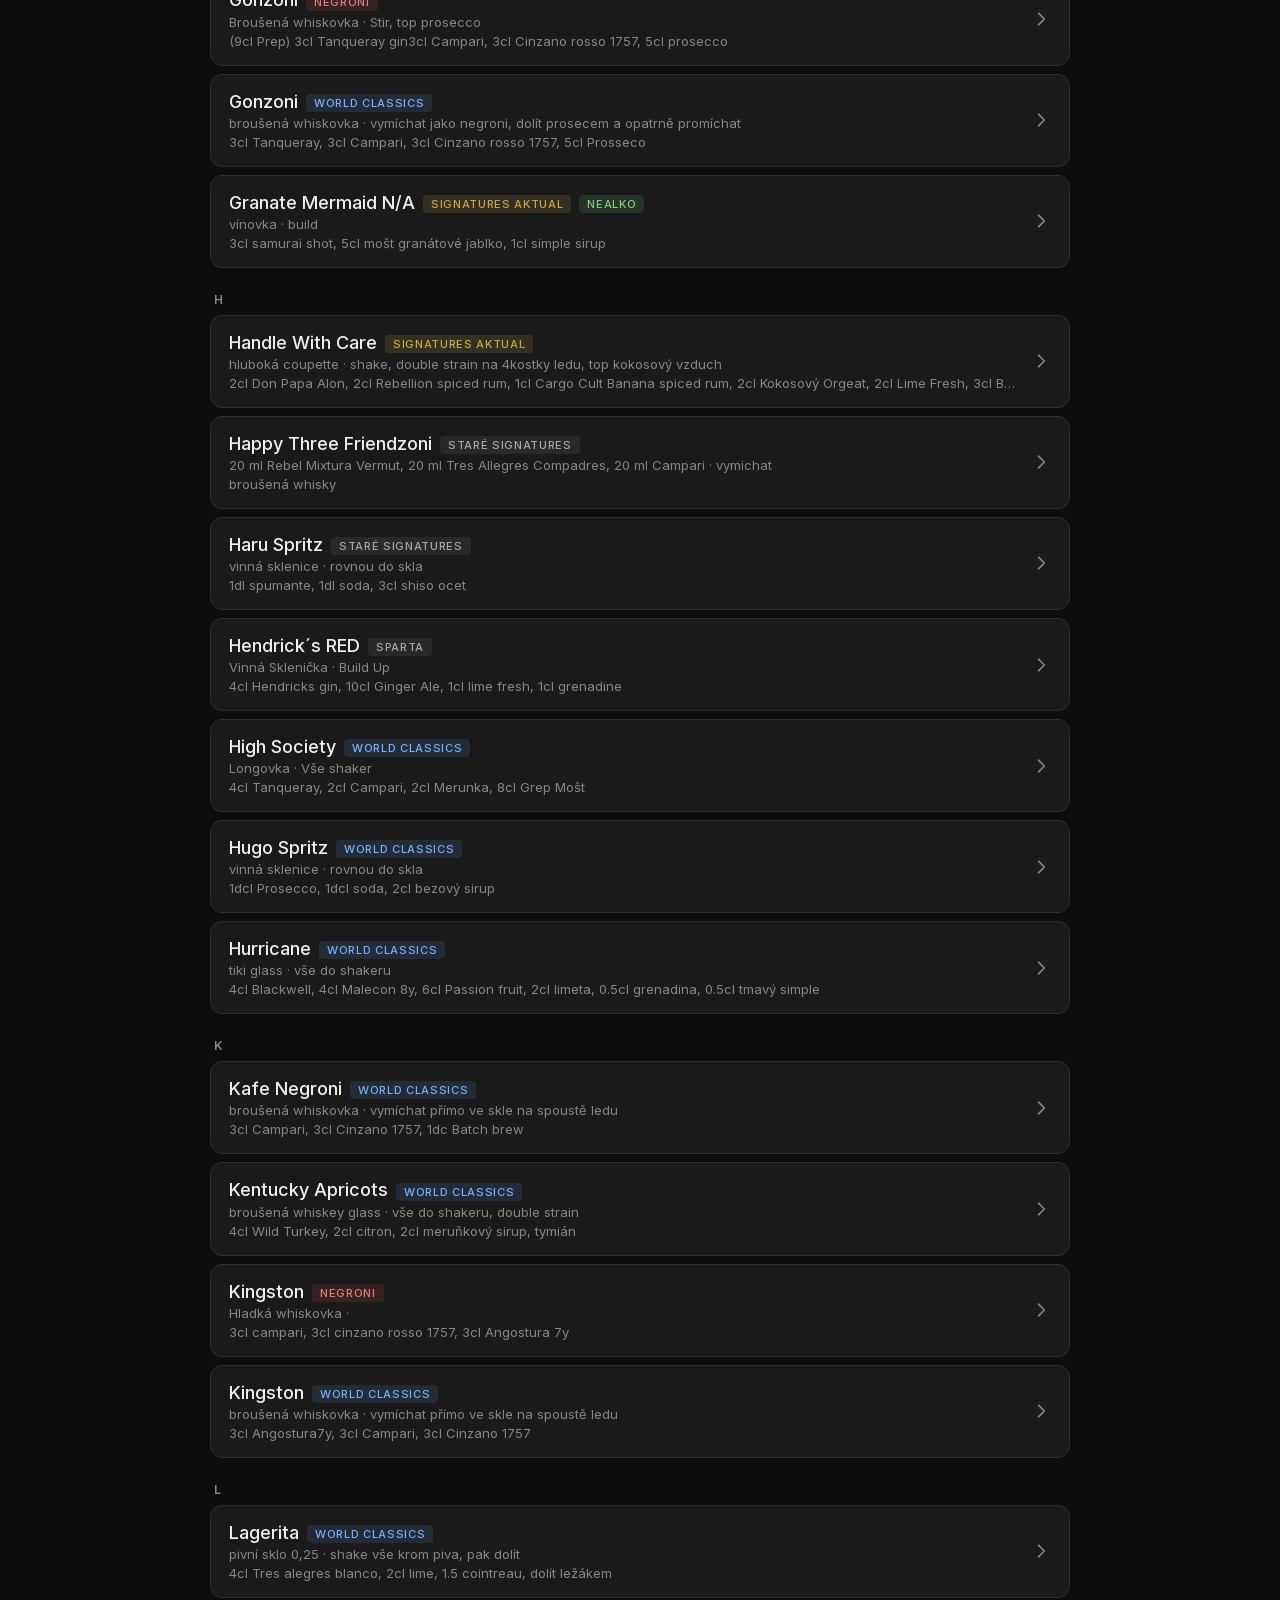
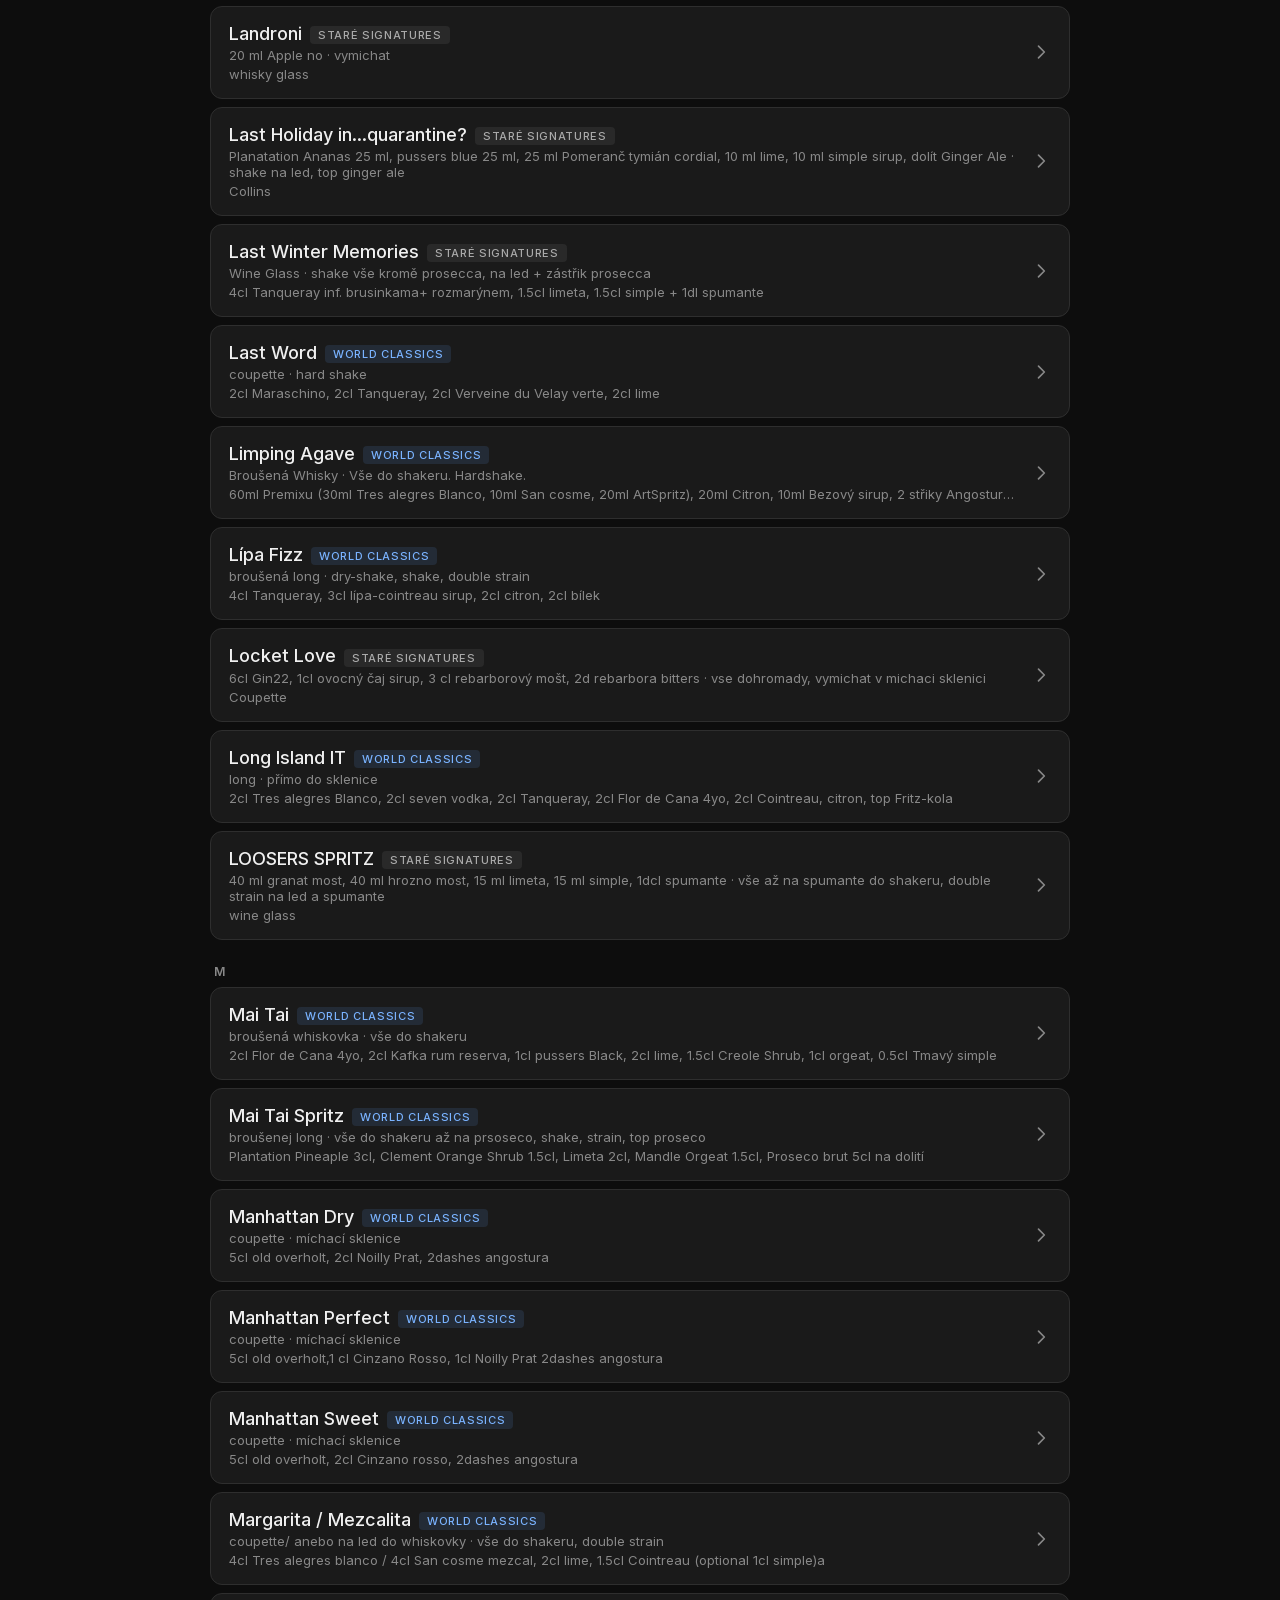
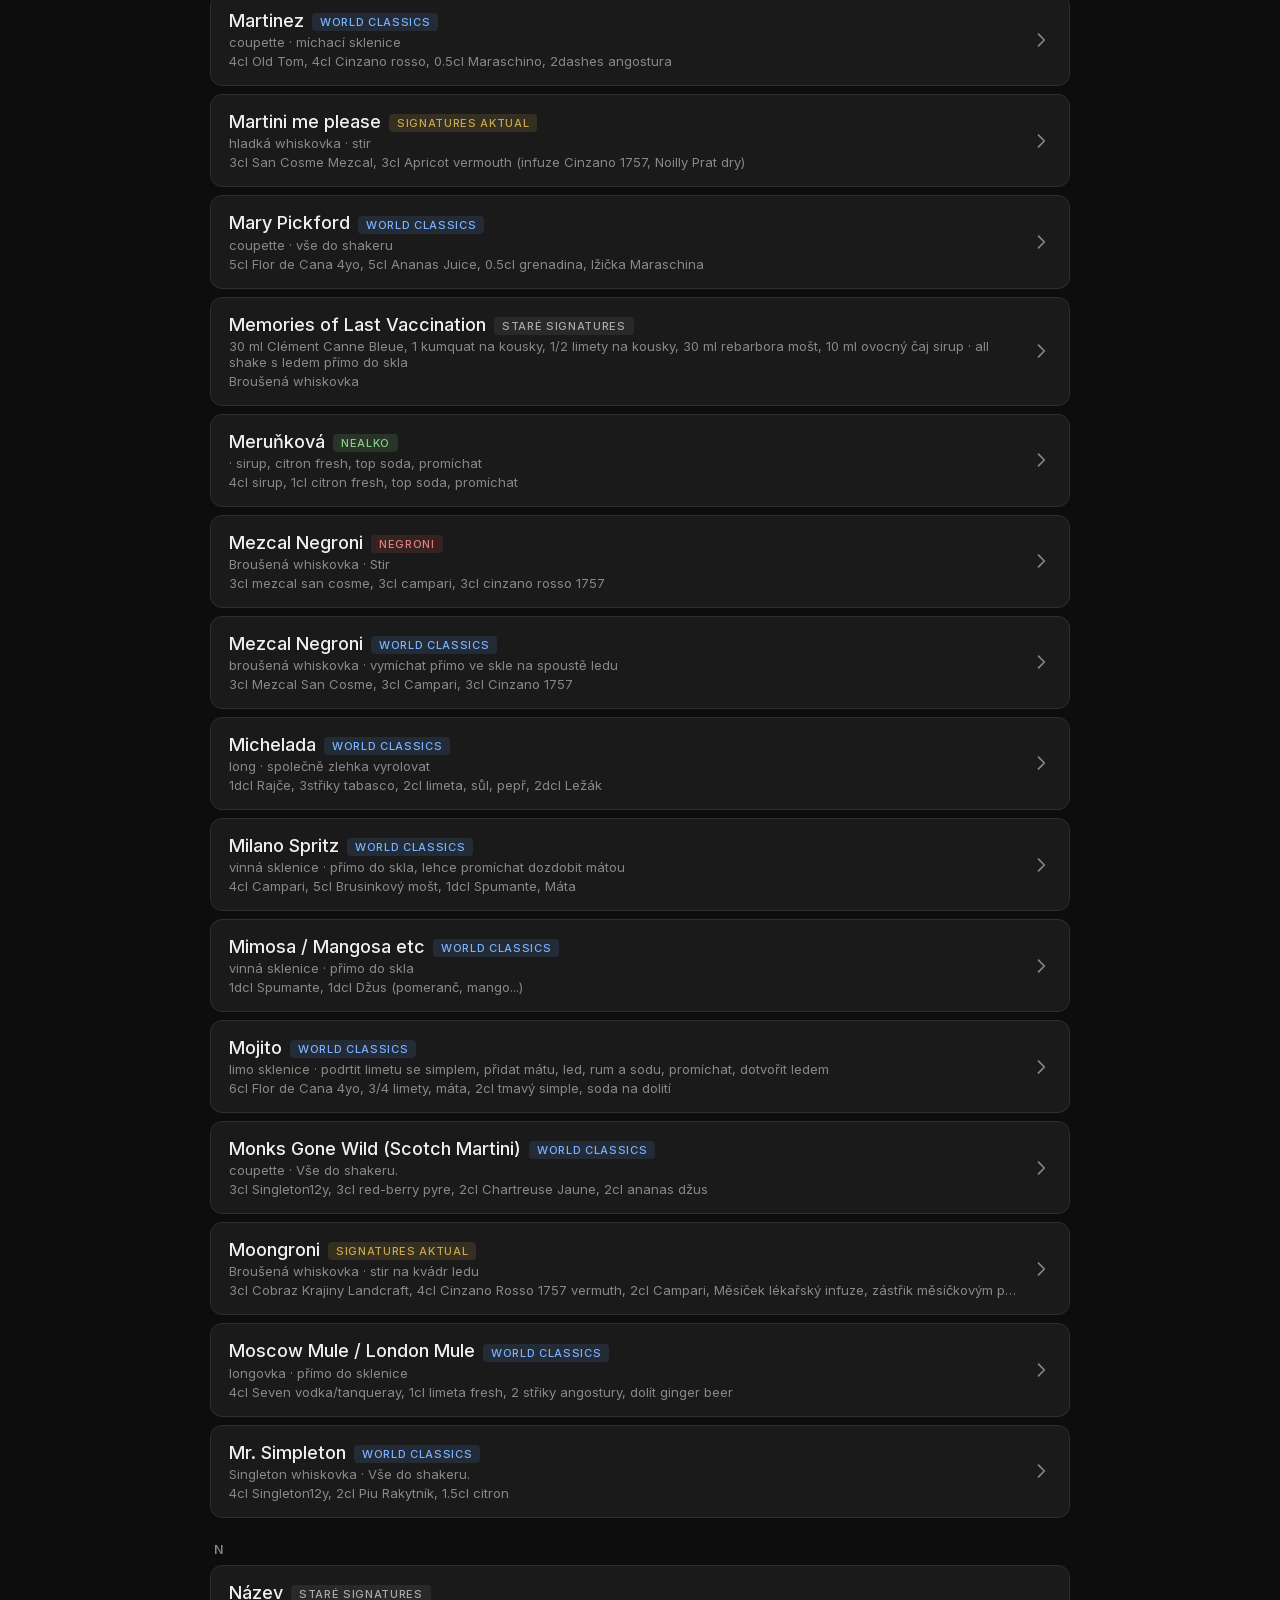
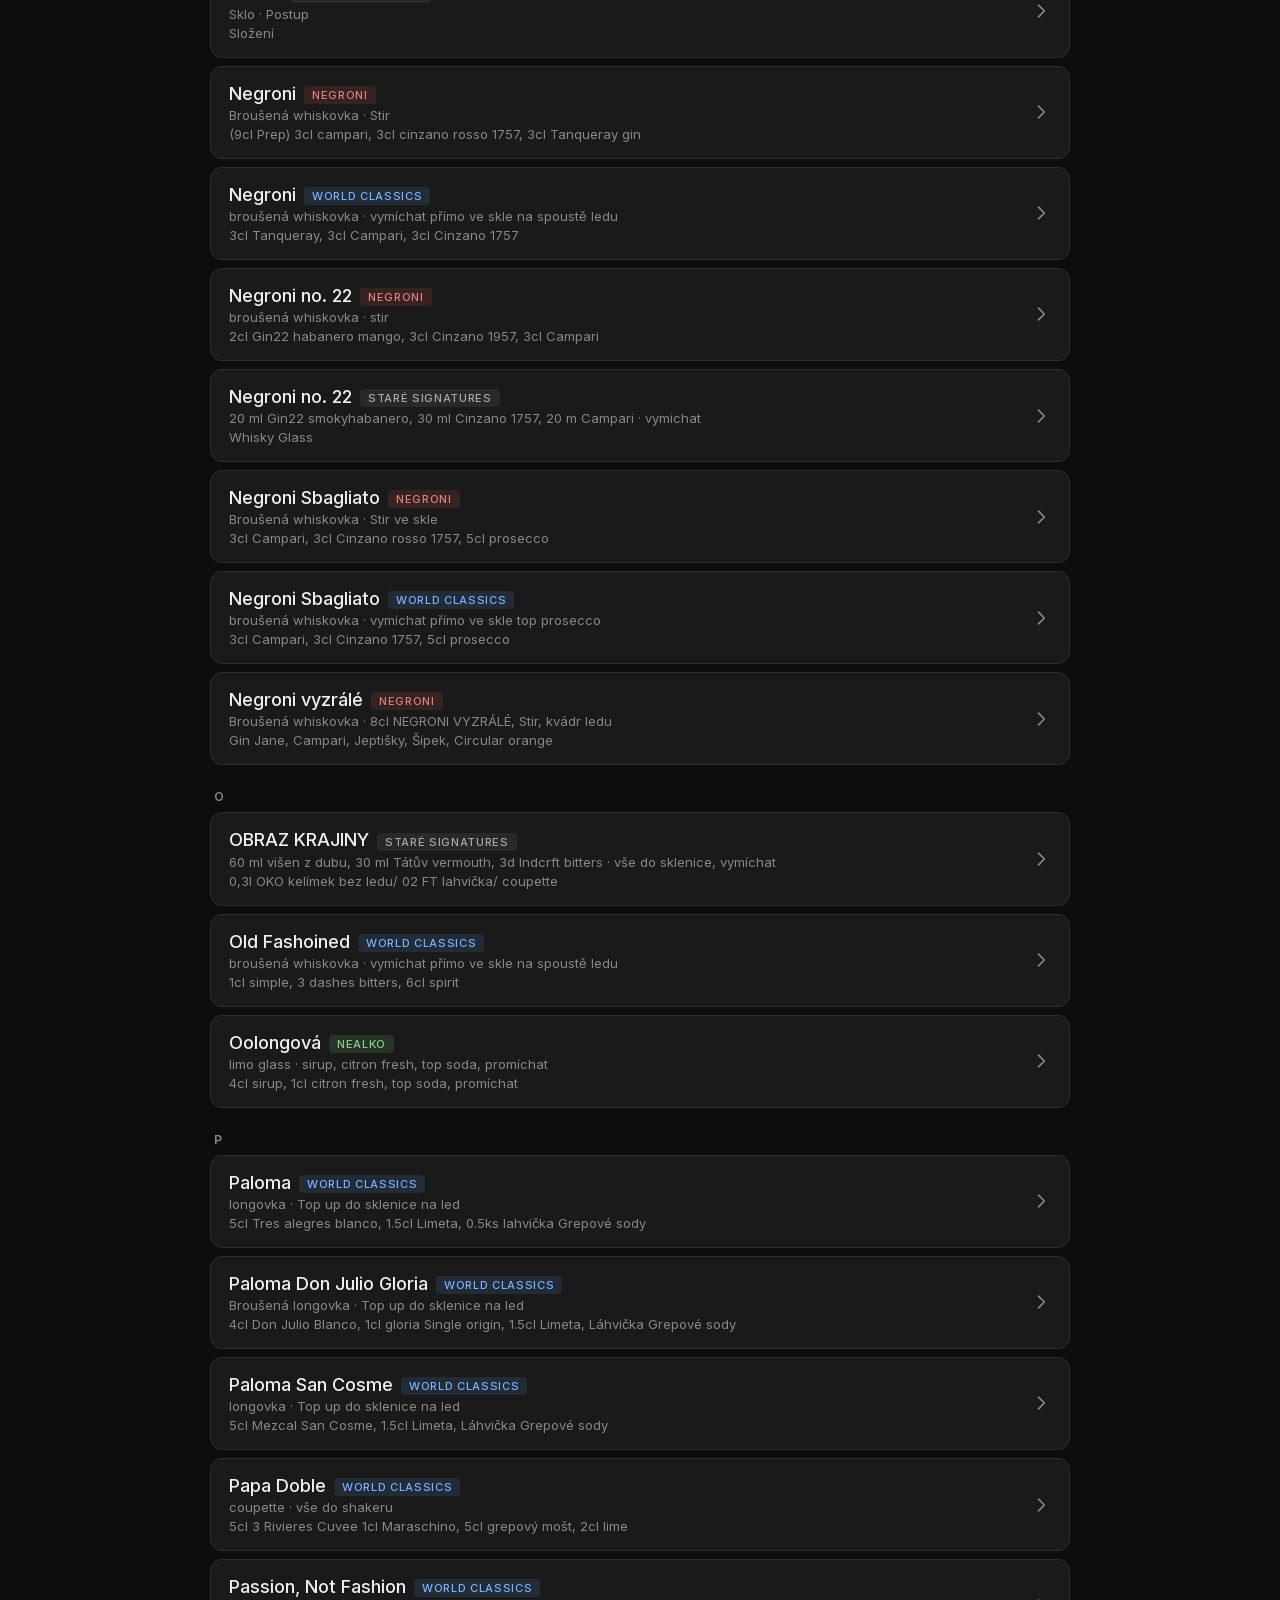
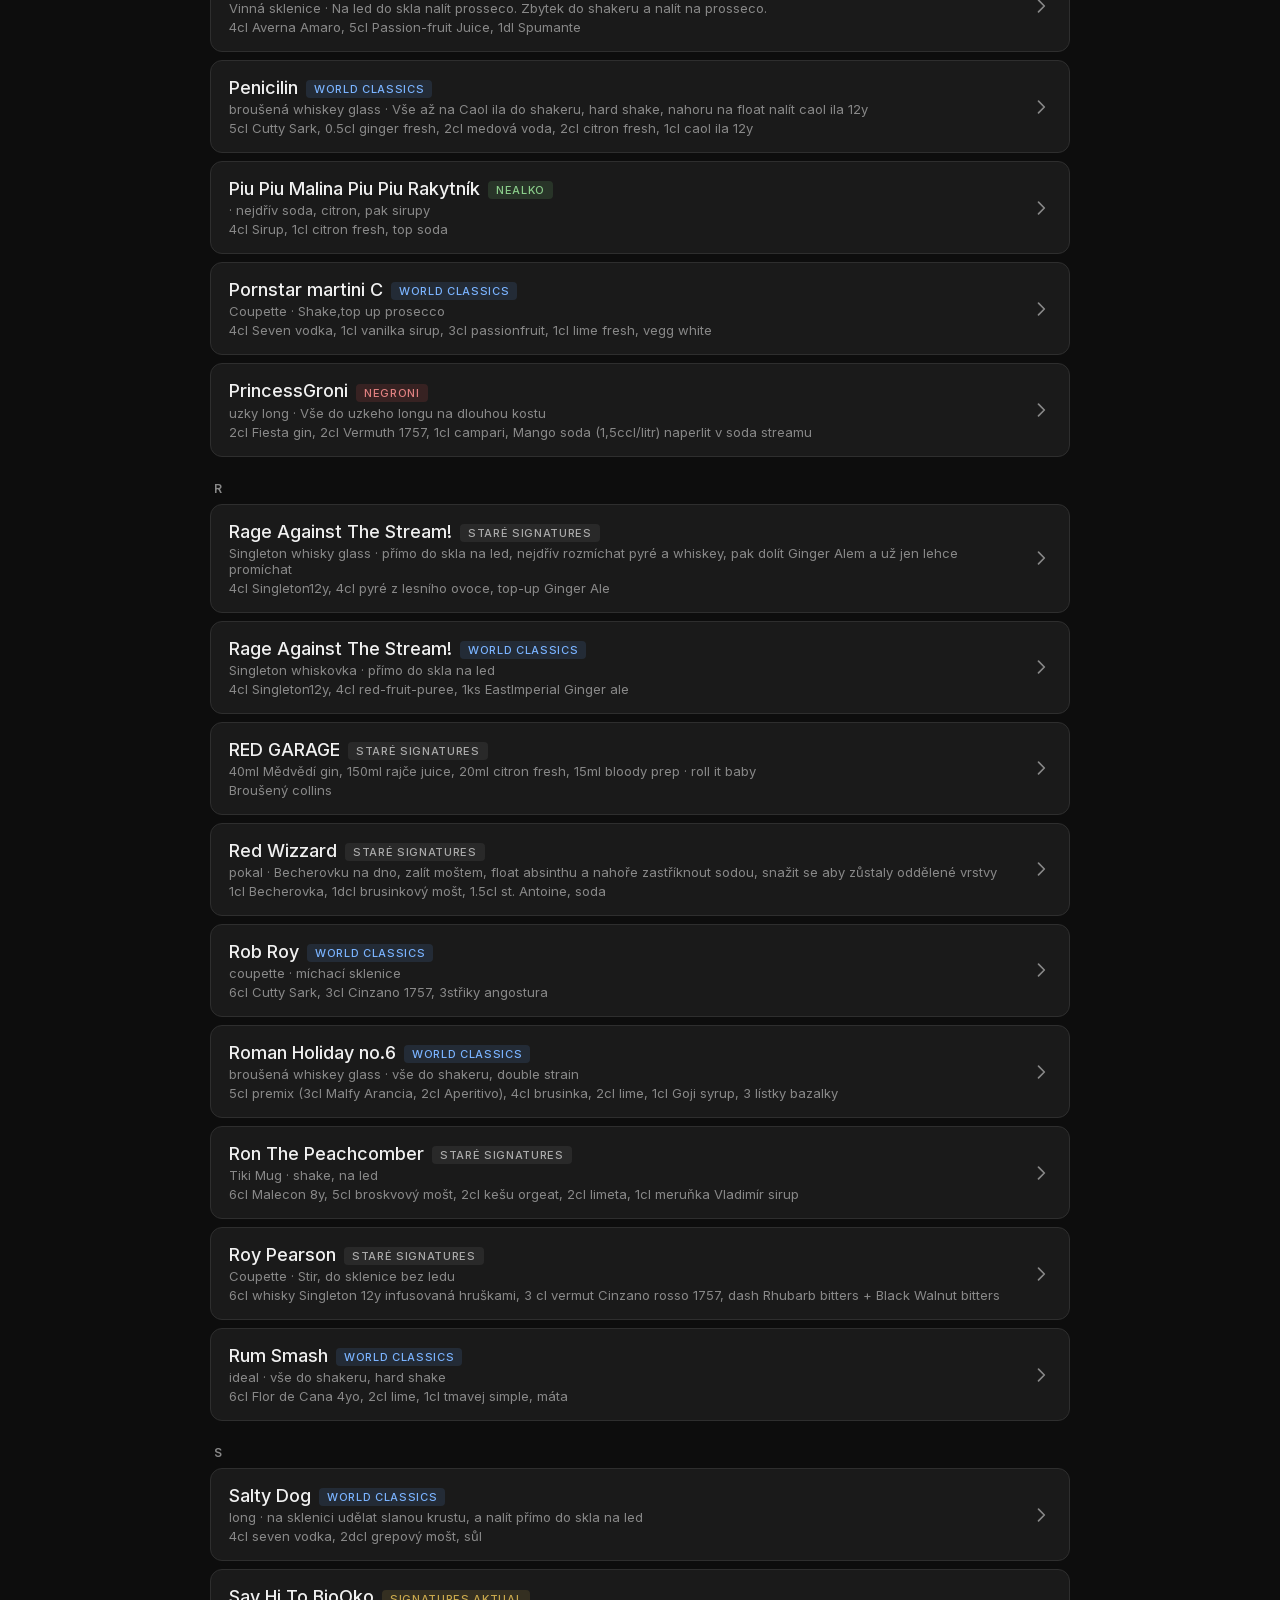
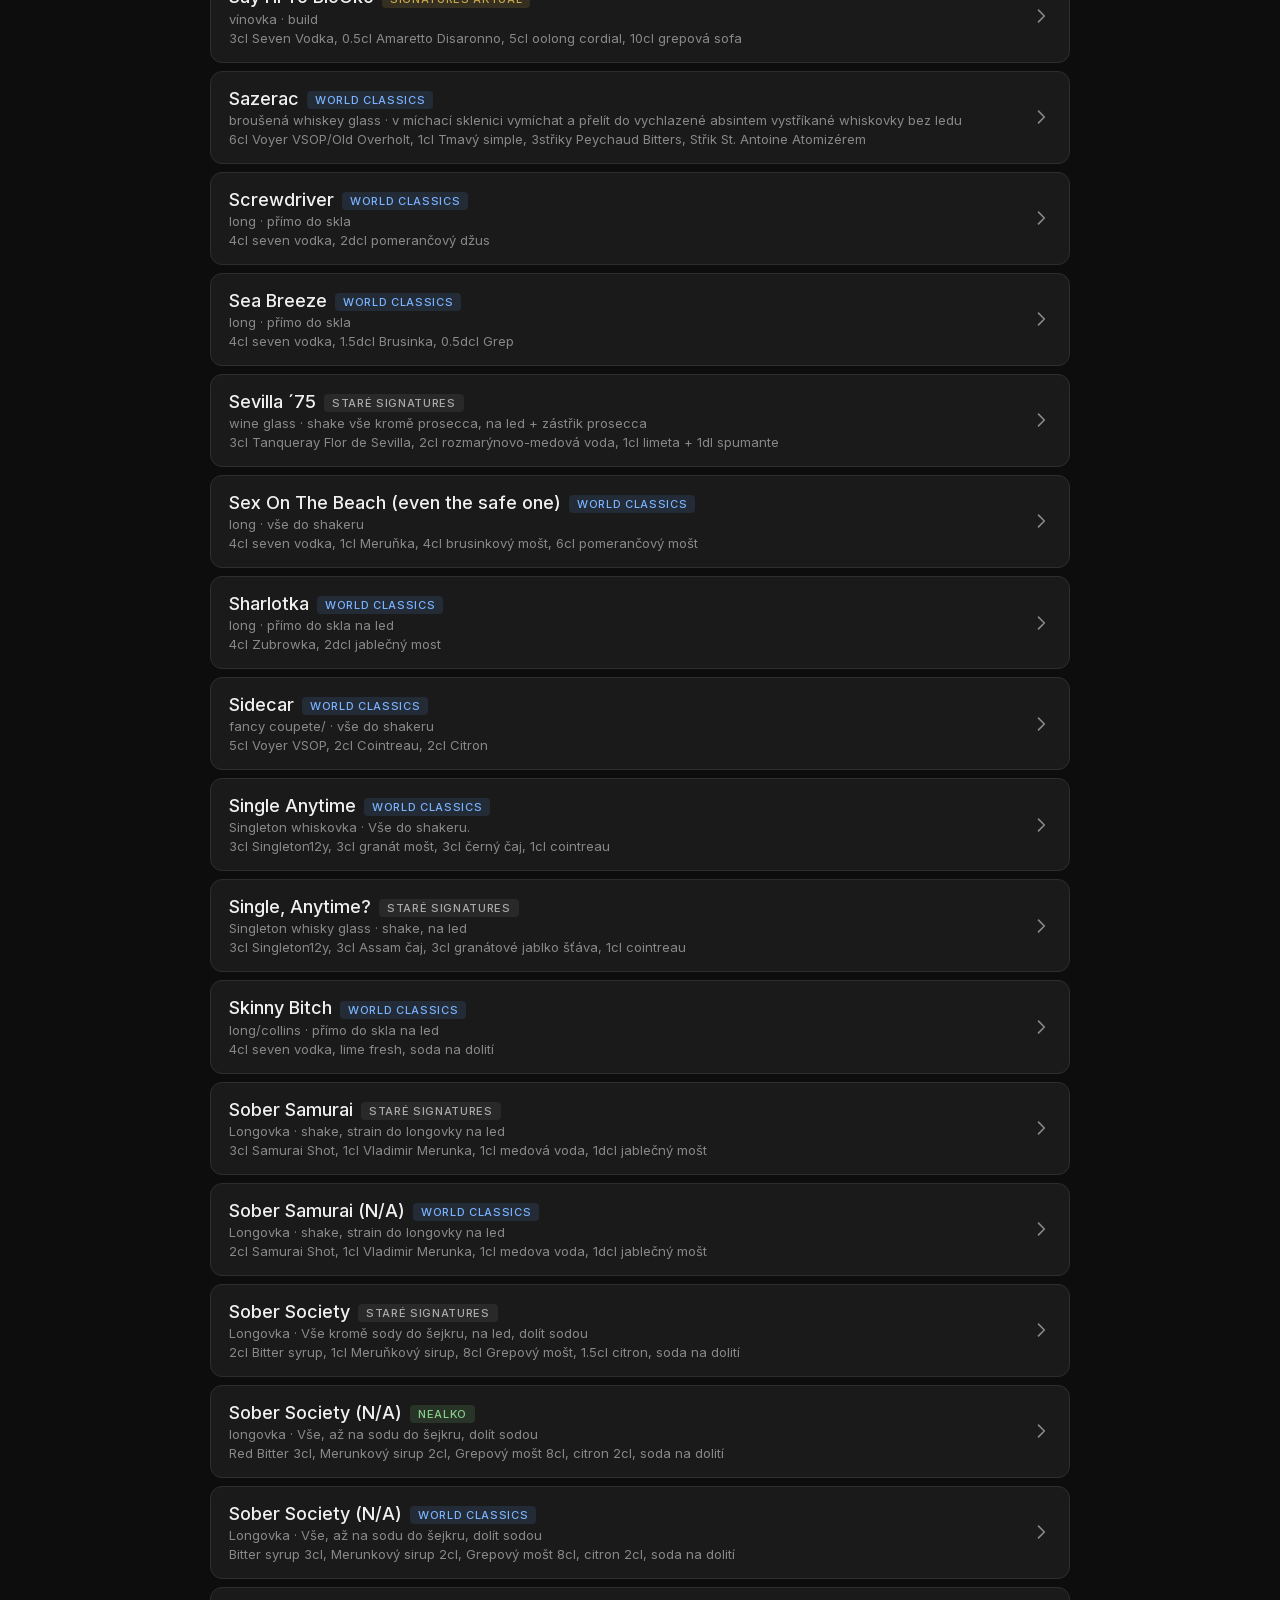
==== commit 480c9fbf: "Add Koncepty tab: shared drink-concept drafting with Sheets push New "Koncepty" tab lets the team dr" ====
--- a/index.html
+++ b/index.html
@@ -31,6 +31,7 @@
     <div id="list-view"></div>
     <div id="bottles-view"></div>
     <div id="setup-view"></div>
+    <div id="concepts-view"></div>
     <div id="detail-view"></div>
   </main>
 
@@ -53,6 +54,12 @@
       </svg>
       Láhve
     </button>
+    <button class="nav-btn" data-view="koncepty" onclick="showView('koncepty')">
+      <svg width="22" height="22" fill="none" viewBox="0 0 24 24" stroke="currentColor">
+        <path stroke-linecap="round" stroke-linejoin="round" stroke-width="1.8" d="M12 5v14m-7-7h14"/>
+      </svg>
+      Koncepty
+    </button>
     <a class="nav-btn" href="manual.html">
       <svg width="22" height="22" fill="none" viewBox="0 0 24 24" stroke="currentColor">
         <path stroke-linecap="round" stroke-linejoin="round" stroke-width="1.8" d="M12 6.25v13M12 6.25C10.83 5.48 9.25 5 7.5 5S4.17 5.48 3 6.25v13C4.17 18.48 5.75 18 7.5 18s3.33.48 4.5 1.25m0-13C13.17 5.48 14.75 5 16.5 5s3.33.48 4.5 1.25v13C19.83 18.48 18.25 18 16.5 18s-3.33.48-4.5 1.25"/>
--- a/style.css
+++ b/style.css
@@ -1,4 +1,52 @@
-@import url('https://fonts.googleapis.com/css2?family=Inter:wght@400;500;600&display=swap');
+/* --- fonty (self-hosted, Inter, OFL licence) --- */
+@font-face {
+  font-family: 'Inter';
+  font-style: normal;
+  font-weight: 400;
+  font-display: swap;
+  src: url('fonts/inter-400-latin.woff2') format('woff2');
+  unicode-range: U+0000-00FF, U+0131, U+0152-0153, U+02BB-02BC, U+02C6, U+02DA, U+02DC, U+0304, U+0308, U+0329, U+2000-206F, U+20AC, U+2122, U+2191, U+2193, U+2212, U+2215, U+FEFF, U+FFFD;
+}
+@font-face {
+  font-family: 'Inter';
+  font-style: normal;
+  font-weight: 400;
+  font-display: swap;
+  src: url('fonts/inter-400-latin-ext.woff2') format('woff2');
+  unicode-range: U+0100-02BA, U+02BD-02C5, U+02C7-02CC, U+02CE-02D7, U+02DD-02FF, U+0304, U+0308, U+0329, U+1D00-1DBF, U+1E00-1E9F, U+1EF2-1EFF, U+2020, U+20A0-20AB, U+20AD-20C4, U+2113, U+2C60-2C7F, U+A720-A7FF;
+}
+@font-face {
+  font-family: 'Inter';
+  font-style: normal;
+  font-weight: 500;
+  font-display: swap;
+  src: url('fonts/inter-500-latin.woff2') format('woff2');
+  unicode-range: U+0000-00FF, U+0131, U+0152-0153, U+02BB-02BC, U+02C6, U+02DA, U+02DC, U+0304, U+0308, U+0329, U+2000-206F, U+20AC, U+2122, U+2191, U+2193, U+2212, U+2215, U+FEFF, U+FFFD;
+}
+@font-face {
+  font-family: 'Inter';
+  font-style: normal;
+  font-weight: 500;
+  font-display: swap;
+  src: url('fonts/inter-500-latin-ext.woff2') format('woff2');
+  unicode-range: U+0100-02BA, U+02BD-02C5, U+02C7-02CC, U+02CE-02D7, U+02DD-02FF, U+0304, U+0308, U+0329, U+1D00-1DBF, U+1E00-1E9F, U+1EF2-1EFF, U+2020, U+20A0-20AB, U+20AD-20C4, U+2113, U+2C60-2C7F, U+A720-A7FF;
+}
+@font-face {
+  font-family: 'Inter';
+  font-style: normal;
+  font-weight: 600;
+  font-display: swap;
+  src: url('fonts/inter-600-latin.woff2') format('woff2');
+  unicode-range: U+0000-00FF, U+0131, U+0152-0153, U+02BB-02BC, U+02C6, U+02DA, U+02DC, U+0304, U+0308, U+0329, U+2000-206F, U+20AC, U+2122, U+2191, U+2193, U+2212, U+2215, U+FEFF, U+FFFD;
+}
+@font-face {
+  font-family: 'Inter';
+  font-style: normal;
+  font-weight: 600;
+  font-display: swap;
+  src: url('fonts/inter-600-latin-ext.woff2') format('woff2');
+  unicode-range: U+0100-02BA, U+02BD-02C5, U+02C7-02CC, U+02CE-02D7, U+02DD-02FF, U+0304, U+0308, U+0329, U+1D00-1DBF, U+1E00-1E9F, U+1EF2-1EFF, U+2020, U+20A0-20AB, U+20AD-20C4, U+2113, U+2C60-2C7F, U+A720-A7FF;
+}
 
 :root {
   --bg:       #0d0d0d;
@@ -513,6 +561,163 @@
 a.nav-btn { text-decoration: none; }
 .nav-btn.active { color: var(--accent); }
 
+/* ── KONCEPTY ── */
+#concepts-view { display: none; padding: 16px 20px; }
+.concept-deadline-banner {
+  display: flex; justify-content: space-between; align-items: center; flex-wrap: wrap; gap: 4px 12px;
+  background: linear-gradient(135deg, rgba(224,82,82,.18), rgba(224,82,82,.06));
+  border: 1px solid var(--danger); border-radius: var(--radius);
+  padding: 12px 16px; margin-bottom: 16px; cursor: pointer;
+}
+.concept-deadline-count { font-weight: 700; font-size: 15px; color: var(--danger); text-transform: uppercase; letter-spacing: .03em; }
+.concept-deadline-name { font-size: 14px; color: var(--text); }
+.concept-deadline-banner.urgent { animation: concept-pulse 1.6s ease-in-out infinite; }
+@keyframes concept-pulse {
+  0%, 100% { box-shadow: 0 0 0 rgba(224,82,82,.5); }
+  50% { box-shadow: 0 0 20px rgba(224,82,82,.75); }
+}
+.concept-heading { display: flex; align-items: baseline; justify-content: space-between; margin-bottom: 16px; }
+.concept-heading h2 { font-size: 20px; font-weight: 600; }
+.concept-add-row { display: flex; gap: 8px; margin-top: 16px; }
+.concept-add-row input {
+  flex: 1; background: var(--surface); border: 1px solid var(--border); border-radius: var(--radius);
+  color: var(--text); font-family: var(--sans); font-size: 15px; padding: 10px 14px;
+}
+.concept-btn {
+  background: var(--surface2); border: 1px solid var(--border); border-radius: var(--radius);
+  color: var(--text); font-family: var(--sans); font-size: 14px; font-weight: 500;
+  padding: 10px 16px; cursor: pointer; white-space: nowrap;
+}
+.concept-btn:hover { border-color: var(--accent); }
+.concept-btn-primary { background: var(--accent); border-color: var(--accent); color: #141414; }
+.concept-grid { display: grid; grid-template-columns: repeat(auto-fill, minmax(220px, 1fr)); gap: 12px; margin-top: 12px; }
+.concept-card {
+  position: relative; background: var(--surface); border: 1px solid var(--border); border-radius: var(--radius);
+  padding: 16px; cursor: pointer; transition: border-color .15s;
+}
+.concept-card:hover { border-color: var(--accent); }
+.concept-card-title { font-size: 18px; font-weight: 600; }
+.concept-card-sub { font-size: 13px; color: var(--muted); margin-top: 4px; }
+.concept-progress-bar { height: 5px; border-radius: 3px; background: var(--surface2); margin-top: 12px; overflow: hidden; }
+.concept-progress-fill { height: 100%; background: var(--accent); border-radius: 3px; }
+.concept-card-deadline { font-size: 12px; color: var(--muted); margin-top: 8px; }
+.concept-card-delete {
+  position: absolute; top: 10px; right: 10px; background: none; border: none; color: var(--muted);
+  font-size: 16px; cursor: pointer; line-height: 1;
+}
+.concept-card-delete:disabled { opacity: .25; cursor: not-allowed; }
+.concept-card-delete:hover:not(:disabled) { color: var(--danger); }
+
+.concept-form {
+  background: var(--surface); border: 1px solid var(--border); border-radius: var(--radius);
+  padding: 16px; margin-top: 16px; display: flex; flex-direction: column; gap: 12px;
+}
+.concept-form label { display: flex; flex-direction: column; gap: 6px; font-size: 13px; color: var(--muted); }
+.concept-form input, .concept-form textarea {
+  background: var(--surface2); border: 1px solid var(--border); border-radius: 8px;
+  color: var(--text); font-family: var(--sans); font-size: 16px; padding: 11px 12px; resize: vertical;
+}
+.concept-field-label { font-size: 13px; color: var(--muted); }
+.concept-tag-row { display: flex; flex-wrap: wrap; gap: 6px; }
+.concept-tag {
+  background: var(--surface2); border: 1px solid var(--border); border-radius: 99px;
+  color: var(--text); font-family: var(--sans); font-size: 13px; padding: 5px 12px; cursor: pointer;
+}
+.concept-tag:hover { border-color: var(--accent); color: var(--accent); }
+.concept-chips { display: flex; flex-wrap: wrap; gap: 6px; }
+.concept-chip {
+  display: inline-flex; align-items: center; gap: 6px; background: var(--surface2);
+  border: 1px solid var(--border); border-radius: 99px; font-size: 13px; padding: 4px 6px 4px 12px;
+}
+.concept-chip-remove { background: none; border: none; color: var(--muted); font-size: 15px; cursor: pointer; padding: 0 4px; }
+.concept-chip-remove:hover { color: var(--danger); }
+.concept-form-actions { display: flex; gap: 8px; flex-wrap: wrap; }
+.concept-form-actions-sticky {
+  position: sticky; bottom: 80px; margin: 16px -16px -16px; padding: 12px 16px;
+  background: var(--surface); border-top: 1px solid var(--border); box-shadow: 0 -8px 16px rgba(0,0,0,.3);
+}
+.concept-form-error {
+  background: rgba(224,82,82,.12); border: 1px solid var(--danger); border-radius: 8px;
+  color: var(--danger); font-size: 13px; padding: 8px 12px; margin-bottom: 10px;
+}
+.concept-save { background: var(--accent); border: 1px solid var(--accent); color: #141414; }
+.concept-cancel, .concept-delete { background: var(--surface2); }
+.concept-delete { color: var(--danger); border-color: rgba(224,82,82,.4); }
+
+.concept-status-toggle { display: flex; gap: 8px; }
+.status-btn {
+  flex: 1; background: var(--surface2); border: 1px solid var(--border); border-radius: 8px;
+  color: var(--muted); font-family: var(--sans); font-size: 14px; font-weight: 500; padding: 11px; cursor: pointer;
+}
+.status-btn.active { color: #141414; background: var(--accent2); border-color: var(--accent2); }
+.concept-status-hint { font-size: 12px; color: var(--muted); margin-top: -4px; }
+
+/* Custom suggestion dropdown — swapped out <datalist>, which is unreliable
+   on mobile browsers (especially iOS Safari). */
+.ac-wrap { position: relative; }
+.ac-input {
+  width: 100%; background: var(--surface2); border: 1px solid var(--border); border-radius: 8px;
+  color: var(--text); font-family: var(--sans); font-size: 16px; padding: 11px 12px;
+}
+.ac-list {
+  position: absolute; top: calc(100% + 4px); left: 0; right: 0; z-index: 20;
+  background: var(--surface2); border: 1px solid var(--border); border-radius: 8px;
+  max-height: 220px; overflow-y: auto; box-shadow: 0 8px 24px rgba(0,0,0,.4);
+}
+.ac-item {
+  display: flex; justify-content: space-between; align-items: center; gap: 8px;
+  padding: 11px 12px; font-size: 15px; cursor: pointer; border-bottom: 1px solid var(--border);
+}
+.ac-item:last-child { border-bottom: none; }
+.ac-item:hover, .ac-item:active { background: rgba(201,168,76,.1); }
+.ac-badge { font-size: 11px; color: var(--accent); white-space: nowrap; flex-shrink: 0; }
+
+.cf-comp-row { margin-bottom: 14px; padding-bottom: 12px; border-bottom: 1px solid var(--border); }
+.cf-comp-qty-row { display: flex; gap: 8px; margin-top: 8px; }
+.cf-comp-amount {
+  flex: 1; min-width: 0; background: var(--surface2); border: 1px solid var(--border); border-radius: 8px;
+  color: var(--text); font-family: var(--sans); font-size: 16px; padding: 11px 12px;
+}
+.cf-comp-unit {
+  flex: 0 0 76px; background: var(--surface2); border: 1px solid var(--border); border-radius: 8px;
+  color: var(--text); font-family: var(--sans); font-size: 15px; padding: 11px 4px; text-align: center;
+}
+.cf-comp-remove {
+  flex: 0 0 40px; background: var(--surface2); border: 1px solid var(--border); border-radius: 8px;
+  color: var(--muted); font-size: 18px; cursor: pointer;
+}
+.cf-comp-remove:hover { color: var(--danger); border-color: rgba(224,82,82,.4); }
+.concept-add-line {
+  display: block; width: 100%; text-align: center; background: var(--surface2); border: 1px dashed var(--border);
+  border-radius: 8px; color: var(--accent); font-family: var(--sans); font-size: 14px; font-weight: 500;
+  cursor: pointer; padding: 10px; margin-top: 4px;
+}
+
+.concept-briefing { font-size: 14px; color: var(--text); white-space: pre-wrap; margin: 8px 0; }
+.concept-drink-card {
+  background: var(--surface); border: 1px solid var(--border); border-radius: var(--radius);
+  padding: 14px 16px; margin-bottom: 10px; cursor: pointer; position: relative;
+}
+.concept-drink-card:hover { border-color: var(--accent); }
+.concept-drink-name { font-size: 16px; font-weight: 600; display: flex; align-items: center; gap: 8px; }
+.concept-badge { font-size: 11px; font-weight: 600; text-transform: uppercase; letter-spacing: .04em; border-radius: 99px; padding: 2px 9px; }
+.concept-badge-koncept { background: var(--surface2); color: var(--muted); }
+.concept-badge-ready { background: var(--accent); color: #141414; }
+.concept-badge-pushed { background: var(--surface2); color: var(--accent2); border: 1px solid var(--border); }
+.concept-btn:disabled { opacity: .4; cursor: not-allowed; }
+.concept-drink-meta { font-size: 13px; color: var(--muted); margin-top: 3px; }
+.concept-drink-comp { font-size: 13px; color: var(--text); margin-top: 6px; }
+.concept-drink-remove {
+  position: absolute; top: 12px; right: 12px; background: none; border: none; color: var(--muted);
+  font-size: 16px; cursor: pointer;
+}
+.concept-drink-remove:hover { color: var(--danger); }
+
+.concept-csv-out {
+  width: 100%; min-height: 140px; font: 12px/1.5 ui-monospace, monospace; margin-top: 10px;
+  background: var(--surface2); border: 1px solid var(--border); border-radius: 8px; color: var(--text); padding: 10px;
+}
+
 /* ── EMPTY STATE ── */
 .empty {
   text-align: center;
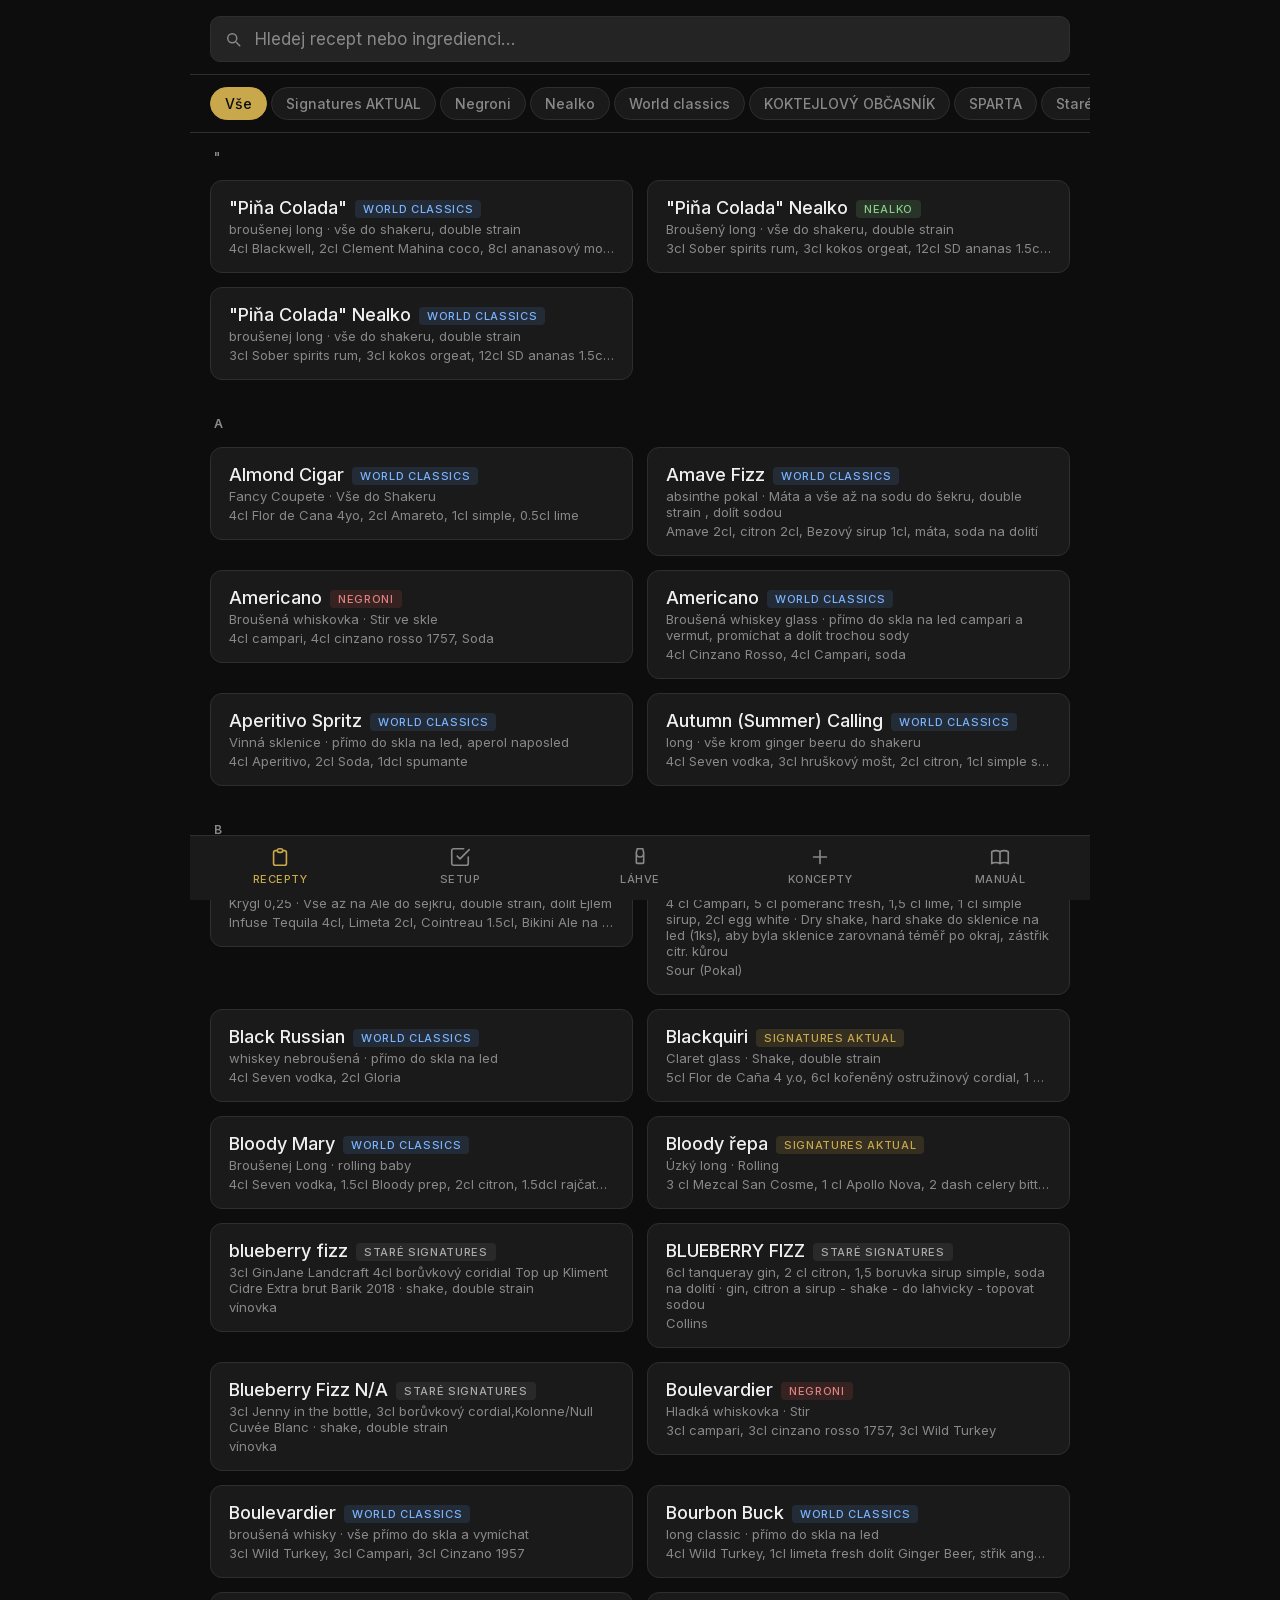
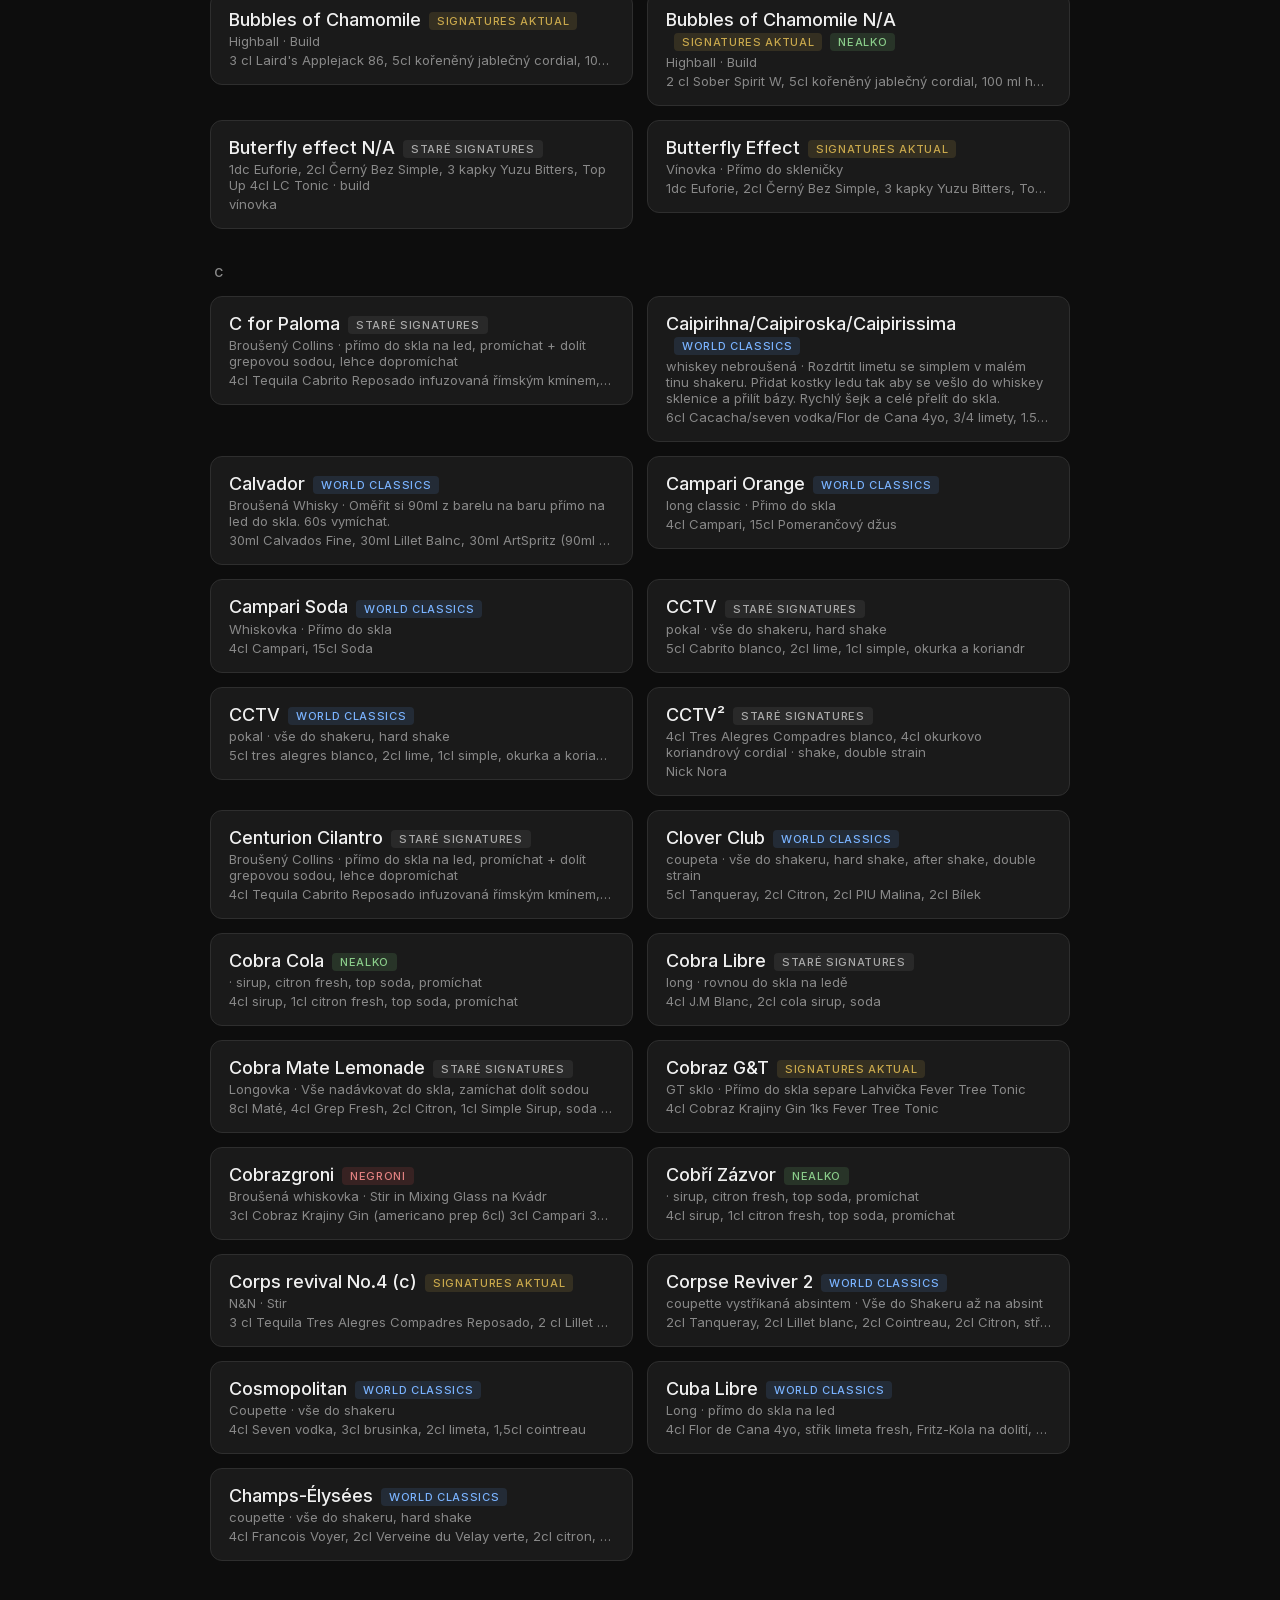
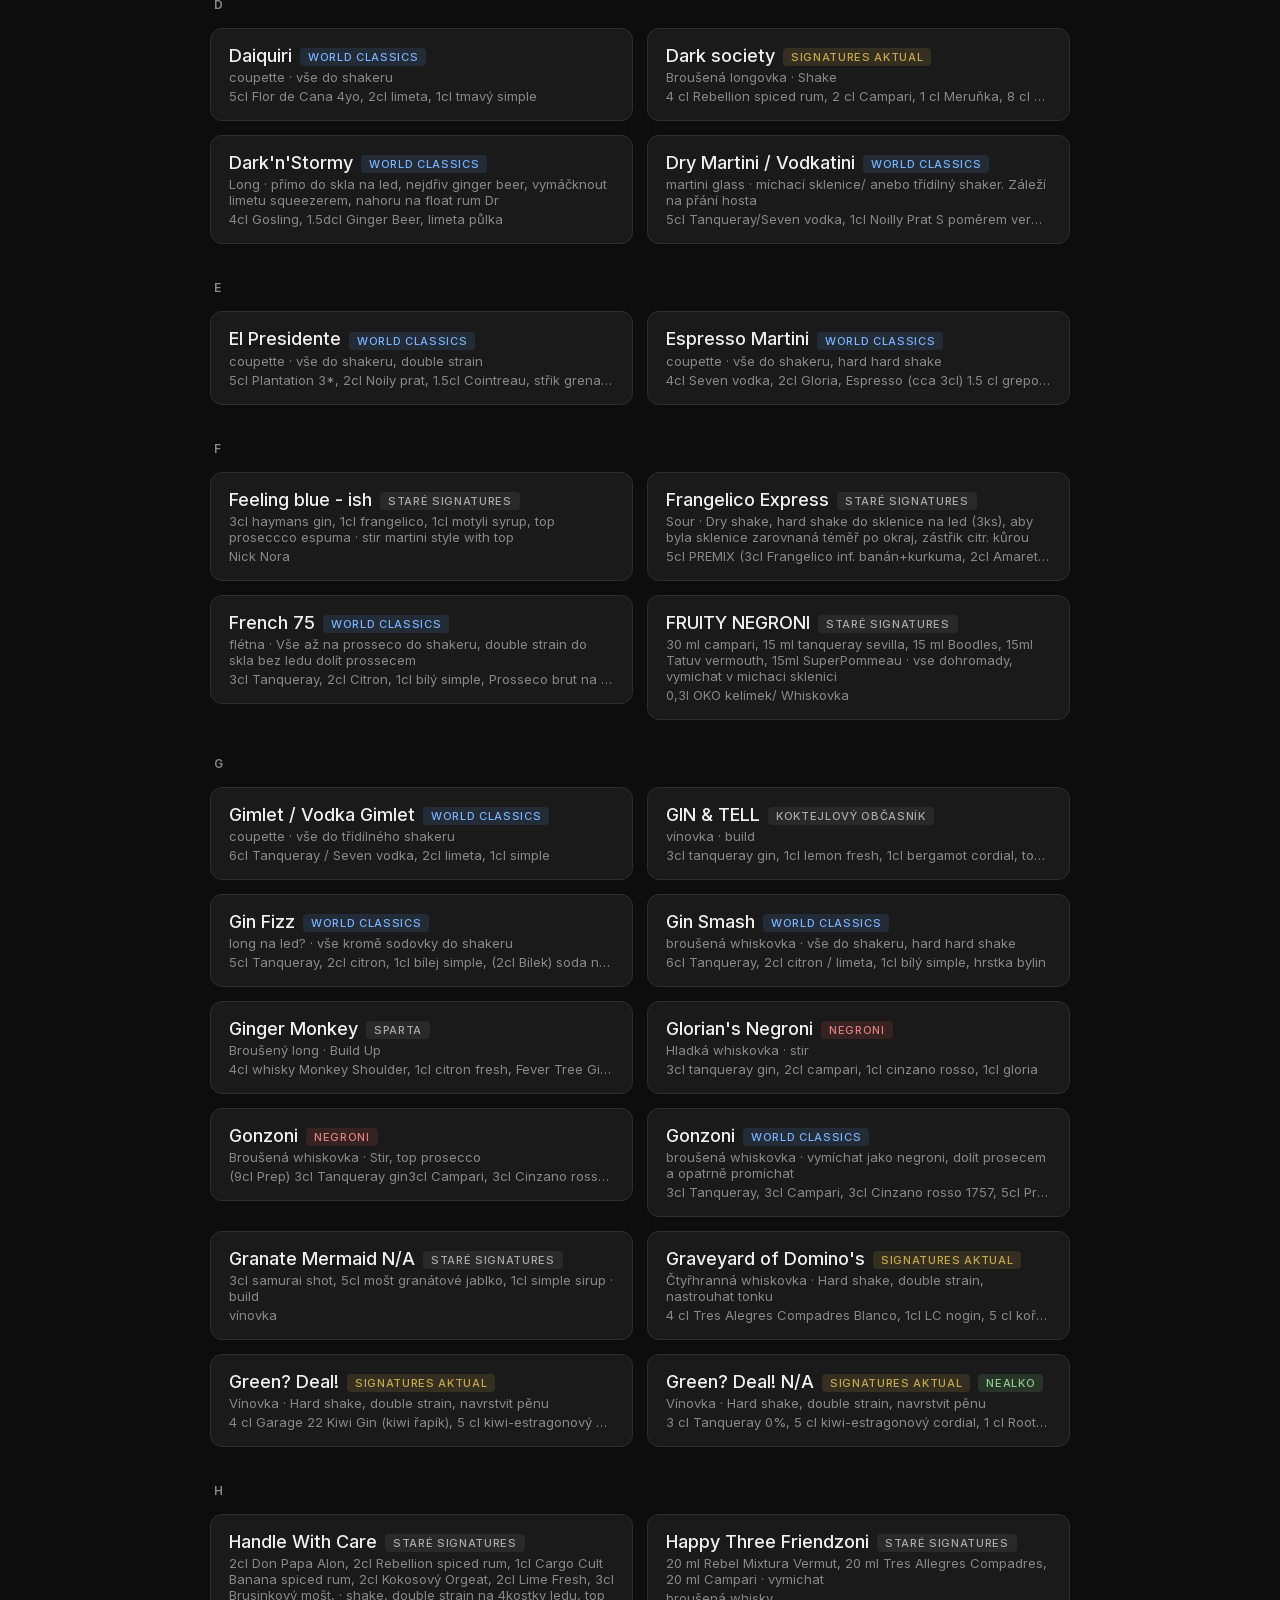
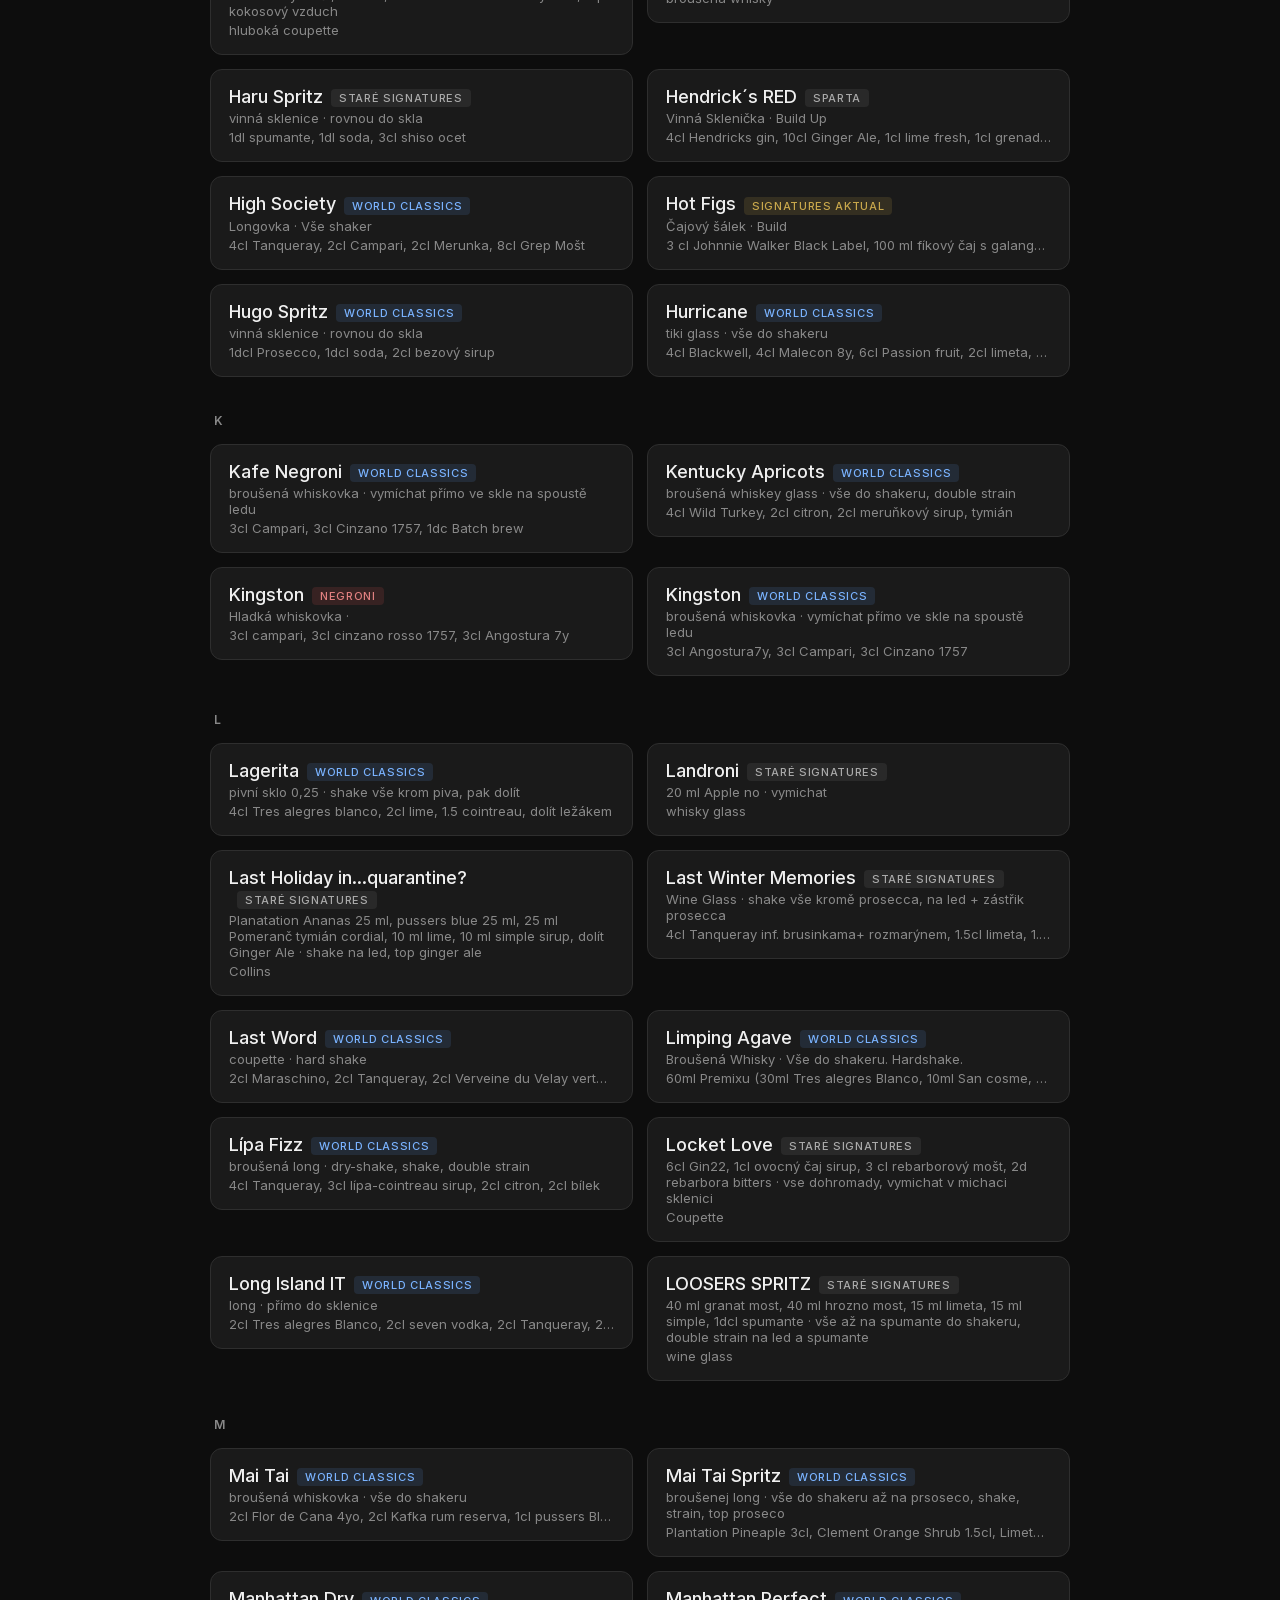
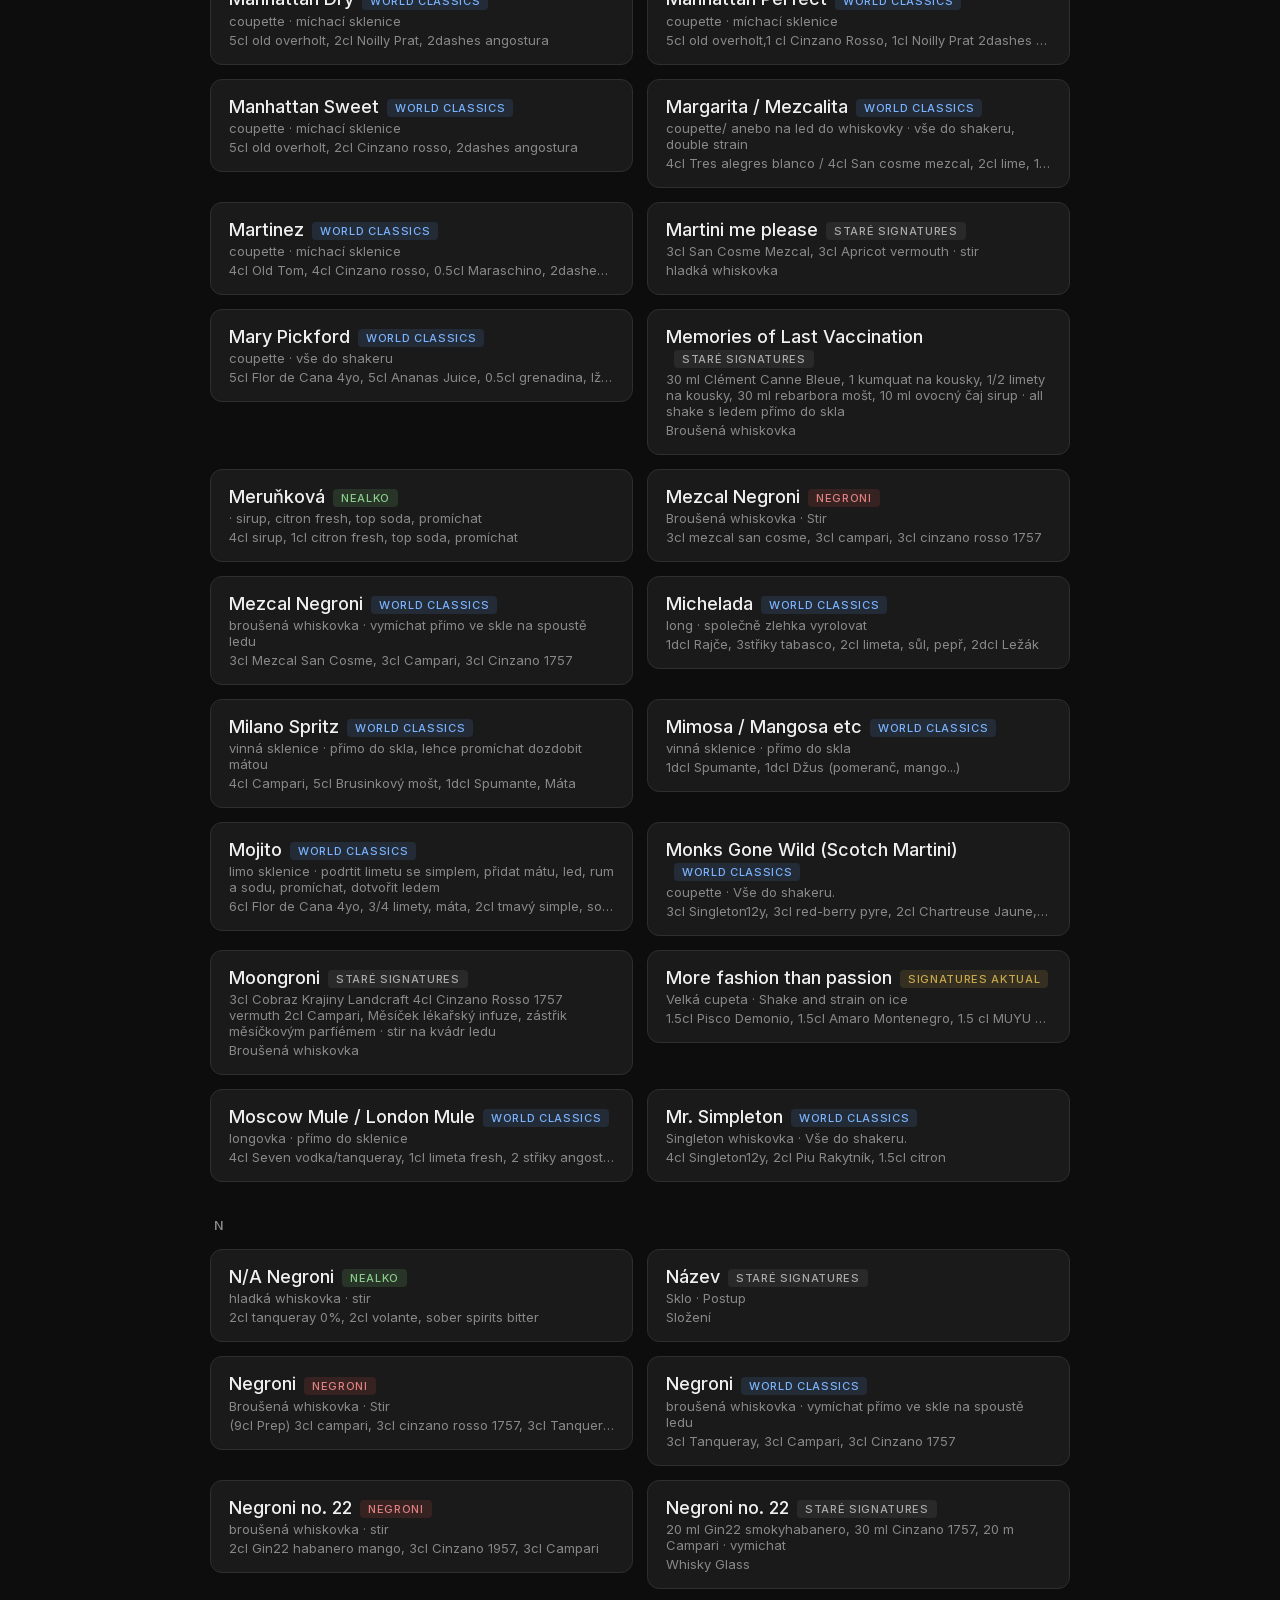
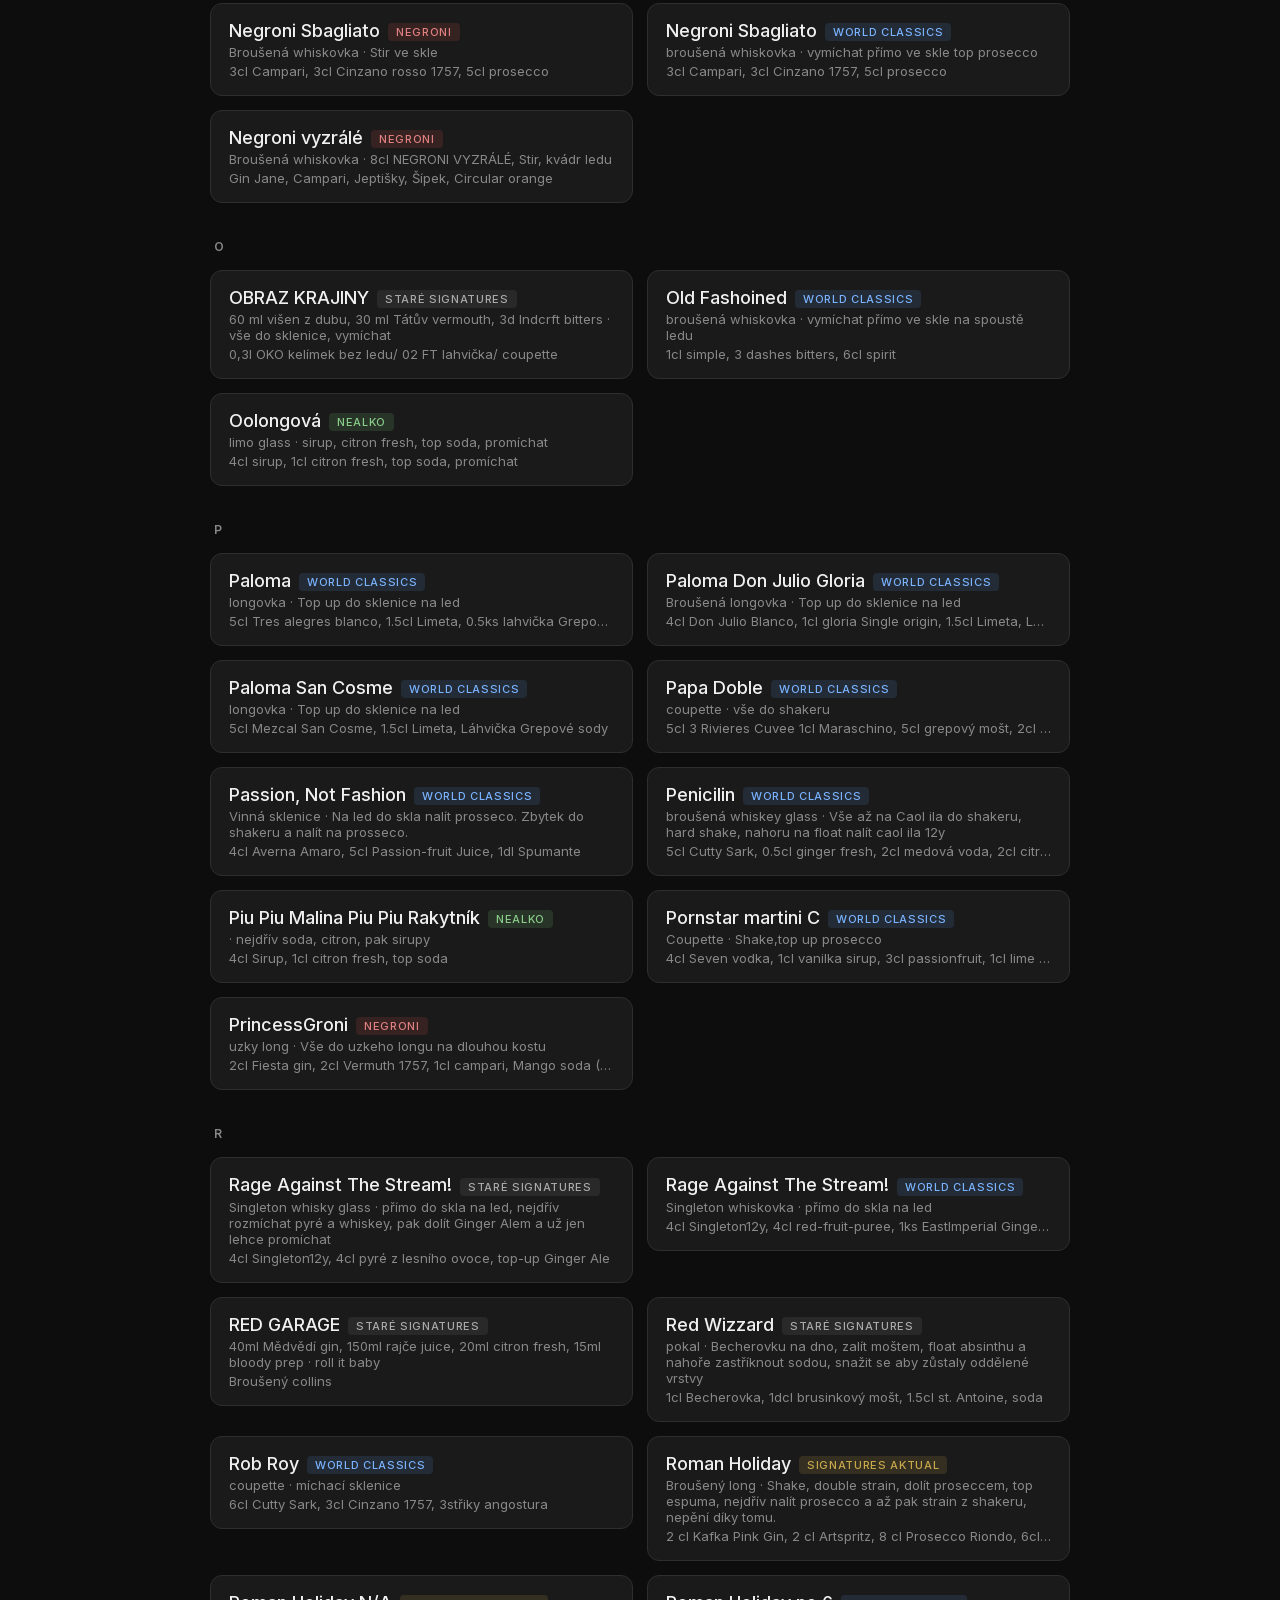
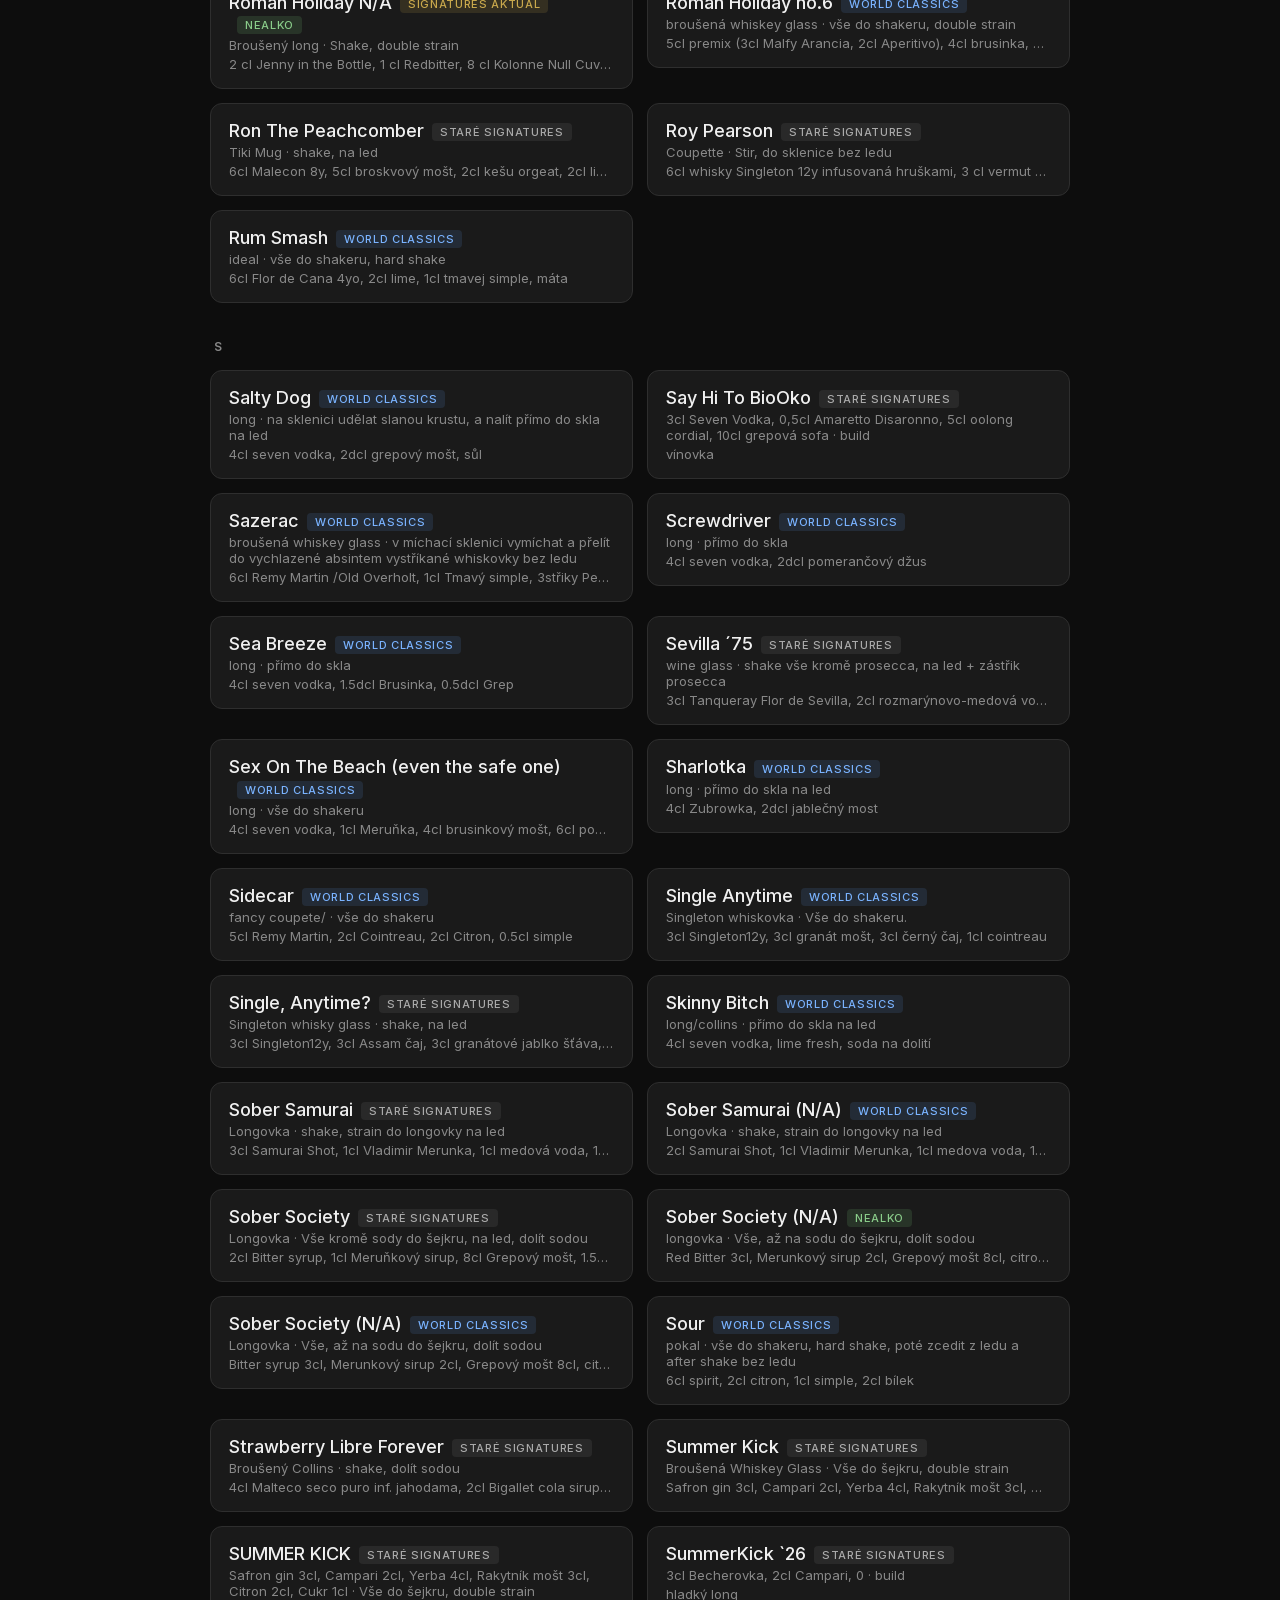
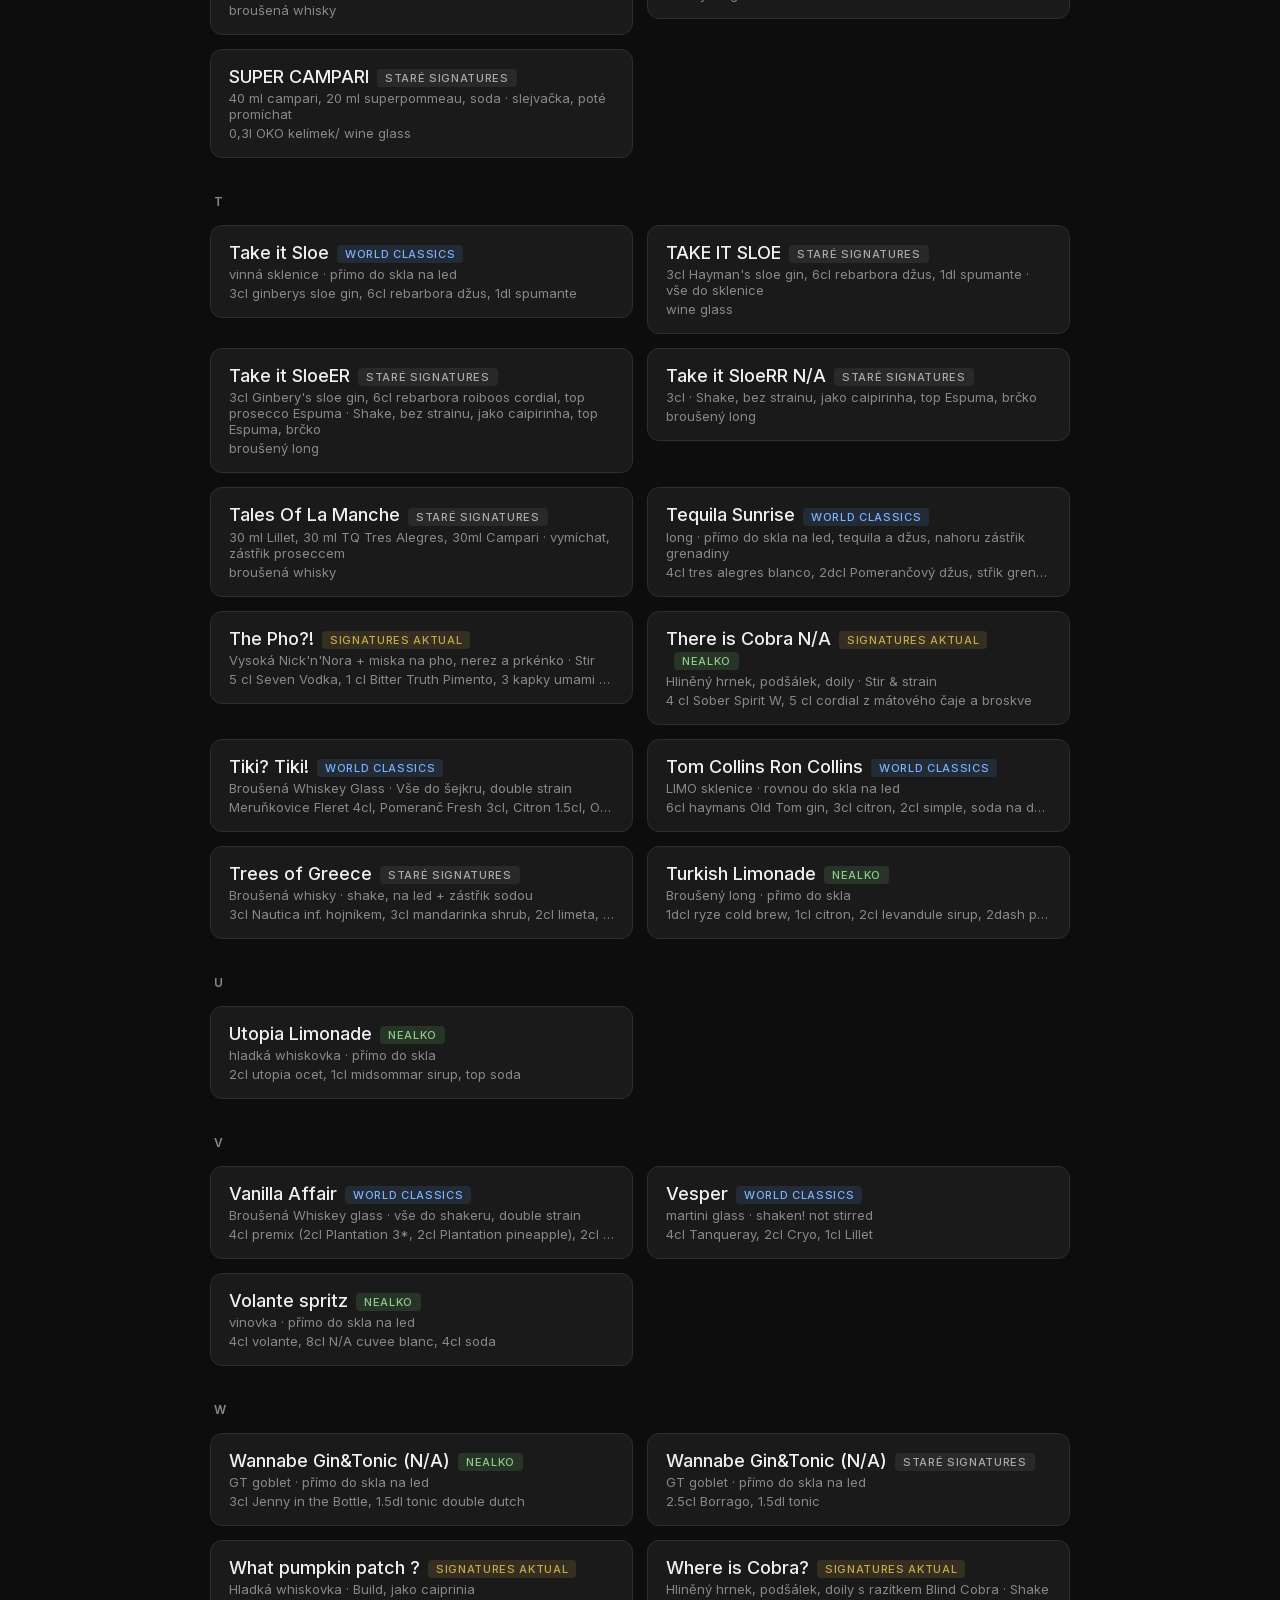
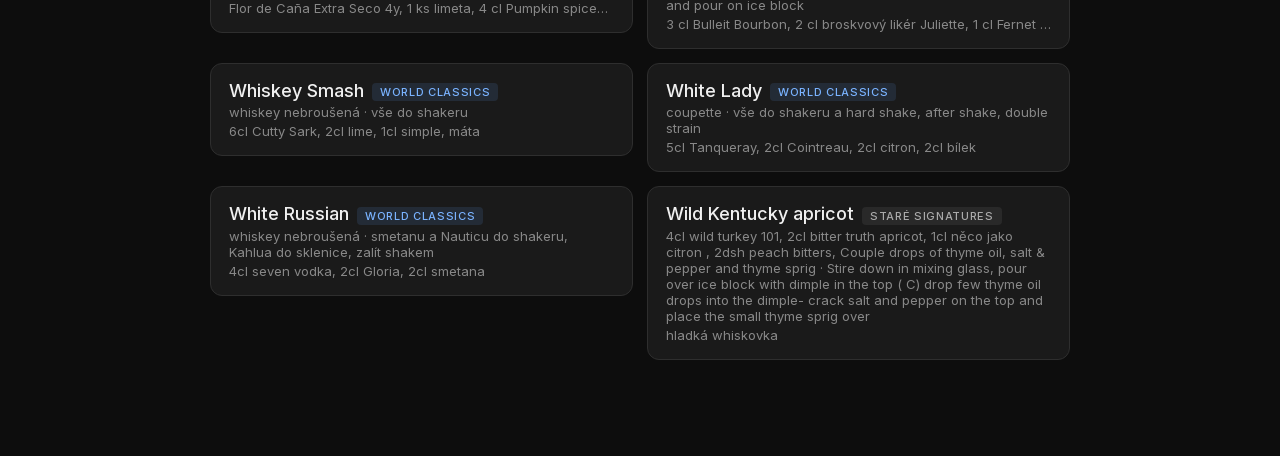
==== commit 941c3566: "Redesign recipe list as a tile grid, matching manual.html's pattern Replaces the vertical row list +" ====
--- a/index.html
+++ b/index.html
@@ -32,7 +32,6 @@
     <div id="bottles-view"></div>
     <div id="setup-view"></div>
     <div id="concepts-view"></div>
-    <div id="detail-view"></div>
   </main>
 
   <nav class="bottom-nav">
--- a/style.css
+++ b/style.css
@@ -145,38 +145,48 @@
   border-color: var(--accent);
 }
 
-/* ── LIST ── */
-#list-view { padding: 16px 20px; }
-
-.alpha-group { margin-bottom: 24px; }
+/* ── LIST (tile grid, same expand-in-place pattern as manual.html) ── */
+#list-view {
+  padding: 16px 20px;
+  display: grid;
+  grid-template-columns: repeat(auto-fill, minmax(280px, 1fr));
+  gap: 14px;
+  align-items: start;
+}
+
+/* display:contents keeps each letter's label + tiles in the SAME grid as
+   every other group, instead of each group boxing its own mini-grid. */
+.alpha-group { display: contents; }
 .alpha-label {
+  grid-column: 1 / -1;
   font-size: 12px;
   font-weight: 600;
   letter-spacing: .1em;
   text-transform: uppercase;
   color: var(--muted);
-  margin-bottom: 8px;
+  margin: 22px 0 2px;
   padding-left: 4px;
 }
-
-.recipe-card {
-  display: flex;
-  align-items: center;
-  justify-content: space-between;
+.alpha-group:first-child .alpha-label { margin-top: 0; }
+
+.recipe-tile {
   background: var(--surface);
   border: 1px solid var(--border);
   border-radius: var(--radius);
   padding: 16px 18px;
-  margin-bottom: 8px;
-  cursor: pointer;
   transition: border-color .15s, background .15s;
+}
+.recipe-tile:hover { border-color: var(--accent); }
+.recipe-tile[open] { grid-column: 1 / -1; background: var(--surface2); }
+.recipe-tile summary {
+  cursor: pointer;
+  list-style: none;
   -webkit-user-select: none;
 }
-.recipe-card:hover, .recipe-card:active { border-color: var(--accent); background: var(--surface2); }
-.recipe-card-body { min-width: 0; flex: 1; }
-.recipe-card-name { font-size: 18px; font-weight: 500; }
-.recipe-card-meta { font-size: 13px; color: var(--muted); margin-top: 3px; }
-.recipe-card-ingredients {
+.recipe-tile summary::-webkit-details-marker { display: none; }
+.tile-name { font-size: 18px; font-weight: 500; }
+.tile-meta { font-size: 13px; color: var(--muted); margin-top: 3px; }
+.tile-ingredients {
   font-size: 13px;
   color: var(--muted);
   margin-top: 3px;
@@ -184,7 +194,8 @@
   overflow: hidden;
   text-overflow: ellipsis;
 }
-.recipe-card-arrow { color: var(--muted); flex-shrink: 0; margin-left: 12px; }
+.recipe-tile[open] .tile-ingredients { display: none; }
+.tile-body { margin-top: 18px; }
 .cat-badge {
   display: inline-block;
   font-size: 11px;
@@ -203,9 +214,8 @@
 .cat-nealko         { background: rgba(120,200,120,.15); color: #8acd8a; }
 .cat-negroni        { background: rgba(220,80,80,.15);   color: #e08080; }
 
-/* ── DETAIL VIEW ── */
-#detail-view { display: none; padding: 20px; }
-
+/* ── RECIPE TILE BODY (expanded <details> content; also reused as-is by
+   the back-btn-driven Koncepty forms below) ── */
 .back-btn {
   display: inline-flex;
   align-items: center;
@@ -221,15 +231,6 @@
   margin-bottom: 24px;
 }
 
-.detail-name {
-  font-size: 32px;
-  font-weight: 600;
-  line-height: 1.1;
-  margin-bottom: 6px;
-}
-.detail-cat {
-  margin-bottom: 20px;
-}
 .detail-meta-row {
   display: flex;
   gap: 12px;
@@ -572,6 +573,10 @@
 .concept-deadline-count { font-weight: 700; font-size: 15px; color: var(--danger); text-transform: uppercase; letter-spacing: .03em; }
 .concept-deadline-name { font-size: 14px; color: var(--text); }
 .concept-deadline-banner.urgent { animation: concept-pulse 1.6s ease-in-out infinite; }
+.concept-deadline-banner.overdue {
+  background: var(--surface); border-color: var(--border);
+}
+.concept-deadline-banner.overdue .concept-deadline-count { color: var(--muted); }
 @keyframes concept-pulse {
   0%, 100% { box-shadow: 0 0 0 rgba(224,82,82,.5); }
   50% { box-shadow: 0 0 20px rgba(224,82,82,.75); }
